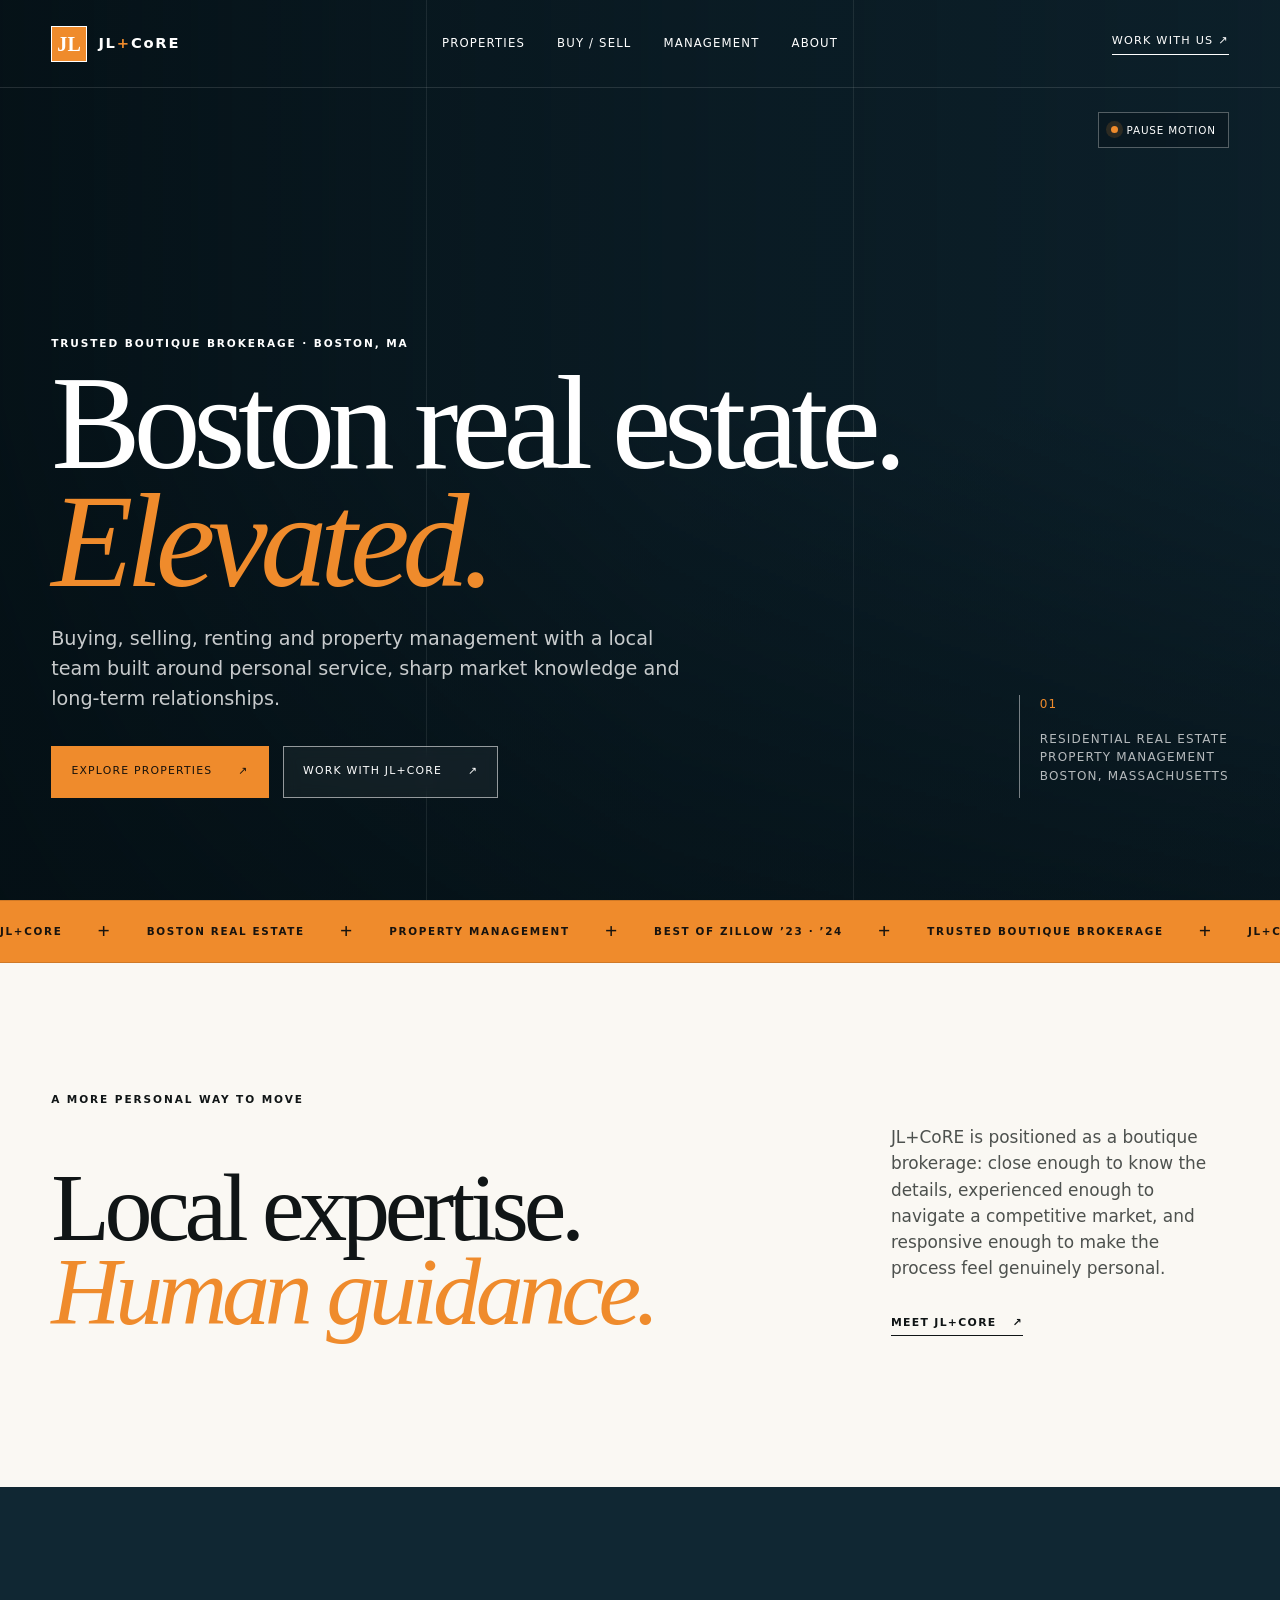
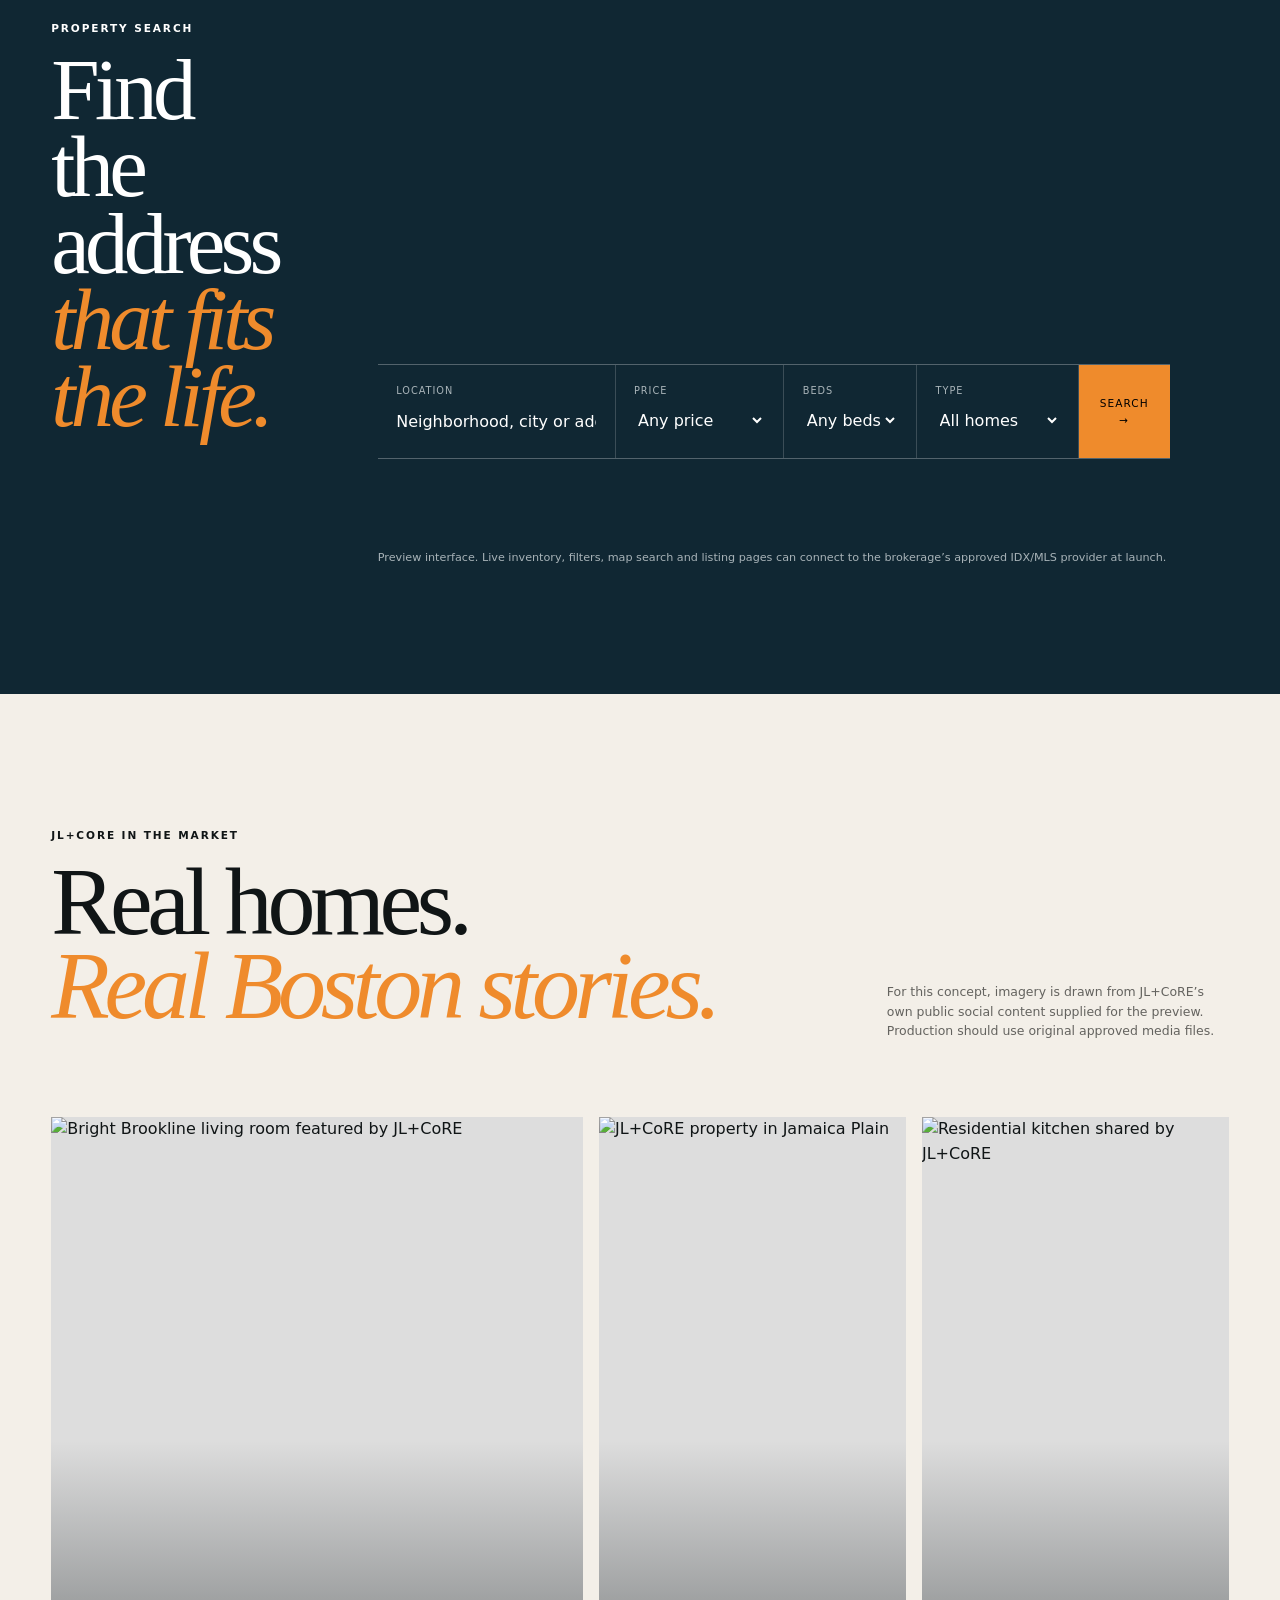
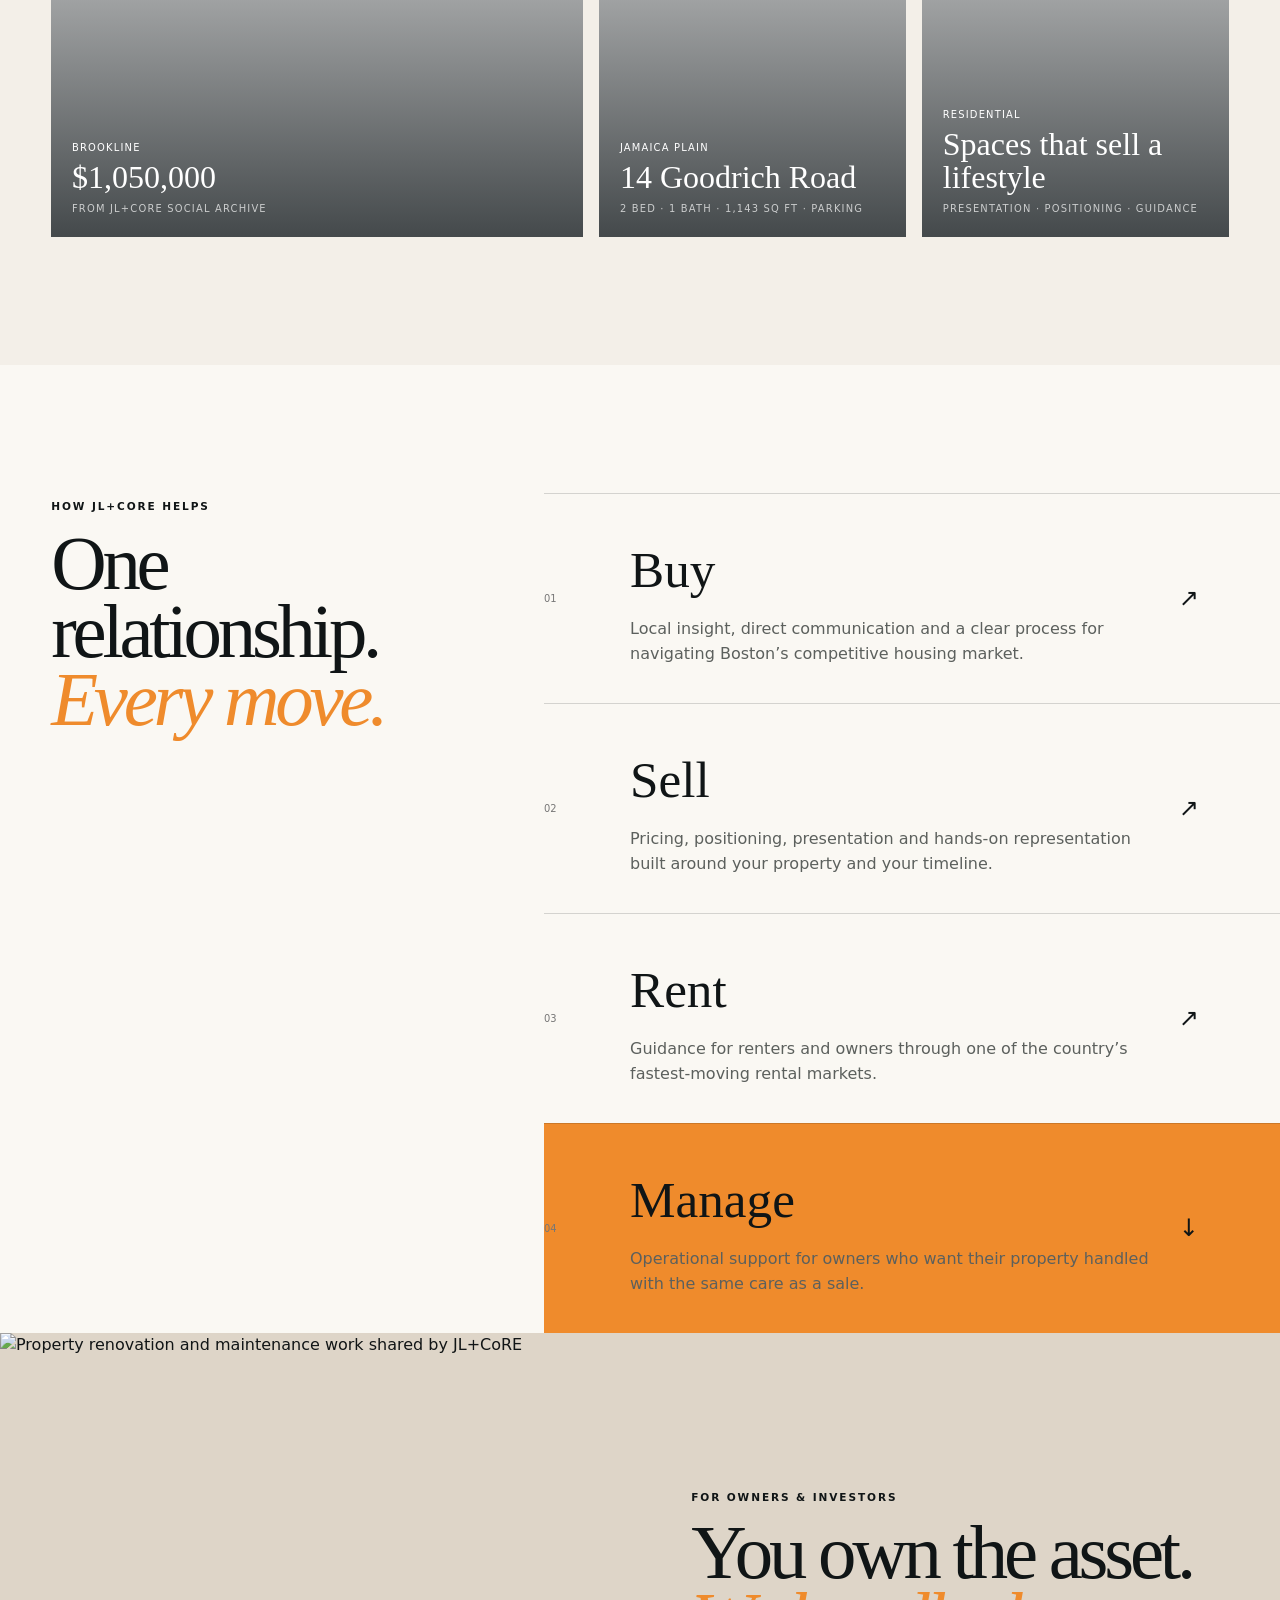
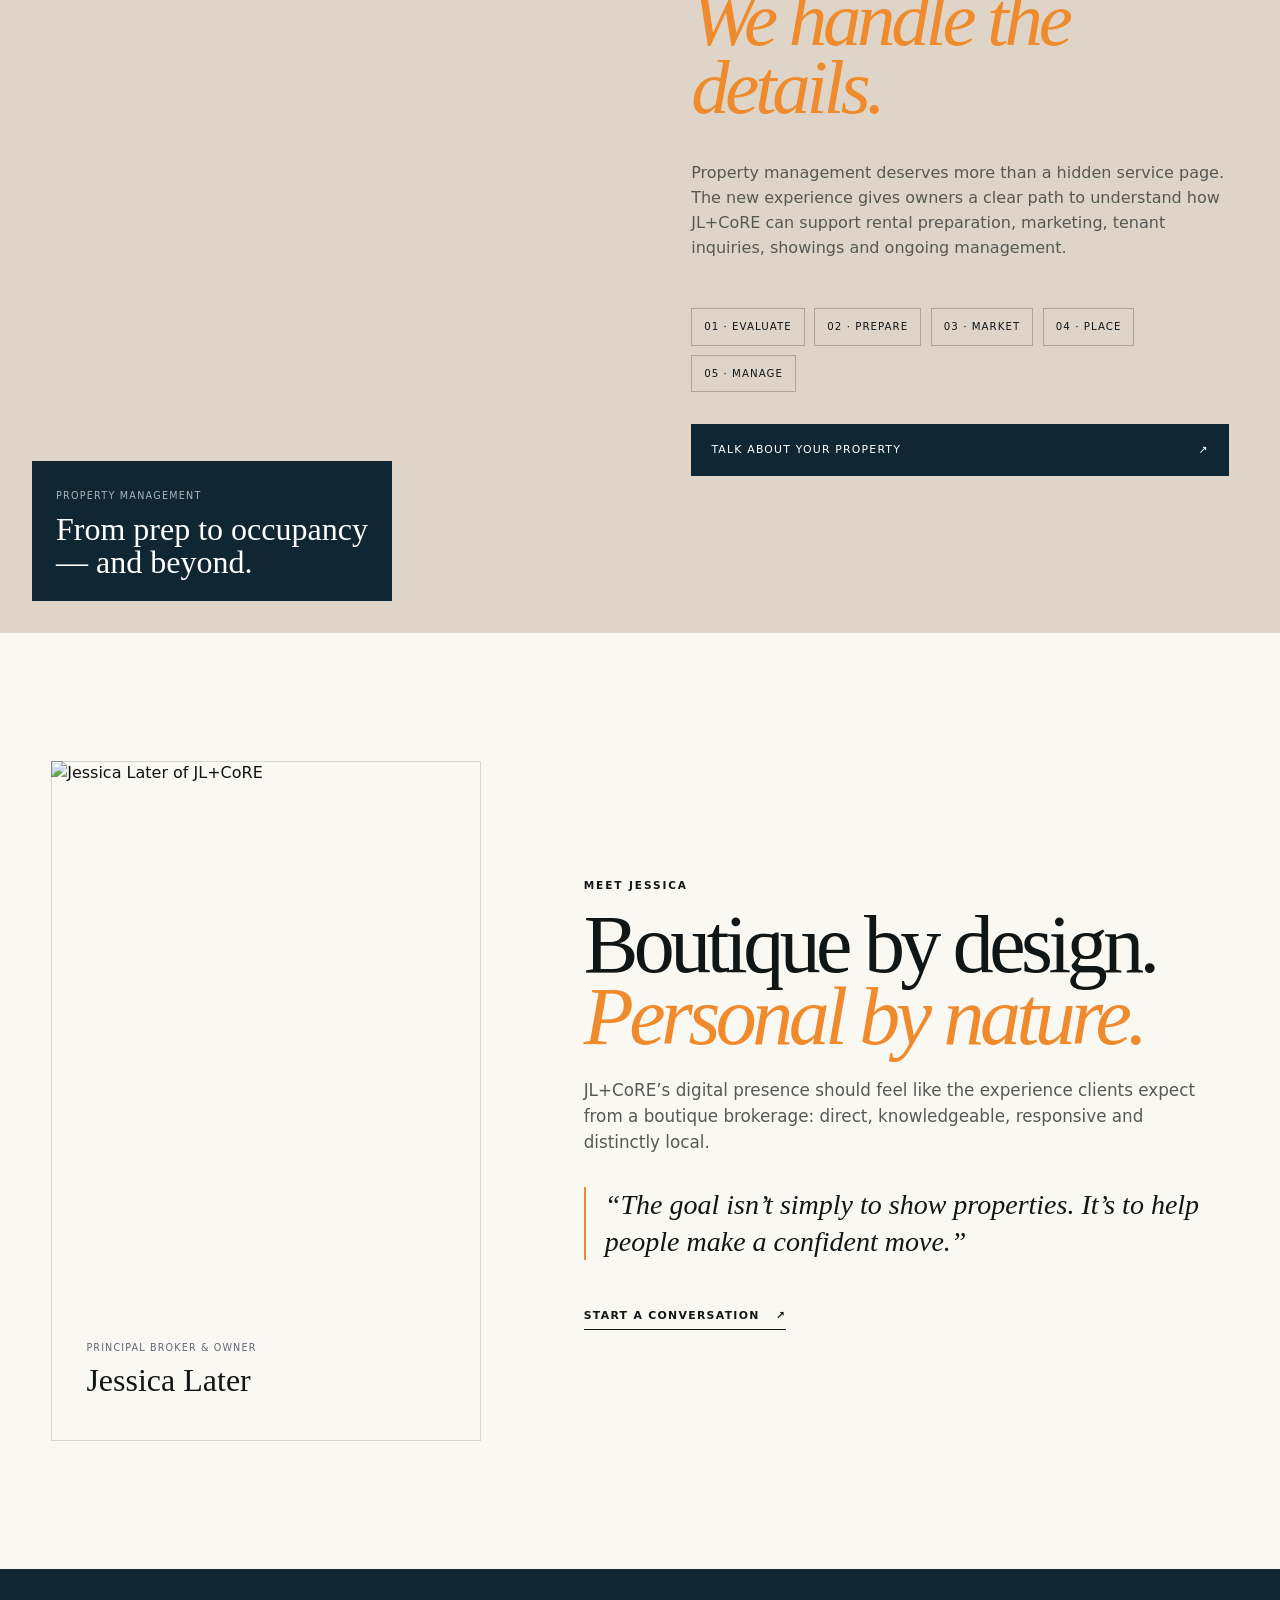
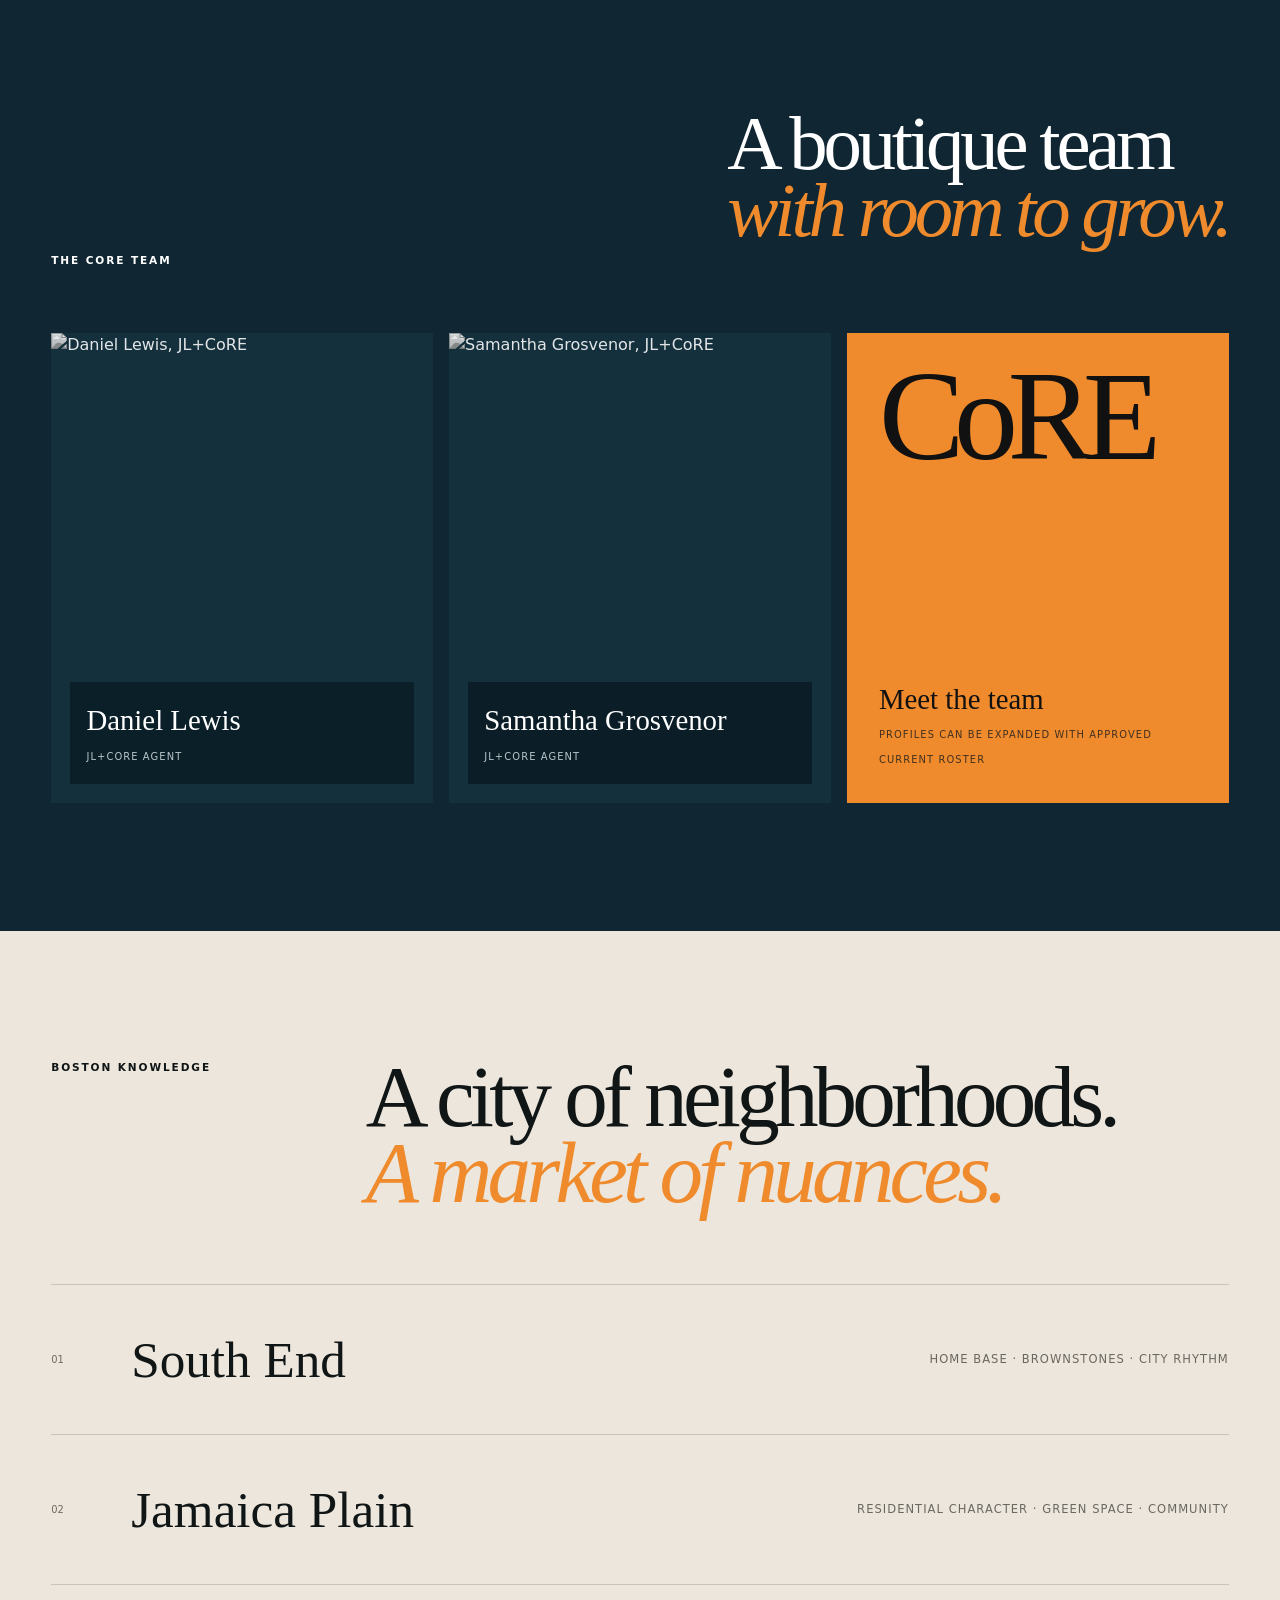
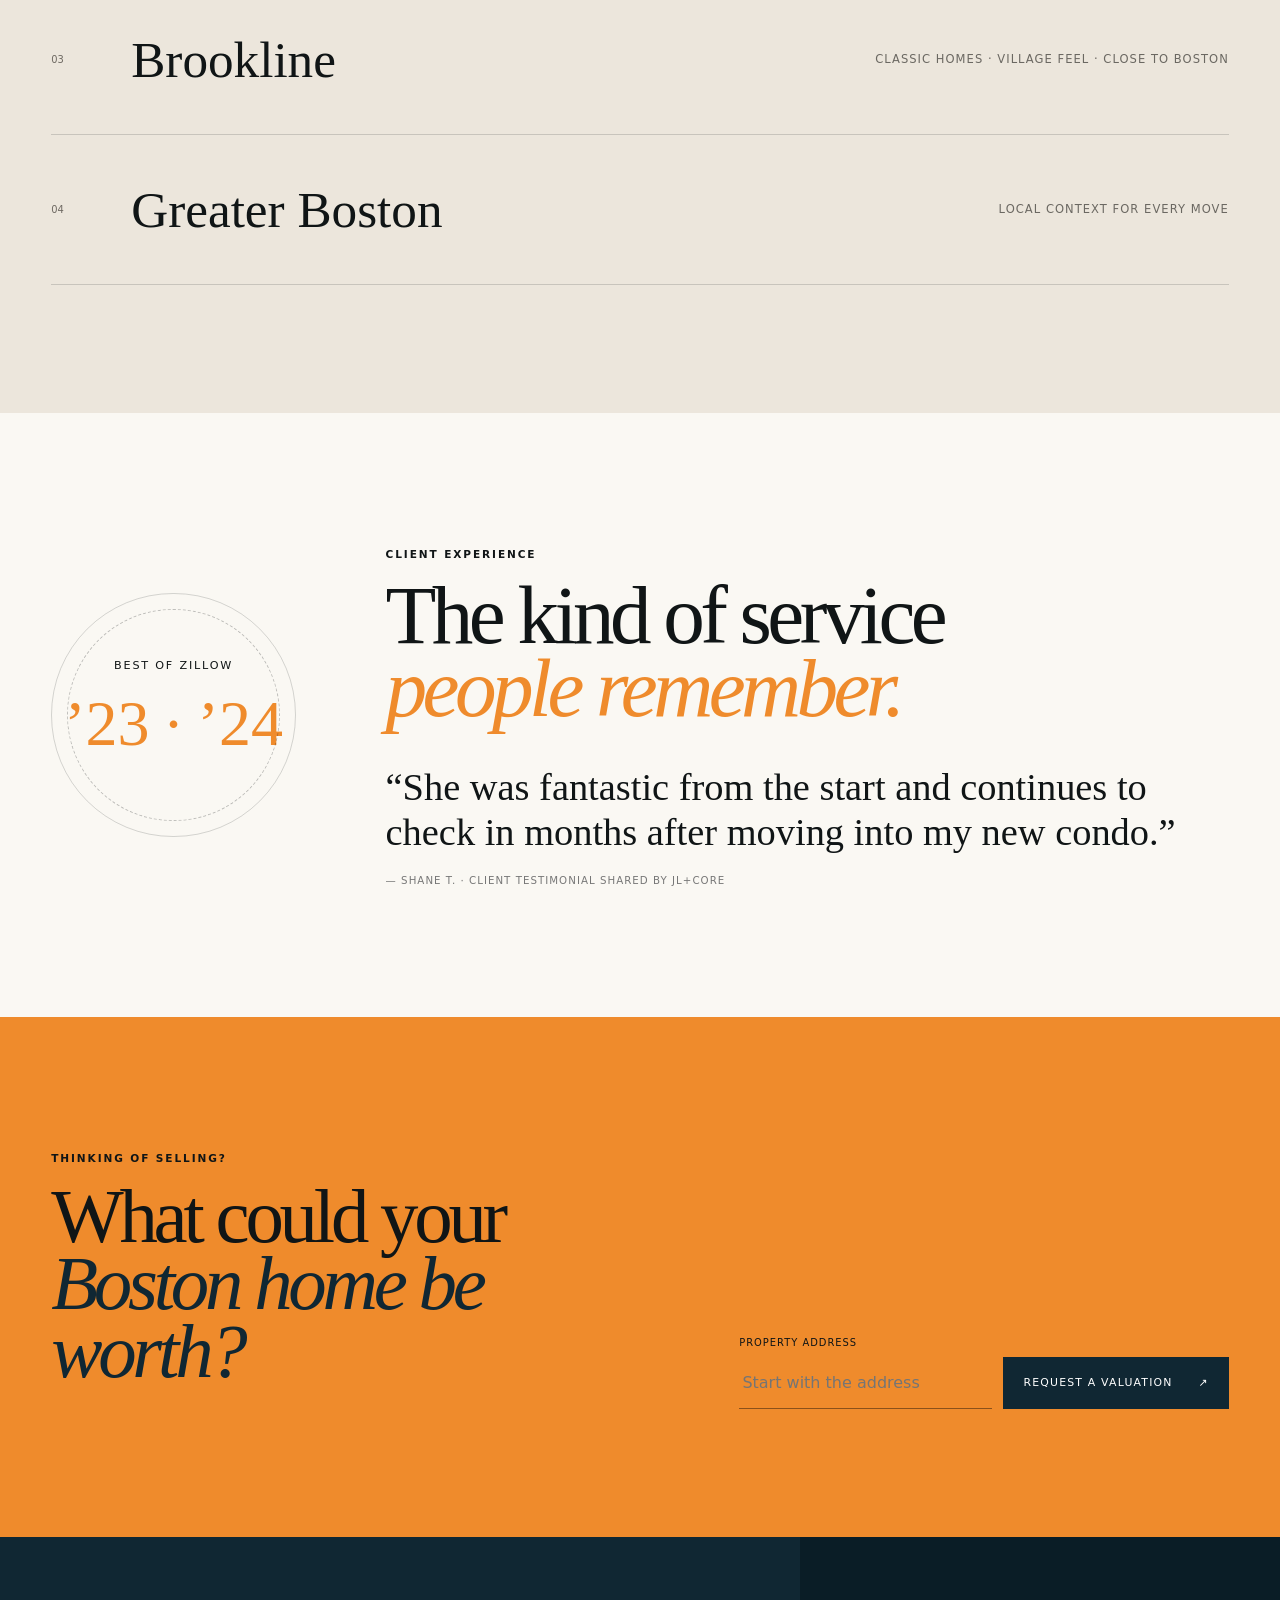
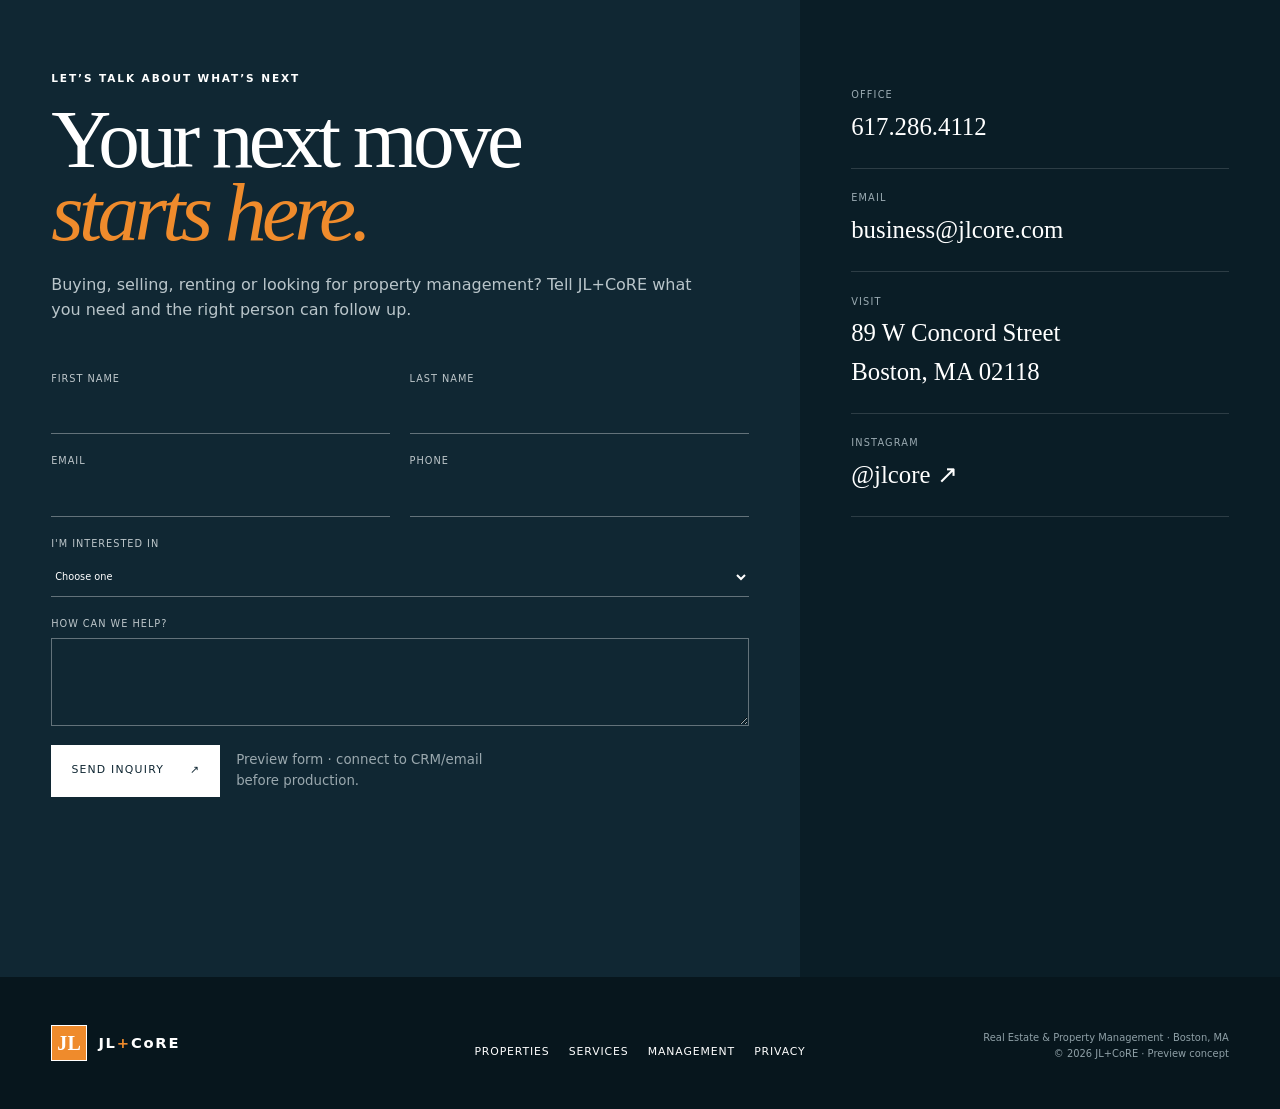
==== index.html @ 7c147e50 "Add files via upload" ====
<!doctype html>
<html lang="en">
<head>
  <meta charset="utf-8" />
  <meta name="viewport" content="width=device-width, initial-scale=1" />
  <title>JL+CoRE | Boston Real Estate & Property Management</title>
  <meta name="description" content="A boutique Boston real estate brokerage for buying, selling, renting and property management." />
  <meta name="theme-color" content="#102733" />
  <meta name="robots" content="noindex,nofollow" />
  <link rel="canonical" href="https://www.jlcore.com/" />
  <link rel="icon" href="assets/favicon.svg" type="image/svg+xml" />
  <link rel="manifest" href="site.webmanifest" />
  <meta property="og:type" content="website" />
  <meta property="og:title" content="JL+CoRE | Boston Real Estate. Elevated." />
  <meta property="og:description" content="Boutique real estate and property management in Boston, Massachusetts." />
  <meta property="og:image" content="assets/og-image.svg" />
  <meta property="og:url" content="https://www.jlcore.com/" />
  <meta name="twitter:card" content="summary_large_image" />
  <link rel="preconnect" href="https://videos.pexels.com" />
  <link rel="preconnect" href="https://images.unsplash.com" />
  <link rel="stylesheet" href="styles.css" />
  <script type="application/ld+json">
  {
    "@context": "https://schema.org",
    "@type": "RealEstateAgent",
    "name": "Jessica Later & JL+CoRE",
    "url": "https://www.jlcore.com/",
    "telephone": "+1-617-286-4112",
    "email": "business@jlcore.com",
    "address": {
      "@type": "PostalAddress",
      "streetAddress": "89 W Concord Street",
      "addressLocality": "Boston",
      "addressRegion": "MA",
      "postalCode": "02118",
      "addressCountry": "US"
    }
  }
  </script>
</head>
<body>
  <a class="skip-link" href="#main">Skip to content</a>
  <div class="progress" aria-hidden="true"><span></span></div>

  <header class="header" id="top">
    <a class="brand" href="#top" aria-label="JL+CoRE home">
      <span class="brand-mark" aria-hidden="true">JL</span>
      <span class="brand-word">JL<span>+</span>CoRE</span>
    </a>
    <nav class="nav" aria-label="Primary navigation">
      <a href="#properties">Properties</a>
      <a href="#services">Buy / Sell</a>
      <a href="#management">Management</a>
      <a href="#about">About</a>
    </nav>
    <a class="header-cta" href="#contact">Work with us <span>↗</span></a>
    <button class="menu-toggle" aria-label="Open navigation" aria-expanded="false" aria-controls="mobile-nav"><span></span><span></span></button>
  </header>

  <nav class="mobile-nav" id="mobile-nav" hidden aria-label="Mobile navigation">
    <a href="#properties">Properties</a><a href="#services">Buy / Sell</a><a href="#management">Management</a><a href="#about">About</a><a href="#contact">Contact</a>
  </nav>

  <main id="main">
    <section class="hero" aria-labelledby="hero-title">
      <video class="hero-video motion-media" autoplay muted loop playsinline preload="metadata" poster="assets/images/brookline-instagram.jpg" aria-hidden="true">
        <source src="https://videos.pexels.com/video-files/12595925/12595925-hd_1920_1080_30fps.mp4" type="video/mp4" />
      </video>
      <div class="hero-poster" aria-hidden="true"></div>
      <div class="hero-overlay" aria-hidden="true"></div>
      <div class="hero-lines" aria-hidden="true"></div>
      <div class="hero-copy">
        <div class="hero-kicker reveal">Trusted boutique brokerage · Boston, MA</div>
        <h1 class="reveal" id="hero-title">Boston real estate.<br><em>Elevated.</em></h1>
        <p class="reveal">Buying, selling, renting and property management with a local team built around personal service, sharp market knowledge and long-term relationships.</p>
        <div class="hero-actions reveal">
          <a class="button button-orange" href="#properties">Explore properties <span>↗</span></a>
          <a class="button button-glass" href="#contact">Work with JL+CoRE <span>↗</span></a>
        </div>
      </div>
      <div class="hero-side reveal" aria-label="JL+CoRE business highlights">
        <span class="hero-side-index">01</span>
        <p>Residential real estate<br>Property management<br>Boston, Massachusetts</p>
      </div>
      <button class="motion-toggle" type="button" aria-pressed="false"><span class="motion-dot"></span><span class="motion-label">Pause motion</span></button>
    </section>

    <div class="credential-marquee" aria-label="JL+CoRE highlights">
      <div class="marquee-track">
        <span>JL+CoRE</span><i>+</i><span>Boston Real Estate</span><i>+</i><span>Property Management</span><i>+</i><span>Best of Zillow ’23 · ’24</span><i>+</i><span>Trusted Boutique Brokerage</span><i>+</i>
        <span aria-hidden="true">JL+CoRE</span><i aria-hidden="true">+</i><span aria-hidden="true">Boston Real Estate</span><i aria-hidden="true">+</i><span aria-hidden="true">Property Management</span><i aria-hidden="true">+</i><span aria-hidden="true">Best of Zillow ’23 · ’24</span><i aria-hidden="true">+</i><span aria-hidden="true">Trusted Boutique Brokerage</span><i aria-hidden="true">+</i>
      </div>
    </div>

    <section class="intro section" id="intro">
      <div class="eyebrow reveal">A more personal way to move</div>
      <div class="intro-grid">
        <h2 class="display reveal">Local expertise.<br><em>Human guidance.</em></h2>
        <div class="intro-copy reveal">
          <p>JL+CoRE is positioned as a boutique brokerage: close enough to know the details, experienced enough to navigate a competitive market, and responsive enough to make the process feel genuinely personal.</p>
          <a class="text-link" href="#about">Meet JL+CoRE <span>↗</span></a>
        </div>
      </div>
    </section>

    <section class="search-section section" id="properties" aria-labelledby="property-search-title">
      <div class="search-heading reveal">
        <span class="eyebrow">Property search</span>
        <h2 class="display" id="property-search-title">Find the address<br><em>that fits the life.</em></h2>
      </div>
      <form class="property-search reveal" action="#contact" aria-label="Property search preview">
        <label><span>Location</span><input type="text" placeholder="Neighborhood, city or address" /></label>
        <label><span>Price</span><select><option>Any price</option><option>$500K–$750K</option><option>$750K–$1M</option><option>$1M+</option></select></label>
        <label><span>Beds</span><select><option>Any beds</option><option>1+</option><option>2+</option><option>3+</option></select></label>
        <label><span>Type</span><select><option>All homes</option><option>Condo</option><option>Single family</option><option>Multi-family</option></select></label>
        <button class="search-submit" type="submit">Search <span>→</span></button>
      </form>
      <p class="technical-note reveal">Preview interface. Live inventory, filters, map search and listing pages can connect to the brokerage’s approved IDX/MLS provider at launch.</p>
    </section>

    <section class="portfolio section" aria-labelledby="portfolio-title">
      <div class="portfolio-head">
        <div>
          <span class="eyebrow reveal">JL+CoRE in the market</span>
          <h2 class="display reveal" id="portfolio-title">Real homes.<br><em>Real Boston stories.</em></h2>
        </div>
        <p class="reveal">For this concept, imagery is drawn from JL+CoRE’s own public social content supplied for the preview. Production should use original approved media files.</p>
      </div>
      <div class="portfolio-grid">
        <article class="property-feature property-feature-large reveal">
          <img src="assets/images/brookline-instagram.jpg" alt="Bright Brookline living room featured by JL+CoRE" loading="lazy" />
          <div class="property-caption"><span>Brookline</span><strong>$1,050,000</strong><small>From JL+CoRE social archive</small></div>
        </article>
        <article class="property-feature reveal">
          <img src="assets/images/jamaica-plain-instagram.jpg" alt="JL+CoRE property in Jamaica Plain" loading="lazy" />
          <div class="property-caption"><span>Jamaica Plain</span><strong>14 Goodrich Road</strong><small>2 bed · 1 bath · 1,143 sq ft · parking</small></div>
        </article>
        <article class="property-feature reveal">
          <img src="assets/images/kitchen-instagram.jpg" alt="Residential kitchen shared by JL+CoRE" loading="lazy" />
          <div class="property-caption"><span>Residential</span><strong>Spaces that sell a lifestyle</strong><small>Presentation · positioning · guidance</small></div>
        </article>
      </div>
    </section>

    <section class="services" id="services" aria-labelledby="services-title">
      <div class="services-sticky section">
        <span class="eyebrow reveal">How JL+CoRE helps</span>
        <h2 class="display reveal" id="services-title">One relationship.<br><em>Every move.</em></h2>
      </div>
      <div class="service-list">
        <article class="service-row reveal"><span class="service-number">01</span><div><h3>Buy</h3><p>Local insight, direct communication and a clear process for navigating Boston’s competitive housing market.</p></div><a href="#contact" aria-label="Talk about buying">↗</a></article>
        <article class="service-row reveal"><span class="service-number">02</span><div><h3>Sell</h3><p>Pricing, positioning, presentation and hands-on representation built around your property and your timeline.</p></div><a href="#valuation" aria-label="Request a home valuation">↗</a></article>
        <article class="service-row reveal"><span class="service-number">03</span><div><h3>Rent</h3><p>Guidance for renters and owners through one of the country’s fastest-moving rental markets.</p></div><a href="#contact" aria-label="Talk about renting">↗</a></article>
        <article class="service-row service-row-accent reveal"><span class="service-number">04</span><div><h3>Manage</h3><p>Operational support for owners who want their property handled with the same care as a sale.</p></div><a href="#management" aria-label="See property management">↓</a></article>
      </div>
    </section>

    <section class="management" id="management" aria-labelledby="management-title">
      <div class="management-media">
        <img src="assets/images/renovation-instagram.jpg" alt="Property renovation and maintenance work shared by JL+CoRE" loading="lazy" />
        <div class="management-card reveal">
          <span>Property management</span>
          <strong>From prep to occupancy — and beyond.</strong>
        </div>
      </div>
      <div class="management-copy section">
        <span class="eyebrow reveal">For owners & investors</span>
        <h2 class="display reveal" id="management-title">You own the asset.<br><em>We handle the details.</em></h2>
        <p class="reveal">Property management deserves more than a hidden service page. The new experience gives owners a clear path to understand how JL+CoRE can support rental preparation, marketing, tenant inquiries, showings and ongoing management.</p>
        <div class="management-steps reveal">
          <span>01 · Evaluate</span><span>02 · Prepare</span><span>03 · Market</span><span>04 · Place</span><span>05 · Manage</span>
        </div>
        <a class="button button-dark reveal" href="#contact">Talk about your property <span>↗</span></a>
      </div>
    </section>

    <section class="about section" id="about" aria-labelledby="about-title">
      <div class="about-image reveal">
        <img src="assets/images/jessica-instagram.jpg" alt="Jessica Later of JL+CoRE" loading="lazy" />
        <div class="about-image-tag"><span>Principal Broker & Owner</span><strong>Jessica Later</strong></div>
      </div>
      <div class="about-copy">
        <span class="eyebrow reveal">Meet Jessica</span>
        <h2 class="display reveal" id="about-title">Boutique by design.<br><em>Personal by nature.</em></h2>
        <p class="reveal">JL+CoRE’s digital presence should feel like the experience clients expect from a boutique brokerage: direct, knowledgeable, responsive and distinctly local.</p>
        <blockquote class="quote reveal">“The goal isn’t simply to show properties. It’s to help people make a confident move.”</blockquote>
        <a class="text-link reveal" href="#contact">Start a conversation <span>↗</span></a>
      </div>
    </section>

    <section class="team-section section" aria-labelledby="team-title">
      <div class="team-head reveal">
        <span class="eyebrow">The CoRE team</span>
        <h2 class="display" id="team-title">A boutique team<br><em>with room to grow.</em></h2>
      </div>
      <div class="team-grid">
        <article class="team-card reveal"><img src="assets/images/daniel-lewis-instagram.jpg" alt="Daniel Lewis, JL+CoRE" loading="lazy"><div><strong>Daniel Lewis</strong><span>JL+CoRE agent</span></div></article>
        <article class="team-card reveal"><img src="assets/images/samantha-grosvenor-instagram.jpg" alt="Samantha Grosvenor, JL+CoRE" loading="lazy"><div><strong>Samantha Grosvenor</strong><span>JL+CoRE agent</span></div></article>
        <article class="team-card team-card-type reveal"><div class="team-type">CoRE</div><div><strong>Meet the team</strong><span>Profiles can be expanded with approved current roster</span></div></article>
      </div>
    </section>

    <section class="neighborhoods section" aria-labelledby="neighborhood-title">
      <div class="neighborhood-head">
        <span class="eyebrow reveal">Boston knowledge</span>
        <h2 class="display reveal" id="neighborhood-title">A city of neighborhoods.<br><em>A market of nuances.</em></h2>
      </div>
      <div class="neighborhood-list">
        <article class="neighborhood-item reveal"><span>01</span><h3>South End</h3><p>Home base · brownstones · city rhythm</p></article>
        <article class="neighborhood-item reveal"><span>02</span><h3>Jamaica Plain</h3><p>Residential character · green space · community</p></article>
        <article class="neighborhood-item reveal"><span>03</span><h3>Brookline</h3><p>Classic homes · village feel · close to Boston</p></article>
        <article class="neighborhood-item reveal"><span>04</span><h3>Greater Boston</h3><p>Local context for every move</p></article>
      </div>
    </section>

    <section class="social-proof section" aria-labelledby="proof-title">
      <div class="proof-badge reveal"><span>Best of Zillow</span><strong>’23 · ’24</strong></div>
      <div class="proof-copy">
        <span class="eyebrow reveal">Client experience</span>
        <h2 class="display reveal" id="proof-title">The kind of service<br><em>people remember.</em></h2>
        <blockquote class="review reveal">
          <p>“She was fantastic from the start and continues to check in months after moving into my new condo.”</p>
          <footer>— Shane T. · client testimonial shared by JL+CoRE</footer>
        </blockquote>
      </div>
    </section>

    <section class="valuation section" id="valuation" aria-labelledby="valuation-title">
      <div>
        <span class="eyebrow reveal">Thinking of selling?</span>
        <h2 class="display reveal" id="valuation-title">What could your<br><em>Boston home be worth?</em></h2>
      </div>
      <form class="valuation-form reveal" action="#contact">
        <label><span>Property address</span><input type="text" placeholder="Start with the address" required></label>
        <button class="button button-orange" type="submit">Request a valuation <span>↗</span></button>
      </form>
    </section>

    <section class="contact" id="contact" aria-labelledby="contact-title">
      <div class="contact-copy section">
        <span class="eyebrow light reveal">Let’s talk about what’s next</span>
        <h2 class="display reveal" id="contact-title">Your next move<br><em>starts here.</em></h2>
        <p class="reveal">Buying, selling, renting or looking for property management? Tell JL+CoRE what you need and the right person can follow up.</p>
        <form class="contact-form reveal" action="thank-you.html" method="get" novalidate>
          <div class="field-grid">
            <label>First name<input name="first-name" autocomplete="given-name" required></label>
            <label>Last name<input name="last-name" autocomplete="family-name" required></label>
            <label>Email<input type="email" name="email" autocomplete="email" required></label>
            <label>Phone<input type="tel" name="phone" autocomplete="tel"></label>
          </div>
          <label>I'm interested in<select name="interest" required><option value="">Choose one</option><option>Buying</option><option>Selling</option><option>Renting</option><option>Property Management</option><option>Home Valuation</option><option>Other</option></select></label>
          <label>How can we help?<textarea name="message" rows="4" required></textarea></label>
          <div class="form-bottom"><button class="button button-light" type="submit">Send inquiry <span>↗</span></button><small>Preview form · connect to CRM/email before production.</small></div>
          <div class="form-status" aria-live="polite"></div>
        </form>
      </div>
      <aside class="contact-aside">
        <div class="contact-card reveal"><span>Office</span><a href="tel:+16172864112">617.286.4112</a></div>
        <div class="contact-card reveal"><span>Email</span><a href="mailto:business@jlcore.com">business@jlcore.com</a></div>
        <div class="contact-card reveal"><span>Visit</span><address>89 W Concord Street<br>Boston, MA 02118</address></div>
        <div class="contact-card reveal"><span>Instagram</span><a href="https://www.instagram.com/jlcore" target="_blank" rel="noopener">@jlcore ↗</a></div>
        <div class="map-wrap reveal"><iframe title="JL+CoRE office location" loading="lazy" referrerpolicy="no-referrer-when-downgrade" src="https://www.google.com/maps?q=89+W+Concord+Street+Boston+MA+02118&output=embed"></iframe></div>
      </aside>
    </section>
  </main>

  <footer class="footer">
    <a class="brand footer-brand" href="#top"><span class="brand-mark">JL</span><span class="brand-word">JL<span>+</span>CoRE</span></a>
    <div class="footer-links"><a href="#properties">Properties</a><a href="#services">Services</a><a href="#management">Management</a><a href="privacy.html">Privacy</a></div>
    <div class="footer-meta"><span>Real Estate & Property Management · Boston, MA</span><span>© <span id="year"></span> JL+CoRE · Preview concept</span></div>
  </footer>

  <script src="script.js" defer></script>
</body>
</html>
---- styles.css ----
:root{
  --ink:#101516;--navy:#102733;--navy-2:#173847;--orange:#ef8b2c;--orange-2:#f29c4d;
  --cream:#f3efe8;--paper:#faf8f3;--sand:#ded4c6;--white:#fff;--muted:#6a6a66;
  --line:rgba(16,21,22,.16);--serif:"Bodoni 72","Didot","Times New Roman",serif;--sans:Inter,ui-sans-serif,system-ui,-apple-system,"Segoe UI",sans-serif;
  --ease:cubic-bezier(.2,.75,.25,1);--pad:clamp(1.25rem,4vw,5rem);--section:clamp(5.5rem,10vw,10rem)
}
*{box-sizing:border-box}html{scroll-behavior:smooth}body{margin:0;background:var(--paper);color:var(--ink);font-family:var(--sans);font-size:16px;line-height:1.55;overflow-x:hidden}a{color:inherit;text-decoration:none}img,video{display:block;max-width:100%}button,input,select,textarea{font:inherit}button{cursor:pointer}.skip-link{position:fixed;left:1rem;top:-5rem;background:#fff;padding:.7rem 1rem;z-index:999}.skip-link:focus{top:1rem}.progress{position:fixed;left:0;right:0;top:0;height:2px;z-index:999;background:transparent}.progress span{display:block;height:100%;width:0;background:var(--orange)}
.header{position:fixed;z-index:100;top:0;left:0;right:0;min-height:88px;padding:0 var(--pad);display:grid;grid-template-columns:1fr auto 1fr;align-items:center;color:#fff;transition:background .4s var(--ease),color .4s var(--ease),min-height .4s var(--ease);border-bottom:1px solid rgba(255,255,255,.12)}.header.scrolled{min-height:74px;background:rgba(250,248,243,.92);color:var(--ink);backdrop-filter:blur(18px);border-bottom-color:var(--line)}.brand{display:inline-flex;align-items:center;gap:.7rem;font-weight:750;letter-spacing:.02em;width:max-content}.brand-mark{width:36px;height:36px;display:grid;place-items:center;background:var(--orange);color:#fff;font-family:var(--serif);font-size:1.25rem;line-height:1;border:1px solid currentColor;box-shadow:inset 0 0 0 3px var(--orange)}.brand-word{font-size:.92rem;letter-spacing:.12em}.brand-word span{color:var(--orange)}.nav{display:flex;gap:2rem;font-size:.73rem;text-transform:uppercase;letter-spacing:.1em}.nav a{position:relative}.nav a:after{content:"";position:absolute;height:1px;background:currentColor;left:0;right:100%;bottom:-.35rem;transition:right .25s}.nav a:hover:after{right:0}.header-cta{justify-self:end;text-transform:uppercase;font-size:.7rem;letter-spacing:.11em;border-bottom:1px solid currentColor;padding-bottom:.25rem}.menu-toggle{display:none;background:none;border:0;color:inherit}.menu-toggle span{display:block;width:27px;height:1px;background:currentColor;margin:7px}.mobile-nav{position:fixed;z-index:95;inset:74px 0 0;background:var(--paper);padding:2rem var(--pad);font-family:var(--serif);font-size:clamp(2.5rem,10vw,5rem)}.mobile-nav a{display:block;border-bottom:1px solid var(--line);padding:.5rem 0}
.hero{min-height:max(100svh,760px);position:relative;background:var(--navy);color:#fff;display:flex;align-items:flex-end;overflow:hidden;padding-top:112px}.hero-video,.hero-poster,.hero-overlay,.hero-lines{position:absolute;inset:0;width:100%;height:100%}.hero-video{object-fit:cover;z-index:0;opacity:.62;filter:saturate(.7) contrast(1.1);animation:heroZoom 18s ease-in-out infinite alternate}.hero-poster{z-index:-1;background:url('assets/images/brookline-instagram.jpg') center/cover no-repeat}.hero-overlay{z-index:1;background:linear-gradient(90deg,rgba(4,15,20,.88) 0%,rgba(4,15,20,.5) 52%,rgba(4,15,20,.3) 100%),linear-gradient(0deg,rgba(4,15,20,.55),transparent 55%)}.hero-lines{z-index:2;background:linear-gradient(90deg,transparent calc(33.333% - .5px),rgba(255,255,255,.12) 33.333%,transparent calc(33.333% + .5px),transparent calc(66.666% - .5px),rgba(255,255,255,.12) 66.666%,transparent calc(66.666% + .5px));pointer-events:none}.hero-copy{position:relative;z-index:3;padding:0 var(--pad) clamp(5rem,8vw,7.5rem);max-width:1050px}.hero-kicker,.eyebrow{text-transform:uppercase;letter-spacing:.18em;font-size:.66rem;font-weight:750}.hero h1,.display{font-family:var(--serif);font-weight:400;letter-spacing:-.055em;line-height:.88;margin:.8rem 0 1.5rem}.hero h1{font-size:clamp(4.7rem,10.5vw,10.5rem);max-width:1150px}.hero h1 em,.display em{font-weight:400;color:var(--orange);font-style:italic}.hero-copy>p{max-width:650px;font-size:clamp(1rem,1.5vw,1.25rem);color:rgba(255,255,255,.78)}.hero-actions{display:flex;gap:.9rem;flex-wrap:wrap;margin-top:2rem}.button{display:inline-flex;align-items:center;justify-content:space-between;gap:1.6rem;min-height:52px;padding:.85rem 1.2rem;text-transform:uppercase;letter-spacing:.11em;font-size:.68rem;border:1px solid transparent;transition:transform .28s var(--ease),background .28s,color .28s}.button:hover{transform:translateY(-3px)}.button-orange{background:var(--orange);color:#16110c}.button-glass{border-color:rgba(255,255,255,.55);background:rgba(255,255,255,.05);backdrop-filter:blur(7px);color:#fff}.button-dark{background:var(--navy);color:#fff}.button-light{background:#fff;color:var(--navy)}.hero-side{position:absolute;z-index:3;right:var(--pad);bottom:clamp(5.2rem,8vw,7.5rem);border-left:1px solid rgba(255,255,255,.45);padding-left:1.2rem;font-size:.75rem;text-transform:uppercase;letter-spacing:.1em;color:rgba(255,255,255,.7)}.hero-side-index{color:var(--orange);display:block;margin-bottom:1rem}.motion-toggle{position:absolute;z-index:4;right:var(--pad);top:112px;background:rgba(7,16,20,.35);border:1px solid rgba(255,255,255,.3);color:#fff;padding:.55rem .75rem;display:flex;gap:.55rem;align-items:center;font-size:.65rem;text-transform:uppercase;letter-spacing:.08em}.motion-dot{width:7px;height:7px;background:var(--orange);border-radius:50%;box-shadow:0 0 0 5px rgba(239,139,44,.15)}@keyframes heroZoom{to{transform:scale(1.06)}}
.credential-marquee{overflow:hidden;background:var(--orange);color:#17130f;padding:.85rem 0;border-block:1px solid rgba(0,0,0,.13)}.marquee-track{display:flex;align-items:center;gap:2.2rem;width:max-content;white-space:nowrap;text-transform:uppercase;letter-spacing:.16em;font-weight:750;font-size:.65rem;animation:marquee 26s linear infinite}.marquee-track i{font-family:var(--serif);font-size:1.35rem;font-style:normal}@keyframes marquee{to{transform:translateX(-50%)}}
.section{padding:var(--section) var(--pad)}.display{font-size:clamp(3.6rem,7.5vw,8.2rem)}.intro{background:var(--paper)}.intro-grid{display:grid;grid-template-columns:1.2fr .55fr;gap:8vw;align-items:end}.intro-copy{padding-bottom:1.4rem}.intro-copy p{font-size:1.06rem;color:#4d514e}.text-link{display:inline-flex;gap:1rem;align-items:center;margin-top:1rem;text-transform:uppercase;font-size:.68rem;font-weight:750;letter-spacing:.12em;border-bottom:1px solid currentColor;padding-bottom:.25rem}
.search-section{background:var(--navy);color:#fff;display:grid;grid-template-columns:.8fr 1.2fr;gap:7vw;align-items:end}.search-heading .display{font-size:clamp(3.6rem,6.8vw,7rem)}.property-search{display:grid;grid-template-columns:2fr 1fr 1fr 1.1fr auto;border-top:1px solid rgba(255,255,255,.28);border-bottom:1px solid rgba(255,255,255,.28)}.property-search label{padding:1.15rem;border-right:1px solid rgba(255,255,255,.18);display:flex;flex-direction:column;gap:.35rem}.property-search label span{font-size:.61rem;text-transform:uppercase;letter-spacing:.1em;color:#a8b3b8}.property-search input,.property-search select{background:transparent;border:0;color:#fff;outline:0;padding:.35rem 0;min-width:0}.property-search input::placeholder{color:#fff}.property-search option{color:#111}.search-submit{border:0;background:var(--orange);padding:0 1.3rem;text-transform:uppercase;letter-spacing:.1em;font-size:.66rem}.technical-note{grid-column:2;font-size:.7rem;color:#a8b3b8;margin:0}
.portfolio{background:var(--cream)}.portfolio-head{display:grid;grid-template-columns:1.2fr .55fr;gap:7vw;align-items:end;margin-bottom:4rem}.portfolio-head p{font-size:.78rem;color:#64635f}.portfolio-grid{display:grid;grid-template-columns:1.3fr .75fr .75fr;gap:1rem}.property-feature{position:relative;min-height:620px;overflow:hidden;background:#ddd}.property-feature-large{min-height:720px}.property-feature img{position:absolute;inset:0;width:100%;height:100%;object-fit:cover;transition:transform .8s var(--ease),filter .8s}.property-feature:hover img{transform:scale(1.035);filter:saturate(.85)}.property-feature:after{content:"";position:absolute;inset:0;background:linear-gradient(0deg,rgba(9,16,19,.72),transparent 55%)}.property-caption{position:absolute;z-index:2;left:1.3rem;right:1.3rem;bottom:1.3rem;color:#fff}.property-caption span,.property-caption small{display:block;font-size:.62rem;text-transform:uppercase;letter-spacing:.12em}.property-caption strong{display:block;font-family:var(--serif);font-size:2rem;font-weight:400;line-height:1.05;margin:.35rem 0}.property-caption small{color:rgba(255,255,255,.7)}
.services{display:grid;grid-template-columns:.85fr 1.15fr;background:var(--paper)}.services-sticky{position:sticky;top:74px;height:max-content}.services-sticky .display{font-size:clamp(3.4rem,6vw,6.7rem)}.service-list{padding-top:var(--section)}.service-row{min-height:210px;border-top:1px solid var(--line);display:grid;grid-template-columns:70px 1fr 50px;gap:1rem;align-items:center;padding:2rem var(--pad) 2rem 0;transition:background .3s,color .3s,padding-left .3s}.service-row:hover{background:#ebe5dc;padding-left:1.2rem}.service-row-accent{background:var(--orange)}.service-row-accent:hover{background:var(--orange-2)}.service-number{font-size:.62rem;color:#777}.service-row h3{font-family:var(--serif);font-size:clamp(2.6rem,4vw,4.8rem);font-weight:400;margin:0}.service-row p{margin:.5rem 0 0;max-width:610px;color:#5c605d}.service-row>a{font-size:1.5rem}
.management{display:grid;grid-template-columns:1fr 1fr;min-height:900px;background:#ded5c8}.management-media{position:relative;overflow:hidden;min-height:900px}.management-media>img{width:100%;height:100%;object-fit:cover;filter:saturate(.78)}.management-card{position:absolute;left:2rem;bottom:2rem;background:var(--navy);color:#fff;padding:1.3rem 1.5rem;max-width:360px}.management-card span{font-size:.6rem;text-transform:uppercase;letter-spacing:.13em;color:#aab6bb}.management-card strong{display:block;font-family:var(--serif);font-size:2rem;font-weight:400;line-height:1.05;margin-top:.4rem}.management-copy{display:flex;flex-direction:column;justify-content:center}.management-copy .display{font-size:clamp(3.7rem,6vw,6.8rem)}.management-copy>p{max-width:650px;color:#575852}.management-steps{display:flex;flex-wrap:wrap;gap:.6rem;margin:2rem 0}.management-steps span{border:1px solid rgba(16,21,22,.25);padding:.6rem .75rem;font-size:.64rem;text-transform:uppercase;letter-spacing:.1em}
.about{display:grid;grid-template-columns:.8fr 1.2fr;gap:8vw;align-items:center;background:var(--paper)}.about-image{position:relative;min-height:680px;overflow:hidden}.about-image img{position:absolute;inset:0;width:100%;height:100%;object-fit:cover;filter:saturate(.78) contrast(1.02)}.about-image:after{content:"";position:absolute;inset:0;box-shadow:inset 0 0 0 1px rgba(16,21,22,.15)}.about-image-tag{position:absolute;z-index:2;left:1.2rem;right:1.2rem;bottom:1.2rem;background:rgba(250,248,243,.92);backdrop-filter:blur(10px);padding:1rem}.about-image-tag span{display:block;font-size:.6rem;text-transform:uppercase;letter-spacing:.12em;color:#667}.about-image-tag strong{font-family:var(--serif);font-size:2rem;font-weight:400}.about-copy .display{font-size:clamp(3.6rem,6.4vw,7rem)}.about-copy>p{max-width:620px;color:#555a56;font-size:1.05rem}.quote{font-family:var(--serif);font-size:1.75rem;font-style:italic;line-height:1.3;margin:2rem 0;padding-left:1.2rem;border-left:2px solid var(--orange)}
.team-section{background:var(--navy);color:#fff}.team-head{display:flex;justify-content:space-between;gap:2rem;align-items:end}.team-head .display{font-size:clamp(3.5rem,6vw,6.5rem)}.team-grid{display:grid;grid-template-columns:repeat(3,1fr);gap:1rem;margin-top:4rem}.team-card{min-height:470px;background:#15303d;position:relative;overflow:hidden}.team-card img{width:100%;height:100%;object-fit:cover;filter:grayscale(1);opacity:.88;transition:filter .4s,transform .6s var(--ease)}.team-card:hover img{filter:grayscale(.15);transform:scale(1.03)}.team-card>div:not(.team-type){position:absolute;left:1.2rem;right:1.2rem;bottom:1.2rem;background:rgba(10,29,38,.86);padding:1rem}.team-card strong{display:block;font-family:var(--serif);font-size:1.8rem;font-weight:400}.team-card span{font-size:.62rem;text-transform:uppercase;letter-spacing:.11em;color:#b9c5ca}.team-card-type{background:var(--orange);color:#111;display:flex;flex-direction:column;justify-content:space-between;padding:2rem}.team-card-type .team-type{font-family:var(--serif);font-size:8rem;line-height:.8;letter-spacing:-.08em}.team-card-type>div:not(.team-type){position:static;background:none;padding:0}.team-card-type span{color:#433020}
.neighborhoods{background:#ece6dc}.neighborhood-head{display:grid;grid-template-columns:.45fr 1.55fr;gap:4rem;align-items:start}.neighborhood-head .display{font-size:clamp(3.6rem,6.8vw,7.2rem);margin-top:0}.neighborhood-list{border-top:1px solid var(--line);margin-top:3rem}.neighborhood-item{display:grid;grid-template-columns:80px 1fr 1fr;align-items:center;min-height:150px;border-bottom:1px solid var(--line);transition:background .3s,padding .3s}.neighborhood-item:hover{background:#e1d7c8;padding-inline:1rem}.neighborhood-item span{font-size:.62rem;color:#6f6a63}.neighborhood-item h3{font-family:var(--serif);font-size:clamp(2.2rem,4vw,4.5rem);font-weight:400;margin:0}.neighborhood-item p{font-size:.72rem;text-transform:uppercase;letter-spacing:.09em;color:#6b6862;text-align:right}
.social-proof{background:var(--paper);display:grid;grid-template-columns:.45fr 1.55fr;gap:7vw;align-items:center}.proof-badge{width:min(330px,100%);aspect-ratio:1;border:1px solid var(--line);border-radius:50%;display:grid;place-content:center;text-align:center;position:relative}.proof-badge:before{content:"";position:absolute;inset:15px;border:1px dashed rgba(16,21,22,.25);border-radius:50%;animation:spin 22s linear infinite}.proof-badge span{font-size:.7rem;text-transform:uppercase;letter-spacing:.16em}.proof-badge strong{font-family:var(--serif);font-size:4rem;font-weight:400;color:var(--orange)}@keyframes spin{to{transform:rotate(360deg)}}.proof-copy .display{font-size:clamp(3.5rem,6.5vw,7.2rem)}.review{margin:2.5rem 0 0;padding:0;max-width:800px}.review p{font-family:var(--serif);font-size:clamp(1.8rem,3vw,3rem);line-height:1.18;margin:0}.review footer{margin-top:1.1rem;font-size:.64rem;text-transform:uppercase;letter-spacing:.1em;color:#777}
.valuation{background:var(--orange);display:grid;grid-template-columns:1.1fr .9fr;gap:7vw;align-items:end}.valuation .display{font-size:clamp(3.5rem,6vw,6.8rem)}.valuation .display em{color:var(--navy)}.valuation-form{display:flex;gap:.7rem;align-items:end}.valuation-form label{flex:1}.valuation-form label span{display:block;text-transform:uppercase;font-size:.62rem;letter-spacing:.1em;margin-bottom:.45rem}.valuation-form input{width:100%;background:transparent;border:0;border-bottom:1px solid rgba(0,0,0,.42);padding:.8rem .2rem;outline:0}.valuation-form .button-orange{background:var(--navy);color:#fff;white-space:nowrap}
.contact{display:grid;grid-template-columns:1.25fr .75fr;background:var(--navy);color:#fff}.contact-copy .display{font-size:clamp(3.7rem,6.5vw,7.4rem)}.contact-copy>p{max-width:650px;color:#b9c5ca}.contact-form{margin-top:3rem}.field-grid{display:grid;grid-template-columns:1fr 1fr;gap:0 1.2rem}.contact-form label{display:flex;flex-direction:column;gap:.4rem;margin-bottom:1.2rem;font-size:.61rem;text-transform:uppercase;letter-spacing:.1em;color:#bdc6ca}.contact-form input,.contact-form select,.contact-form textarea{background:transparent;color:#fff;border:0;border-bottom:1px solid rgba(255,255,255,.35);padding:.8rem 0;outline:0;text-transform:none;letter-spacing:0}.contact-form textarea{border:1px solid rgba(255,255,255,.35);padding:.8rem}.contact-form option{color:#111}.contact-form input:focus,.contact-form select:focus,.contact-form textarea:focus{border-color:var(--orange)}.form-bottom{display:flex;align-items:center;gap:1rem}.form-bottom small{color:#9aa8ae;max-width:290px}.form-status{margin-top:1rem;font-size:.8rem;color:#ffd8b4}.contact-aside{background:#0a1d26;padding:var(--section) 4vw}.contact-card{padding:1.35rem 0;border-bottom:1px solid rgba(255,255,255,.14);display:flex;flex-direction:column;gap:.35rem}.contact-card span{font-size:.61rem;text-transform:uppercase;letter-spacing:.12em;color:#9babb2}.contact-card a,.contact-card address{font-family:var(--serif);font-style:normal;font-size:1.55rem}.map-wrap{height:300px;margin-top:2rem;filter:grayscale(1) contrast(1.05)}.map-wrap iframe{width:100%;height:100%;border:0}
.footer{background:#07161d;color:#fff;padding:3rem var(--pad);display:grid;grid-template-columns:1fr auto 1fr;gap:2rem;align-items:end}.footer-links{display:flex;gap:1.2rem;font-size:.68rem;text-transform:uppercase;letter-spacing:.08em}.footer-meta{justify-self:end;display:flex;flex-direction:column;text-align:right;font-size:.62rem;color:#8fa0a7}.footer-brand .brand-mark{border-color:#fff}
.reveal{opacity:0;transform:translateY(28px);transition:opacity .8s var(--ease),transform .8s var(--ease)}.reveal.visible{opacity:1;transform:none}.paused .motion-media{display:none}.paused .marquee-track,.paused .proof-badge:before{animation-play-state:paused}
@media (prefers-reduced-motion:reduce){html{scroll-behavior:auto}.motion-media{display:none!important}.marquee-track,.proof-badge:before{animation:none!important}.reveal{opacity:1!important;transform:none!important;transition:none!important}.motion-toggle{display:none}}
@media(max-width:1080px){.header{grid-template-columns:1fr auto}.nav,.header-cta{display:none}.menu-toggle{display:block}.hero-side{display:none}.intro-grid,.portfolio-head,.search-section,.services,.management,.about,.neighborhood-head,.social-proof,.valuation,.contact{grid-template-columns:1fr}.technical-note{grid-column:1}.property-search{grid-template-columns:1fr 1fr}.property-search label:nth-child(2){border-right:0}.search-submit{min-height:64px}.portfolio-grid{grid-template-columns:1fr 1fr}.property-feature-large{grid-column:1/-1;min-height:620px}.services-sticky{position:static}.service-list{padding-top:0}.management-media{min-height:650px}.about-image{min-height:650px}.team-grid{grid-template-columns:1fr 1fr}.team-card-type{grid-column:1/-1;min-height:300px}.neighborhood-item{grid-template-columns:60px 1fr}.neighborhood-item p{grid-column:2;text-align:left;margin-top:-2rem;padding-bottom:1.2rem}.proof-badge{margin:auto}.valuation-form{align-items:stretch}.footer{grid-template-columns:1fr}.footer-meta{justify-self:start;text-align:left}}

@media (max-height:760px) and (min-width:681px){.hero h1{font-size:clamp(4.4rem,9vw,8rem)}.hero-copy{padding-bottom:4.5rem}.motion-toggle{top:98px}}
@media(max-width:680px){:root{--pad:1.15rem;--section:5.5rem}.header{min-height:72px}.header.scrolled{min-height:68px}.brand-word{font-size:.78rem}.brand-mark{width:32px;height:32px}.hero{min-height:780px;padding-top:96px}.hero-copy{padding-bottom:4rem}.hero h1{font-size:clamp(4.1rem,19vw,6.2rem)}.hero-copy>p{font-size:.92rem}.hero-actions{flex-direction:column;align-items:stretch}.motion-toggle{top:88px;right:1.15rem}.display{font-size:clamp(3.2rem,16vw,5rem)}.property-search{grid-template-columns:1fr}.property-search label{border-right:0;border-bottom:1px solid rgba(255,255,255,.18)}.portfolio-grid{grid-template-columns:1fr}.property-feature,.property-feature-large{grid-column:auto;min-height:520px}.service-row{grid-template-columns:45px 1fr 30px;padding-right:1.15rem}.management-media{min-height:560px}.about-image{min-height:560px}.team-grid{grid-template-columns:1fr}.team-card-type{grid-column:auto}.team-card{min-height:420px}.team-card-type{min-height:300px}.neighborhood-item{grid-template-columns:42px 1fr}.neighborhood-item p{font-size:.64rem}.valuation-form{flex-direction:column}.field-grid{grid-template-columns:1fr}.form-bottom{align-items:flex-start;flex-direction:column}.contact-aside{padding:5rem 1.15rem}.footer-links{flex-wrap:wrap}.credential-marquee{padding:.7rem 0}}
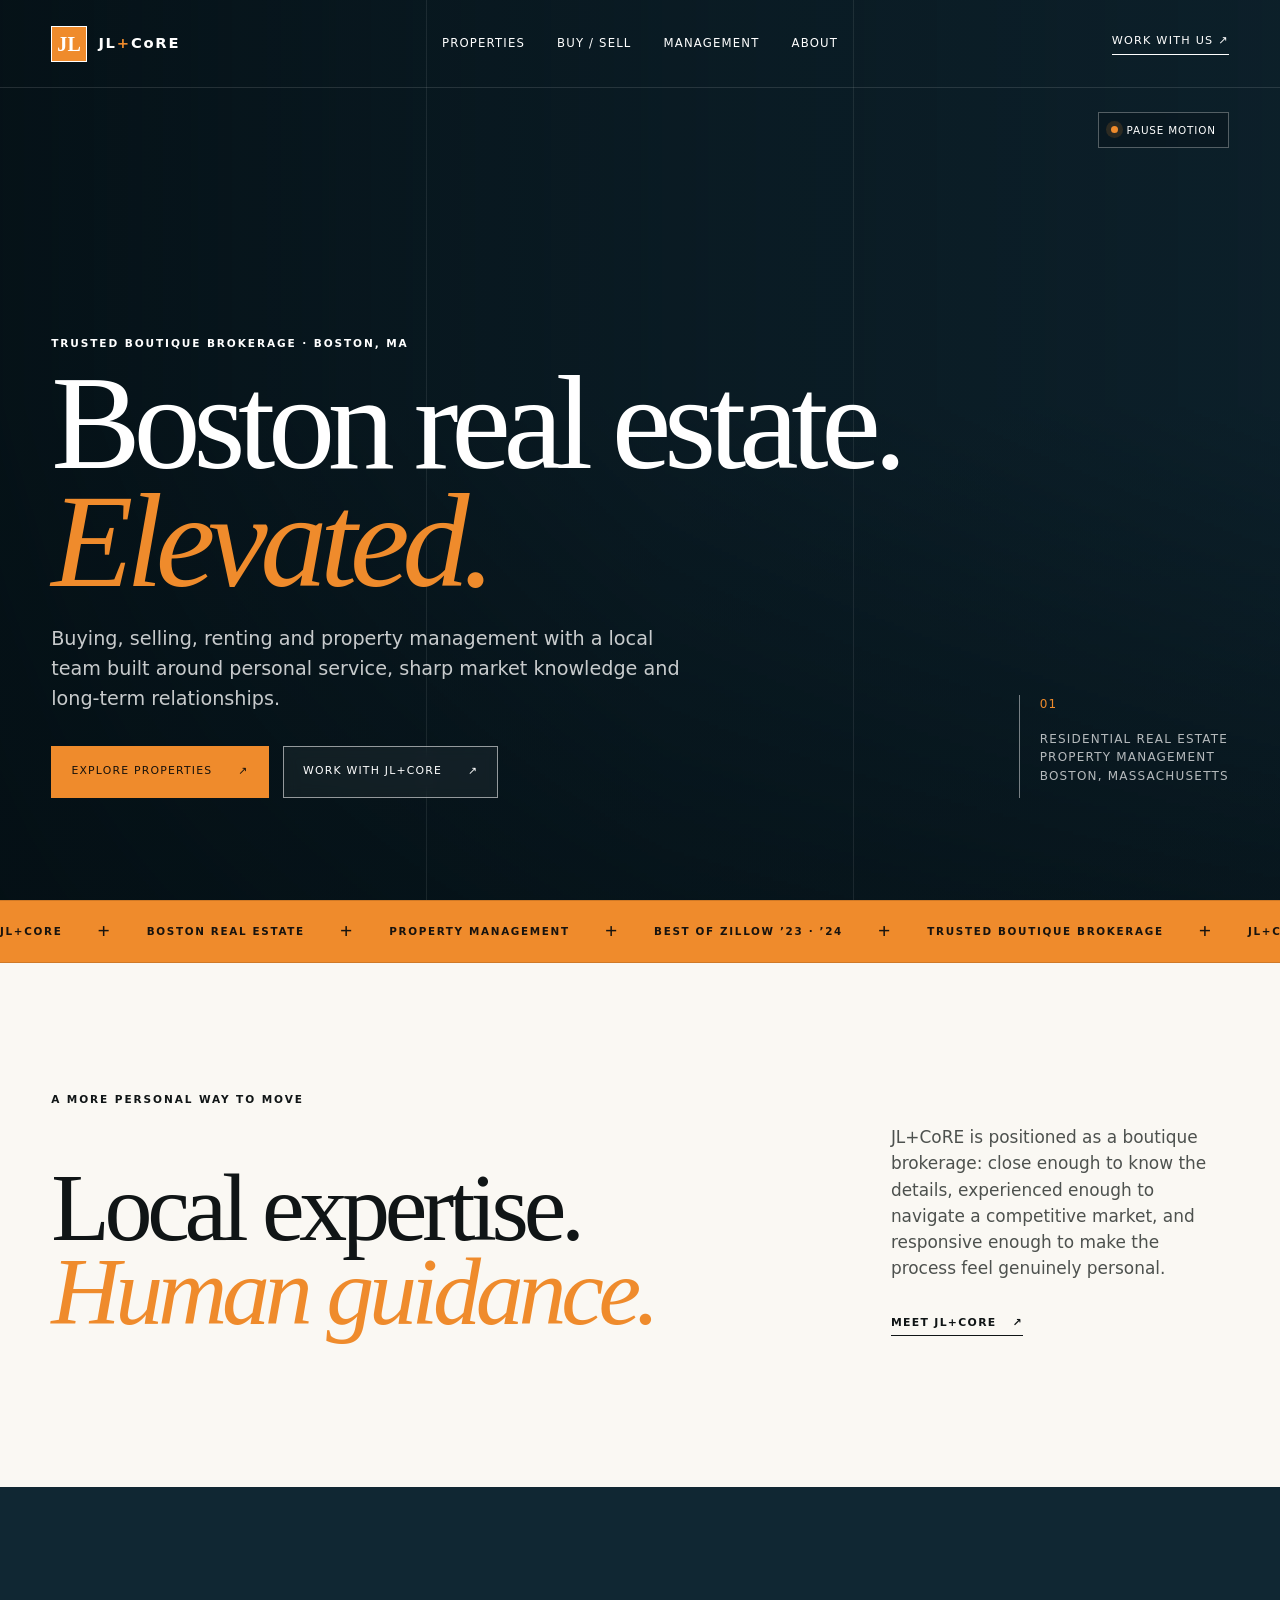
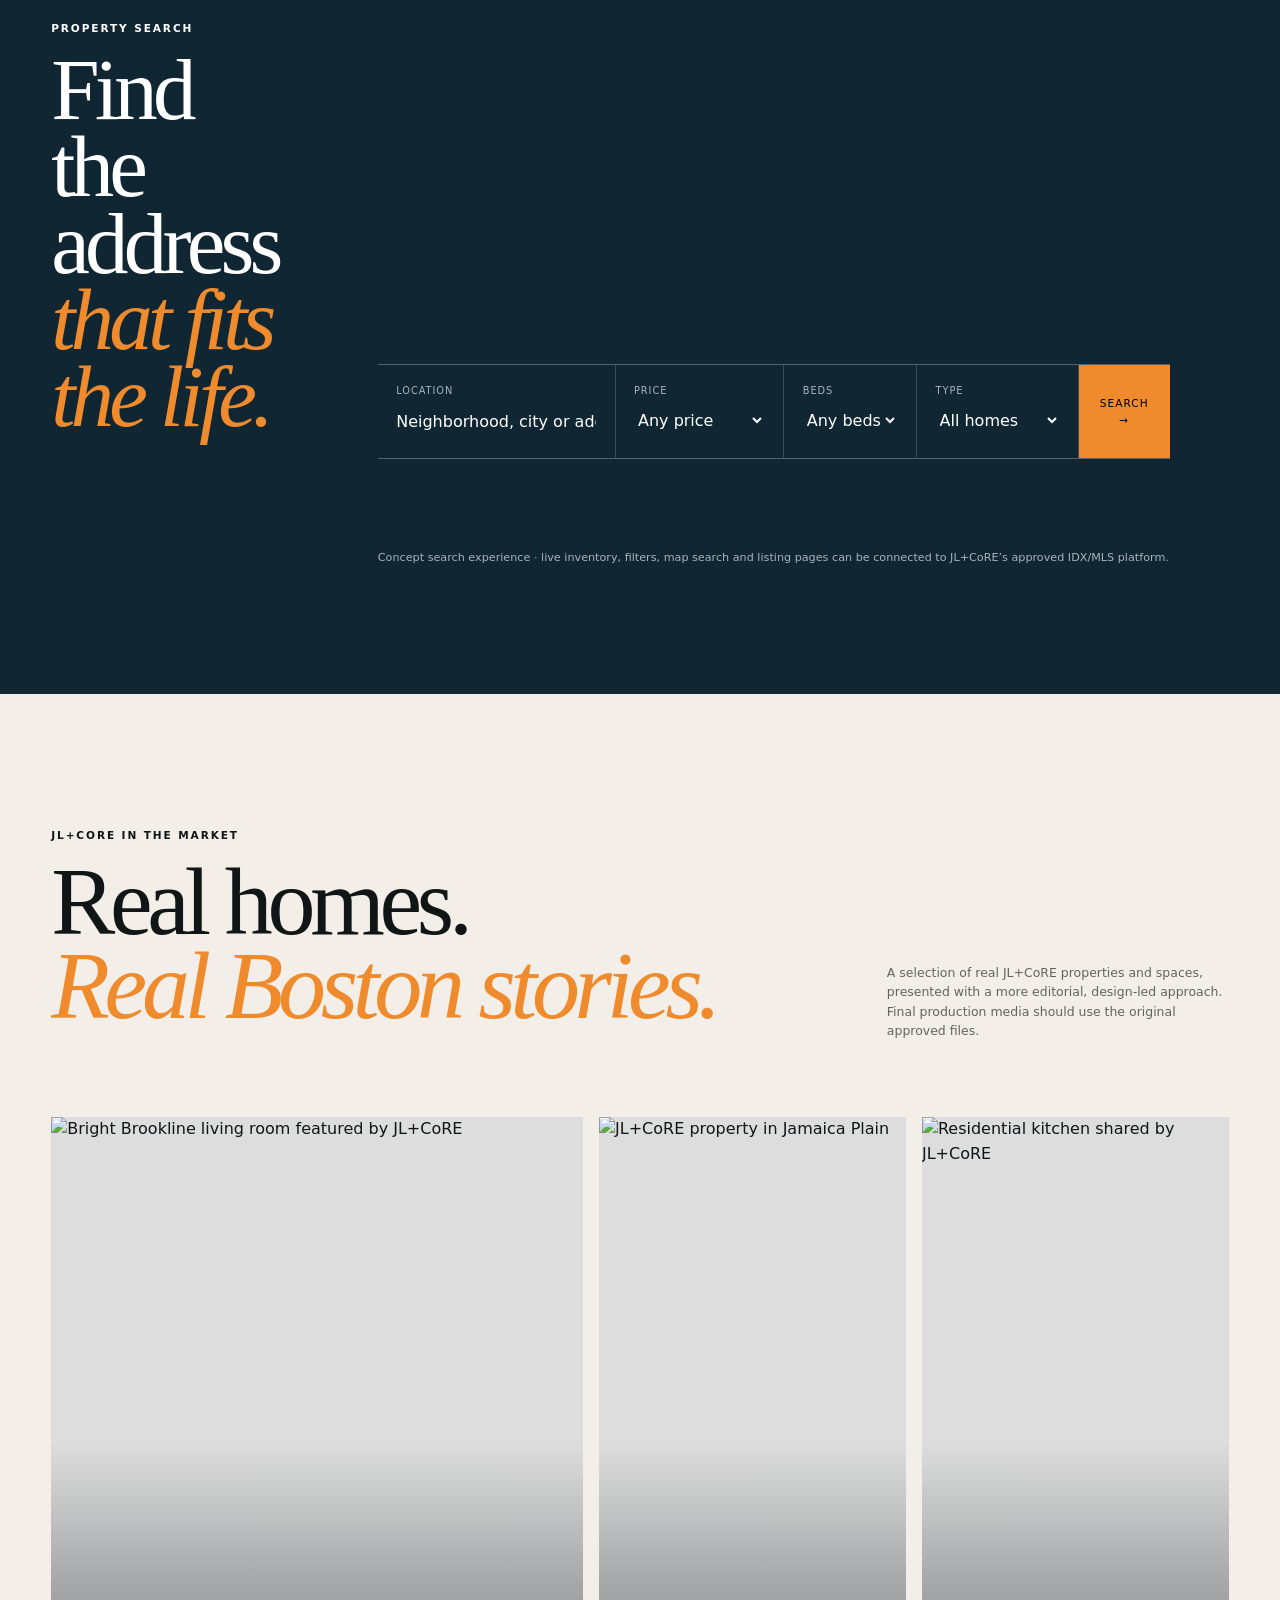
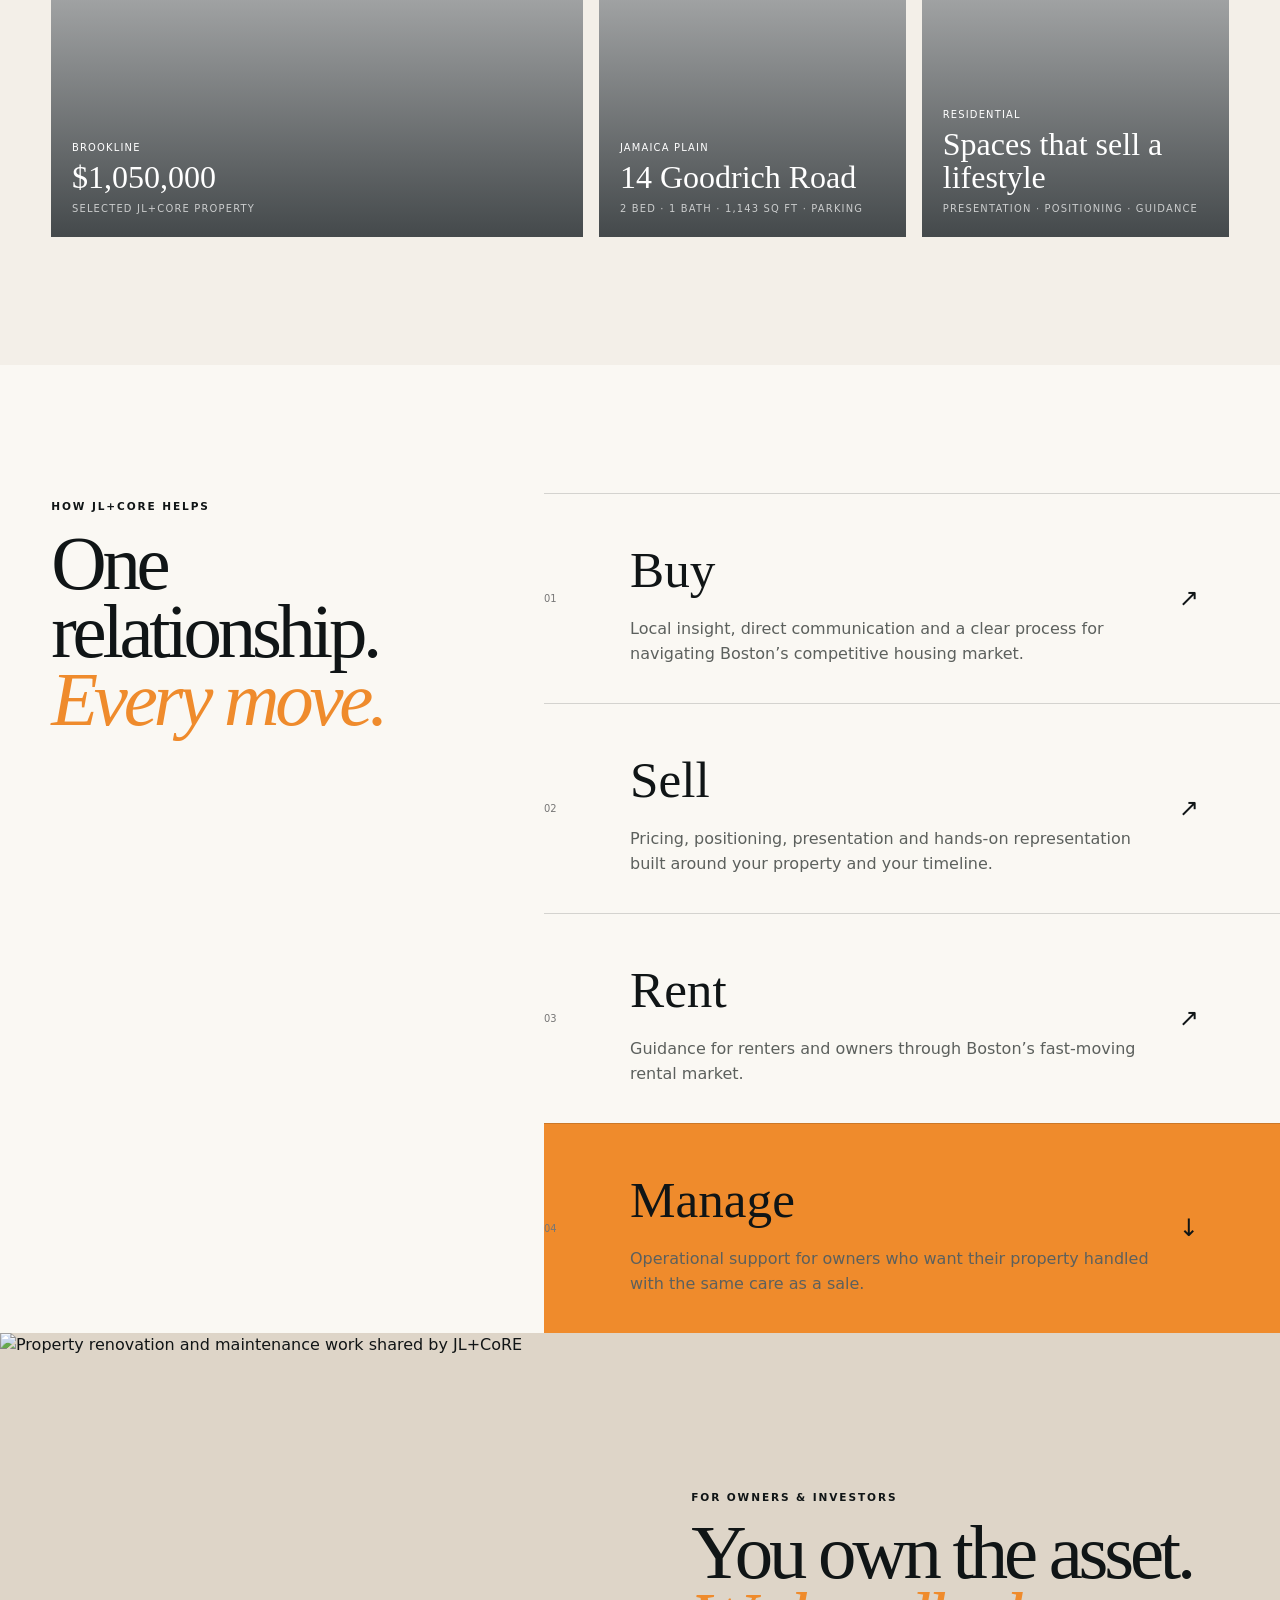
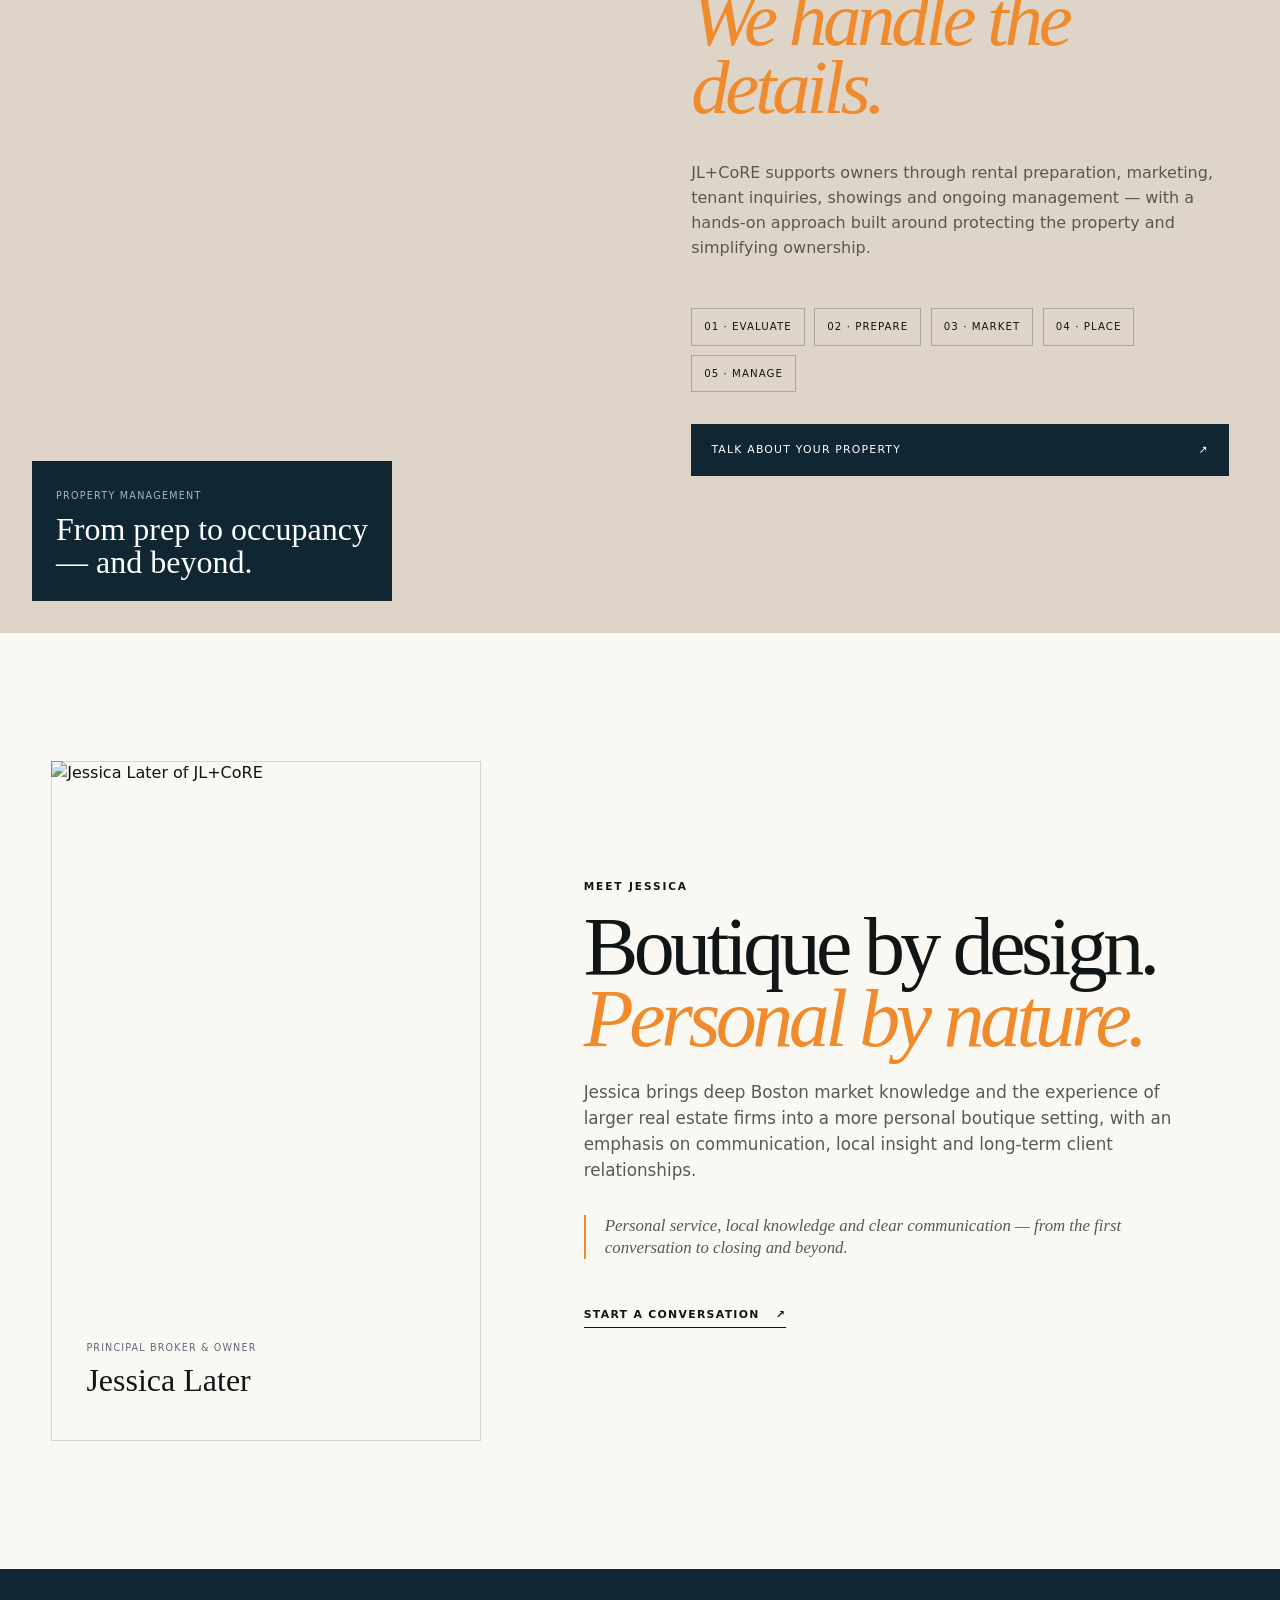
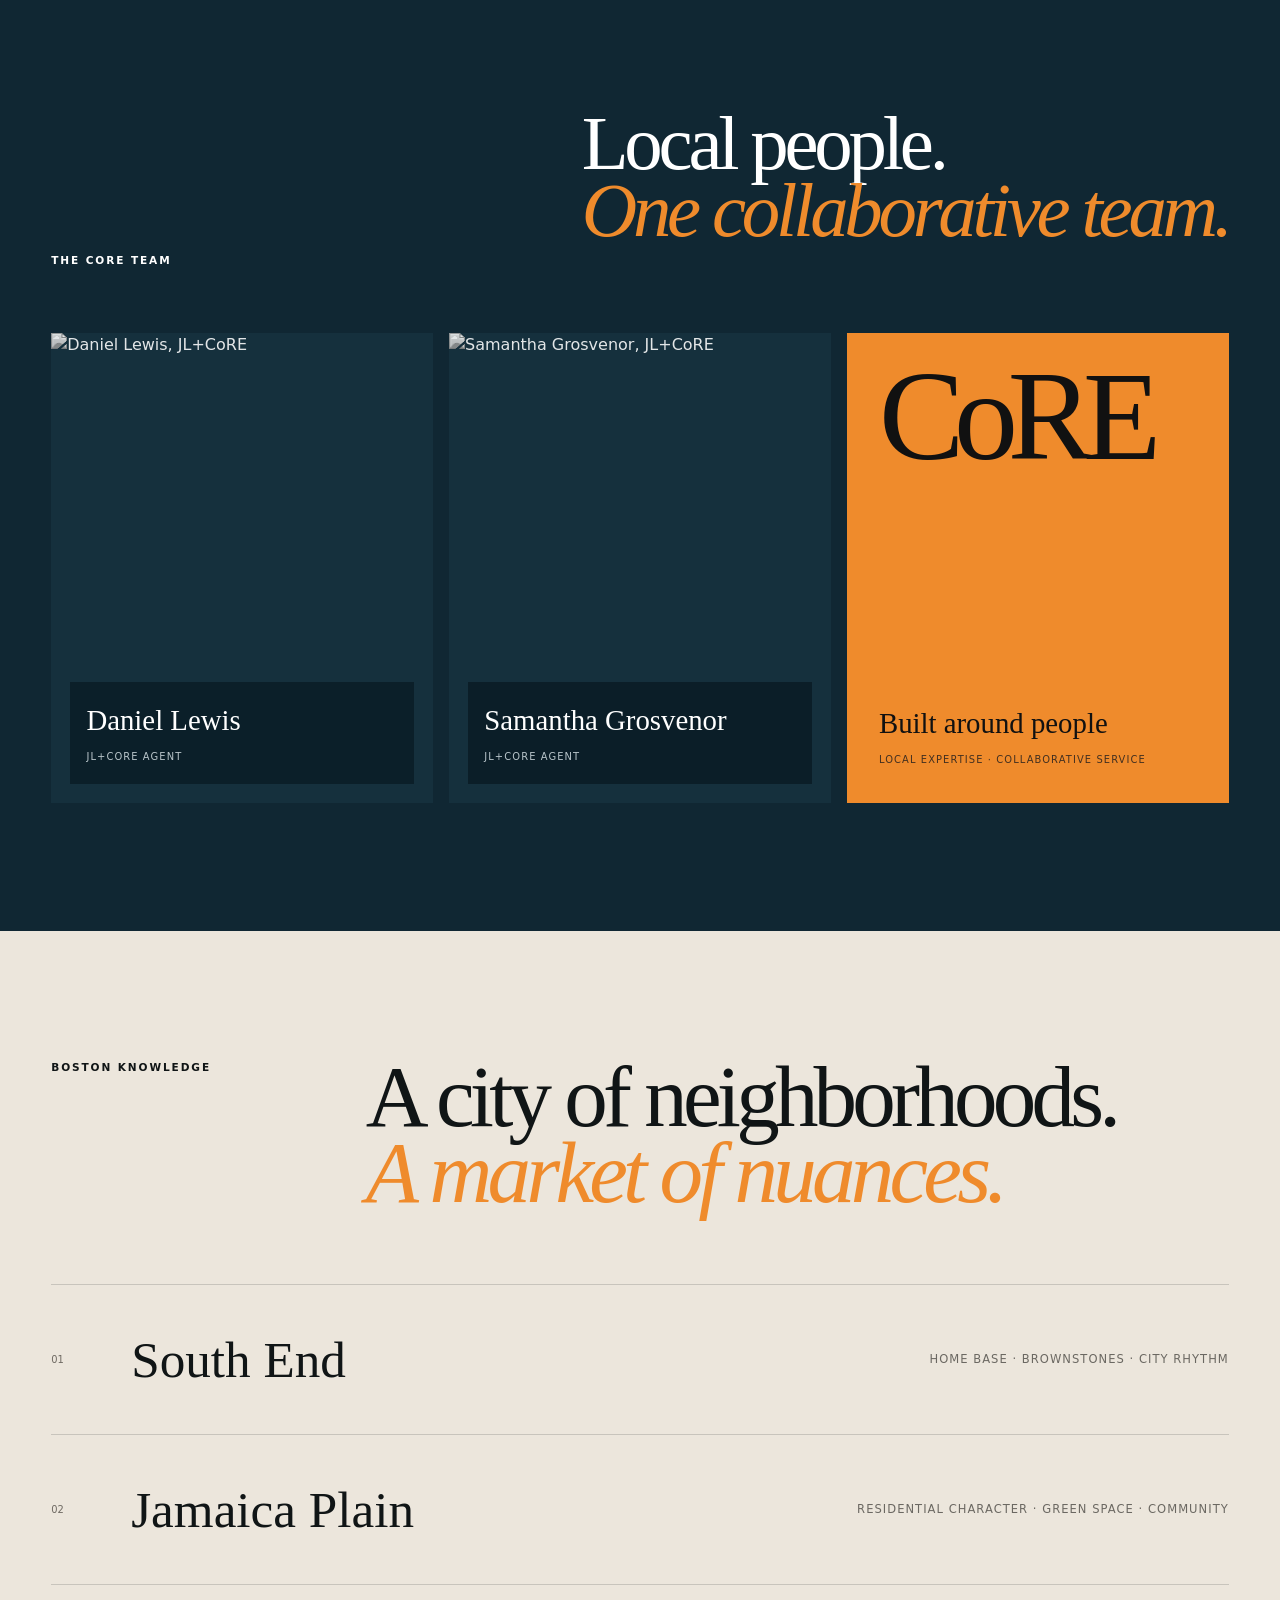
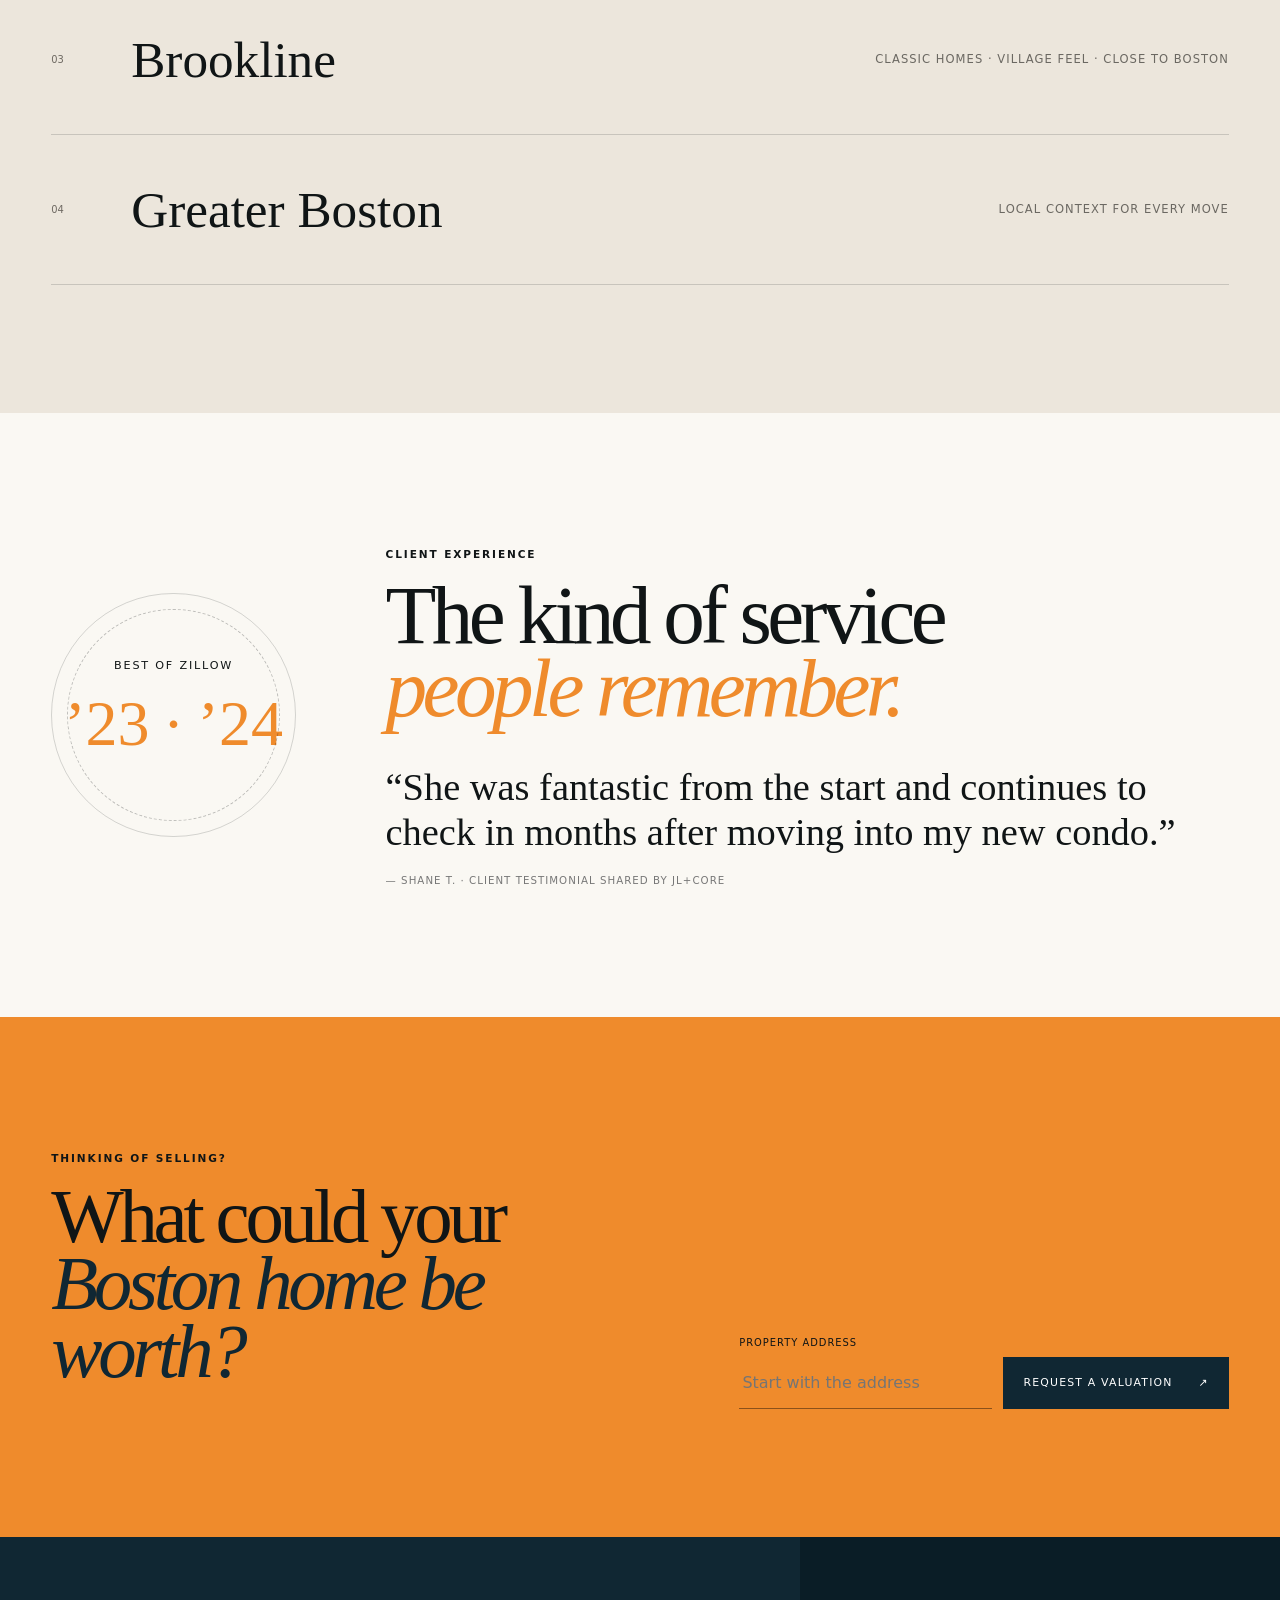
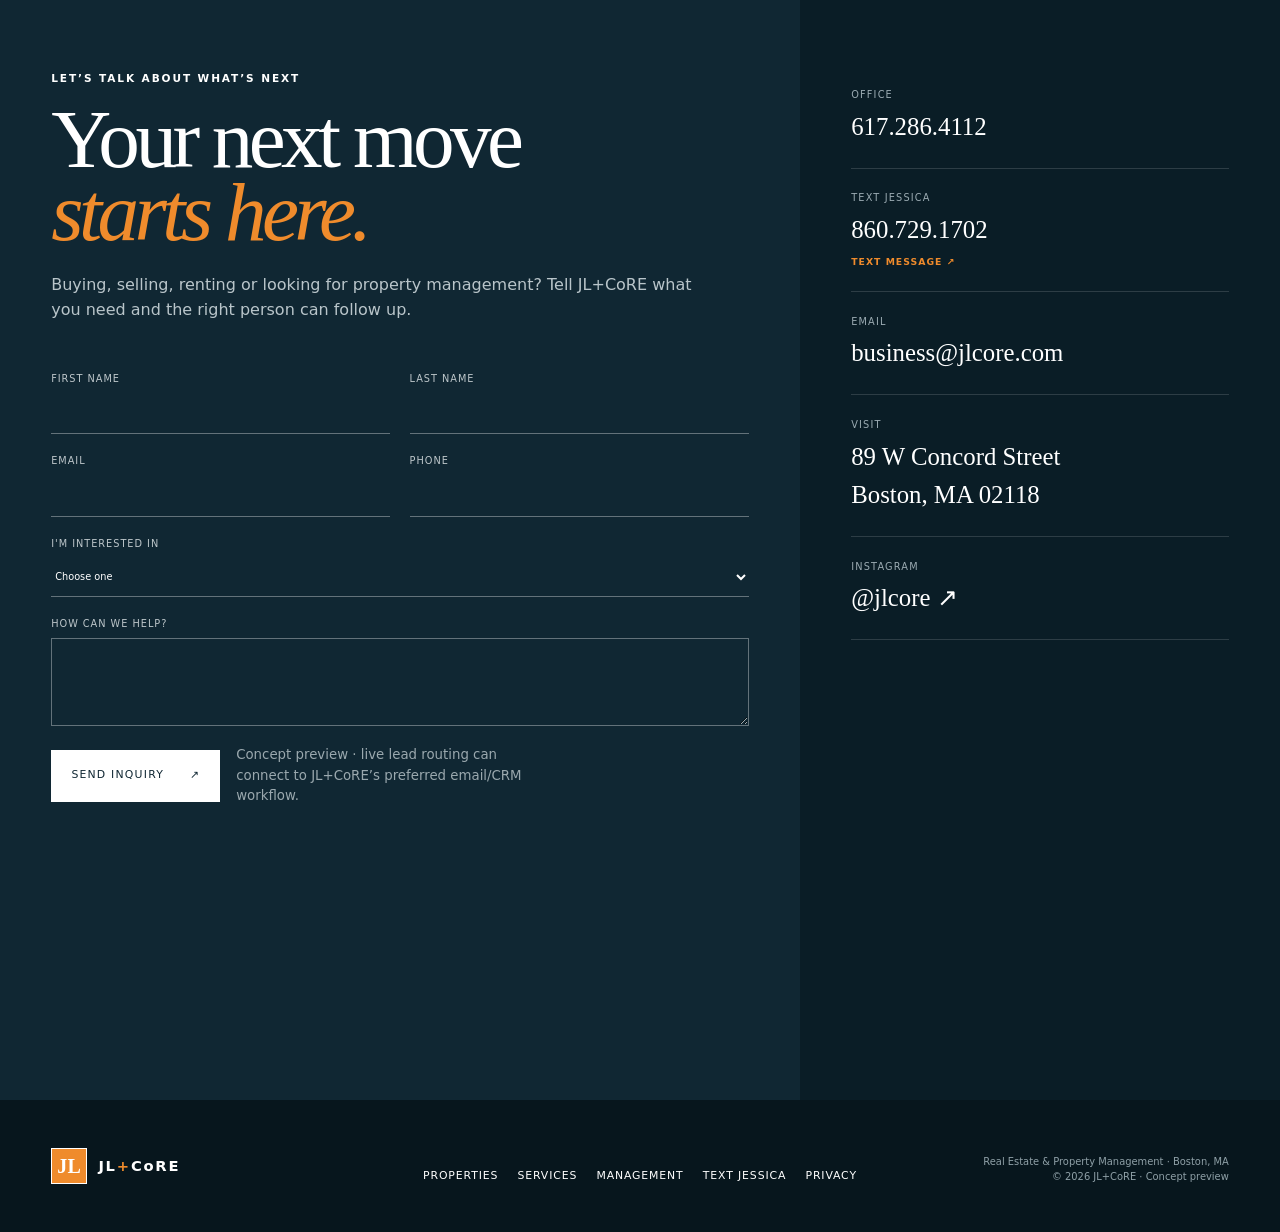
==== commit e1a059f3: "Add files via upload" ====
--- a/index.html
+++ b/index.html
@@ -13,12 +13,13 @@
   <meta property="og:type" content="website" />
   <meta property="og:title" content="JL+CoRE | Boston Real Estate. Elevated." />
   <meta property="og:description" content="Boutique real estate and property management in Boston, Massachusetts." />
-  <meta property="og:image" content="assets/og-image.svg" />
-  <meta property="og:url" content="https://www.jlcore.com/" />
+  <meta property="og:image" content="https://leandroramos1985.github.io/jlcore-preview/assets/og-image.png" />
+  <meta property="og:image:width" content="1200" />
+  <meta property="og:image:height" content="630" />
+  <meta property="og:url" content="https://leandroramos1985.github.io/jlcore-preview/" />
   <meta name="twitter:card" content="summary_large_image" />
   <link rel="preconnect" href="https://videos.pexels.com" />
-  <link rel="preconnect" href="https://images.unsplash.com" />
-  <link rel="stylesheet" href="styles.css" />
+    <link rel="stylesheet" href="styles.css" />
   <script type="application/ld+json">
   {
     "@context": "https://schema.org",
@@ -115,7 +116,7 @@
         <label><span>Type</span><select><option>All homes</option><option>Condo</option><option>Single family</option><option>Multi-family</option></select></label>
         <button class="search-submit" type="submit">Search <span>→</span></button>
       </form>
-      <p class="technical-note reveal">Preview interface. Live inventory, filters, map search and listing pages can connect to the brokerage’s approved IDX/MLS provider at launch.</p>
+      <p class="technical-note reveal">Concept search experience · live inventory, filters, map search and listing pages can be connected to JL+CoRE’s approved IDX/MLS platform.</p>
     </section>
 
     <section class="portfolio section" aria-labelledby="portfolio-title">
@@ -124,12 +125,12 @@
           <span class="eyebrow reveal">JL+CoRE in the market</span>
           <h2 class="display reveal" id="portfolio-title">Real homes.<br><em>Real Boston stories.</em></h2>
         </div>
-        <p class="reveal">For this concept, imagery is drawn from JL+CoRE’s own public social content supplied for the preview. Production should use original approved media files.</p>
+        <p class="reveal">A selection of real JL+CoRE properties and spaces, presented with a more editorial, design-led approach. Final production media should use the original approved files.</p>
       </div>
       <div class="portfolio-grid">
         <article class="property-feature property-feature-large reveal">
           <img src="assets/images/brookline-instagram.jpg" alt="Bright Brookline living room featured by JL+CoRE" loading="lazy" />
-          <div class="property-caption"><span>Brookline</span><strong>$1,050,000</strong><small>From JL+CoRE social archive</small></div>
+          <div class="property-caption"><span>Brookline</span><strong>$1,050,000</strong><small>Selected JL+CoRE property</small></div>
         </article>
         <article class="property-feature reveal">
           <img src="assets/images/jamaica-plain-instagram.jpg" alt="JL+CoRE property in Jamaica Plain" loading="lazy" />
@@ -150,7 +151,7 @@
       <div class="service-list">
         <article class="service-row reveal"><span class="service-number">01</span><div><h3>Buy</h3><p>Local insight, direct communication and a clear process for navigating Boston’s competitive housing market.</p></div><a href="#contact" aria-label="Talk about buying">↗</a></article>
         <article class="service-row reveal"><span class="service-number">02</span><div><h3>Sell</h3><p>Pricing, positioning, presentation and hands-on representation built around your property and your timeline.</p></div><a href="#valuation" aria-label="Request a home valuation">↗</a></article>
-        <article class="service-row reveal"><span class="service-number">03</span><div><h3>Rent</h3><p>Guidance for renters and owners through one of the country’s fastest-moving rental markets.</p></div><a href="#contact" aria-label="Talk about renting">↗</a></article>
+        <article class="service-row reveal"><span class="service-number">03</span><div><h3>Rent</h3><p>Guidance for renters and owners through Boston’s fast-moving rental market.</p></div><a href="#contact" aria-label="Talk about renting">↗</a></article>
         <article class="service-row service-row-accent reveal"><span class="service-number">04</span><div><h3>Manage</h3><p>Operational support for owners who want their property handled with the same care as a sale.</p></div><a href="#management" aria-label="See property management">↓</a></article>
       </div>
     </section>
@@ -166,7 +167,7 @@
       <div class="management-copy section">
         <span class="eyebrow reveal">For owners & investors</span>
         <h2 class="display reveal" id="management-title">You own the asset.<br><em>We handle the details.</em></h2>
-        <p class="reveal">Property management deserves more than a hidden service page. The new experience gives owners a clear path to understand how JL+CoRE can support rental preparation, marketing, tenant inquiries, showings and ongoing management.</p>
+        <p class="reveal">JL+CoRE supports owners through rental preparation, marketing, tenant inquiries, showings and ongoing management — with a hands-on approach built around protecting the property and simplifying ownership.</p>
         <div class="management-steps reveal">
           <span>01 · Evaluate</span><span>02 · Prepare</span><span>03 · Market</span><span>04 · Place</span><span>05 · Manage</span>
         </div>
@@ -182,8 +183,8 @@
       <div class="about-copy">
         <span class="eyebrow reveal">Meet Jessica</span>
         <h2 class="display reveal" id="about-title">Boutique by design.<br><em>Personal by nature.</em></h2>
-        <p class="reveal">JL+CoRE’s digital presence should feel like the experience clients expect from a boutique brokerage: direct, knowledgeable, responsive and distinctly local.</p>
-        <blockquote class="quote reveal">“The goal isn’t simply to show properties. It’s to help people make a confident move.”</blockquote>
+        <p class="reveal">Jessica brings deep Boston market knowledge and the experience of larger real estate firms into a more personal boutique setting, with an emphasis on communication, local insight and long-term client relationships.</p>
+        <p class="quote reveal">Personal service, local knowledge and clear communication — from the first conversation to closing and beyond.</p>
         <a class="text-link reveal" href="#contact">Start a conversation <span>↗</span></a>
       </div>
     </section>
@@ -191,12 +192,12 @@
     <section class="team-section section" aria-labelledby="team-title">
       <div class="team-head reveal">
         <span class="eyebrow">The CoRE team</span>
-        <h2 class="display" id="team-title">A boutique team<br><em>with room to grow.</em></h2>
+        <h2 class="display" id="team-title">Local people.<br><em>One collaborative team.</em></h2>
       </div>
       <div class="team-grid">
         <article class="team-card reveal"><img src="assets/images/daniel-lewis-instagram.jpg" alt="Daniel Lewis, JL+CoRE" loading="lazy"><div><strong>Daniel Lewis</strong><span>JL+CoRE agent</span></div></article>
         <article class="team-card reveal"><img src="assets/images/samantha-grosvenor-instagram.jpg" alt="Samantha Grosvenor, JL+CoRE" loading="lazy"><div><strong>Samantha Grosvenor</strong><span>JL+CoRE agent</span></div></article>
-        <article class="team-card team-card-type reveal"><div class="team-type">CoRE</div><div><strong>Meet the team</strong><span>Profiles can be expanded with approved current roster</span></div></article>
+        <article class="team-card team-card-type reveal"><div class="team-type">CoRE</div><div><strong>Built around people</strong><span>Local expertise · collaborative service</span></div></article>
       </div>
     </section>
 
@@ -241,7 +242,7 @@
         <span class="eyebrow light reveal">Let’s talk about what’s next</span>
         <h2 class="display reveal" id="contact-title">Your next move<br><em>starts here.</em></h2>
         <p class="reveal">Buying, selling, renting or looking for property management? Tell JL+CoRE what you need and the right person can follow up.</p>
-        <form class="contact-form reveal" action="thank-you.html" method="get" novalidate>
+        <form class="contact-form reveal" action="#" novalidate>
           <div class="field-grid">
             <label>First name<input name="first-name" autocomplete="given-name" required></label>
             <label>Last name<input name="last-name" autocomplete="family-name" required></label>
@@ -250,12 +251,13 @@
           </div>
           <label>I'm interested in<select name="interest" required><option value="">Choose one</option><option>Buying</option><option>Selling</option><option>Renting</option><option>Property Management</option><option>Home Valuation</option><option>Other</option></select></label>
           <label>How can we help?<textarea name="message" rows="4" required></textarea></label>
-          <div class="form-bottom"><button class="button button-light" type="submit">Send inquiry <span>↗</span></button><small>Preview form · connect to CRM/email before production.</small></div>
+          <div class="form-bottom"><button class="button button-light" type="submit">Send inquiry <span>↗</span></button><small>Concept preview · live lead routing can connect to JL+CoRE’s preferred email/CRM workflow.</small></div>
           <div class="form-status" aria-live="polite"></div>
         </form>
       </div>
       <aside class="contact-aside">
         <div class="contact-card reveal"><span>Office</span><a href="tel:+16172864112">617.286.4112</a></div>
+        <div class="contact-card reveal"><span>Text Jessica</span><a href="sms:+18607291702">860.729.1702 <small>Text message ↗</small></a></div>
         <div class="contact-card reveal"><span>Email</span><a href="mailto:business@jlcore.com">business@jlcore.com</a></div>
         <div class="contact-card reveal"><span>Visit</span><address>89 W Concord Street<br>Boston, MA 02118</address></div>
         <div class="contact-card reveal"><span>Instagram</span><a href="https://www.instagram.com/jlcore" target="_blank" rel="noopener">@jlcore ↗</a></div>
@@ -264,10 +266,16 @@
     </section>
   </main>
 
+  <nav class="mobile-contact-bar" aria-label="Quick contact">
+    <a href="tel:+16172864112"><span class="mobile-action-label">Call</span><span class="mobile-action-meta">Office</span></a>
+    <a class="mobile-action-primary" href="sms:+18607291702"><span class="mobile-action-label">Text</span><span class="mobile-action-meta">Jessica</span></a>
+    <a href="#contact"><span class="mobile-action-label">Contact</span><span class="mobile-action-meta">Inquiry</span></a>
+  </nav>
+
   <footer class="footer">
     <a class="brand footer-brand" href="#top"><span class="brand-mark">JL</span><span class="brand-word">JL<span>+</span>CoRE</span></a>
-    <div class="footer-links"><a href="#properties">Properties</a><a href="#services">Services</a><a href="#management">Management</a><a href="privacy.html">Privacy</a></div>
-    <div class="footer-meta"><span>Real Estate & Property Management · Boston, MA</span><span>© <span id="year"></span> JL+CoRE · Preview concept</span></div>
+    <div class="footer-links"><a href="#properties">Properties</a><a href="#services">Services</a><a href="#management">Management</a><a href="sms:+18607291702">Text Jessica</a><a href="privacy.html">Privacy</a></div>
+    <div class="footer-meta"><span>Real Estate & Property Management · Boston, MA</span><span>© <span id="year"></span> JL+CoRE · Concept preview</span></div>
   </footer>
 
   <script src="script.js" defer></script>
--- a/styles.css
+++ b/styles.css
@@ -4,9 +4,9 @@
   --line:rgba(16,21,22,.16);--serif:"Bodoni 72","Didot","Times New Roman",serif;--sans:Inter,ui-sans-serif,system-ui,-apple-system,"Segoe UI",sans-serif;
   --ease:cubic-bezier(.2,.75,.25,1);--pad:clamp(1.25rem,4vw,5rem);--section:clamp(5.5rem,10vw,10rem)
 }
-*{box-sizing:border-box}html{scroll-behavior:smooth}body{margin:0;background:var(--paper);color:var(--ink);font-family:var(--sans);font-size:16px;line-height:1.55;overflow-x:hidden}a{color:inherit;text-decoration:none}img,video{display:block;max-width:100%}button,input,select,textarea{font:inherit}button{cursor:pointer}.skip-link{position:fixed;left:1rem;top:-5rem;background:#fff;padding:.7rem 1rem;z-index:999}.skip-link:focus{top:1rem}.progress{position:fixed;left:0;right:0;top:0;height:2px;z-index:999;background:transparent}.progress span{display:block;height:100%;width:0;background:var(--orange)}
+*{box-sizing:border-box}html{scroll-behavior:smooth}body{margin:0;background:var(--paper);color:var(--ink);font-family:var(--sans);font-size:16px;line-height:1.55;overflow-x:hidden}a{color:inherit;text-decoration:none}img,video{display:block;max-width:100%}button,input,select,textarea{font:inherit}button{cursor:pointer}a:focus-visible,button:focus-visible,input:focus-visible,select:focus-visible,textarea:focus-visible{outline:3px solid var(--orange);outline-offset:3px}.skip-link{position:fixed;left:1rem;top:-5rem;background:#fff;padding:.7rem 1rem;z-index:999}.skip-link:focus{top:1rem}.progress{position:fixed;left:0;right:0;top:0;height:2px;z-index:999;background:transparent}.progress span{display:block;height:100%;width:0;background:var(--orange)}
 .header{position:fixed;z-index:100;top:0;left:0;right:0;min-height:88px;padding:0 var(--pad);display:grid;grid-template-columns:1fr auto 1fr;align-items:center;color:#fff;transition:background .4s var(--ease),color .4s var(--ease),min-height .4s var(--ease);border-bottom:1px solid rgba(255,255,255,.12)}.header.scrolled{min-height:74px;background:rgba(250,248,243,.92);color:var(--ink);backdrop-filter:blur(18px);border-bottom-color:var(--line)}.brand{display:inline-flex;align-items:center;gap:.7rem;font-weight:750;letter-spacing:.02em;width:max-content}.brand-mark{width:36px;height:36px;display:grid;place-items:center;background:var(--orange);color:#fff;font-family:var(--serif);font-size:1.25rem;line-height:1;border:1px solid currentColor;box-shadow:inset 0 0 0 3px var(--orange)}.brand-word{font-size:.92rem;letter-spacing:.12em}.brand-word span{color:var(--orange)}.nav{display:flex;gap:2rem;font-size:.73rem;text-transform:uppercase;letter-spacing:.1em}.nav a{position:relative}.nav a:after{content:"";position:absolute;height:1px;background:currentColor;left:0;right:100%;bottom:-.35rem;transition:right .25s}.nav a:hover:after{right:0}.header-cta{justify-self:end;text-transform:uppercase;font-size:.7rem;letter-spacing:.11em;border-bottom:1px solid currentColor;padding-bottom:.25rem}.menu-toggle{display:none;background:none;border:0;color:inherit}.menu-toggle span{display:block;width:27px;height:1px;background:currentColor;margin:7px}.mobile-nav{position:fixed;z-index:95;inset:74px 0 0;background:var(--paper);padding:2rem var(--pad);font-family:var(--serif);font-size:clamp(2.5rem,10vw,5rem)}.mobile-nav a{display:block;border-bottom:1px solid var(--line);padding:.5rem 0}
-.hero{min-height:max(100svh,760px);position:relative;background:var(--navy);color:#fff;display:flex;align-items:flex-end;overflow:hidden;padding-top:112px}.hero-video,.hero-poster,.hero-overlay,.hero-lines{position:absolute;inset:0;width:100%;height:100%}.hero-video{object-fit:cover;z-index:0;opacity:.62;filter:saturate(.7) contrast(1.1);animation:heroZoom 18s ease-in-out infinite alternate}.hero-poster{z-index:-1;background:url('assets/images/brookline-instagram.jpg') center/cover no-repeat}.hero-overlay{z-index:1;background:linear-gradient(90deg,rgba(4,15,20,.88) 0%,rgba(4,15,20,.5) 52%,rgba(4,15,20,.3) 100%),linear-gradient(0deg,rgba(4,15,20,.55),transparent 55%)}.hero-lines{z-index:2;background:linear-gradient(90deg,transparent calc(33.333% - .5px),rgba(255,255,255,.12) 33.333%,transparent calc(33.333% + .5px),transparent calc(66.666% - .5px),rgba(255,255,255,.12) 66.666%,transparent calc(66.666% + .5px));pointer-events:none}.hero-copy{position:relative;z-index:3;padding:0 var(--pad) clamp(5rem,8vw,7.5rem);max-width:1050px}.hero-kicker,.eyebrow{text-transform:uppercase;letter-spacing:.18em;font-size:.66rem;font-weight:750}.hero h1,.display{font-family:var(--serif);font-weight:400;letter-spacing:-.055em;line-height:.88;margin:.8rem 0 1.5rem}.hero h1{font-size:clamp(4.7rem,10.5vw,10.5rem);max-width:1150px}.hero h1 em,.display em{font-weight:400;color:var(--orange);font-style:italic}.hero-copy>p{max-width:650px;font-size:clamp(1rem,1.5vw,1.25rem);color:rgba(255,255,255,.78)}.hero-actions{display:flex;gap:.9rem;flex-wrap:wrap;margin-top:2rem}.button{display:inline-flex;align-items:center;justify-content:space-between;gap:1.6rem;min-height:52px;padding:.85rem 1.2rem;text-transform:uppercase;letter-spacing:.11em;font-size:.68rem;border:1px solid transparent;transition:transform .28s var(--ease),background .28s,color .28s}.button:hover{transform:translateY(-3px)}.button-orange{background:var(--orange);color:#16110c}.button-glass{border-color:rgba(255,255,255,.55);background:rgba(255,255,255,.05);backdrop-filter:blur(7px);color:#fff}.button-dark{background:var(--navy);color:#fff}.button-light{background:#fff;color:var(--navy)}.hero-side{position:absolute;z-index:3;right:var(--pad);bottom:clamp(5.2rem,8vw,7.5rem);border-left:1px solid rgba(255,255,255,.45);padding-left:1.2rem;font-size:.75rem;text-transform:uppercase;letter-spacing:.1em;color:rgba(255,255,255,.7)}.hero-side-index{color:var(--orange);display:block;margin-bottom:1rem}.motion-toggle{position:absolute;z-index:4;right:var(--pad);top:112px;background:rgba(7,16,20,.35);border:1px solid rgba(255,255,255,.3);color:#fff;padding:.55rem .75rem;display:flex;gap:.55rem;align-items:center;font-size:.65rem;text-transform:uppercase;letter-spacing:.08em}.motion-dot{width:7px;height:7px;background:var(--orange);border-radius:50%;box-shadow:0 0 0 5px rgba(239,139,44,.15)}@keyframes heroZoom{to{transform:scale(1.06)}}
+.hero{min-height:max(100svh,760px);position:relative;background:var(--navy);color:#fff;display:flex;align-items:flex-end;overflow:hidden;padding-top:112px}.hero-video,.hero-poster,.hero-overlay,.hero-lines{position:absolute;inset:0;width:100%;height:100%}.hero-video{object-fit:cover;z-index:1;opacity:.62;filter:saturate(.7) contrast(1.1);animation:heroZoom 18s ease-in-out infinite alternate}.hero-poster{z-index:0;background:url('assets/images/brookline-instagram.jpg') center/cover no-repeat}.hero-overlay{z-index:2;background:linear-gradient(90deg,rgba(4,15,20,.88) 0%,rgba(4,15,20,.5) 52%,rgba(4,15,20,.3) 100%),linear-gradient(0deg,rgba(4,15,20,.55),transparent 55%)}.hero-lines{z-index:3;background:linear-gradient(90deg,transparent calc(33.333% - .5px),rgba(255,255,255,.12) 33.333%,transparent calc(33.333% + .5px),transparent calc(66.666% - .5px),rgba(255,255,255,.12) 66.666%,transparent calc(66.666% + .5px));pointer-events:none}.hero-copy{position:relative;z-index:4;padding:0 var(--pad) clamp(5rem,8vw,7.5rem);max-width:1050px}.hero-kicker,.eyebrow{text-transform:uppercase;letter-spacing:.18em;font-size:.66rem;font-weight:750}.hero h1,.display{font-family:var(--serif);font-weight:400;letter-spacing:-.055em;line-height:.88;margin:.8rem 0 1.5rem}.hero h1{font-size:clamp(4.7rem,10.5vw,10.5rem);max-width:1150px}.hero h1 em,.display em{font-weight:400;color:var(--orange);font-style:italic}.hero-copy>p{max-width:650px;font-size:clamp(1rem,1.5vw,1.25rem);color:rgba(255,255,255,.78)}.hero-actions{display:flex;gap:.9rem;flex-wrap:wrap;margin-top:2rem}.button{display:inline-flex;align-items:center;justify-content:space-between;gap:1.6rem;min-height:52px;padding:.85rem 1.2rem;text-transform:uppercase;letter-spacing:.11em;font-size:.68rem;border:1px solid transparent;transition:transform .28s var(--ease),background .28s,color .28s}.button:hover{transform:translateY(-3px)}.button-orange{background:var(--orange);color:#16110c}.button-glass{border-color:rgba(255,255,255,.55);background:rgba(255,255,255,.05);backdrop-filter:blur(7px);color:#fff}.button-dark{background:var(--navy);color:#fff}.button-light{background:#fff;color:var(--navy)}.hero-side{position:absolute;z-index:4;right:var(--pad);bottom:clamp(5.2rem,8vw,7.5rem);border-left:1px solid rgba(255,255,255,.45);padding-left:1.2rem;font-size:.75rem;text-transform:uppercase;letter-spacing:.1em;color:rgba(255,255,255,.7)}.hero-side-index{color:var(--orange);display:block;margin-bottom:1rem}.motion-toggle{position:absolute;z-index:5;right:var(--pad);top:112px;background:rgba(7,16,20,.35);border:1px solid rgba(255,255,255,.3);color:#fff;padding:.55rem .75rem;display:flex;gap:.55rem;align-items:center;font-size:.65rem;text-transform:uppercase;letter-spacing:.08em}.motion-dot{width:7px;height:7px;background:var(--orange);border-radius:50%;box-shadow:0 0 0 5px rgba(239,139,44,.15)}@keyframes heroZoom{to{transform:scale(1.06)}}
 .credential-marquee{overflow:hidden;background:var(--orange);color:#17130f;padding:.85rem 0;border-block:1px solid rgba(0,0,0,.13)}.marquee-track{display:flex;align-items:center;gap:2.2rem;width:max-content;white-space:nowrap;text-transform:uppercase;letter-spacing:.16em;font-weight:750;font-size:.65rem;animation:marquee 26s linear infinite}.marquee-track i{font-family:var(--serif);font-size:1.35rem;font-style:normal}@keyframes marquee{to{transform:translateX(-50%)}}
 .section{padding:var(--section) var(--pad)}.display{font-size:clamp(3.6rem,7.5vw,8.2rem)}.intro{background:var(--paper)}.intro-grid{display:grid;grid-template-columns:1.2fr .55fr;gap:8vw;align-items:end}.intro-copy{padding-bottom:1.4rem}.intro-copy p{font-size:1.06rem;color:#4d514e}.text-link{display:inline-flex;gap:1rem;align-items:center;margin-top:1rem;text-transform:uppercase;font-size:.68rem;font-weight:750;letter-spacing:.12em;border-bottom:1px solid currentColor;padding-bottom:.25rem}
 .search-section{background:var(--navy);color:#fff;display:grid;grid-template-columns:.8fr 1.2fr;gap:7vw;align-items:end}.search-heading .display{font-size:clamp(3.6rem,6.8vw,7rem)}.property-search{display:grid;grid-template-columns:2fr 1fr 1fr 1.1fr auto;border-top:1px solid rgba(255,255,255,.28);border-bottom:1px solid rgba(255,255,255,.28)}.property-search label{padding:1.15rem;border-right:1px solid rgba(255,255,255,.18);display:flex;flex-direction:column;gap:.35rem}.property-search label span{font-size:.61rem;text-transform:uppercase;letter-spacing:.1em;color:#a8b3b8}.property-search input,.property-search select{background:transparent;border:0;color:#fff;outline:0;padding:.35rem 0;min-width:0}.property-search input::placeholder{color:#fff}.property-search option{color:#111}.search-submit{border:0;background:var(--orange);padding:0 1.3rem;text-transform:uppercase;letter-spacing:.1em;font-size:.66rem}.technical-note{grid-column:2;font-size:.7rem;color:#a8b3b8;margin:0}
@@ -26,3 +26,16 @@
 
 @media (max-height:760px) and (min-width:681px){.hero h1{font-size:clamp(4.4rem,9vw,8rem)}.hero-copy{padding-bottom:4.5rem}.motion-toggle{top:98px}}
 @media(max-width:680px){:root{--pad:1.15rem;--section:5.5rem}.header{min-height:72px}.header.scrolled{min-height:68px}.brand-word{font-size:.78rem}.brand-mark{width:32px;height:32px}.hero{min-height:780px;padding-top:96px}.hero-copy{padding-bottom:4rem}.hero h1{font-size:clamp(4.1rem,19vw,6.2rem)}.hero-copy>p{font-size:.92rem}.hero-actions{flex-direction:column;align-items:stretch}.motion-toggle{top:88px;right:1.15rem}.display{font-size:clamp(3.2rem,16vw,5rem)}.property-search{grid-template-columns:1fr}.property-search label{border-right:0;border-bottom:1px solid rgba(255,255,255,.18)}.portfolio-grid{grid-template-columns:1fr}.property-feature,.property-feature-large{grid-column:auto;min-height:520px}.service-row{grid-template-columns:45px 1fr 30px;padding-right:1.15rem}.management-media{min-height:560px}.about-image{min-height:560px}.team-grid{grid-template-columns:1fr}.team-card-type{grid-column:auto}.team-card{min-height:420px}.team-card-type{min-height:300px}.neighborhood-item{grid-template-columns:42px 1fr}.neighborhood-item p{font-size:.64rem}.valuation-form{flex-direction:column}.field-grid{grid-template-columns:1fr}.form-bottom{align-items:flex-start;flex-direction:column}.contact-aside{padding:5rem 1.15rem}.footer-links{flex-wrap:wrap}.credential-marquee{padding:.7rem 0}}
+
+/* V2.3 — SMS / text-message conversion path */
+.contact-card a small{display:block;margin-top:.35rem;font-family:var(--sans);font-size:.58rem;font-weight:700;letter-spacing:.11em;text-transform:uppercase;color:var(--orange)}
+.mobile-contact-bar{display:none}
+@media(max-width:680px){
+  body{padding-bottom:72px}
+  .mobile-contact-bar{position:fixed;z-index:110;left:0;right:0;bottom:0;display:grid;grid-template-columns:1fr 1fr 1fr;min-height:72px;background:rgba(250,248,243,.97);color:var(--navy);border-top:1px solid var(--line);backdrop-filter:blur(18px);box-shadow:0 -10px 30px rgba(4,15,20,.10)}
+  .mobile-contact-bar a{display:flex;flex-direction:column;justify-content:center;align-items:center;gap:.18rem;border-right:1px solid var(--line);padding:.6rem .35rem;text-align:center}
+  .mobile-contact-bar a:last-child{border-right:0}
+  .mobile-contact-bar .mobile-action-primary{background:var(--orange);color:#16110c}
+  .mobile-action-label{font-size:.69rem;font-weight:800;letter-spacing:.12em;text-transform:uppercase}
+  .mobile-action-meta{font-size:.56rem;letter-spacing:.08em;text-transform:uppercase;opacity:.68}
+}
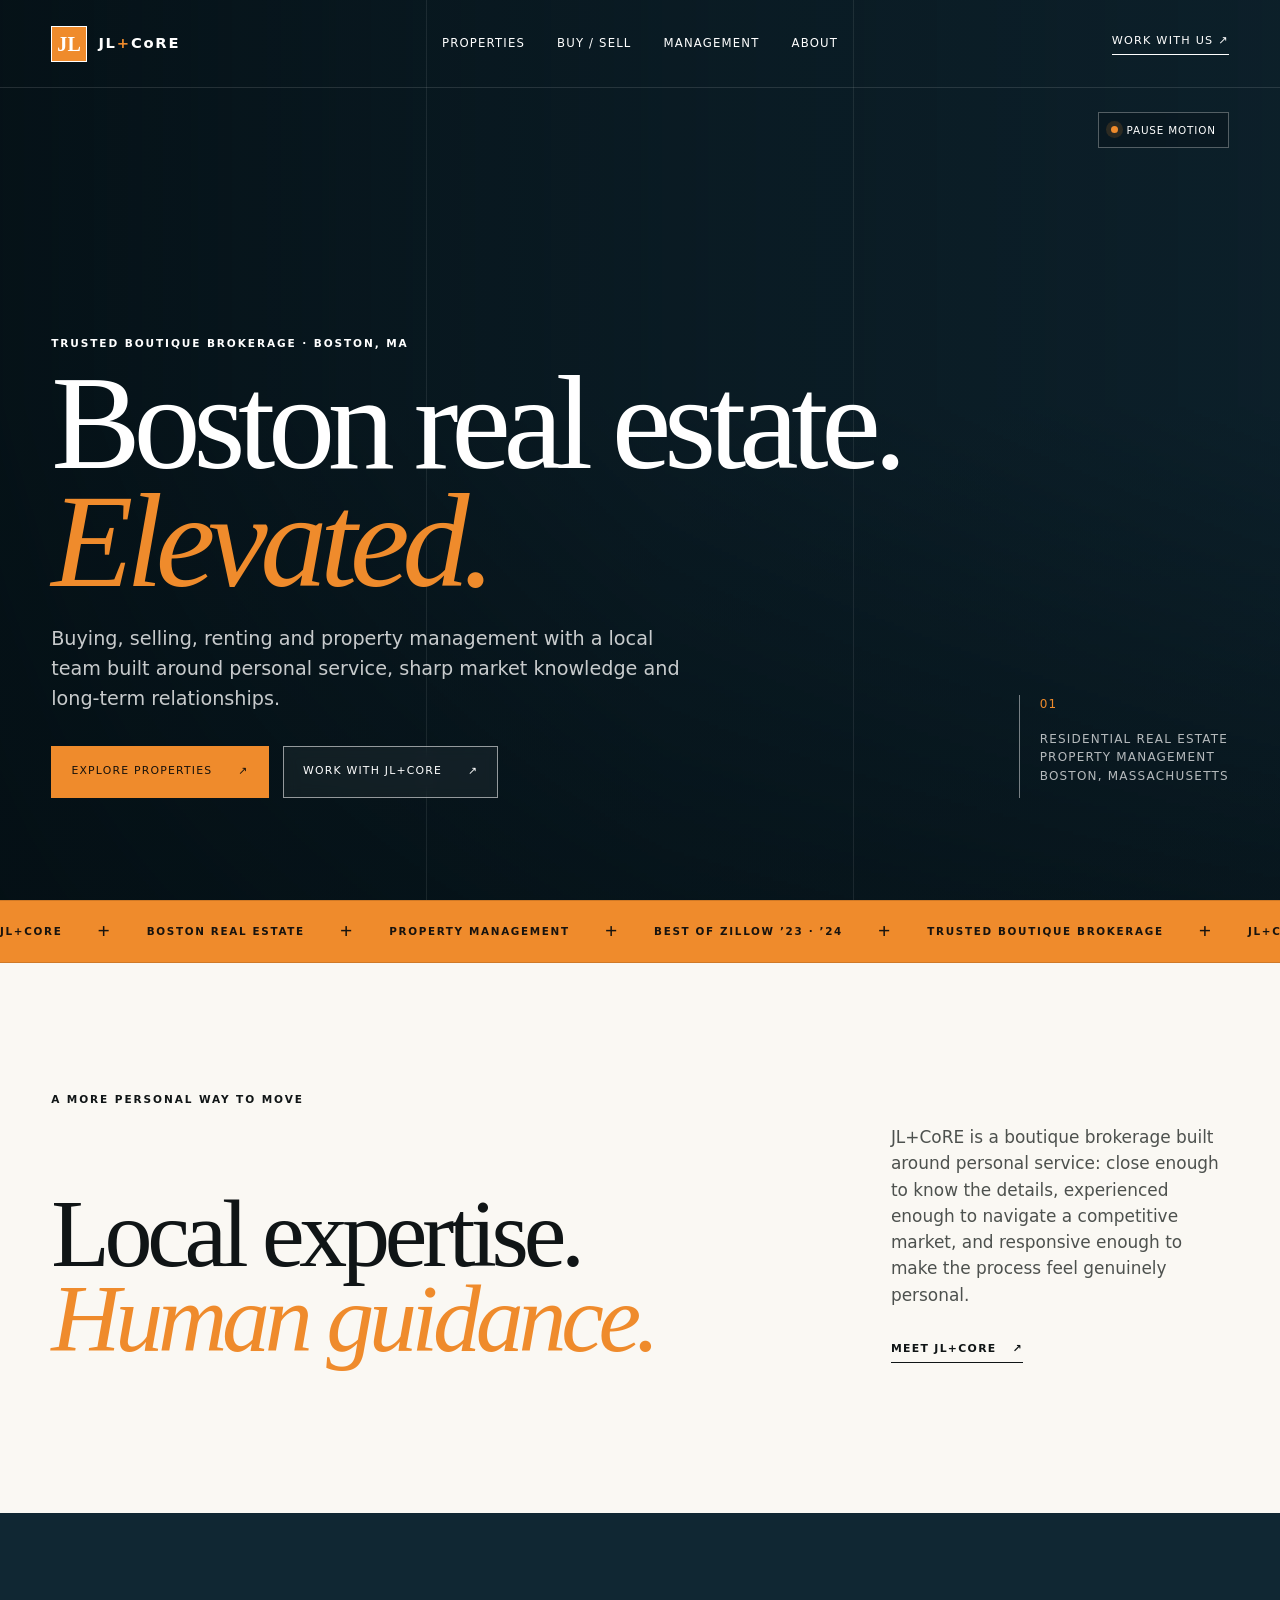
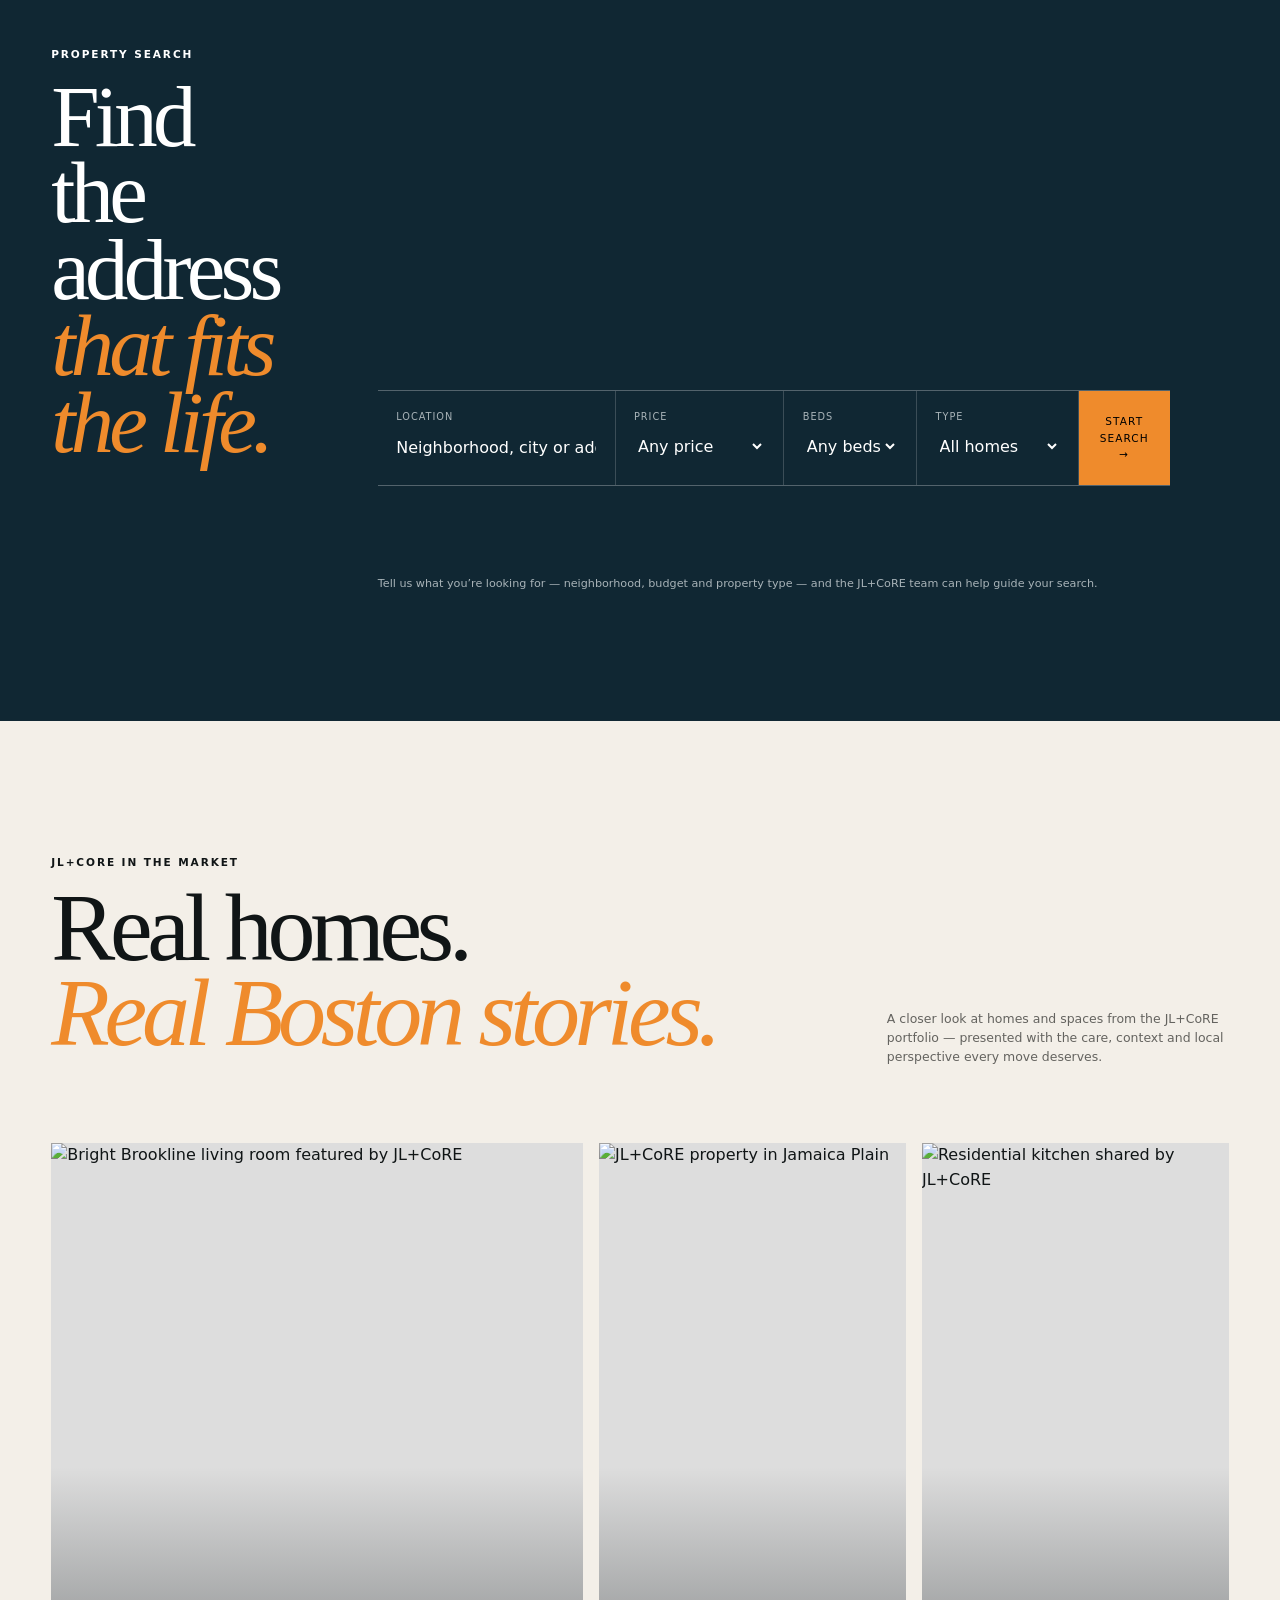
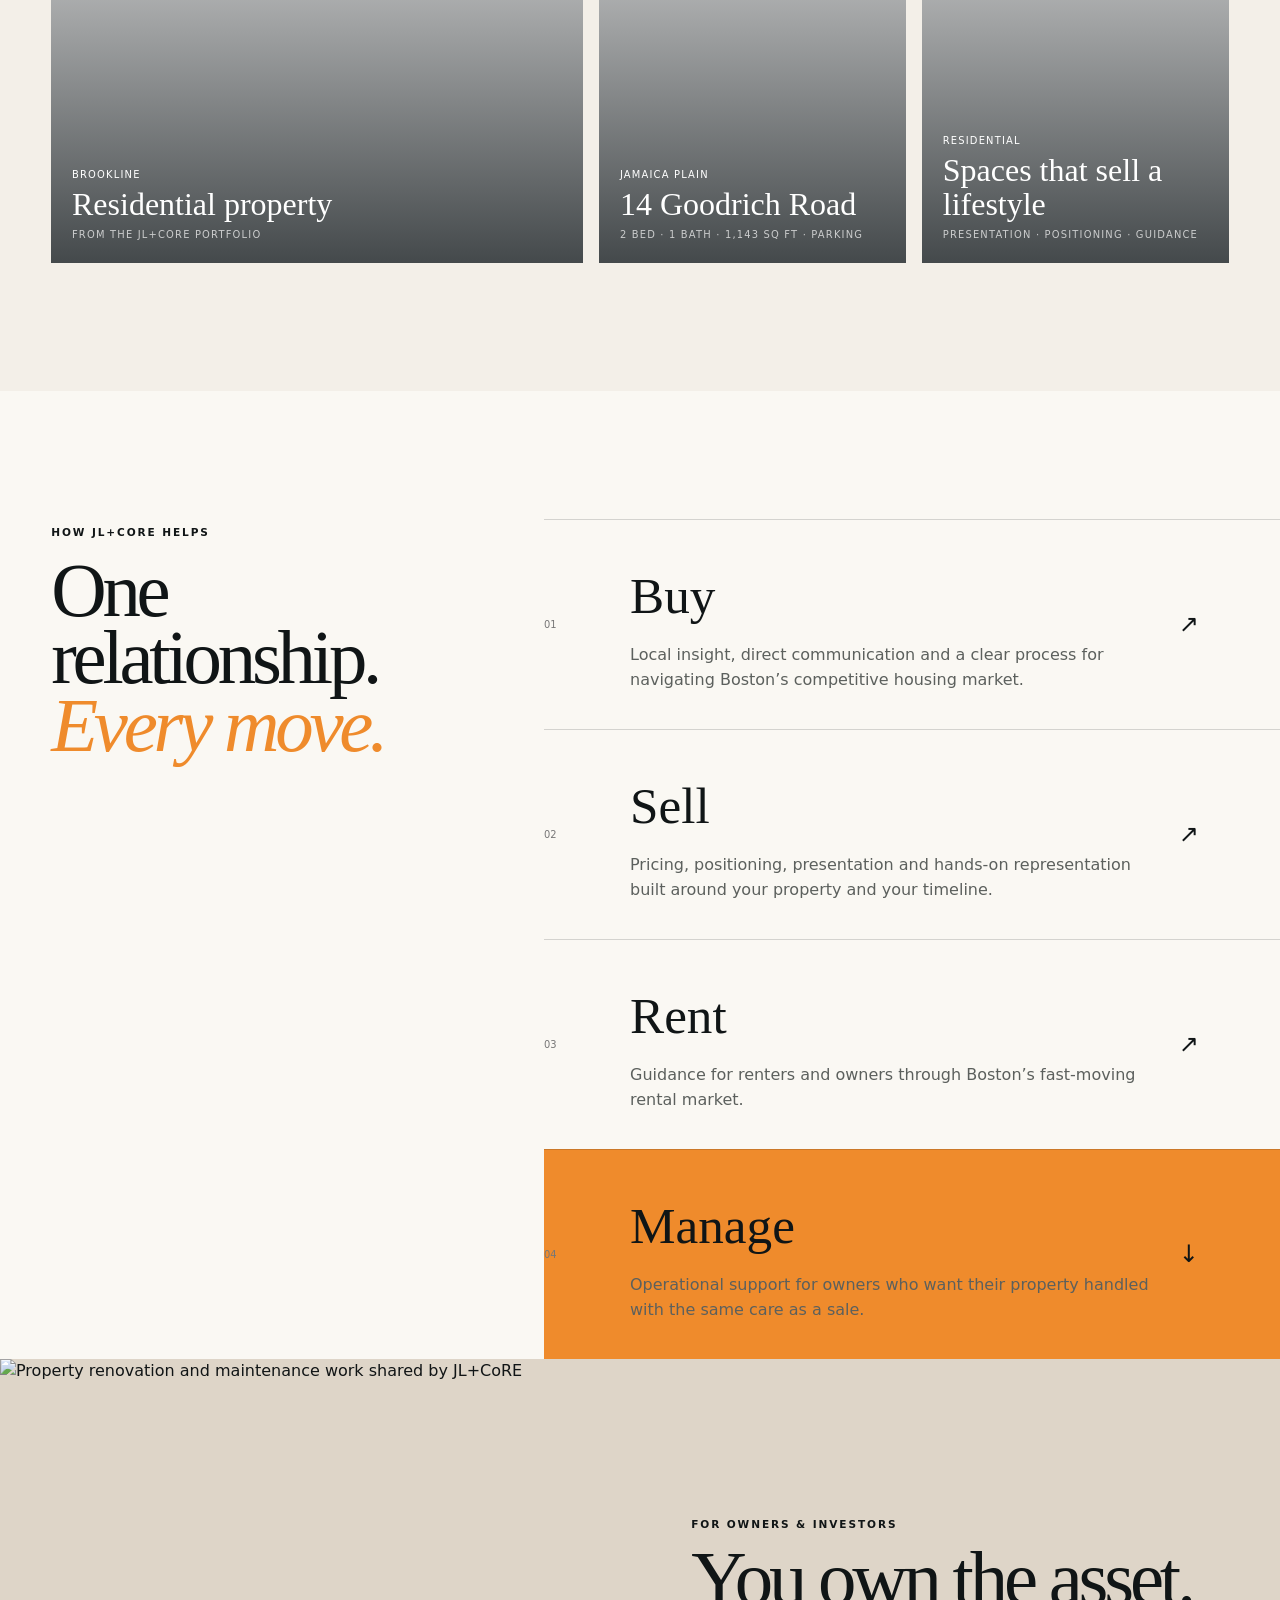
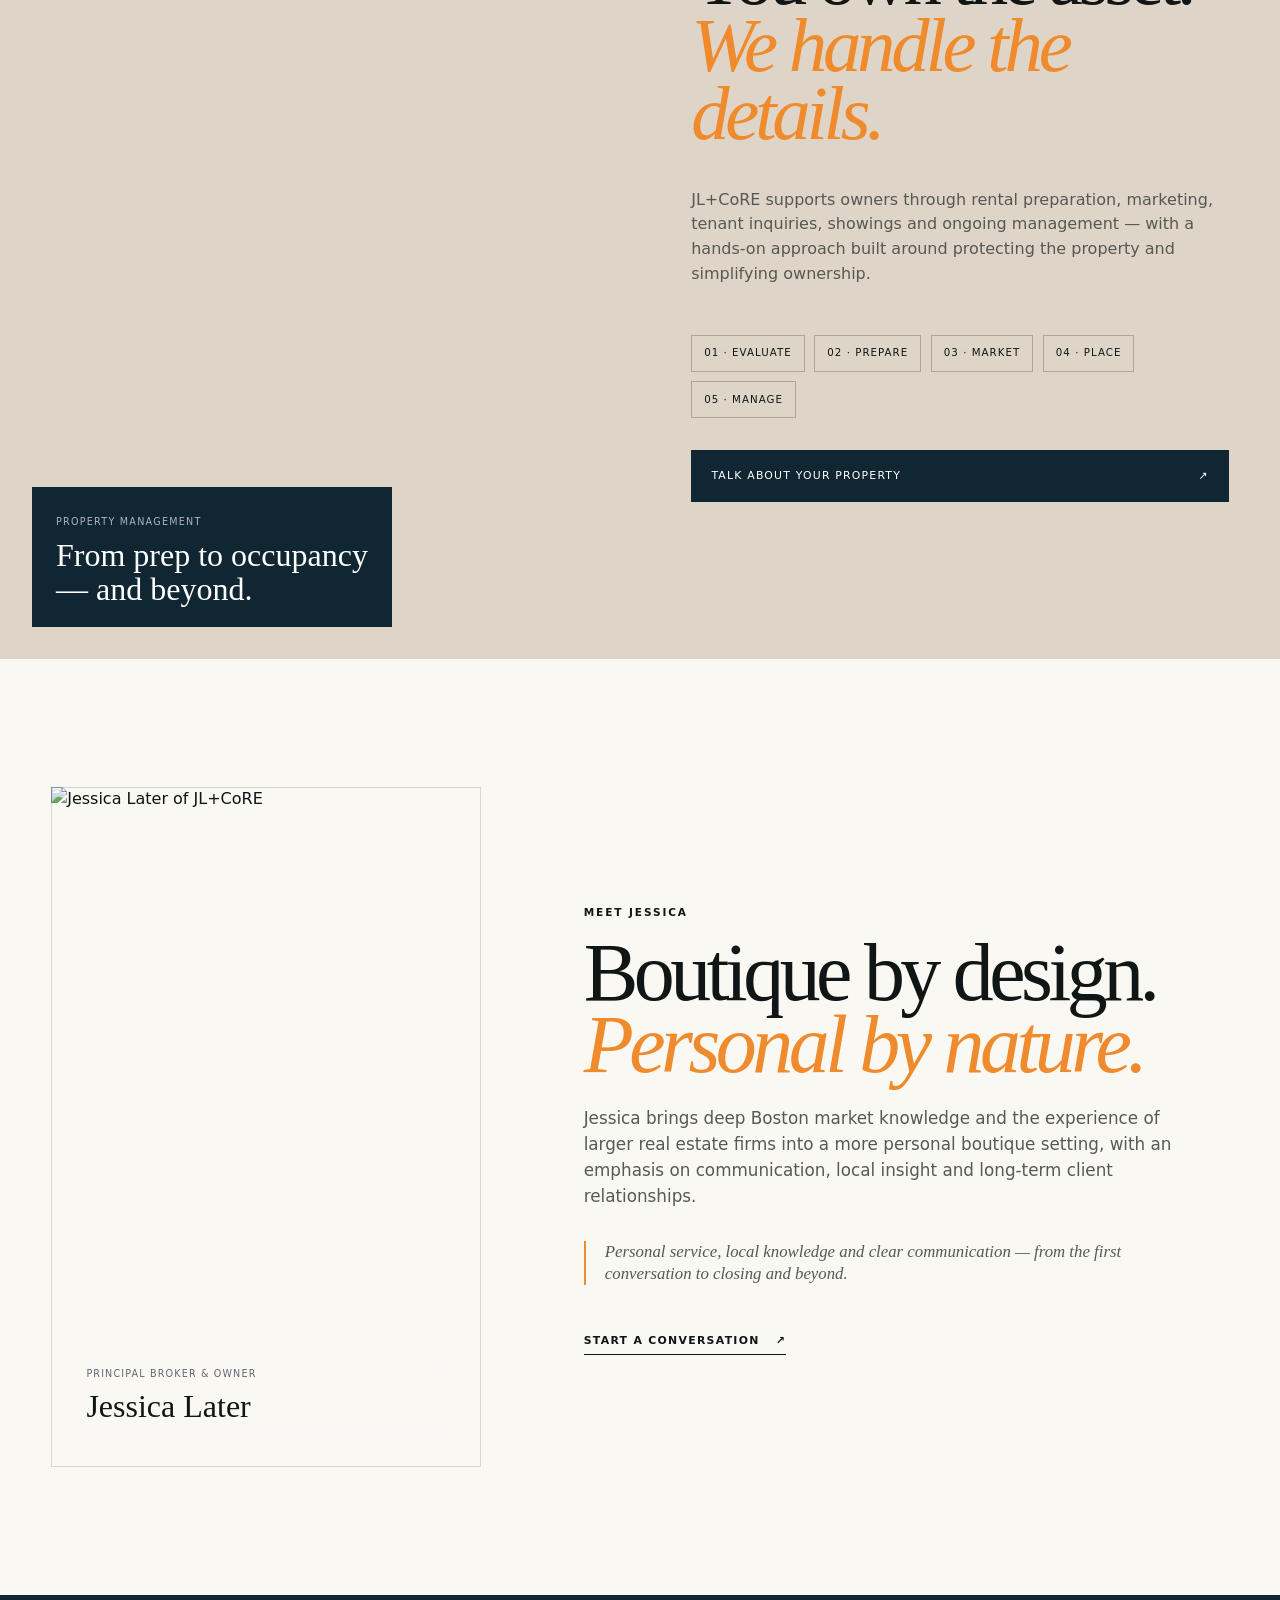
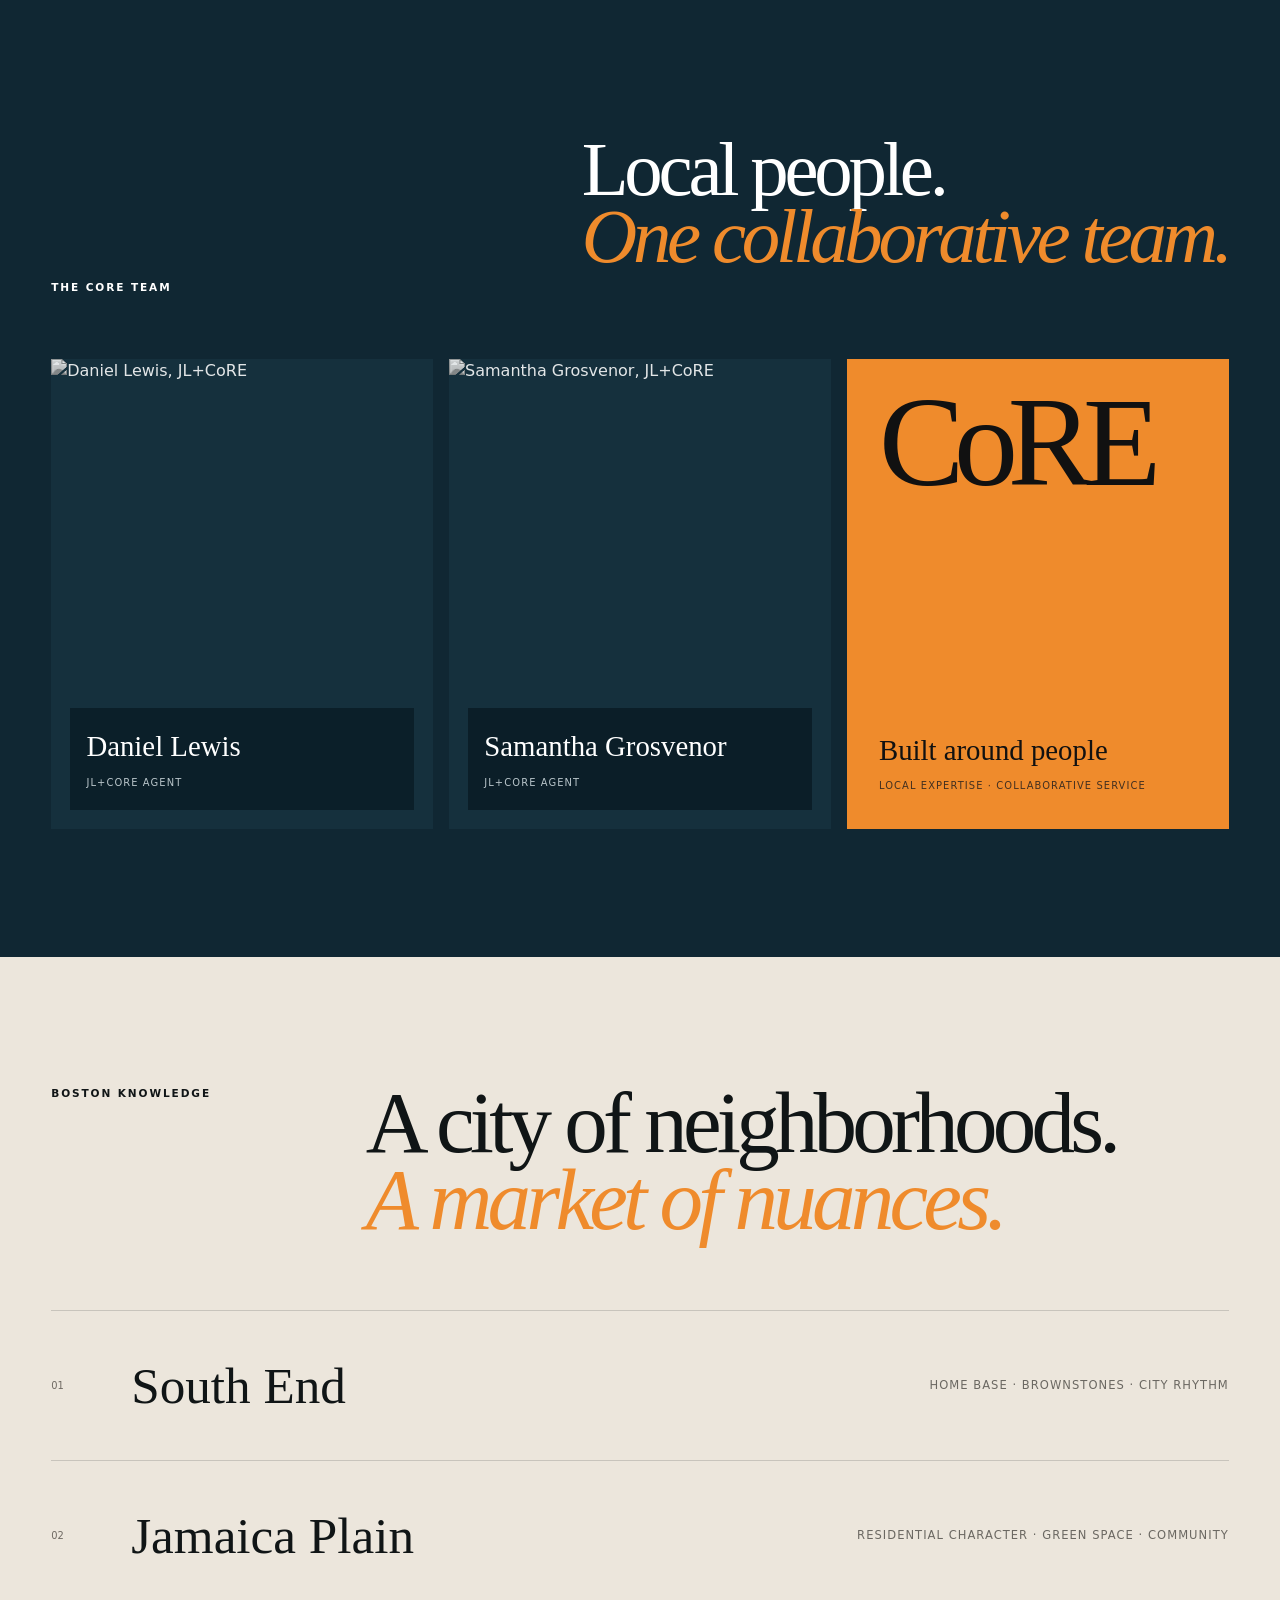
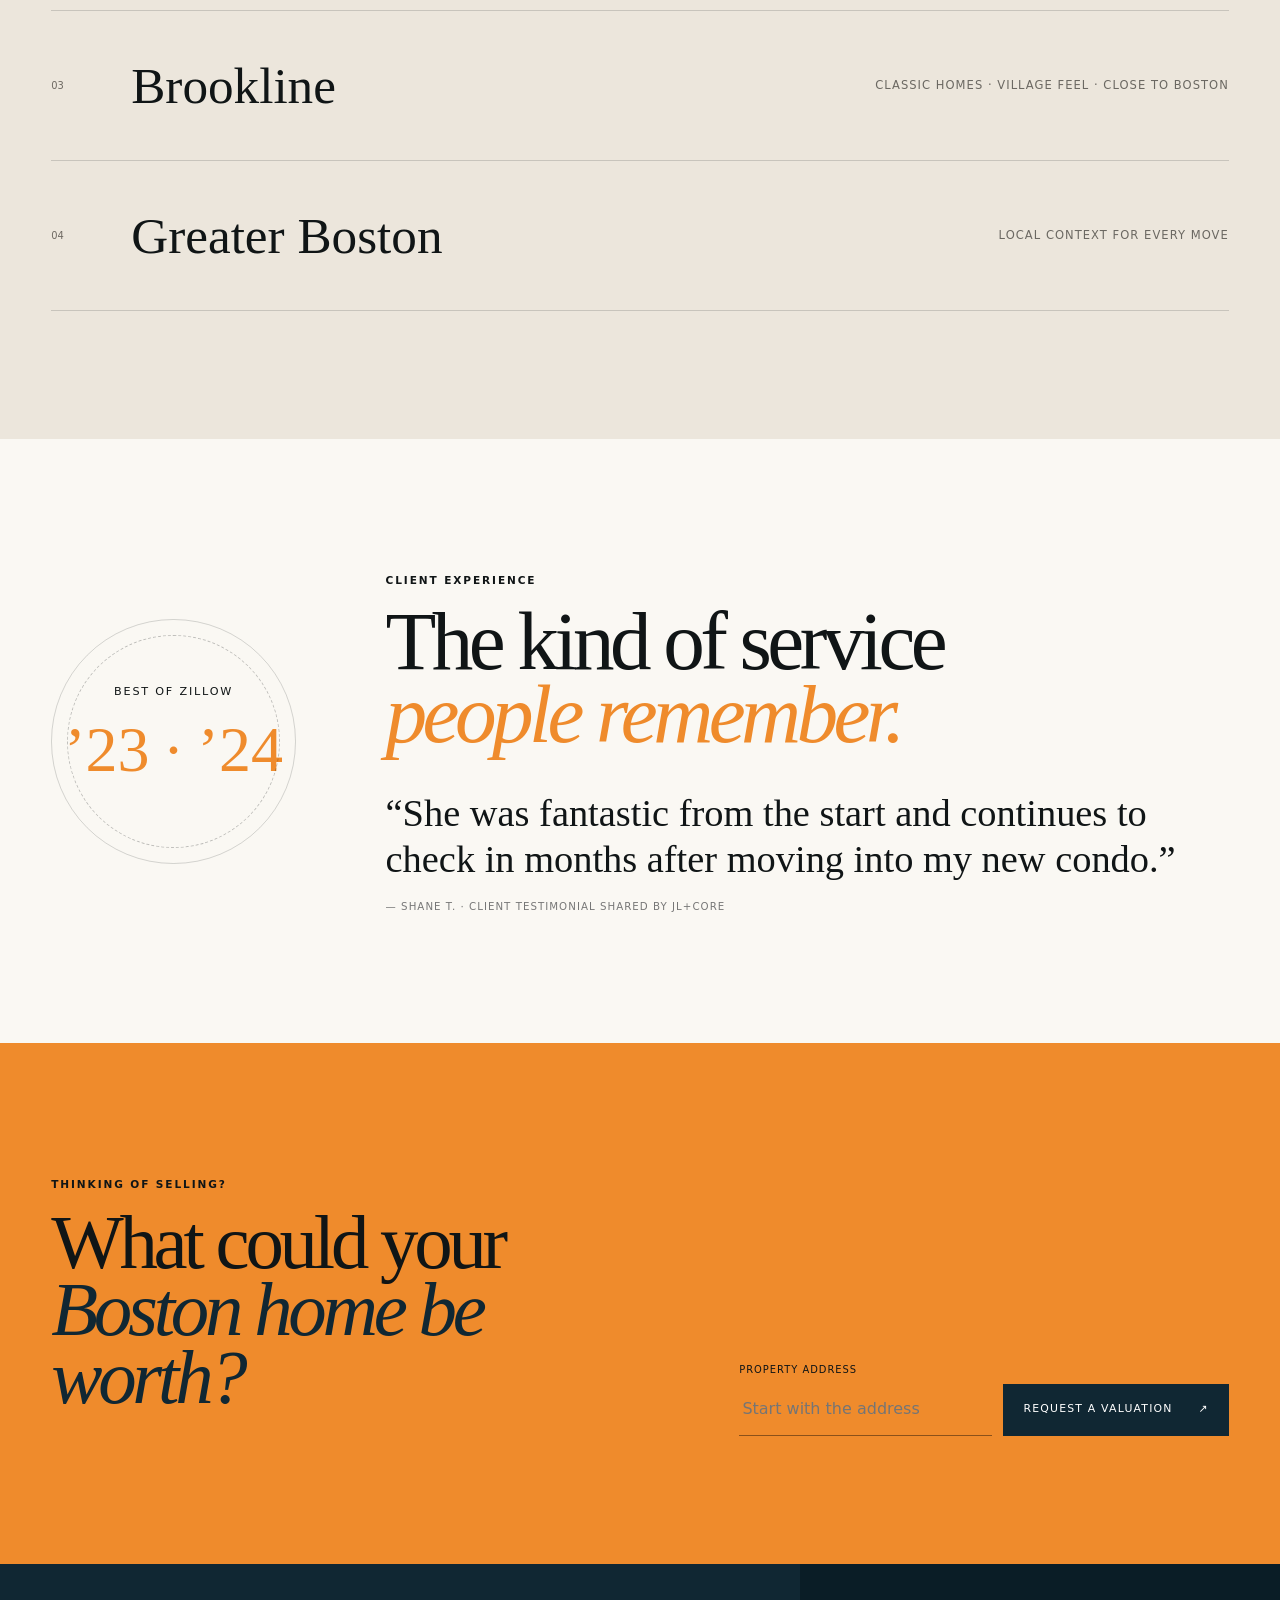
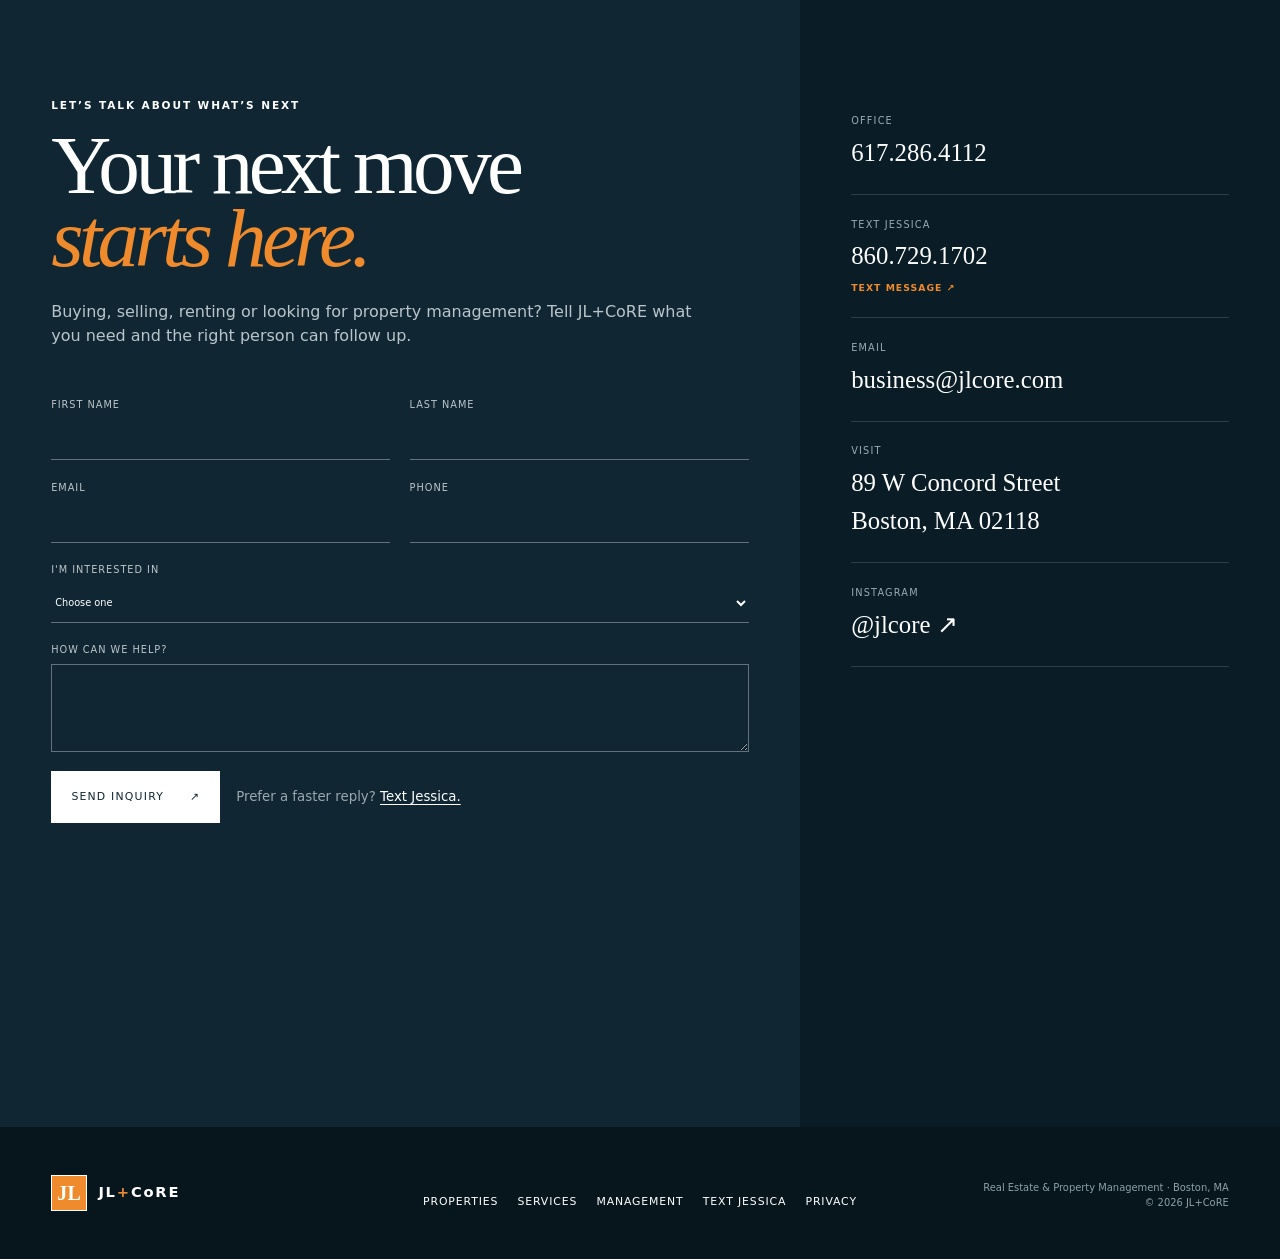
==== commit 1ff36e84: "Add files via upload" ====
--- a/index.html
+++ b/index.html
@@ -98,7 +98,7 @@
       <div class="intro-grid">
         <h2 class="display reveal">Local expertise.<br><em>Human guidance.</em></h2>
         <div class="intro-copy reveal">
-          <p>JL+CoRE is positioned as a boutique brokerage: close enough to know the details, experienced enough to navigate a competitive market, and responsive enough to make the process feel genuinely personal.</p>
+          <p>JL+CoRE is a boutique brokerage built around personal service: close enough to know the details, experienced enough to navigate a competitive market, and responsive enough to make the process feel genuinely personal.</p>
           <a class="text-link" href="#about">Meet JL+CoRE <span>↗</span></a>
         </div>
       </div>
@@ -109,14 +109,14 @@
         <span class="eyebrow">Property search</span>
         <h2 class="display" id="property-search-title">Find the address<br><em>that fits the life.</em></h2>
       </div>
-      <form class="property-search reveal" action="#contact" aria-label="Property search preview">
-        <label><span>Location</span><input type="text" placeholder="Neighborhood, city or address" /></label>
-        <label><span>Price</span><select><option>Any price</option><option>$500K–$750K</option><option>$750K–$1M</option><option>$1M+</option></select></label>
-        <label><span>Beds</span><select><option>Any beds</option><option>1+</option><option>2+</option><option>3+</option></select></label>
-        <label><span>Type</span><select><option>All homes</option><option>Condo</option><option>Single family</option><option>Multi-family</option></select></label>
-        <button class="search-submit" type="submit">Search <span>→</span></button>
+      <form class="property-search reveal" action="#contact" aria-label="Property search">
+        <label><span>Location</span><input type="text" name="location" placeholder="Neighborhood, city or address" /></label>
+        <label><span>Price</span><select name="price"><option>Any price</option><option>$500K–$750K</option><option>$750K–$1M</option><option>$1M+</option></select></label>
+        <label><span>Beds</span><select name="beds"><option>Any beds</option><option>1+</option><option>2+</option><option>3+</option></select></label>
+        <label><span>Type</span><select name="type"><option>All homes</option><option>Condo</option><option>Single family</option><option>Multi-family</option></select></label>
+        <button class="search-submit" type="submit">Start search <span>→</span></button>
       </form>
-      <p class="technical-note reveal">Concept search experience · live inventory, filters, map search and listing pages can be connected to JL+CoRE’s approved IDX/MLS platform.</p>
+      <p class="technical-note reveal">Tell us what you’re looking for — neighborhood, budget and property type — and the JL+CoRE team can help guide your search.</p>
     </section>
 
     <section class="portfolio section" aria-labelledby="portfolio-title">
@@ -125,12 +125,12 @@
           <span class="eyebrow reveal">JL+CoRE in the market</span>
           <h2 class="display reveal" id="portfolio-title">Real homes.<br><em>Real Boston stories.</em></h2>
         </div>
-        <p class="reveal">A selection of real JL+CoRE properties and spaces, presented with a more editorial, design-led approach. Final production media should use the original approved files.</p>
+        <p class="reveal">A closer look at homes and spaces from the JL+CoRE portfolio — presented with the care, context and local perspective every move deserves.</p>
       </div>
       <div class="portfolio-grid">
         <article class="property-feature property-feature-large reveal">
           <img src="assets/images/brookline-instagram.jpg" alt="Bright Brookline living room featured by JL+CoRE" loading="lazy" />
-          <div class="property-caption"><span>Brookline</span><strong>$1,050,000</strong><small>Selected JL+CoRE property</small></div>
+          <div class="property-caption"><span>Brookline</span><strong>Residential property</strong><small>From the JL+CoRE portfolio</small></div>
         </article>
         <article class="property-feature reveal">
           <img src="assets/images/jamaica-plain-instagram.jpg" alt="JL+CoRE property in Jamaica Plain" loading="lazy" />
@@ -232,7 +232,7 @@
         <h2 class="display reveal" id="valuation-title">What could your<br><em>Boston home be worth?</em></h2>
       </div>
       <form class="valuation-form reveal" action="#contact">
-        <label><span>Property address</span><input type="text" placeholder="Start with the address" required></label>
+        <label><span>Property address</span><input type="text" name="property-address" placeholder="Start with the address" required></label>
         <button class="button button-orange" type="submit">Request a valuation <span>↗</span></button>
       </form>
     </section>
@@ -251,7 +251,7 @@
           </div>
           <label>I'm interested in<select name="interest" required><option value="">Choose one</option><option>Buying</option><option>Selling</option><option>Renting</option><option>Property Management</option><option>Home Valuation</option><option>Other</option></select></label>
           <label>How can we help?<textarea name="message" rows="4" required></textarea></label>
-          <div class="form-bottom"><button class="button button-light" type="submit">Send inquiry <span>↗</span></button><small>Concept preview · live lead routing can connect to JL+CoRE’s preferred email/CRM workflow.</small></div>
+          <div class="form-bottom"><button class="button button-light" type="submit">Send inquiry <span>↗</span></button><small>Prefer a faster reply? <a href="sms:+18607291702">Text Jessica.</a></small></div>
           <div class="form-status" aria-live="polite"></div>
         </form>
       </div>
@@ -275,7 +275,7 @@
   <footer class="footer">
     <a class="brand footer-brand" href="#top"><span class="brand-mark">JL</span><span class="brand-word">JL<span>+</span>CoRE</span></a>
     <div class="footer-links"><a href="#properties">Properties</a><a href="#services">Services</a><a href="#management">Management</a><a href="sms:+18607291702">Text Jessica</a><a href="privacy.html">Privacy</a></div>
-    <div class="footer-meta"><span>Real Estate & Property Management · Boston, MA</span><span>© <span id="year"></span> JL+CoRE · Concept preview</span></div>
+    <div class="footer-meta"><span>Real Estate & Property Management · Boston, MA</span><span>© <span id="year"></span> JL+CoRE</span></div>
   </footer>
 
   <script src="script.js" defer></script>
--- a/styles.css
+++ b/styles.css
@@ -39,3 +39,4 @@
   .mobile-action-label{font-size:.69rem;font-weight:800;letter-spacing:.12em;text-transform:uppercase}
   .mobile-action-meta{font-size:.56rem;letter-spacing:.08em;text-transform:uppercase;opacity:.68}
 }
+.form-bottom small a{color:#fff;text-decoration:underline;text-underline-offset:3px}.form-bottom small a:hover{color:var(--orange)}
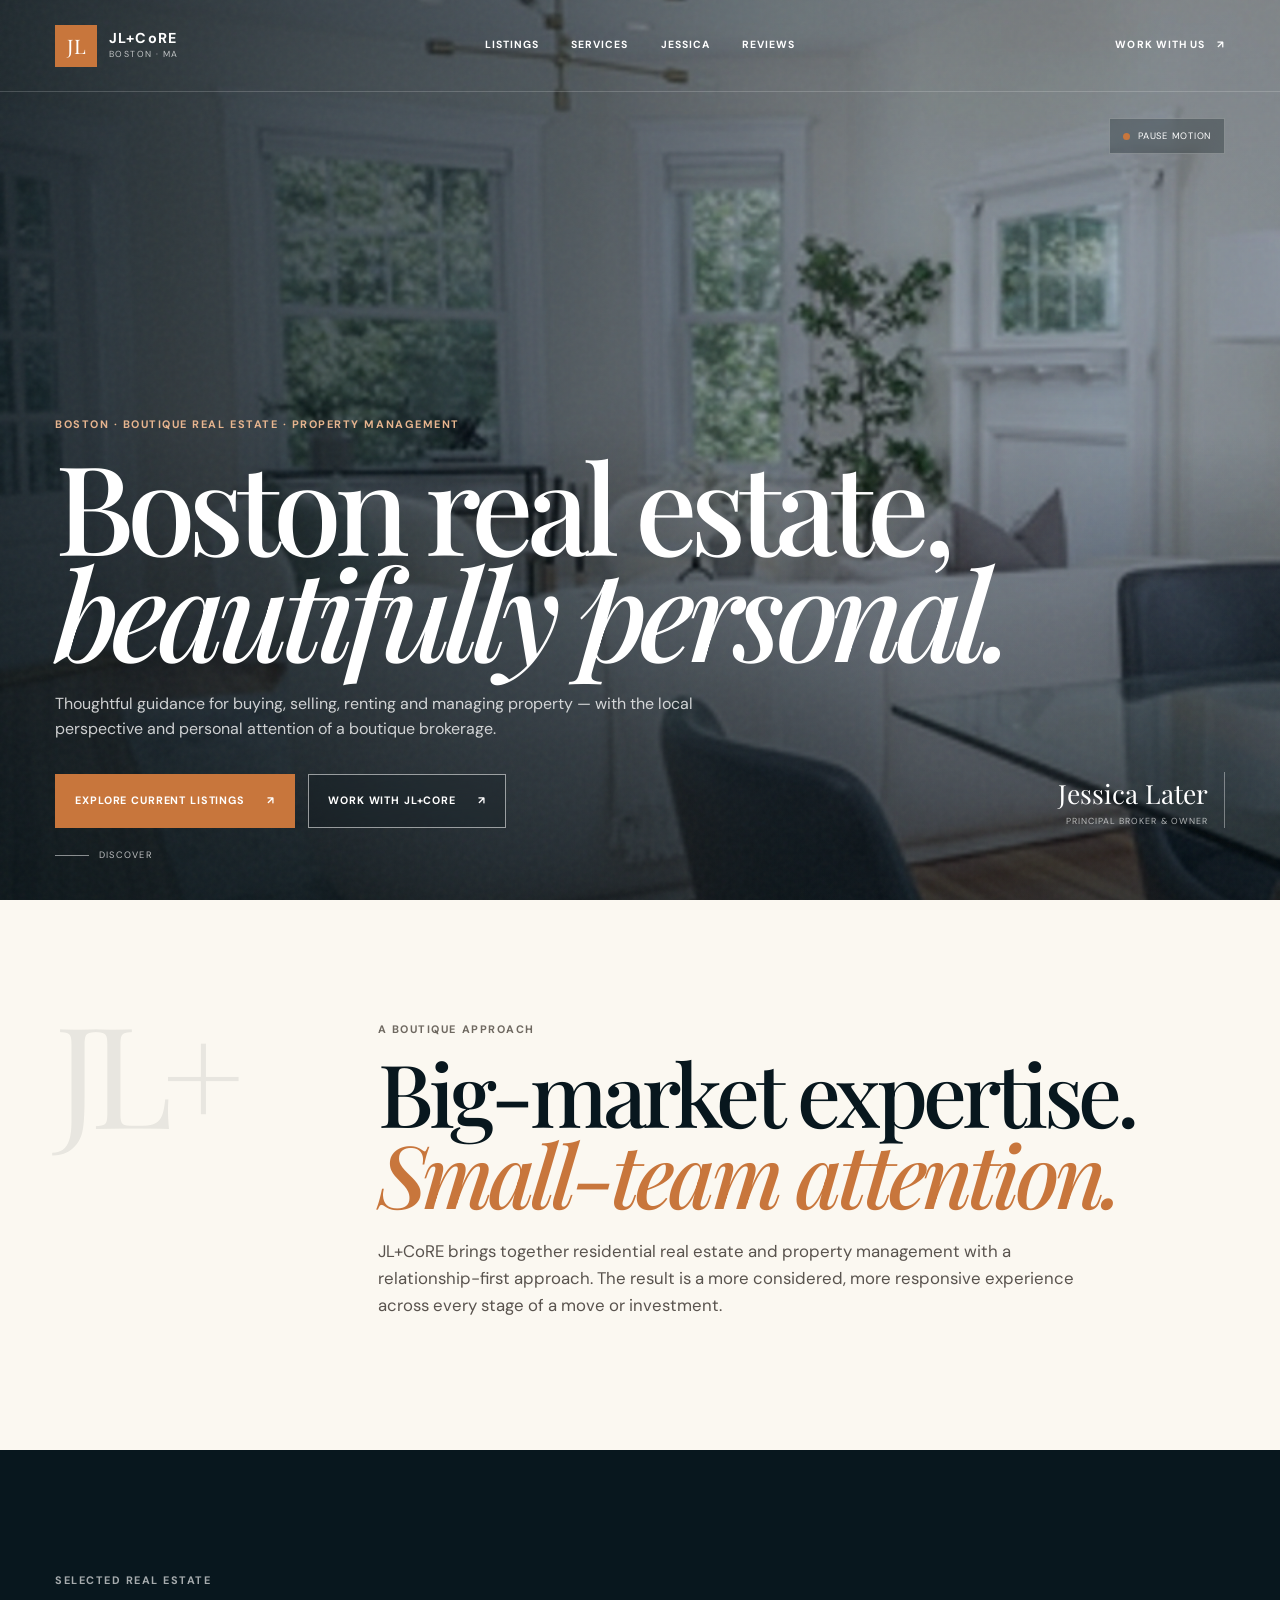
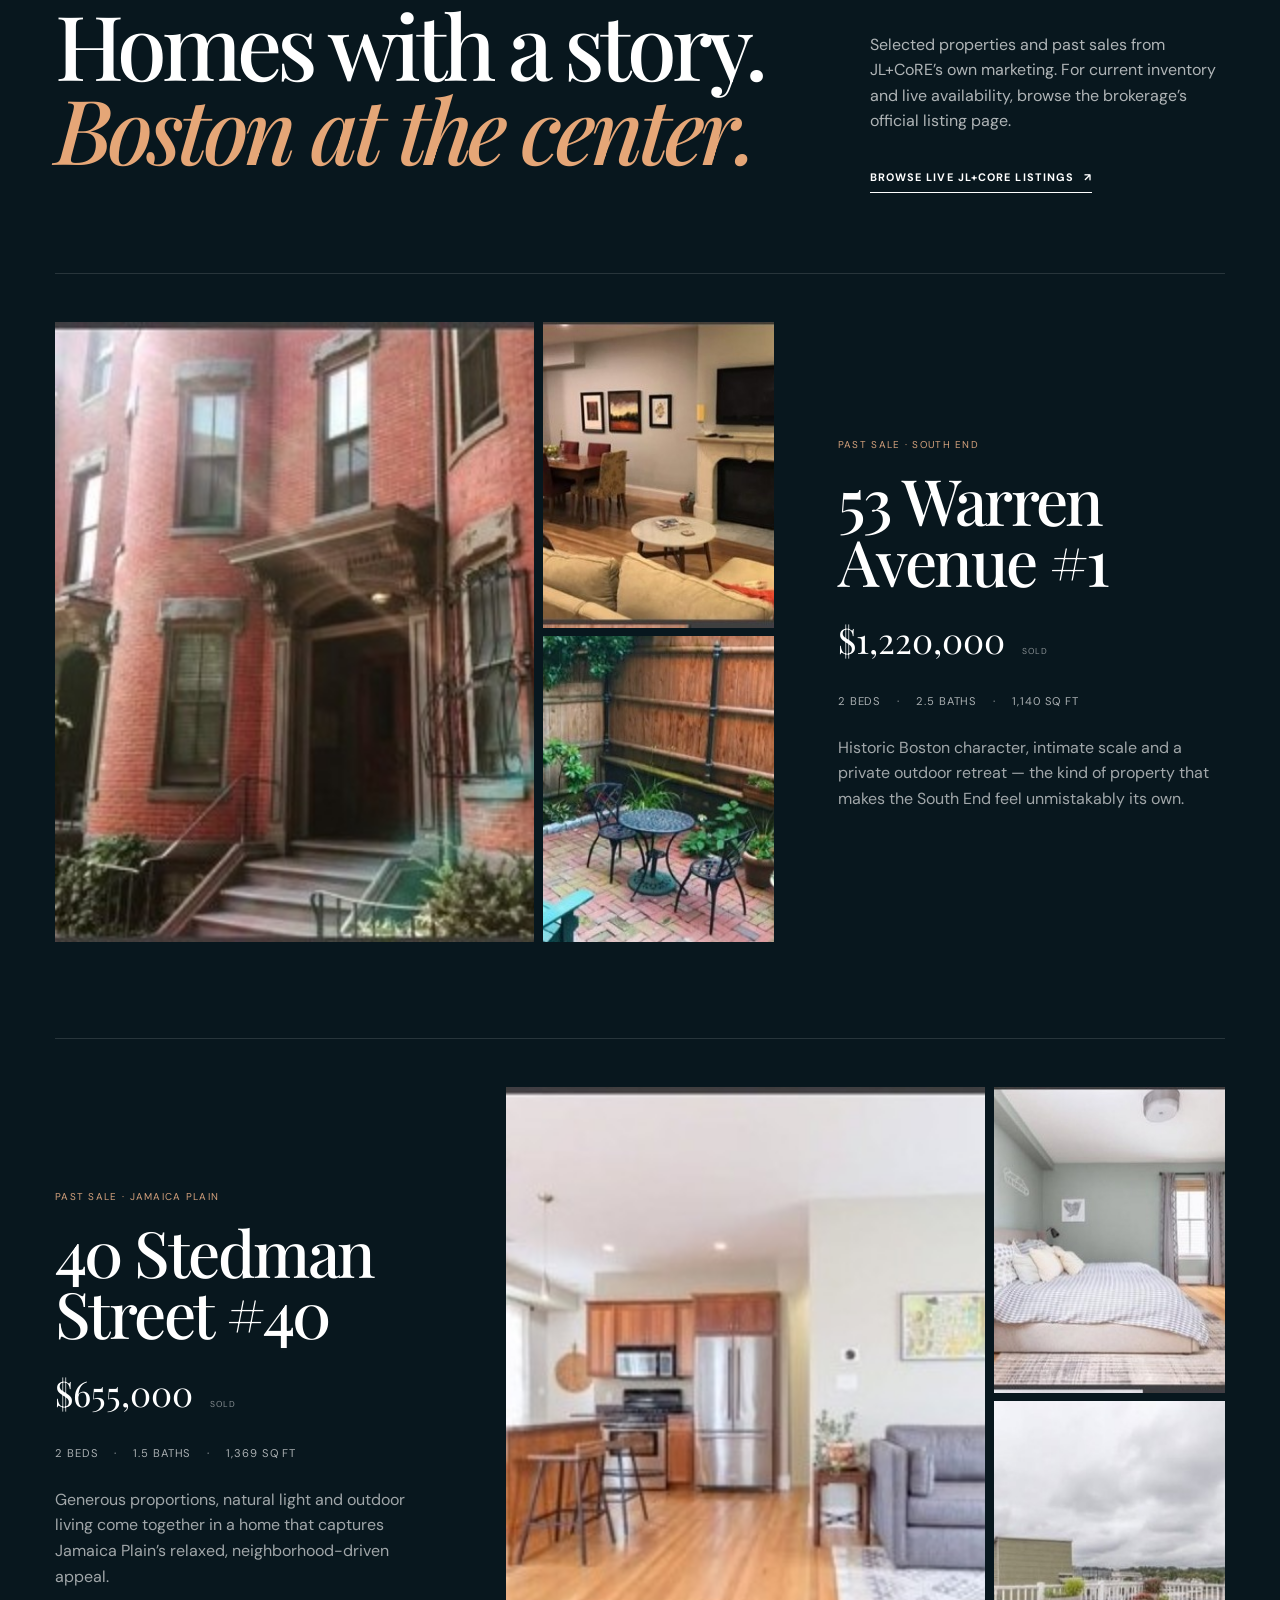
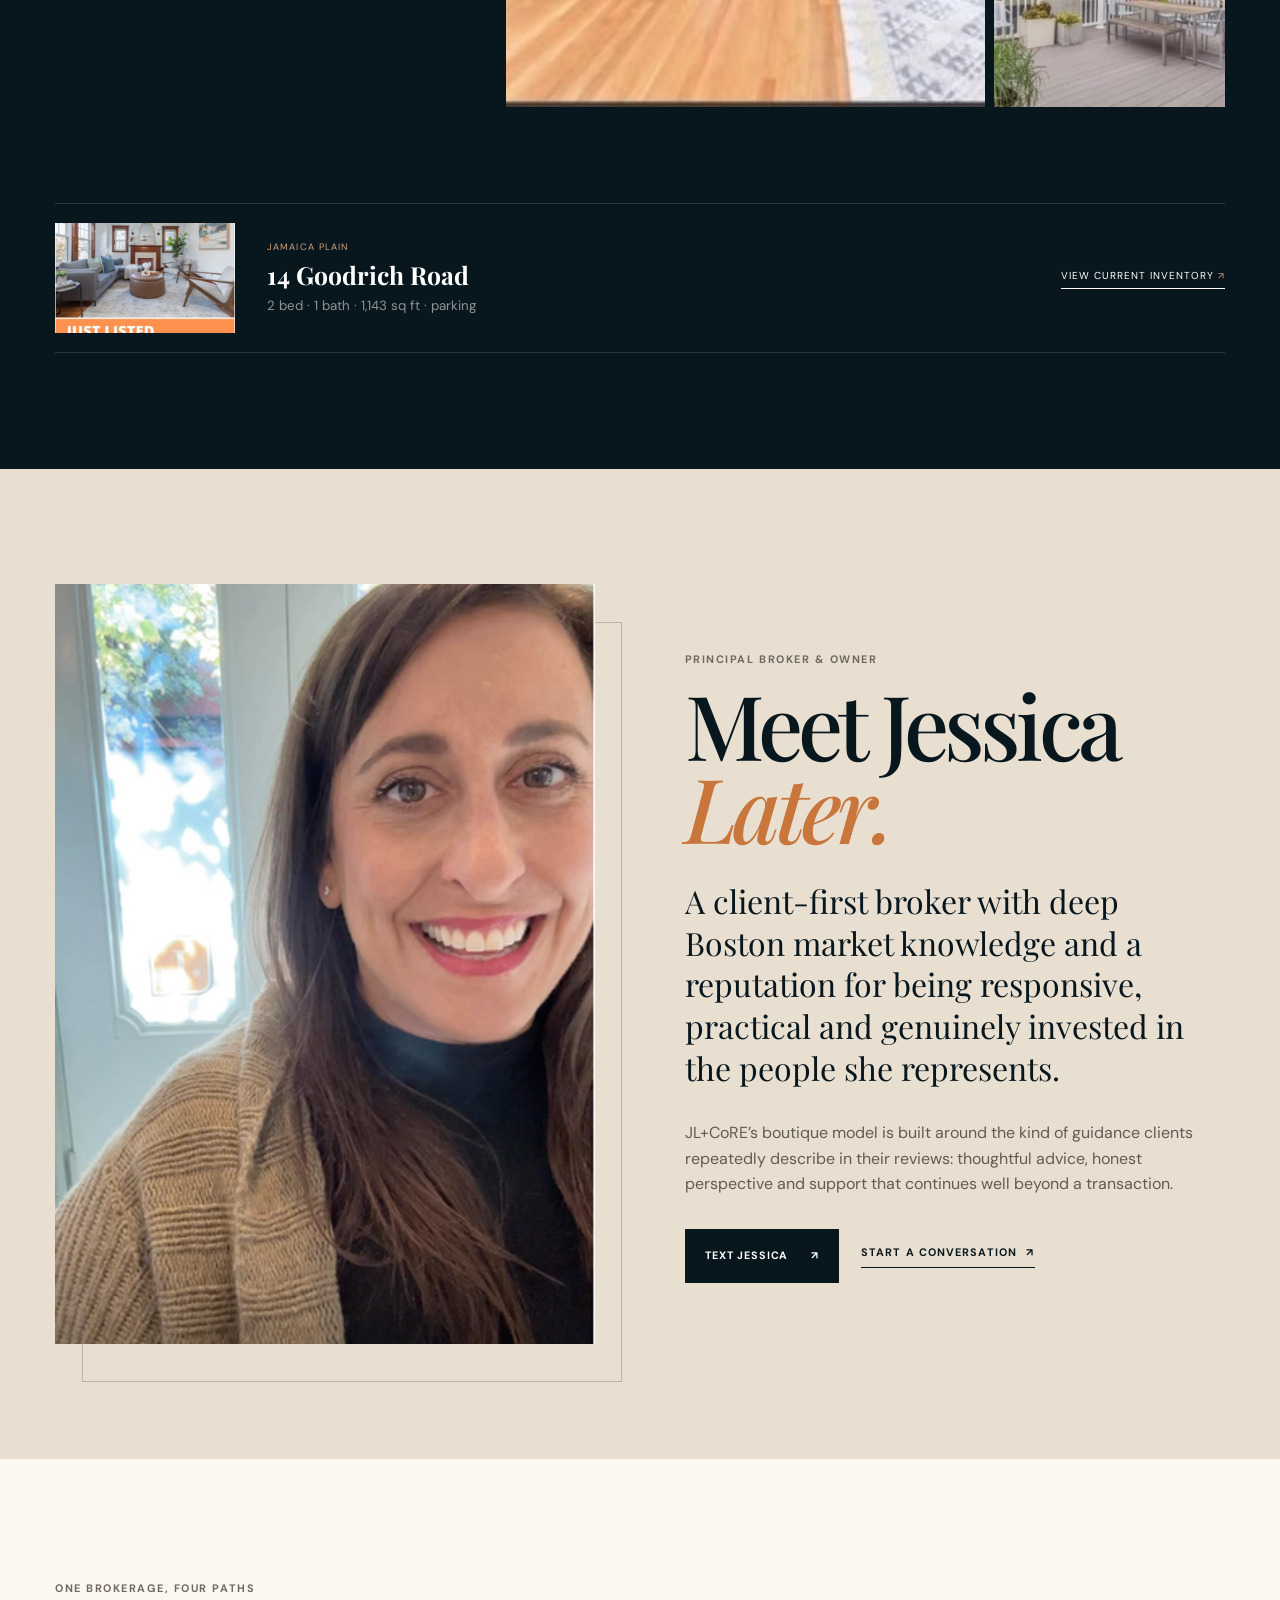
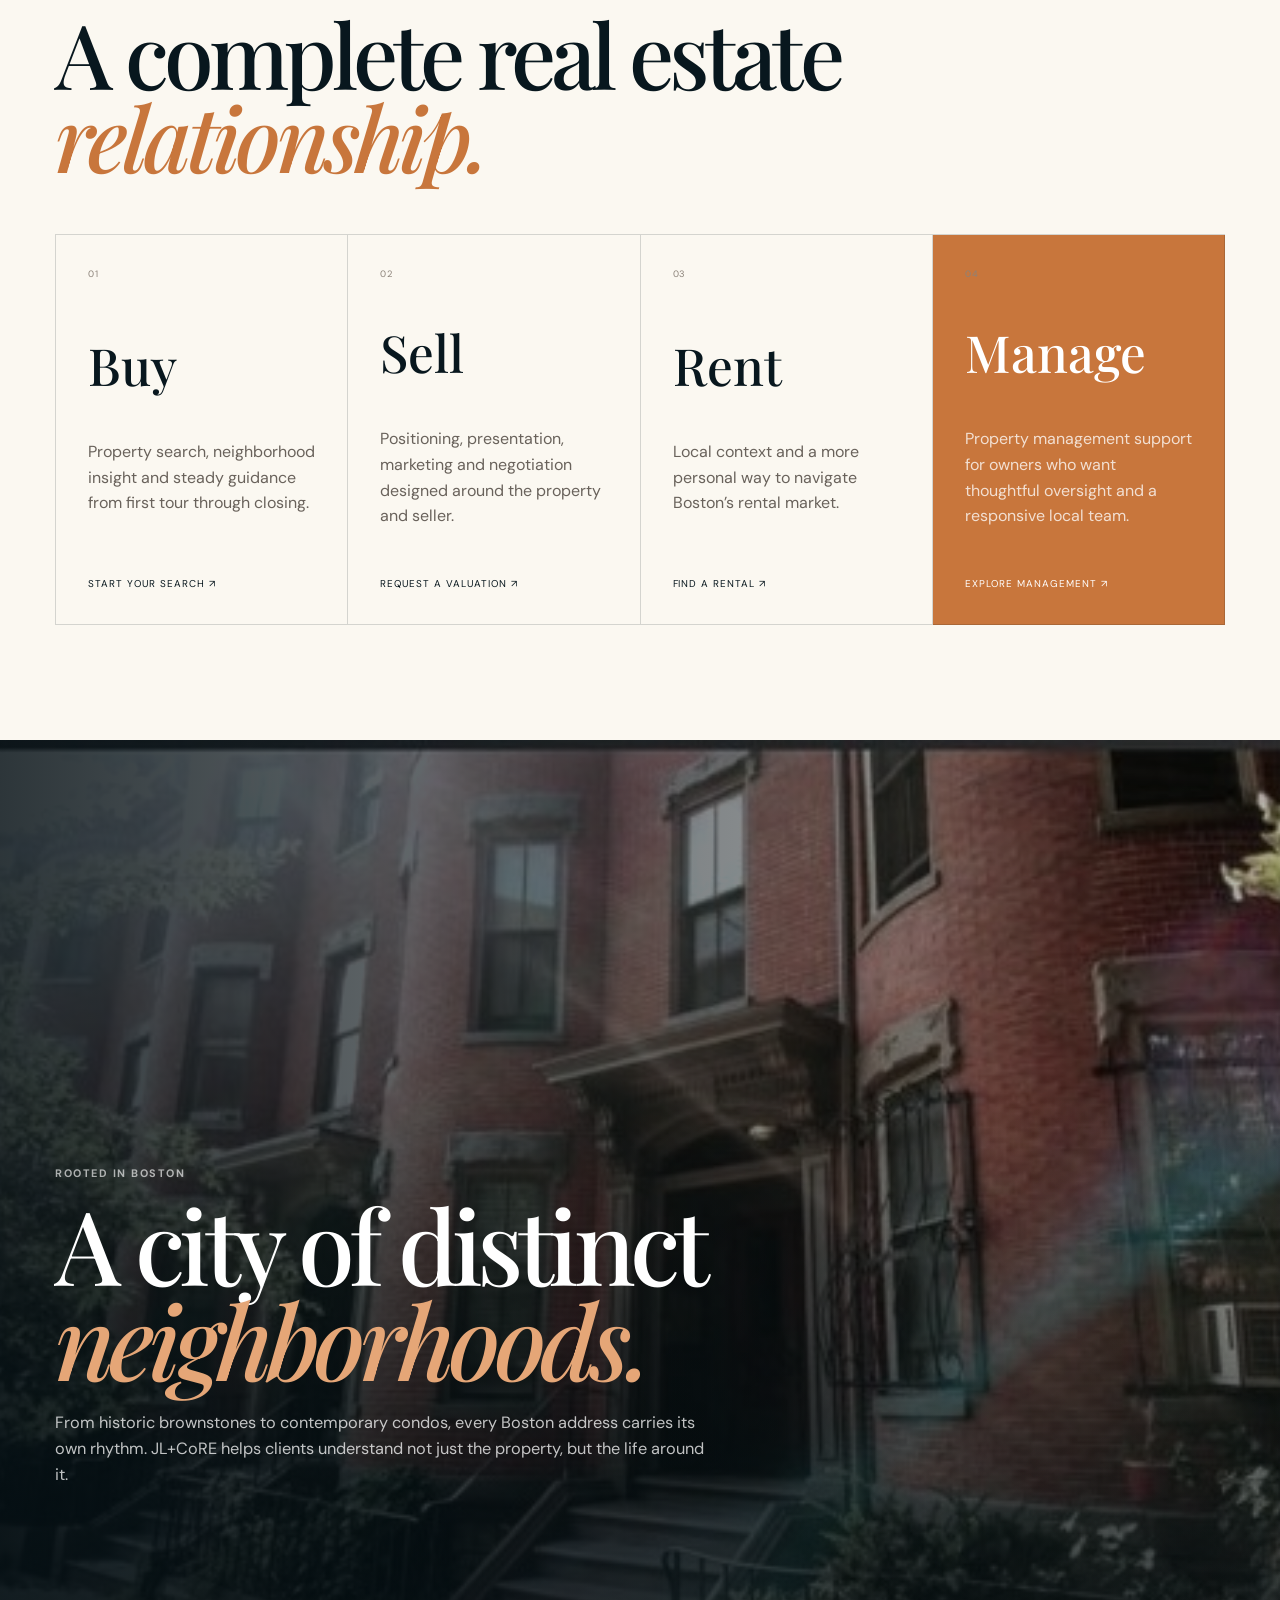
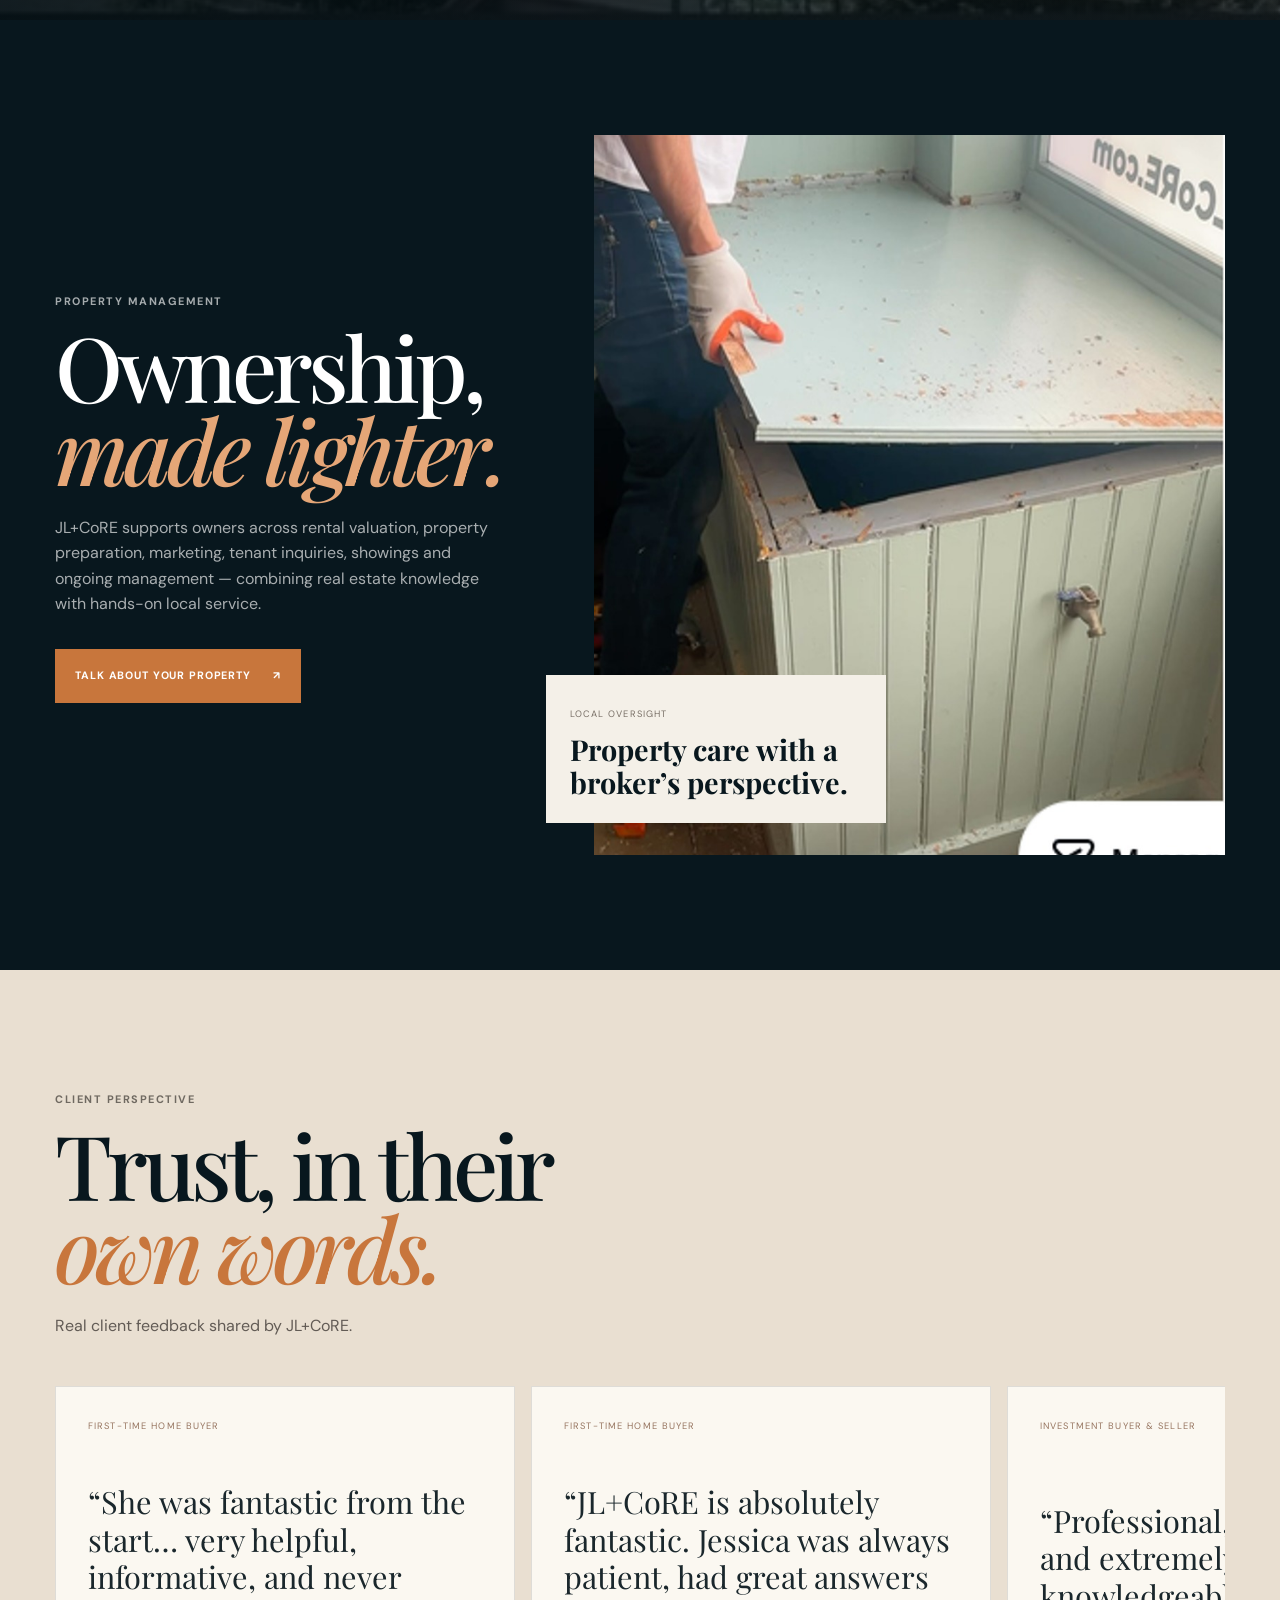
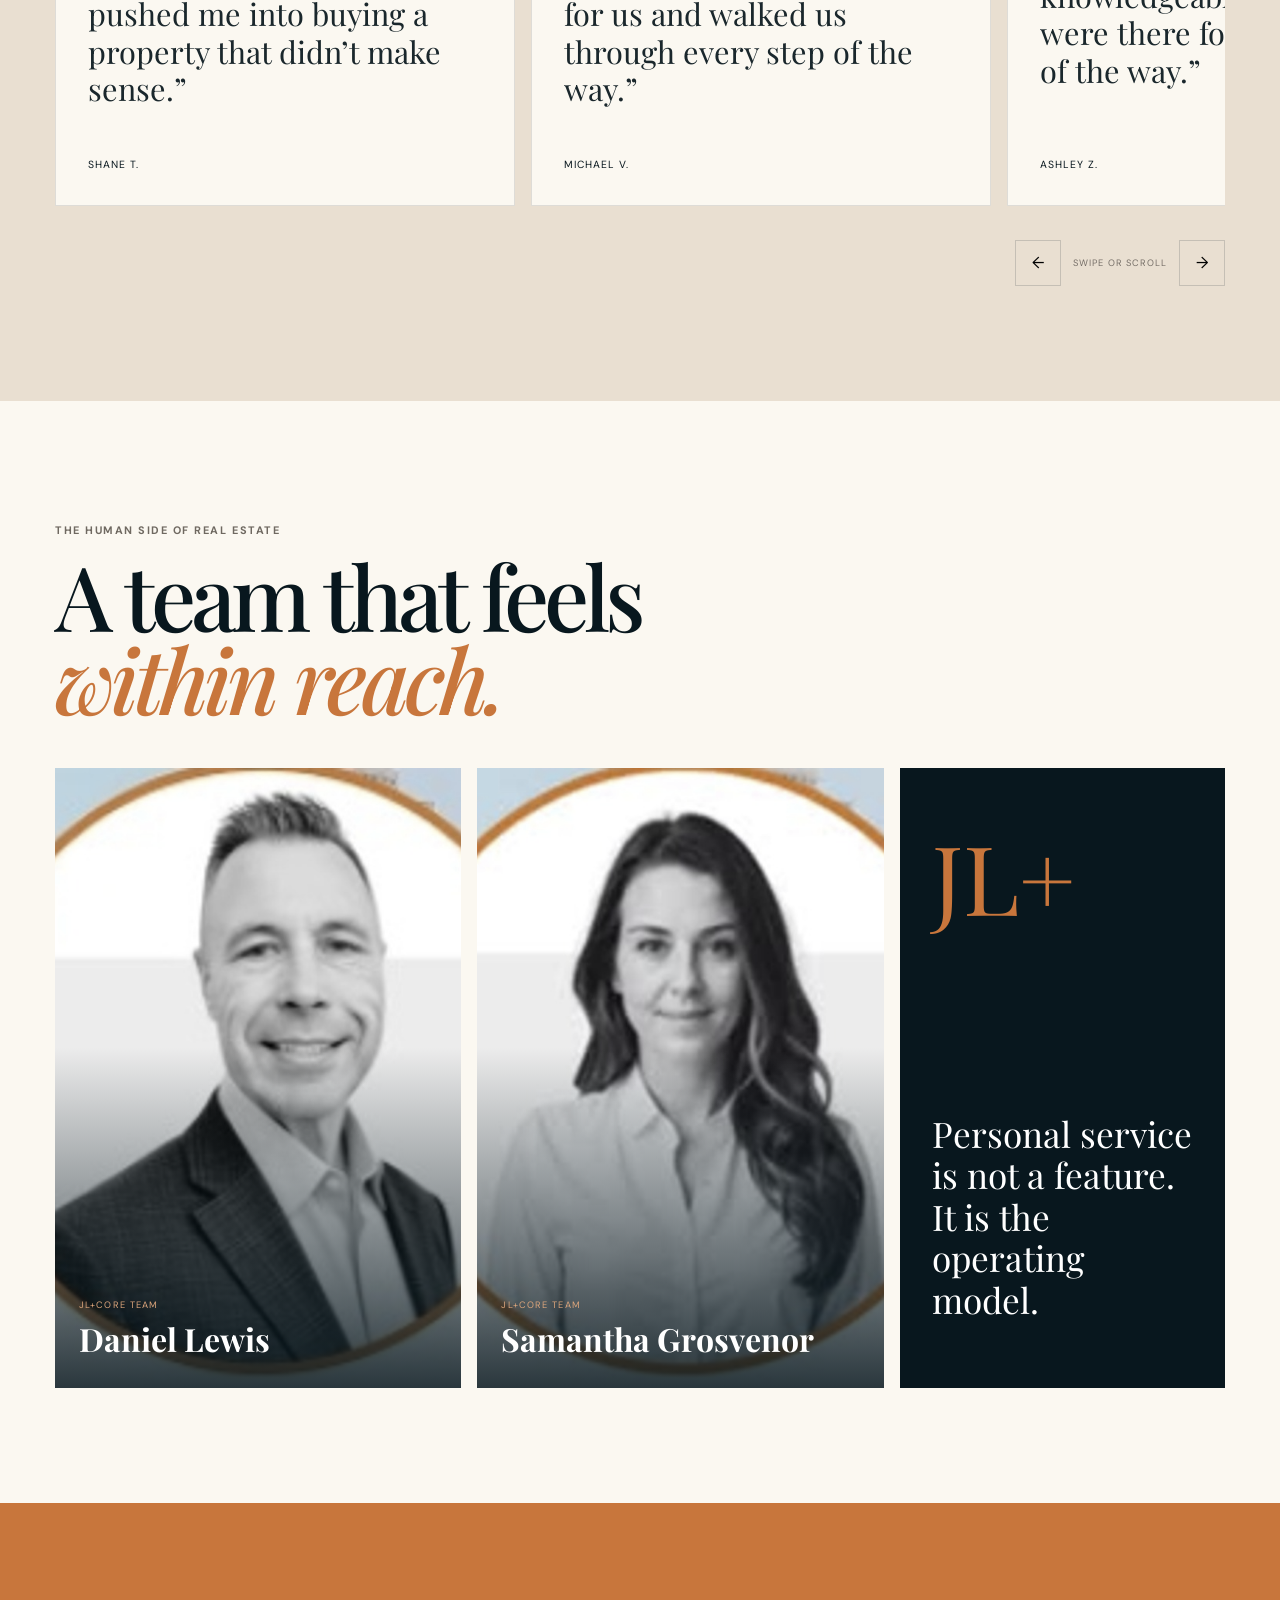
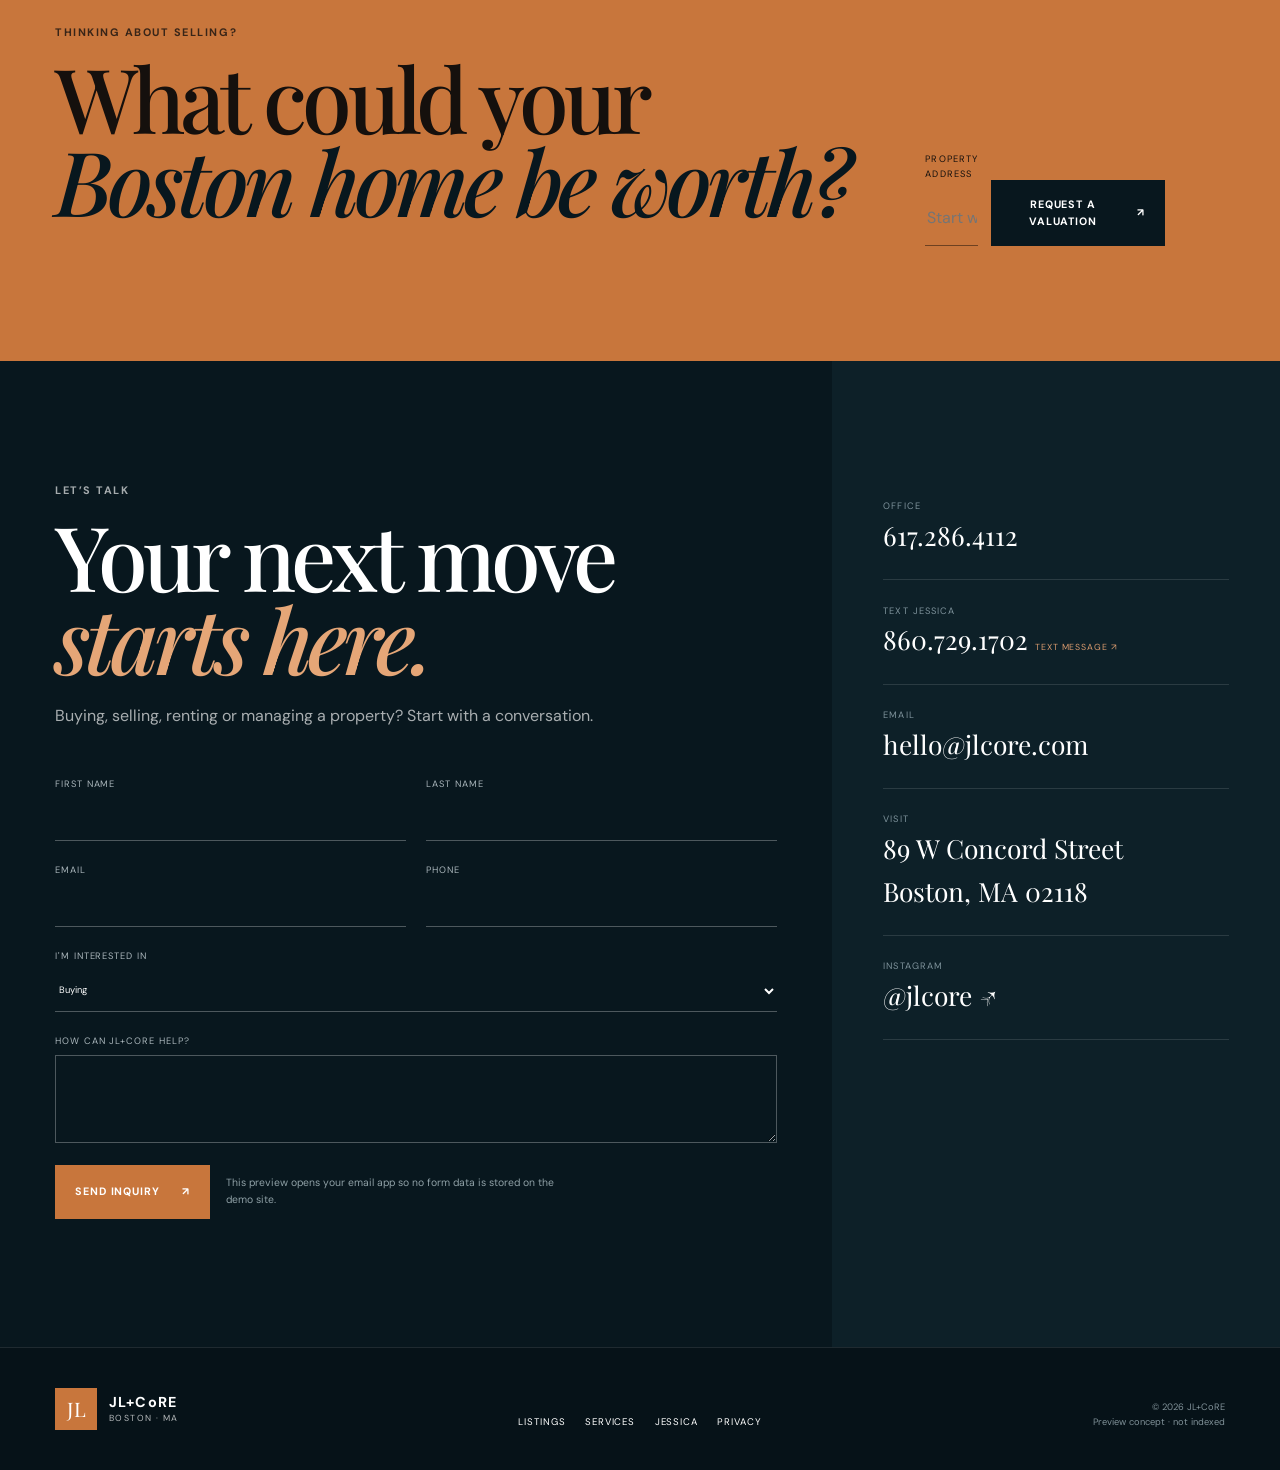
==== commit 454b8c48: "Add files via upload" ====
--- a/index.html
+++ b/index.html
@@ -3,39 +3,33 @@
 <head>
   <meta charset="utf-8" />
   <meta name="viewport" content="width=device-width, initial-scale=1" />
-  <title>JL+CoRE | Boston Real Estate & Property Management</title>
-  <meta name="description" content="A boutique Boston real estate brokerage for buying, selling, renting and property management." />
-  <meta name="theme-color" content="#102733" />
+  <title>JL+CoRE | Boutique Boston Real Estate & Property Management</title>
+  <meta name="description" content="Boutique Boston real estate, property management and personalized guidance with Jessica Later and JL+CoRE." />
   <meta name="robots" content="noindex,nofollow" />
+  <meta name="theme-color" content="#09171e" />
   <link rel="canonical" href="https://www.jlcore.com/" />
-  <link rel="icon" href="assets/favicon.svg" type="image/svg+xml" />
+  <link rel="icon" href="favicon.svg" type="image/svg+xml" />
   <link rel="manifest" href="site.webmanifest" />
+  <link rel="preconnect" href="https://fonts.googleapis.com" />
+  <link rel="preconnect" href="https://fonts.gstatic.com" crossorigin />
+  <link rel="preconnect" href="https://videos.pexels.com" />
+  <link href="https://fonts.googleapis.com/css2?family=DM+Sans:wght@400;500;600;700&family=Playfair+Display:ital,wght@0,500;0,600;1,500&display=swap" rel="stylesheet" />
+  <link rel="stylesheet" href="styles.css" />
   <meta property="og:type" content="website" />
-  <meta property="og:title" content="JL+CoRE | Boston Real Estate. Elevated." />
-  <meta property="og:description" content="Boutique real estate and property management in Boston, Massachusetts." />
-  <meta property="og:image" content="https://leandroramos1985.github.io/jlcore-preview/assets/og-image.png" />
-  <meta property="og:image:width" content="1200" />
-  <meta property="og:image:height" content="630" />
+  <meta property="og:title" content="JL+CoRE | Boston Real Estate, Elevated" />
+  <meta property="og:description" content="A boutique real estate and property management experience in Boston." />
+  <meta property="og:image" content="https://leandroramos1985.github.io/jlcore-preview/og-image.png" />
   <meta property="og:url" content="https://leandroramos1985.github.io/jlcore-preview/" />
   <meta name="twitter:card" content="summary_large_image" />
-  <link rel="preconnect" href="https://videos.pexels.com" />
-    <link rel="stylesheet" href="styles.css" />
   <script type="application/ld+json">
   {
-    "@context": "https://schema.org",
-    "@type": "RealEstateAgent",
-    "name": "Jessica Later & JL+CoRE",
-    "url": "https://www.jlcore.com/",
-    "telephone": "+1-617-286-4112",
-    "email": "business@jlcore.com",
-    "address": {
-      "@type": "PostalAddress",
-      "streetAddress": "89 W Concord Street",
-      "addressLocality": "Boston",
-      "addressRegion": "MA",
-      "postalCode": "02118",
-      "addressCountry": "US"
-    }
+    "@context":"https://schema.org",
+    "@type":"RealEstateAgent",
+    "name":"Jessica Later & JL+CoRE",
+    "url":"https://www.jlcore.com/",
+    "telephone":"+1-617-286-4112",
+    "email":"hello@jlcore.com",
+    "address":{"@type":"PostalAddress","streetAddress":"89 W Concord Street","addressLocality":"Boston","addressRegion":"MA","postalCode":"02118","addressCountry":"US"}
   }
   </script>
 </head>
@@ -45,239 +39,235 @@
 
   <header class="header" id="top">
     <a class="brand" href="#top" aria-label="JL+CoRE home">
-      <span class="brand-mark" aria-hidden="true">JL</span>
-      <span class="brand-word">JL<span>+</span>CoRE</span>
+      <span class="brand-mark">JL</span>
+      <span class="brand-copy"><strong>JL+CoRE</strong><small>Boston · MA</small></span>
     </a>
     <nav class="nav" aria-label="Primary navigation">
-      <a href="#properties">Properties</a>
-      <a href="#services">Buy / Sell</a>
-      <a href="#management">Management</a>
-      <a href="#about">About</a>
+      <a href="#listings">Listings</a>
+      <a href="#services">Services</a>
+      <a href="#jessica">Jessica</a>
+      <a href="#reviews">Reviews</a>
     </nav>
     <a class="header-cta" href="#contact">Work with us <span>↗</span></a>
     <button class="menu-toggle" aria-label="Open navigation" aria-expanded="false" aria-controls="mobile-nav"><span></span><span></span></button>
   </header>
 
   <nav class="mobile-nav" id="mobile-nav" hidden aria-label="Mobile navigation">
-    <a href="#properties">Properties</a><a href="#services">Buy / Sell</a><a href="#management">Management</a><a href="#about">About</a><a href="#contact">Contact</a>
+    <a href="#listings">Listings</a><a href="#services">Services</a><a href="#jessica">Jessica</a><a href="#reviews">Reviews</a><a href="#contact">Contact</a>
   </nav>
 
   <main id="main">
     <section class="hero" aria-labelledby="hero-title">
-      <video class="hero-video motion-media" autoplay muted loop playsinline preload="metadata" poster="assets/images/brookline-instagram.jpg" aria-hidden="true">
+      <video class="hero-video motion-media" autoplay muted loop playsinline preload="metadata" poster="brookline.jpg" aria-hidden="true">
         <source src="https://videos.pexels.com/video-files/12595925/12595925-hd_1920_1080_30fps.mp4" type="video/mp4" />
       </video>
       <div class="hero-poster" aria-hidden="true"></div>
-      <div class="hero-overlay" aria-hidden="true"></div>
-      <div class="hero-lines" aria-hidden="true"></div>
-      <div class="hero-copy">
-        <div class="hero-kicker reveal">Trusted boutique brokerage · Boston, MA</div>
-        <h1 class="reveal" id="hero-title">Boston real estate.<br><em>Elevated.</em></h1>
-        <p class="reveal">Buying, selling, renting and property management with a local team built around personal service, sharp market knowledge and long-term relationships.</p>
+      <div class="hero-shade" aria-hidden="true"></div>
+      <div class="hero-grain" aria-hidden="true"></div>
+      <div class="hero-content">
+        <span class="kicker reveal">Boston · Boutique Real Estate · Property Management</span>
+        <h1 id="hero-title" class="reveal">Boston real estate,<br><em>beautifully personal.</em></h1>
+        <p class="reveal">Thoughtful guidance for buying, selling, renting and managing property — with the local perspective and personal attention of a boutique brokerage.</p>
         <div class="hero-actions reveal">
-          <a class="button button-orange" href="#properties">Explore properties <span>↗</span></a>
-          <a class="button button-glass" href="#contact">Work with JL+CoRE <span>↗</span></a>
-        </div>
-      </div>
-      <div class="hero-side reveal" aria-label="JL+CoRE business highlights">
-        <span class="hero-side-index">01</span>
-        <p>Residential real estate<br>Property management<br>Boston, Massachusetts</p>
+          <a class="button button-accent" href="https://www.jlcore.com/our-core-listings/" target="_blank" rel="noopener">Explore current listings <span>↗</span></a>
+          <a class="button button-ghost" href="#contact">Work with JL+CoRE <span>↗</span></a>
+        </div>
+      </div>
+      <div class="hero-signature reveal">
+        <span>Jessica Later</span>
+        <small>Principal Broker & Owner</small>
       </div>
       <button class="motion-toggle" type="button" aria-pressed="false"><span class="motion-dot"></span><span class="motion-label">Pause motion</span></button>
-    </section>
-
-    <div class="credential-marquee" aria-label="JL+CoRE highlights">
-      <div class="marquee-track">
-        <span>JL+CoRE</span><i>+</i><span>Boston Real Estate</span><i>+</i><span>Property Management</span><i>+</i><span>Best of Zillow ’23 · ’24</span><i>+</i><span>Trusted Boutique Brokerage</span><i>+</i>
-        <span aria-hidden="true">JL+CoRE</span><i aria-hidden="true">+</i><span aria-hidden="true">Boston Real Estate</span><i aria-hidden="true">+</i><span aria-hidden="true">Property Management</span><i aria-hidden="true">+</i><span aria-hidden="true">Best of Zillow ’23 · ’24</span><i aria-hidden="true">+</i><span aria-hidden="true">Trusted Boutique Brokerage</span><i aria-hidden="true">+</i>
-      </div>
-    </div>
-
-    <section class="intro section" id="intro">
-      <div class="eyebrow reveal">A more personal way to move</div>
-      <div class="intro-grid">
-        <h2 class="display reveal">Local expertise.<br><em>Human guidance.</em></h2>
-        <div class="intro-copy reveal">
-          <p>JL+CoRE is a boutique brokerage built around personal service: close enough to know the details, experienced enough to navigate a competitive market, and responsive enough to make the process feel genuinely personal.</p>
-          <a class="text-link" href="#about">Meet JL+CoRE <span>↗</span></a>
-        </div>
-      </div>
-    </section>
-
-    <section class="search-section section" id="properties" aria-labelledby="property-search-title">
-      <div class="search-heading reveal">
-        <span class="eyebrow">Property search</span>
-        <h2 class="display" id="property-search-title">Find the address<br><em>that fits the life.</em></h2>
-      </div>
-      <form class="property-search reveal" action="#contact" aria-label="Property search">
-        <label><span>Location</span><input type="text" name="location" placeholder="Neighborhood, city or address" /></label>
-        <label><span>Price</span><select name="price"><option>Any price</option><option>$500K–$750K</option><option>$750K–$1M</option><option>$1M+</option></select></label>
-        <label><span>Beds</span><select name="beds"><option>Any beds</option><option>1+</option><option>2+</option><option>3+</option></select></label>
-        <label><span>Type</span><select name="type"><option>All homes</option><option>Condo</option><option>Single family</option><option>Multi-family</option></select></label>
-        <button class="search-submit" type="submit">Start search <span>→</span></button>
+      <a class="scroll-cue" href="#listings" aria-label="Scroll to listings"><span></span>Discover</a>
+    </section>
+
+    <section class="statement section section-light">
+      <div class="statement-mark reveal">JL+</div>
+      <div class="statement-copy">
+        <span class="eyebrow reveal">A boutique approach</span>
+        <h2 class="display reveal">Big-market expertise.<br><em>Small-team attention.</em></h2>
+        <p class="reveal">JL+CoRE brings together residential real estate and property management with a relationship-first approach. The result is a more considered, more responsive experience across every stage of a move or investment.</p>
+      </div>
+    </section>
+
+    <section class="listings section section-ink" id="listings" aria-labelledby="listings-title">
+      <div class="section-head split-head">
+        <div>
+          <span class="eyebrow light reveal">Selected real estate</span>
+          <h2 class="display light reveal" id="listings-title">Homes with a story.<br><em>Boston at the center.</em></h2>
+        </div>
+        <div class="head-copy reveal">
+          <p>Selected properties and past sales from JL+CoRE’s own marketing. For current inventory and live availability, browse the brokerage’s official listing page.</p>
+          <a class="text-link light-link" href="https://www.jlcore.com/our-core-listings/" target="_blank" rel="noopener">Browse live JL+CoRE listings <span>↗</span></a>
+        </div>
+      </div>
+
+      <article class="listing-editorial reveal">
+        <div class="listing-gallery gallery-a">
+          <img src="53-warren-exterior.jpg" alt="53 Warren Avenue South End exterior" loading="lazy" />
+          <img src="53-warren-interior.jpg" alt="53 Warren Avenue interior" loading="lazy" />
+          <img src="53-warren-patio.jpg" alt="53 Warren Avenue private patio" loading="lazy" />
+        </div>
+        <div class="listing-info">
+          <span class="listing-tag">Past Sale · South End</span>
+          <h3>53 Warren Avenue #1</h3>
+          <div class="listing-price">$1,220,000 <small>sold</small></div>
+          <div class="listing-meta"><span>2 beds</span><span>2.5 baths</span><span>1,140 sq ft</span></div>
+          <p>Historic Boston character, intimate scale and a private outdoor retreat — the kind of property that makes the South End feel unmistakably its own.</p>
+        </div>
+      </article>
+
+      <article class="listing-editorial listing-editorial-reverse reveal">
+        <div class="listing-gallery gallery-b">
+          <img src="40-stedman-living.jpg" alt="40 Stedman Street living area" loading="lazy" />
+          <img src="40-stedman-bedroom.jpg" alt="40 Stedman Street bedroom" loading="lazy" />
+          <img src="40-stedman-roofdeck.jpg" alt="40 Stedman Street roof deck" loading="lazy" />
+        </div>
+        <div class="listing-info">
+          <span class="listing-tag">Past Sale · Jamaica Plain</span>
+          <h3>40 Stedman Street #40</h3>
+          <div class="listing-price">$655,000 <small>sold</small></div>
+          <div class="listing-meta"><span>2 beds</span><span>1.5 baths</span><span>1,369 sq ft</span></div>
+          <p>Generous proportions, natural light and outdoor living come together in a home that captures Jamaica Plain’s relaxed, neighborhood-driven appeal.</p>
+        </div>
+      </article>
+
+      <div class="listing-strip reveal">
+        <img src="jamaica-plain.jpg" alt="14 Goodrich Road property marketed by JL+CoRE" loading="lazy" />
+        <div><span>Jamaica Plain</span><strong>14 Goodrich Road</strong><small>2 bed · 1 bath · 1,143 sq ft · parking</small></div>
+        <a href="https://www.jlcore.com/our-core-listings/" target="_blank" rel="noopener">View current inventory <span>↗</span></a>
+      </div>
+    </section>
+
+    <section class="jessica section section-warm" id="jessica">
+      <div class="jessica-photo reveal"><img src="jessica-later.jpg" alt="Jessica Later, Principal Broker and Owner of JL+CoRE" loading="lazy" /></div>
+      <div class="jessica-copy">
+        <span class="eyebrow reveal">Principal Broker & Owner</span>
+        <h2 class="display reveal">Meet Jessica<br><em>Later.</em></h2>
+        <p class="lead reveal">A client-first broker with deep Boston market knowledge and a reputation for being responsive, practical and genuinely invested in the people she represents.</p>
+        <p class="reveal">JL+CoRE’s boutique model is built around the kind of guidance clients repeatedly describe in their reviews: thoughtful advice, honest perspective and support that continues well beyond a transaction.</p>
+        <div class="jessica-actions reveal">
+          <a class="button button-dark" href="sms:+18607291702">Text Jessica <span>↗</span></a>
+          <a class="text-link" href="#contact">Start a conversation <span>↗</span></a>
+        </div>
+      </div>
+    </section>
+
+    <section class="services section section-light" id="services" aria-labelledby="services-title">
+      <div class="services-intro">
+        <span class="eyebrow reveal">One brokerage, four paths</span>
+        <h2 class="display reveal" id="services-title">A complete real estate<br><em>relationship.</em></h2>
+      </div>
+      <div class="service-grid">
+        <article class="service-card reveal"><span>01</span><h3>Buy</h3><p>Property search, neighborhood insight and steady guidance from first tour through closing.</p><a href="#contact">Start your search ↗</a></article>
+        <article class="service-card reveal"><span>02</span><h3>Sell</h3><p>Positioning, presentation, marketing and negotiation designed around the property and seller.</p><a href="#valuation">Request a valuation ↗</a></article>
+        <article class="service-card reveal"><span>03</span><h3>Rent</h3><p>Local context and a more personal way to navigate Boston’s rental market.</p><a href="#contact">Find a rental ↗</a></article>
+        <article class="service-card service-card-accent reveal"><span>04</span><h3>Manage</h3><p>Property management support for owners who want thoughtful oversight and a responsive local team.</p><a href="#management">Explore management ↗</a></article>
+      </div>
+    </section>
+
+    <section class="boston-film" aria-labelledby="boston-film-title">
+      <video class="film-video motion-media" autoplay muted loop playsinline preload="metadata" poster="53-warren-exterior.jpg" aria-hidden="true">
+        <source src="https://videos.pexels.com/video-files/12595930/12595930-hd_1920_1080_30fps.mp4" type="video/mp4" />
+      </video>
+      <div class="film-poster" aria-hidden="true"></div>
+      <div class="film-shade" aria-hidden="true"></div>
+      <div class="film-copy">
+        <span class="eyebrow light reveal">Rooted in Boston</span>
+        <h2 class="display light reveal" id="boston-film-title">A city of distinct<br><em>neighborhoods.</em></h2>
+        <p class="reveal">From historic brownstones to contemporary condos, every Boston address carries its own rhythm. JL+CoRE helps clients understand not just the property, but the life around it.</p>
+      </div>
+    </section>
+
+    <section class="management section section-ink" id="management">
+      <div class="management-copy">
+        <span class="eyebrow light reveal">Property Management</span>
+        <h2 class="display light reveal">Ownership,<br><em>made lighter.</em></h2>
+        <p class="reveal">JL+CoRE supports owners across rental valuation, property preparation, marketing, tenant inquiries, showings and ongoing management — combining real estate knowledge with hands-on local service.</p>
+        <a class="button button-accent reveal" href="#contact">Talk about your property <span>↗</span></a>
+      </div>
+      <div class="management-visual reveal">
+        <img src="renovation.jpg" alt="JL+CoRE property care and renovation work" loading="lazy" />
+        <div class="management-note"><span>Local oversight</span><strong>Property care with a broker’s perspective.</strong></div>
+      </div>
+    </section>
+
+    <section class="reviews section section-warm" id="reviews" aria-labelledby="reviews-title">
+      <div class="reviews-head">
+        <span class="eyebrow reveal">Client perspective</span>
+        <h2 class="display reveal" id="reviews-title">Trust, in their<br><em>own words.</em></h2>
+        <p class="reveal">Real client feedback shared by JL+CoRE.</p>
+      </div>
+      <div class="review-rail" role="region" aria-label="Client reviews">
+        <article class="review-card reveal"><span>First-Time Home Buyer</span><blockquote>“She was fantastic from the start… very helpful, informative, and never pushed me into buying a property that didn’t make sense.”</blockquote><footer>Shane T.</footer></article>
+        <article class="review-card reveal"><span>First-Time Home Buyer</span><blockquote>“JL+CoRE is absolutely fantastic. Jessica was always patient, had great answers for us and walked us through every step of the way.”</blockquote><footer>Michael V.</footer></article>
+        <article class="review-card reveal"><span>Investment Buyer & Seller</span><blockquote>“Professional, personable and extremely knowledgeable. They really were there for us every step of the way.”</blockquote><footer>Ashley Z.</footer></article>
+        <article class="review-card reveal"><span>Home Buyer</span><blockquote>“Very knowledgeable and professional — our experience working with JL+CoRE was fantastic.”</blockquote><footer>Todd M.</footer></article>
+        <article class="review-card reveal"><span>Home Buyer</span><blockquote>“Jessica is one of the most experienced and professional real estate agents I have dealt with.”</blockquote><footer>Elena M.</footer></article>
+        <article class="review-card reveal"><span>Home Buyer</span><blockquote>“Jessica is a consummate professional… a wonderful broker.”</blockquote><footer>Diane E.</footer></article>
+      </div>
+      <div class="reviews-controls reveal"><button class="review-prev" aria-label="Previous reviews">←</button><span>Swipe or scroll</span><button class="review-next" aria-label="Next reviews">→</button></div>
+    </section>
+
+    <section class="team section section-light" aria-labelledby="team-title">
+      <div class="team-intro">
+        <span class="eyebrow reveal">The human side of real estate</span>
+        <h2 class="display reveal" id="team-title">A team that feels<br><em>within reach.</em></h2>
+      </div>
+      <div class="team-grid">
+        <article class="person-card reveal"><img src="daniel-lewis.jpg" alt="Daniel Lewis from JL+CoRE social media" loading="lazy" /><div><span>JL+CoRE Team</span><strong>Daniel Lewis</strong></div></article>
+        <article class="person-card reveal"><img src="samantha-grosvenor.jpg" alt="Samantha Grosvenor from JL+CoRE social media" loading="lazy" /><div><span>JL+CoRE Team</span><strong>Samantha Grosvenor</strong></div></article>
+        <article class="team-manifesto reveal"><span>JL+</span><p>Personal service is not a feature. It is the operating model.</p></article>
+      </div>
+    </section>
+
+    <section class="valuation section section-accent" id="valuation">
+      <div>
+        <span class="eyebrow dark reveal">Thinking about selling?</span>
+        <h2 class="display reveal">What could your<br><em>Boston home be worth?</em></h2>
+      </div>
+      <form class="valuation-form reveal" action="#contact">
+        <label><span>Property address</span><input type="text" name="property-address" placeholder="Start with the address" /></label>
+        <button class="button button-dark" type="submit">Request a valuation <span>↗</span></button>
       </form>
-      <p class="technical-note reveal">Tell us what you’re looking for — neighborhood, budget and property type — and the JL+CoRE team can help guide your search.</p>
-    </section>
-
-    <section class="portfolio section" aria-labelledby="portfolio-title">
-      <div class="portfolio-head">
-        <div>
-          <span class="eyebrow reveal">JL+CoRE in the market</span>
-          <h2 class="display reveal" id="portfolio-title">Real homes.<br><em>Real Boston stories.</em></h2>
-        </div>
-        <p class="reveal">A closer look at homes and spaces from the JL+CoRE portfolio — presented with the care, context and local perspective every move deserves.</p>
-      </div>
-      <div class="portfolio-grid">
-        <article class="property-feature property-feature-large reveal">
-          <img src="assets/images/brookline-instagram.jpg" alt="Bright Brookline living room featured by JL+CoRE" loading="lazy" />
-          <div class="property-caption"><span>Brookline</span><strong>Residential property</strong><small>From the JL+CoRE portfolio</small></div>
-        </article>
-        <article class="property-feature reveal">
-          <img src="assets/images/jamaica-plain-instagram.jpg" alt="JL+CoRE property in Jamaica Plain" loading="lazy" />
-          <div class="property-caption"><span>Jamaica Plain</span><strong>14 Goodrich Road</strong><small>2 bed · 1 bath · 1,143 sq ft · parking</small></div>
-        </article>
-        <article class="property-feature reveal">
-          <img src="assets/images/kitchen-instagram.jpg" alt="Residential kitchen shared by JL+CoRE" loading="lazy" />
-          <div class="property-caption"><span>Residential</span><strong>Spaces that sell a lifestyle</strong><small>Presentation · positioning · guidance</small></div>
-        </article>
-      </div>
-    </section>
-
-    <section class="services" id="services" aria-labelledby="services-title">
-      <div class="services-sticky section">
-        <span class="eyebrow reveal">How JL+CoRE helps</span>
-        <h2 class="display reveal" id="services-title">One relationship.<br><em>Every move.</em></h2>
-      </div>
-      <div class="service-list">
-        <article class="service-row reveal"><span class="service-number">01</span><div><h3>Buy</h3><p>Local insight, direct communication and a clear process for navigating Boston’s competitive housing market.</p></div><a href="#contact" aria-label="Talk about buying">↗</a></article>
-        <article class="service-row reveal"><span class="service-number">02</span><div><h3>Sell</h3><p>Pricing, positioning, presentation and hands-on representation built around your property and your timeline.</p></div><a href="#valuation" aria-label="Request a home valuation">↗</a></article>
-        <article class="service-row reveal"><span class="service-number">03</span><div><h3>Rent</h3><p>Guidance for renters and owners through Boston’s fast-moving rental market.</p></div><a href="#contact" aria-label="Talk about renting">↗</a></article>
-        <article class="service-row service-row-accent reveal"><span class="service-number">04</span><div><h3>Manage</h3><p>Operational support for owners who want their property handled with the same care as a sale.</p></div><a href="#management" aria-label="See property management">↓</a></article>
-      </div>
-    </section>
-
-    <section class="management" id="management" aria-labelledby="management-title">
-      <div class="management-media">
-        <img src="assets/images/renovation-instagram.jpg" alt="Property renovation and maintenance work shared by JL+CoRE" loading="lazy" />
-        <div class="management-card reveal">
-          <span>Property management</span>
-          <strong>From prep to occupancy — and beyond.</strong>
-        </div>
-      </div>
-      <div class="management-copy section">
-        <span class="eyebrow reveal">For owners & investors</span>
-        <h2 class="display reveal" id="management-title">You own the asset.<br><em>We handle the details.</em></h2>
-        <p class="reveal">JL+CoRE supports owners through rental preparation, marketing, tenant inquiries, showings and ongoing management — with a hands-on approach built around protecting the property and simplifying ownership.</p>
-        <div class="management-steps reveal">
-          <span>01 · Evaluate</span><span>02 · Prepare</span><span>03 · Market</span><span>04 · Place</span><span>05 · Manage</span>
-        </div>
-        <a class="button button-dark reveal" href="#contact">Talk about your property <span>↗</span></a>
-      </div>
-    </section>
-
-    <section class="about section" id="about" aria-labelledby="about-title">
-      <div class="about-image reveal">
-        <img src="assets/images/jessica-instagram.jpg" alt="Jessica Later of JL+CoRE" loading="lazy" />
-        <div class="about-image-tag"><span>Principal Broker & Owner</span><strong>Jessica Later</strong></div>
-      </div>
-      <div class="about-copy">
-        <span class="eyebrow reveal">Meet Jessica</span>
-        <h2 class="display reveal" id="about-title">Boutique by design.<br><em>Personal by nature.</em></h2>
-        <p class="reveal">Jessica brings deep Boston market knowledge and the experience of larger real estate firms into a more personal boutique setting, with an emphasis on communication, local insight and long-term client relationships.</p>
-        <p class="quote reveal">Personal service, local knowledge and clear communication — from the first conversation to closing and beyond.</p>
-        <a class="text-link reveal" href="#contact">Start a conversation <span>↗</span></a>
-      </div>
-    </section>
-
-    <section class="team-section section" aria-labelledby="team-title">
-      <div class="team-head reveal">
-        <span class="eyebrow">The CoRE team</span>
-        <h2 class="display" id="team-title">Local people.<br><em>One collaborative team.</em></h2>
-      </div>
-      <div class="team-grid">
-        <article class="team-card reveal"><img src="assets/images/daniel-lewis-instagram.jpg" alt="Daniel Lewis, JL+CoRE" loading="lazy"><div><strong>Daniel Lewis</strong><span>JL+CoRE agent</span></div></article>
-        <article class="team-card reveal"><img src="assets/images/samantha-grosvenor-instagram.jpg" alt="Samantha Grosvenor, JL+CoRE" loading="lazy"><div><strong>Samantha Grosvenor</strong><span>JL+CoRE agent</span></div></article>
-        <article class="team-card team-card-type reveal"><div class="team-type">CoRE</div><div><strong>Built around people</strong><span>Local expertise · collaborative service</span></div></article>
-      </div>
-    </section>
-
-    <section class="neighborhoods section" aria-labelledby="neighborhood-title">
-      <div class="neighborhood-head">
-        <span class="eyebrow reveal">Boston knowledge</span>
-        <h2 class="display reveal" id="neighborhood-title">A city of neighborhoods.<br><em>A market of nuances.</em></h2>
-      </div>
-      <div class="neighborhood-list">
-        <article class="neighborhood-item reveal"><span>01</span><h3>South End</h3><p>Home base · brownstones · city rhythm</p></article>
-        <article class="neighborhood-item reveal"><span>02</span><h3>Jamaica Plain</h3><p>Residential character · green space · community</p></article>
-        <article class="neighborhood-item reveal"><span>03</span><h3>Brookline</h3><p>Classic homes · village feel · close to Boston</p></article>
-        <article class="neighborhood-item reveal"><span>04</span><h3>Greater Boston</h3><p>Local context for every move</p></article>
-      </div>
-    </section>
-
-    <section class="social-proof section" aria-labelledby="proof-title">
-      <div class="proof-badge reveal"><span>Best of Zillow</span><strong>’23 · ’24</strong></div>
-      <div class="proof-copy">
-        <span class="eyebrow reveal">Client experience</span>
-        <h2 class="display reveal" id="proof-title">The kind of service<br><em>people remember.</em></h2>
-        <blockquote class="review reveal">
-          <p>“She was fantastic from the start and continues to check in months after moving into my new condo.”</p>
-          <footer>— Shane T. · client testimonial shared by JL+CoRE</footer>
-        </blockquote>
-      </div>
-    </section>
-
-    <section class="valuation section" id="valuation" aria-labelledby="valuation-title">
-      <div>
-        <span class="eyebrow reveal">Thinking of selling?</span>
-        <h2 class="display reveal" id="valuation-title">What could your<br><em>Boston home be worth?</em></h2>
-      </div>
-      <form class="valuation-form reveal" action="#contact">
-        <label><span>Property address</span><input type="text" name="property-address" placeholder="Start with the address" required></label>
-        <button class="button button-orange" type="submit">Request a valuation <span>↗</span></button>
-      </form>
-    </section>
-
-    <section class="contact" id="contact" aria-labelledby="contact-title">
-      <div class="contact-copy section">
-        <span class="eyebrow light reveal">Let’s talk about what’s next</span>
-        <h2 class="display reveal" id="contact-title">Your next move<br><em>starts here.</em></h2>
-        <p class="reveal">Buying, selling, renting or looking for property management? Tell JL+CoRE what you need and the right person can follow up.</p>
-        <form class="contact-form reveal" action="#" novalidate>
-          <div class="field-grid">
-            <label>First name<input name="first-name" autocomplete="given-name" required></label>
-            <label>Last name<input name="last-name" autocomplete="family-name" required></label>
-            <label>Email<input type="email" name="email" autocomplete="email" required></label>
-            <label>Phone<input type="tel" name="phone" autocomplete="tel"></label>
-          </div>
-          <label>I'm interested in<select name="interest" required><option value="">Choose one</option><option>Buying</option><option>Selling</option><option>Renting</option><option>Property Management</option><option>Home Valuation</option><option>Other</option></select></label>
-          <label>How can we help?<textarea name="message" rows="4" required></textarea></label>
-          <div class="form-bottom"><button class="button button-light" type="submit">Send inquiry <span>↗</span></button><small>Prefer a faster reply? <a href="sms:+18607291702">Text Jessica.</a></small></div>
-          <div class="form-status" aria-live="polite"></div>
+    </section>
+
+    <section class="contact section section-ink" id="contact">
+      <div class="contact-main">
+        <span class="eyebrow light reveal">Let’s talk</span>
+        <h2 class="display light reveal">Your next move<br><em>starts here.</em></h2>
+        <p class="reveal">Buying, selling, renting or managing a property? Start with a conversation.</p>
+        <form class="contact-form reveal" novalidate>
+          <div class="field-grid"><label>First name<input required name="first-name" autocomplete="given-name" /></label><label>Last name<input required name="last-name" autocomplete="family-name" /></label></div>
+          <div class="field-grid"><label>Email<input required type="email" name="email" autocomplete="email" /></label><label>Phone<input name="phone" autocomplete="tel" /></label></div>
+          <label>I'm interested in<select name="interest"><option>Buying</option><option>Selling</option><option>Renting</option><option>Property Management</option><option>Home Valuation</option><option>General Inquiry</option></select></label>
+          <label>How can JL+CoRE help?<textarea name="message" rows="4"></textarea></label>
+          <div class="form-bottom"><button class="button button-accent" type="submit">Send inquiry <span>↗</span></button><small>This preview opens your email app so no form data is stored on the demo site.</small></div>
+          <p class="form-status" aria-live="polite"></p>
         </form>
       </div>
       <aside class="contact-aside">
-        <div class="contact-card reveal"><span>Office</span><a href="tel:+16172864112">617.286.4112</a></div>
-        <div class="contact-card reveal"><span>Text Jessica</span><a href="sms:+18607291702">860.729.1702 <small>Text message ↗</small></a></div>
-        <div class="contact-card reveal"><span>Email</span><a href="mailto:business@jlcore.com">business@jlcore.com</a></div>
-        <div class="contact-card reveal"><span>Visit</span><address>89 W Concord Street<br>Boston, MA 02118</address></div>
-        <div class="contact-card reveal"><span>Instagram</span><a href="https://www.instagram.com/jlcore" target="_blank" rel="noopener">@jlcore ↗</a></div>
-        <div class="map-wrap reveal"><iframe title="JL+CoRE office location" loading="lazy" referrerpolicy="no-referrer-when-downgrade" src="https://www.google.com/maps?q=89+W+Concord+Street+Boston+MA+02118&output=embed"></iframe></div>
+        <div class="contact-card"><span>Office</span><a href="tel:+16172864112">617.286.4112</a></div>
+        <div class="contact-card"><span>Text Jessica</span><a href="sms:+18607291702">860.729.1702 <small>Text message ↗</small></a></div>
+        <div class="contact-card"><span>Email</span><a href="mailto:hello@jlcore.com">hello@jlcore.com</a></div>
+        <div class="contact-card"><span>Visit</span><address>89 W Concord Street<br>Boston, MA 02118</address></div>
+        <div class="contact-card"><span>Instagram</span><a href="https://www.instagram.com/jlcore" target="_blank" rel="noopener">@jlcore ↗</a></div>
       </aside>
     </section>
   </main>
 
-  <nav class="mobile-contact-bar" aria-label="Quick contact">
-    <a href="tel:+16172864112"><span class="mobile-action-label">Call</span><span class="mobile-action-meta">Office</span></a>
-    <a class="mobile-action-primary" href="sms:+18607291702"><span class="mobile-action-label">Text</span><span class="mobile-action-meta">Jessica</span></a>
-    <a href="#contact"><span class="mobile-action-label">Contact</span><span class="mobile-action-meta">Inquiry</span></a>
-  </nav>
-
   <footer class="footer">
-    <a class="brand footer-brand" href="#top"><span class="brand-mark">JL</span><span class="brand-word">JL<span>+</span>CoRE</span></a>
-    <div class="footer-links"><a href="#properties">Properties</a><a href="#services">Services</a><a href="#management">Management</a><a href="sms:+18607291702">Text Jessica</a><a href="privacy.html">Privacy</a></div>
-    <div class="footer-meta"><span>Real Estate & Property Management · Boston, MA</span><span>© <span id="year"></span> JL+CoRE</span></div>
+    <a class="brand footer-brand" href="#top"><span class="brand-mark">JL</span><span class="brand-copy"><strong>JL+CoRE</strong><small>Boston · MA</small></span></a>
+    <div class="footer-links"><a href="https://www.jlcore.com/our-core-listings/" target="_blank" rel="noopener">Listings</a><a href="#services">Services</a><a href="#jessica">Jessica</a><a href="privacy.html">Privacy</a></div>
+    <div class="footer-meta"><span>© <span id="year"></span> JL+CoRE</span><span>Preview concept · not indexed</span></div>
   </footer>
 
-  <script src="script.js" defer></script>
+  <div class="mobile-contact-bar" aria-label="Quick contact">
+    <a href="tel:+16172864112"><span>Call</span><small>Office</small></a>
+    <a class="mobile-action-primary" href="sms:+18607291702"><span>Text</span><small>Jessica</small></a>
+    <a href="#contact"><span>Contact</span><small>Start here</small></a>
+  </div>
+
+  <script src="script.js"></script>
 </body>
 </html>
--- a/styles.css
+++ b/styles.css
@@ -1,42 +1,3 @@
-:root{
-  --ink:#101516;--navy:#102733;--navy-2:#173847;--orange:#ef8b2c;--orange-2:#f29c4d;
-  --cream:#f3efe8;--paper:#faf8f3;--sand:#ded4c6;--white:#fff;--muted:#6a6a66;
-  --line:rgba(16,21,22,.16);--serif:"Bodoni 72","Didot","Times New Roman",serif;--sans:Inter,ui-sans-serif,system-ui,-apple-system,"Segoe UI",sans-serif;
-  --ease:cubic-bezier(.2,.75,.25,1);--pad:clamp(1.25rem,4vw,5rem);--section:clamp(5.5rem,10vw,10rem)
-}
-*{box-sizing:border-box}html{scroll-behavior:smooth}body{margin:0;background:var(--paper);color:var(--ink);font-family:var(--sans);font-size:16px;line-height:1.55;overflow-x:hidden}a{color:inherit;text-decoration:none}img,video{display:block;max-width:100%}button,input,select,textarea{font:inherit}button{cursor:pointer}a:focus-visible,button:focus-visible,input:focus-visible,select:focus-visible,textarea:focus-visible{outline:3px solid var(--orange);outline-offset:3px}.skip-link{position:fixed;left:1rem;top:-5rem;background:#fff;padding:.7rem 1rem;z-index:999}.skip-link:focus{top:1rem}.progress{position:fixed;left:0;right:0;top:0;height:2px;z-index:999;background:transparent}.progress span{display:block;height:100%;width:0;background:var(--orange)}
-.header{position:fixed;z-index:100;top:0;left:0;right:0;min-height:88px;padding:0 var(--pad);display:grid;grid-template-columns:1fr auto 1fr;align-items:center;color:#fff;transition:background .4s var(--ease),color .4s var(--ease),min-height .4s var(--ease);border-bottom:1px solid rgba(255,255,255,.12)}.header.scrolled{min-height:74px;background:rgba(250,248,243,.92);color:var(--ink);backdrop-filter:blur(18px);border-bottom-color:var(--line)}.brand{display:inline-flex;align-items:center;gap:.7rem;font-weight:750;letter-spacing:.02em;width:max-content}.brand-mark{width:36px;height:36px;display:grid;place-items:center;background:var(--orange);color:#fff;font-family:var(--serif);font-size:1.25rem;line-height:1;border:1px solid currentColor;box-shadow:inset 0 0 0 3px var(--orange)}.brand-word{font-size:.92rem;letter-spacing:.12em}.brand-word span{color:var(--orange)}.nav{display:flex;gap:2rem;font-size:.73rem;text-transform:uppercase;letter-spacing:.1em}.nav a{position:relative}.nav a:after{content:"";position:absolute;height:1px;background:currentColor;left:0;right:100%;bottom:-.35rem;transition:right .25s}.nav a:hover:after{right:0}.header-cta{justify-self:end;text-transform:uppercase;font-size:.7rem;letter-spacing:.11em;border-bottom:1px solid currentColor;padding-bottom:.25rem}.menu-toggle{display:none;background:none;border:0;color:inherit}.menu-toggle span{display:block;width:27px;height:1px;background:currentColor;margin:7px}.mobile-nav{position:fixed;z-index:95;inset:74px 0 0;background:var(--paper);padding:2rem var(--pad);font-family:var(--serif);font-size:clamp(2.5rem,10vw,5rem)}.mobile-nav a{display:block;border-bottom:1px solid var(--line);padding:.5rem 0}
-.hero{min-height:max(100svh,760px);position:relative;background:var(--navy);color:#fff;display:flex;align-items:flex-end;overflow:hidden;padding-top:112px}.hero-video,.hero-poster,.hero-overlay,.hero-lines{position:absolute;inset:0;width:100%;height:100%}.hero-video{object-fit:cover;z-index:1;opacity:.62;filter:saturate(.7) contrast(1.1);animation:heroZoom 18s ease-in-out infinite alternate}.hero-poster{z-index:0;background:url('assets/images/brookline-instagram.jpg') center/cover no-repeat}.hero-overlay{z-index:2;background:linear-gradient(90deg,rgba(4,15,20,.88) 0%,rgba(4,15,20,.5) 52%,rgba(4,15,20,.3) 100%),linear-gradient(0deg,rgba(4,15,20,.55),transparent 55%)}.hero-lines{z-index:3;background:linear-gradient(90deg,transparent calc(33.333% - .5px),rgba(255,255,255,.12) 33.333%,transparent calc(33.333% + .5px),transparent calc(66.666% - .5px),rgba(255,255,255,.12) 66.666%,transparent calc(66.666% + .5px));pointer-events:none}.hero-copy{position:relative;z-index:4;padding:0 var(--pad) clamp(5rem,8vw,7.5rem);max-width:1050px}.hero-kicker,.eyebrow{text-transform:uppercase;letter-spacing:.18em;font-size:.66rem;font-weight:750}.hero h1,.display{font-family:var(--serif);font-weight:400;letter-spacing:-.055em;line-height:.88;margin:.8rem 0 1.5rem}.hero h1{font-size:clamp(4.7rem,10.5vw,10.5rem);max-width:1150px}.hero h1 em,.display em{font-weight:400;color:var(--orange);font-style:italic}.hero-copy>p{max-width:650px;font-size:clamp(1rem,1.5vw,1.25rem);color:rgba(255,255,255,.78)}.hero-actions{display:flex;gap:.9rem;flex-wrap:wrap;margin-top:2rem}.button{display:inline-flex;align-items:center;justify-content:space-between;gap:1.6rem;min-height:52px;padding:.85rem 1.2rem;text-transform:uppercase;letter-spacing:.11em;font-size:.68rem;border:1px solid transparent;transition:transform .28s var(--ease),background .28s,color .28s}.button:hover{transform:translateY(-3px)}.button-orange{background:var(--orange);color:#16110c}.button-glass{border-color:rgba(255,255,255,.55);background:rgba(255,255,255,.05);backdrop-filter:blur(7px);color:#fff}.button-dark{background:var(--navy);color:#fff}.button-light{background:#fff;color:var(--navy)}.hero-side{position:absolute;z-index:4;right:var(--pad);bottom:clamp(5.2rem,8vw,7.5rem);border-left:1px solid rgba(255,255,255,.45);padding-left:1.2rem;font-size:.75rem;text-transform:uppercase;letter-spacing:.1em;color:rgba(255,255,255,.7)}.hero-side-index{color:var(--orange);display:block;margin-bottom:1rem}.motion-toggle{position:absolute;z-index:5;right:var(--pad);top:112px;background:rgba(7,16,20,.35);border:1px solid rgba(255,255,255,.3);color:#fff;padding:.55rem .75rem;display:flex;gap:.55rem;align-items:center;font-size:.65rem;text-transform:uppercase;letter-spacing:.08em}.motion-dot{width:7px;height:7px;background:var(--orange);border-radius:50%;box-shadow:0 0 0 5px rgba(239,139,44,.15)}@keyframes heroZoom{to{transform:scale(1.06)}}
-.credential-marquee{overflow:hidden;background:var(--orange);color:#17130f;padding:.85rem 0;border-block:1px solid rgba(0,0,0,.13)}.marquee-track{display:flex;align-items:center;gap:2.2rem;width:max-content;white-space:nowrap;text-transform:uppercase;letter-spacing:.16em;font-weight:750;font-size:.65rem;animation:marquee 26s linear infinite}.marquee-track i{font-family:var(--serif);font-size:1.35rem;font-style:normal}@keyframes marquee{to{transform:translateX(-50%)}}
-.section{padding:var(--section) var(--pad)}.display{font-size:clamp(3.6rem,7.5vw,8.2rem)}.intro{background:var(--paper)}.intro-grid{display:grid;grid-template-columns:1.2fr .55fr;gap:8vw;align-items:end}.intro-copy{padding-bottom:1.4rem}.intro-copy p{font-size:1.06rem;color:#4d514e}.text-link{display:inline-flex;gap:1rem;align-items:center;margin-top:1rem;text-transform:uppercase;font-size:.68rem;font-weight:750;letter-spacing:.12em;border-bottom:1px solid currentColor;padding-bottom:.25rem}
-.search-section{background:var(--navy);color:#fff;display:grid;grid-template-columns:.8fr 1.2fr;gap:7vw;align-items:end}.search-heading .display{font-size:clamp(3.6rem,6.8vw,7rem)}.property-search{display:grid;grid-template-columns:2fr 1fr 1fr 1.1fr auto;border-top:1px solid rgba(255,255,255,.28);border-bottom:1px solid rgba(255,255,255,.28)}.property-search label{padding:1.15rem;border-right:1px solid rgba(255,255,255,.18);display:flex;flex-direction:column;gap:.35rem}.property-search label span{font-size:.61rem;text-transform:uppercase;letter-spacing:.1em;color:#a8b3b8}.property-search input,.property-search select{background:transparent;border:0;color:#fff;outline:0;padding:.35rem 0;min-width:0}.property-search input::placeholder{color:#fff}.property-search option{color:#111}.search-submit{border:0;background:var(--orange);padding:0 1.3rem;text-transform:uppercase;letter-spacing:.1em;font-size:.66rem}.technical-note{grid-column:2;font-size:.7rem;color:#a8b3b8;margin:0}
-.portfolio{background:var(--cream)}.portfolio-head{display:grid;grid-template-columns:1.2fr .55fr;gap:7vw;align-items:end;margin-bottom:4rem}.portfolio-head p{font-size:.78rem;color:#64635f}.portfolio-grid{display:grid;grid-template-columns:1.3fr .75fr .75fr;gap:1rem}.property-feature{position:relative;min-height:620px;overflow:hidden;background:#ddd}.property-feature-large{min-height:720px}.property-feature img{position:absolute;inset:0;width:100%;height:100%;object-fit:cover;transition:transform .8s var(--ease),filter .8s}.property-feature:hover img{transform:scale(1.035);filter:saturate(.85)}.property-feature:after{content:"";position:absolute;inset:0;background:linear-gradient(0deg,rgba(9,16,19,.72),transparent 55%)}.property-caption{position:absolute;z-index:2;left:1.3rem;right:1.3rem;bottom:1.3rem;color:#fff}.property-caption span,.property-caption small{display:block;font-size:.62rem;text-transform:uppercase;letter-spacing:.12em}.property-caption strong{display:block;font-family:var(--serif);font-size:2rem;font-weight:400;line-height:1.05;margin:.35rem 0}.property-caption small{color:rgba(255,255,255,.7)}
-.services{display:grid;grid-template-columns:.85fr 1.15fr;background:var(--paper)}.services-sticky{position:sticky;top:74px;height:max-content}.services-sticky .display{font-size:clamp(3.4rem,6vw,6.7rem)}.service-list{padding-top:var(--section)}.service-row{min-height:210px;border-top:1px solid var(--line);display:grid;grid-template-columns:70px 1fr 50px;gap:1rem;align-items:center;padding:2rem var(--pad) 2rem 0;transition:background .3s,color .3s,padding-left .3s}.service-row:hover{background:#ebe5dc;padding-left:1.2rem}.service-row-accent{background:var(--orange)}.service-row-accent:hover{background:var(--orange-2)}.service-number{font-size:.62rem;color:#777}.service-row h3{font-family:var(--serif);font-size:clamp(2.6rem,4vw,4.8rem);font-weight:400;margin:0}.service-row p{margin:.5rem 0 0;max-width:610px;color:#5c605d}.service-row>a{font-size:1.5rem}
-.management{display:grid;grid-template-columns:1fr 1fr;min-height:900px;background:#ded5c8}.management-media{position:relative;overflow:hidden;min-height:900px}.management-media>img{width:100%;height:100%;object-fit:cover;filter:saturate(.78)}.management-card{position:absolute;left:2rem;bottom:2rem;background:var(--navy);color:#fff;padding:1.3rem 1.5rem;max-width:360px}.management-card span{font-size:.6rem;text-transform:uppercase;letter-spacing:.13em;color:#aab6bb}.management-card strong{display:block;font-family:var(--serif);font-size:2rem;font-weight:400;line-height:1.05;margin-top:.4rem}.management-copy{display:flex;flex-direction:column;justify-content:center}.management-copy .display{font-size:clamp(3.7rem,6vw,6.8rem)}.management-copy>p{max-width:650px;color:#575852}.management-steps{display:flex;flex-wrap:wrap;gap:.6rem;margin:2rem 0}.management-steps span{border:1px solid rgba(16,21,22,.25);padding:.6rem .75rem;font-size:.64rem;text-transform:uppercase;letter-spacing:.1em}
-.about{display:grid;grid-template-columns:.8fr 1.2fr;gap:8vw;align-items:center;background:var(--paper)}.about-image{position:relative;min-height:680px;overflow:hidden}.about-image img{position:absolute;inset:0;width:100%;height:100%;object-fit:cover;filter:saturate(.78) contrast(1.02)}.about-image:after{content:"";position:absolute;inset:0;box-shadow:inset 0 0 0 1px rgba(16,21,22,.15)}.about-image-tag{position:absolute;z-index:2;left:1.2rem;right:1.2rem;bottom:1.2rem;background:rgba(250,248,243,.92);backdrop-filter:blur(10px);padding:1rem}.about-image-tag span{display:block;font-size:.6rem;text-transform:uppercase;letter-spacing:.12em;color:#667}.about-image-tag strong{font-family:var(--serif);font-size:2rem;font-weight:400}.about-copy .display{font-size:clamp(3.6rem,6.4vw,7rem)}.about-copy>p{max-width:620px;color:#555a56;font-size:1.05rem}.quote{font-family:var(--serif);font-size:1.75rem;font-style:italic;line-height:1.3;margin:2rem 0;padding-left:1.2rem;border-left:2px solid var(--orange)}
-.team-section{background:var(--navy);color:#fff}.team-head{display:flex;justify-content:space-between;gap:2rem;align-items:end}.team-head .display{font-size:clamp(3.5rem,6vw,6.5rem)}.team-grid{display:grid;grid-template-columns:repeat(3,1fr);gap:1rem;margin-top:4rem}.team-card{min-height:470px;background:#15303d;position:relative;overflow:hidden}.team-card img{width:100%;height:100%;object-fit:cover;filter:grayscale(1);opacity:.88;transition:filter .4s,transform .6s var(--ease)}.team-card:hover img{filter:grayscale(.15);transform:scale(1.03)}.team-card>div:not(.team-type){position:absolute;left:1.2rem;right:1.2rem;bottom:1.2rem;background:rgba(10,29,38,.86);padding:1rem}.team-card strong{display:block;font-family:var(--serif);font-size:1.8rem;font-weight:400}.team-card span{font-size:.62rem;text-transform:uppercase;letter-spacing:.11em;color:#b9c5ca}.team-card-type{background:var(--orange);color:#111;display:flex;flex-direction:column;justify-content:space-between;padding:2rem}.team-card-type .team-type{font-family:var(--serif);font-size:8rem;line-height:.8;letter-spacing:-.08em}.team-card-type>div:not(.team-type){position:static;background:none;padding:0}.team-card-type span{color:#433020}
-.neighborhoods{background:#ece6dc}.neighborhood-head{display:grid;grid-template-columns:.45fr 1.55fr;gap:4rem;align-items:start}.neighborhood-head .display{font-size:clamp(3.6rem,6.8vw,7.2rem);margin-top:0}.neighborhood-list{border-top:1px solid var(--line);margin-top:3rem}.neighborhood-item{display:grid;grid-template-columns:80px 1fr 1fr;align-items:center;min-height:150px;border-bottom:1px solid var(--line);transition:background .3s,padding .3s}.neighborhood-item:hover{background:#e1d7c8;padding-inline:1rem}.neighborhood-item span{font-size:.62rem;color:#6f6a63}.neighborhood-item h3{font-family:var(--serif);font-size:clamp(2.2rem,4vw,4.5rem);font-weight:400;margin:0}.neighborhood-item p{font-size:.72rem;text-transform:uppercase;letter-spacing:.09em;color:#6b6862;text-align:right}
-.social-proof{background:var(--paper);display:grid;grid-template-columns:.45fr 1.55fr;gap:7vw;align-items:center}.proof-badge{width:min(330px,100%);aspect-ratio:1;border:1px solid var(--line);border-radius:50%;display:grid;place-content:center;text-align:center;position:relative}.proof-badge:before{content:"";position:absolute;inset:15px;border:1px dashed rgba(16,21,22,.25);border-radius:50%;animation:spin 22s linear infinite}.proof-badge span{font-size:.7rem;text-transform:uppercase;letter-spacing:.16em}.proof-badge strong{font-family:var(--serif);font-size:4rem;font-weight:400;color:var(--orange)}@keyframes spin{to{transform:rotate(360deg)}}.proof-copy .display{font-size:clamp(3.5rem,6.5vw,7.2rem)}.review{margin:2.5rem 0 0;padding:0;max-width:800px}.review p{font-family:var(--serif);font-size:clamp(1.8rem,3vw,3rem);line-height:1.18;margin:0}.review footer{margin-top:1.1rem;font-size:.64rem;text-transform:uppercase;letter-spacing:.1em;color:#777}
-.valuation{background:var(--orange);display:grid;grid-template-columns:1.1fr .9fr;gap:7vw;align-items:end}.valuation .display{font-size:clamp(3.5rem,6vw,6.8rem)}.valuation .display em{color:var(--navy)}.valuation-form{display:flex;gap:.7rem;align-items:end}.valuation-form label{flex:1}.valuation-form label span{display:block;text-transform:uppercase;font-size:.62rem;letter-spacing:.1em;margin-bottom:.45rem}.valuation-form input{width:100%;background:transparent;border:0;border-bottom:1px solid rgba(0,0,0,.42);padding:.8rem .2rem;outline:0}.valuation-form .button-orange{background:var(--navy);color:#fff;white-space:nowrap}
-.contact{display:grid;grid-template-columns:1.25fr .75fr;background:var(--navy);color:#fff}.contact-copy .display{font-size:clamp(3.7rem,6.5vw,7.4rem)}.contact-copy>p{max-width:650px;color:#b9c5ca}.contact-form{margin-top:3rem}.field-grid{display:grid;grid-template-columns:1fr 1fr;gap:0 1.2rem}.contact-form label{display:flex;flex-direction:column;gap:.4rem;margin-bottom:1.2rem;font-size:.61rem;text-transform:uppercase;letter-spacing:.1em;color:#bdc6ca}.contact-form input,.contact-form select,.contact-form textarea{background:transparent;color:#fff;border:0;border-bottom:1px solid rgba(255,255,255,.35);padding:.8rem 0;outline:0;text-transform:none;letter-spacing:0}.contact-form textarea{border:1px solid rgba(255,255,255,.35);padding:.8rem}.contact-form option{color:#111}.contact-form input:focus,.contact-form select:focus,.contact-form textarea:focus{border-color:var(--orange)}.form-bottom{display:flex;align-items:center;gap:1rem}.form-bottom small{color:#9aa8ae;max-width:290px}.form-status{margin-top:1rem;font-size:.8rem;color:#ffd8b4}.contact-aside{background:#0a1d26;padding:var(--section) 4vw}.contact-card{padding:1.35rem 0;border-bottom:1px solid rgba(255,255,255,.14);display:flex;flex-direction:column;gap:.35rem}.contact-card span{font-size:.61rem;text-transform:uppercase;letter-spacing:.12em;color:#9babb2}.contact-card a,.contact-card address{font-family:var(--serif);font-style:normal;font-size:1.55rem}.map-wrap{height:300px;margin-top:2rem;filter:grayscale(1) contrast(1.05)}.map-wrap iframe{width:100%;height:100%;border:0}
-.footer{background:#07161d;color:#fff;padding:3rem var(--pad);display:grid;grid-template-columns:1fr auto 1fr;gap:2rem;align-items:end}.footer-links{display:flex;gap:1.2rem;font-size:.68rem;text-transform:uppercase;letter-spacing:.08em}.footer-meta{justify-self:end;display:flex;flex-direction:column;text-align:right;font-size:.62rem;color:#8fa0a7}.footer-brand .brand-mark{border-color:#fff}
-.reveal{opacity:0;transform:translateY(28px);transition:opacity .8s var(--ease),transform .8s var(--ease)}.reveal.visible{opacity:1;transform:none}.paused .motion-media{display:none}.paused .marquee-track,.paused .proof-badge:before{animation-play-state:paused}
-@media (prefers-reduced-motion:reduce){html{scroll-behavior:auto}.motion-media{display:none!important}.marquee-track,.proof-badge:before{animation:none!important}.reveal{opacity:1!important;transform:none!important;transition:none!important}.motion-toggle{display:none}}
-@media(max-width:1080px){.header{grid-template-columns:1fr auto}.nav,.header-cta{display:none}.menu-toggle{display:block}.hero-side{display:none}.intro-grid,.portfolio-head,.search-section,.services,.management,.about,.neighborhood-head,.social-proof,.valuation,.contact{grid-template-columns:1fr}.technical-note{grid-column:1}.property-search{grid-template-columns:1fr 1fr}.property-search label:nth-child(2){border-right:0}.search-submit{min-height:64px}.portfolio-grid{grid-template-columns:1fr 1fr}.property-feature-large{grid-column:1/-1;min-height:620px}.services-sticky{position:static}.service-list{padding-top:0}.management-media{min-height:650px}.about-image{min-height:650px}.team-grid{grid-template-columns:1fr 1fr}.team-card-type{grid-column:1/-1;min-height:300px}.neighborhood-item{grid-template-columns:60px 1fr}.neighborhood-item p{grid-column:2;text-align:left;margin-top:-2rem;padding-bottom:1.2rem}.proof-badge{margin:auto}.valuation-form{align-items:stretch}.footer{grid-template-columns:1fr}.footer-meta{justify-self:start;text-align:left}}
-
-@media (max-height:760px) and (min-width:681px){.hero h1{font-size:clamp(4.4rem,9vw,8rem)}.hero-copy{padding-bottom:4.5rem}.motion-toggle{top:98px}}
-@media(max-width:680px){:root{--pad:1.15rem;--section:5.5rem}.header{min-height:72px}.header.scrolled{min-height:68px}.brand-word{font-size:.78rem}.brand-mark{width:32px;height:32px}.hero{min-height:780px;padding-top:96px}.hero-copy{padding-bottom:4rem}.hero h1{font-size:clamp(4.1rem,19vw,6.2rem)}.hero-copy>p{font-size:.92rem}.hero-actions{flex-direction:column;align-items:stretch}.motion-toggle{top:88px;right:1.15rem}.display{font-size:clamp(3.2rem,16vw,5rem)}.property-search{grid-template-columns:1fr}.property-search label{border-right:0;border-bottom:1px solid rgba(255,255,255,.18)}.portfolio-grid{grid-template-columns:1fr}.property-feature,.property-feature-large{grid-column:auto;min-height:520px}.service-row{grid-template-columns:45px 1fr 30px;padding-right:1.15rem}.management-media{min-height:560px}.about-image{min-height:560px}.team-grid{grid-template-columns:1fr}.team-card-type{grid-column:auto}.team-card{min-height:420px}.team-card-type{min-height:300px}.neighborhood-item{grid-template-columns:42px 1fr}.neighborhood-item p{font-size:.64rem}.valuation-form{flex-direction:column}.field-grid{grid-template-columns:1fr}.form-bottom{align-items:flex-start;flex-direction:column}.contact-aside{padding:5rem 1.15rem}.footer-links{flex-wrap:wrap}.credential-marquee{padding:.7rem 0}}
-
-/* V2.3 — SMS / text-message conversion path */
-.contact-card a small{display:block;margin-top:.35rem;font-family:var(--sans);font-size:.58rem;font-weight:700;letter-spacing:.11em;text-transform:uppercase;color:var(--orange)}
-.mobile-contact-bar{display:none}
-@media(max-width:680px){
-  body{padding-bottom:72px}
-  .mobile-contact-bar{position:fixed;z-index:110;left:0;right:0;bottom:0;display:grid;grid-template-columns:1fr 1fr 1fr;min-height:72px;background:rgba(250,248,243,.97);color:var(--navy);border-top:1px solid var(--line);backdrop-filter:blur(18px);box-shadow:0 -10px 30px rgba(4,15,20,.10)}
-  .mobile-contact-bar a{display:flex;flex-direction:column;justify-content:center;align-items:center;gap:.18rem;border-right:1px solid var(--line);padding:.6rem .35rem;text-align:center}
-  .mobile-contact-bar a:last-child{border-right:0}
-  .mobile-contact-bar .mobile-action-primary{background:var(--orange);color:#16110c}
-  .mobile-action-label{font-size:.69rem;font-weight:800;letter-spacing:.12em;text-transform:uppercase}
-  .mobile-action-meta{font-size:.56rem;letter-spacing:.08em;text-transform:uppercase;opacity:.68}
-}
-.form-bottom small a{color:#fff;text-decoration:underline;text-underline-offset:3px}.form-bottom small a:hover{color:var(--orange)}
+:root{--ink:#08171e;--ink-2:#10252e;--paper:#f4f0e8;--warm:#e9dfd1;--accent:#c8763c;--accent-soft:#d99867;--cream:#fbf8f1;--line:rgba(10,26,33,.16);--serif:'Playfair Display',Georgia,serif;--sans:'DM Sans',Arial,sans-serif;--pad:clamp(1.25rem,4.3vw,5.8rem);--section:clamp(5.5rem,9vw,10rem);--ease:cubic-bezier(.2,.7,.2,1)}*{box-sizing:border-box}html{scroll-behavior:smooth}body{margin:0;background:var(--paper);color:var(--ink);font-family:var(--sans);font-size:16px;line-height:1.6}img,video{display:block;max-width:100%}a{color:inherit;text-decoration:none}button,input,select,textarea{font:inherit}.skip-link{position:fixed;left:1rem;top:-5rem;z-index:999;background:#fff;color:#000;padding:.8rem 1rem}.skip-link:focus{top:1rem}.progress{position:fixed;inset:0 0 auto 0;height:2px;z-index:500;background:transparent}.progress span{display:block;width:0;height:100%;background:var(--accent)}.section{padding:var(--section) var(--pad)}.section-light{background:var(--cream)}.section-warm{background:var(--warm)}.section-ink{background:var(--ink);color:#fff}.section-accent{background:var(--accent);color:#15100d}.eyebrow,.kicker{display:inline-block;font-size:.68rem;font-weight:700;letter-spacing:.14em;text-transform:uppercase}.eyebrow{color:#6f6961}.eyebrow.light{color:rgba(255,255,255,.64)}.eyebrow.dark{color:#382518}.display{font-family:var(--serif);font-size:clamp(3.1rem,7vw,7.6rem);line-height:.93;letter-spacing:-.055em;font-weight:500;margin:.7rem 0 1.5rem}.display em{font-weight:500;color:var(--accent);white-space:nowrap}.display.light{color:#fff}.display.light em{color:#e5a677}.button{display:inline-flex;align-items:center;justify-content:space-between;gap:1.4rem;min-height:54px;padding:.9rem 1.2rem;border:1px solid transparent;text-transform:uppercase;letter-spacing:.08em;font-size:.67rem;font-weight:700;transition:transform .25s var(--ease),background .25s,color .25s,border-color .25s}.button:hover{transform:translateY(-2px)}.button-accent{background:var(--accent);color:#fff}.button-dark{background:var(--ink);color:#fff}.button-ghost{border-color:rgba(255,255,255,.55);color:#fff;background:rgba(4,15,20,.18);backdrop-filter:blur(12px)}.text-link{display:inline-flex;gap:.6rem;align-items:center;text-transform:uppercase;letter-spacing:.1em;font-size:.68rem;font-weight:700;border-bottom:1px solid currentColor;padding-bottom:.35rem}.light-link{color:#fff}.header{position:fixed;z-index:200;top:0;left:0;right:0;height:92px;padding:0 var(--pad);display:grid;grid-template-columns:1fr auto 1fr;align-items:center;color:#fff;border-bottom:1px solid rgba(255,255,255,.18);transition:height .3s,background .3s,backdrop-filter .3s}.header.scrolled{height:76px;background:rgba(7,22,29,.9);backdrop-filter:blur(18px)}.brand{display:flex;align-items:center;gap:.75rem;justify-self:start}.brand-mark{width:42px;height:42px;display:grid;place-items:center;background:var(--accent);color:#fff;font-family:var(--serif);font-size:1.25rem;line-height:1}.brand-copy{display:flex;flex-direction:column;line-height:1.05}.brand-copy strong{font-size:.9rem;letter-spacing:.08em}.brand-copy small{font-size:.55rem;letter-spacing:.16em;text-transform:uppercase;opacity:.7;margin-top:.25rem}.nav{display:flex;gap:2rem;align-items:center}.nav a,.header-cta{font-size:.65rem;text-transform:uppercase;letter-spacing:.1em;font-weight:700}.header-cta{justify-self:end;display:flex;gap:.75rem}.menu-toggle{display:none;justify-self:end;background:none;border:0;width:38px;height:38px;padding:8px}.menu-toggle span{display:block;height:1px;background:#fff;margin:7px 0}.mobile-nav{position:fixed;z-index:190;inset:0;background:var(--ink);color:#fff;padding:9rem var(--pad) 3rem;display:flex;flex-direction:column;gap:1.7rem}.mobile-nav[hidden]{display:none}.mobile-nav a{font-family:var(--serif);font-size:2.3rem}.hero{position:relative;min-height:100svh;display:flex;align-items:flex-end;overflow:hidden;color:#fff;background:var(--ink);padding:150px var(--pad) 8vh}.hero-video,.hero-poster,.hero-shade,.hero-grain{position:absolute;inset:0;width:100%;height:100%}.hero-video{z-index:1;object-fit:cover;object-position:center;filter:saturate(.72) contrast(1.08) brightness(.88)}.hero-poster{z-index:0;background:url('brookline.jpg') center/cover no-repeat}.hero-shade{z-index:2;background:linear-gradient(90deg,rgba(4,15,20,.82) 0%,rgba(4,15,20,.52) 44%,rgba(4,15,20,.2) 72%),linear-gradient(0deg,rgba(4,15,20,.64) 0%,rgba(4,15,20,0) 52%)}.hero-grain{z-index:3;opacity:.07;pointer-events:none;background-image:url("data:image/svg+xml,%3Csvg viewBox='0 0 180 180' xmlns='http://www.w3.org/2000/svg'%3E%3Cfilter id='n'%3E%3CfeTurbulence type='fractalNoise' baseFrequency='.9' numOctaves='3' stitchTiles='stitch'/%3E%3C/filter%3E%3Crect width='100%25' height='100%25' filter='url(%23n)' opacity='.6'/%3E%3C/svg%3E")}.hero-content{position:relative;z-index:4;max-width:1060px}.hero .kicker{color:#e7b58f}.hero h1{font-family:var(--serif);font-size:clamp(4.1rem,9.7vw,10rem);line-height:.86;letter-spacing:-.06em;font-weight:500;margin:1rem 0 1.6rem}.hero h1 em{font-weight:500;color:#fff}.hero-content>p{max-width:680px;font-size:1rem;color:rgba(255,255,255,.78);margin:0 0 2rem}.hero-actions{display:flex;gap:.8rem;flex-wrap:wrap}.hero-signature{position:absolute;z-index:4;right:var(--pad);bottom:8vh;text-align:right;border-right:1px solid rgba(255,255,255,.38);padding-right:1rem}.hero-signature span{font-family:var(--serif);font-size:1.65rem}.hero-signature small{display:block;text-transform:uppercase;letter-spacing:.12em;font-size:.55rem;color:rgba(255,255,255,.65)}.motion-toggle{position:absolute;z-index:6;right:var(--pad);top:118px;background:rgba(5,18,24,.28);border:1px solid rgba(255,255,255,.26);color:#fff;padding:.6rem .8rem;display:flex;align-items:center;gap:.5rem;font-size:.58rem;letter-spacing:.08em;text-transform:uppercase;backdrop-filter:blur(10px)}.motion-dot{width:7px;height:7px;border-radius:50%;background:var(--accent)}.scroll-cue{position:absolute;z-index:4;left:var(--pad);bottom:2.3rem;font-size:.58rem;letter-spacing:.14em;text-transform:uppercase;display:flex;gap:.6rem;align-items:center;color:rgba(255,255,255,.72)}.scroll-cue span{width:34px;height:1px;background:rgba(255,255,255,.5)}.statement{display:grid;grid-template-columns:.45fr 1.55fr;gap:6vw;align-items:start}.statement-mark{font-family:var(--serif);font-size:clamp(5rem,11vw,11rem);line-height:.8;color:rgba(8,23,30,.08);letter-spacing:-.08em}.statement-copy{max-width:1000px}.statement-copy .display{font-size:clamp(3.6rem,6.8vw,7.2rem)}.statement-copy>p{max-width:720px;font-size:1.05rem;color:#59534e}.split-head{display:grid;grid-template-columns:1.35fr .65fr;gap:6vw;align-items:end;margin-bottom:5rem}.split-head .head-copy{max-width:500px;color:rgba(255,255,255,.68)}.head-copy .text-link{margin-top:1.2rem}.listing-editorial{display:grid;grid-template-columns:1.3fr .7fr;gap:5vw;align-items:center;padding:3rem 0 6rem;border-top:1px solid rgba(255,255,255,.13)}.listing-editorial-reverse{grid-template-columns:.7fr 1.3fr}.listing-editorial-reverse .listing-gallery{order:2}.listing-editorial-reverse .listing-info{order:1}.listing-gallery{display:grid;grid-template-columns:1.35fr .65fr;grid-template-rows:1fr 1fr;gap:.55rem;min-height:620px}.listing-gallery img{width:100%;height:100%;object-fit:cover}.listing-gallery img:first-child{grid-row:1/3}.listing-info{padding:1rem 0}.listing-tag{display:block;font-size:.62rem;letter-spacing:.13em;text-transform:uppercase;color:#d5a27d}.listing-info h3{font-family:var(--serif);font-size:clamp(2.7rem,5vw,5.4rem);font-weight:500;line-height:.96;letter-spacing:-.04em;margin:1rem 0 1.3rem}.listing-price{font-family:var(--serif);font-size:2.2rem;color:#fff}.listing-price small{font-family:var(--sans);font-size:.54rem;letter-spacing:.12em;text-transform:uppercase;color:rgba(255,255,255,.5);margin-left:.5rem}.listing-meta{display:flex;gap:1rem;flex-wrap:wrap;margin:1.5rem 0;color:rgba(255,255,255,.65);font-size:.7rem;text-transform:uppercase;letter-spacing:.08em}.listing-meta span:not(:last-child):after{content:'·';margin-left:1rem}.listing-info p{color:rgba(255,255,255,.62);max-width:500px}.listing-strip{display:grid;grid-template-columns:180px 1fr auto;gap:2rem;align-items:center;border-top:1px solid rgba(255,255,255,.13);border-bottom:1px solid rgba(255,255,255,.13);padding:1.2rem 0}.listing-strip img{width:180px;height:110px;object-fit:cover}.listing-strip div{display:flex;flex-direction:column}.listing-strip span{font-size:.58rem;letter-spacing:.12em;text-transform:uppercase;color:#d5a27d}.listing-strip strong{font-family:var(--serif);font-size:1.55rem}.listing-strip small{color:rgba(255,255,255,.54)}.listing-strip>a{font-size:.63rem;text-transform:uppercase;letter-spacing:.1em;border-bottom:1px solid currentColor;padding-bottom:.25rem}.jessica{display:grid;grid-template-columns:1fr 1fr;gap:7vw;align-items:center}.jessica-photo{position:relative;min-height:760px}.jessica-photo:before{content:'';position:absolute;inset:5% -5% -5% 5%;border:1px solid rgba(8,23,30,.2);z-index:0}.jessica-photo img{position:absolute;inset:0;width:100%;height:100%;object-fit:cover;object-position:center 18%;filter:saturate(.88);z-index:1}.jessica-copy .display{font-size:clamp(4rem,7vw,7.4rem)}.jessica-copy .lead{font-family:var(--serif);font-size:clamp(1.45rem,2.5vw,2.3rem);line-height:1.3;max-width:720px}.jessica-copy>p:not(.lead){max-width:640px;color:#625b55}.jessica-actions{margin-top:2rem;display:flex;gap:1.4rem;align-items:center;flex-wrap:wrap}.services-intro{max-width:1000px;margin-bottom:3.5rem}.service-grid{display:grid;grid-template-columns:repeat(4,1fr);border-top:1px solid var(--line);border-left:1px solid var(--line)}.service-card{min-height:390px;padding:2rem;display:flex;flex-direction:column;border-right:1px solid var(--line);border-bottom:1px solid var(--line);transition:background .3s,transform .3s}.service-card:hover{background:#efe8dd;transform:translateY(-4px)}.service-card>span{font-size:.58rem;color:#8b8279;letter-spacing:.1em}.service-card h3{font-family:var(--serif);font-size:3.2rem;font-weight:500;margin:auto 0 1rem}.service-card p{color:#69625b}.service-card a{margin-top:auto;font-size:.62rem;text-transform:uppercase;letter-spacing:.1em}.service-card-accent{background:var(--accent);color:#fff}.service-card-accent:hover{background:#bd6b34}.service-card-accent p{color:rgba(255,255,255,.77)}.boston-film{position:relative;min-height:880px;display:flex;align-items:flex-end;padding:var(--section) var(--pad);overflow:hidden;background:var(--ink);color:#fff}.film-video,.film-poster,.film-shade{position:absolute;inset:0;width:100%;height:100%}.film-video{z-index:1;object-fit:cover;object-position:center;filter:saturate(.72) contrast(1.08) brightness(.82)}.film-poster{z-index:0;background:url('53-warren-exterior.jpg') center/cover no-repeat}.film-shade{z-index:2;background:linear-gradient(90deg,rgba(4,15,20,.8) 0%,rgba(4,15,20,.4) 52%,rgba(4,15,20,.14) 100%),linear-gradient(0deg,rgba(4,15,20,.68),transparent 60%)}.film-copy{position:relative;z-index:3;max-width:900px}.film-copy .display{font-size:clamp(4rem,8vw,8.8rem)}.film-copy p{max-width:650px;color:rgba(255,255,255,.75);font-size:1.02rem}.management{display:grid;grid-template-columns:.8fr 1.2fr;gap:7vw;align-items:center}.management-copy p{max-width:560px;color:rgba(255,255,255,.65);margin-bottom:2rem}.management-visual{position:relative;min-height:720px}.management-visual img{position:absolute;inset:0;width:100%;height:100%;object-fit:cover}.management-note{position:absolute;left:-3rem;bottom:2rem;width:min(340px,70%);background:var(--paper);color:var(--ink);padding:1.5rem}.management-note span{font-size:.58rem;letter-spacing:.12em;text-transform:uppercase;color:#786f66}.management-note strong{display:block;font-family:var(--serif);font-size:1.8rem;line-height:1.15;margin-top:.5rem}.reviews-head{max-width:860px}.reviews-head>p{color:#625b55}.review-rail{display:flex;gap:1rem;overflow-x:auto;scroll-snap-type:x mandatory;scrollbar-width:none;margin-top:3rem;padding-bottom:1rem}.review-rail::-webkit-scrollbar{display:none}.review-card{flex:0 0 min(460px,82vw);min-height:420px;background:var(--cream);border:1px solid rgba(8,23,30,.12);padding:2rem;display:flex;flex-direction:column;scroll-snap-align:start}.review-card>span{font-size:.58rem;letter-spacing:.12em;text-transform:uppercase;color:#96745f}.review-card blockquote{font-family:var(--serif);font-size:clamp(1.65rem,2.4vw,2.35rem);line-height:1.22;margin:auto 0;color:#1a272c}.review-card footer{font-size:.65rem;letter-spacing:.1em;text-transform:uppercase}.reviews-controls{display:flex;justify-content:flex-end;gap:.75rem;align-items:center;margin-top:1.1rem}.reviews-controls button{width:46px;height:46px;border:1px solid var(--line);background:transparent}.reviews-controls span{font-size:.58rem;text-transform:uppercase;letter-spacing:.1em;color:#756e67}.team-intro{max-width:900px}.team-grid{display:grid;grid-template-columns:1fr 1fr .8fr;gap:1rem;margin-top:3rem}.person-card{position:relative;min-height:620px;overflow:hidden;background:#ddd}.person-card img{position:absolute;inset:0;width:100%;height:100%;object-fit:cover;object-position:center top;filter:grayscale(.2) saturate(.75)}.person-card:after{content:'';position:absolute;inset:45% 0 0;background:linear-gradient(transparent,rgba(7,22,29,.86))}.person-card div{position:absolute;z-index:2;left:1.5rem;bottom:1.5rem;color:#fff;display:flex;flex-direction:column}.person-card span{font-size:.58rem;text-transform:uppercase;letter-spacing:.12em;color:#dca57b}.person-card strong{font-family:var(--serif);font-size:2rem}.team-manifesto{background:var(--ink);color:#fff;min-height:620px;padding:2rem;display:flex;flex-direction:column;justify-content:space-between}.team-manifesto span{font-family:var(--serif);font-size:6rem;color:var(--accent)}.team-manifesto p{font-family:var(--serif);font-size:2.2rem;line-height:1.18}.valuation{display:grid;grid-template-columns:1.2fr .8fr;gap:6vw;align-items:end}.valuation .display em{color:var(--ink)}.valuation-form{display:flex;gap:.8rem;align-items:end}.valuation-form label{flex:1}.valuation-form label span{display:block;font-size:.58rem;letter-spacing:.12em;text-transform:uppercase;margin-bottom:.5rem}.valuation-form input{width:100%;background:transparent;border:0;border-bottom:1px solid rgba(0,0,0,.45);padding:.9rem .1rem;outline:0}.contact{display:grid;grid-template-columns:1.3fr .7fr;gap:0;padding:0}.contact-main{padding:var(--section) var(--pad)}.contact-main>p{color:rgba(255,255,255,.65);max-width:620px}.contact-form{margin-top:3rem}.field-grid{display:grid;grid-template-columns:1fr 1fr;gap:0 1.3rem}.contact-form label{display:flex;flex-direction:column;gap:.4rem;margin-bottom:1.35rem;font-size:.58rem;text-transform:uppercase;letter-spacing:.1em;color:#aab6bb}.contact-form input,.contact-form select,.contact-form textarea{border:0;border-bottom:1px solid rgba(255,255,255,.28);background:transparent;color:#fff;padding:.85rem 0;outline:0;text-transform:none;letter-spacing:0}.contact-form textarea{border:1px solid rgba(255,255,255,.28);padding:.85rem}.contact-form option{color:#111}.contact-form input:focus,.contact-form select:focus,.contact-form textarea:focus{border-color:var(--accent)}.form-bottom{display:flex;gap:1rem;align-items:center}.form-bottom small{max-width:330px;color:#8fa0a6;font-size:.65rem}.form-status{color:#e6aa7c;font-size:.8rem}.contact-aside{background:#0d2028;padding:var(--section) 4vw}.contact-card{padding:1.45rem 0;border-bottom:1px solid rgba(255,255,255,.12);display:flex;flex-direction:column}.contact-card>span{font-size:.58rem;letter-spacing:.12em;text-transform:uppercase;color:#7f939c}.contact-card a,.contact-card address{font-family:var(--serif);font-size:1.65rem;font-style:normal}.contact-card a small{font-family:var(--sans);font-size:.55rem;letter-spacing:.1em;text-transform:uppercase;color:#d89a6e}.footer{background:#061218;color:#fff;padding:2.5rem var(--pad);display:grid;grid-template-columns:1fr auto 1fr;gap:2rem;align-items:end;border-top:1px solid rgba(255,255,255,.1)}.footer-links{display:flex;gap:1.2rem;font-size:.6rem;text-transform:uppercase;letter-spacing:.1em}.footer-meta{justify-self:end;text-align:right;display:flex;flex-direction:column;color:#819299;font-size:.58rem}.mobile-contact-bar{display:none}.reveal{opacity:0;transform:translateY(24px);transition:opacity .85s var(--ease),transform .85s var(--ease)}.reveal.visible{opacity:1;transform:none}.paused .motion-media{display:none}.paused .motion-dot{background:#fff}@media(prefers-reduced-motion:reduce){html{scroll-behavior:auto}.motion-media{display:none!important}.reveal{opacity:1!important;transform:none!important;transition:none!important}.motion-toggle{display:none}}
+@media(max-width:1100px){.header{grid-template-columns:1fr auto}.nav,.header-cta{display:none}.menu-toggle{display:block}.hero-signature{display:none}.statement,.split-head,.jessica,.management,.valuation,.contact{grid-template-columns:1fr}.statement-mark{display:none}.listing-editorial,.listing-editorial-reverse{grid-template-columns:1fr}.listing-editorial-reverse .listing-gallery,.listing-editorial-reverse .listing-info{order:initial}.listing-gallery{min-height:580px}.service-grid{grid-template-columns:1fr 1fr}.management-visual{min-height:650px}.management-note{left:1rem}.team-grid{grid-template-columns:1fr 1fr}.team-manifesto{grid-column:1/-1;min-height:340px}.valuation-form{max-width:700px}.contact-aside{padding:5rem var(--pad)}.footer{grid-template-columns:1fr}.footer-meta{justify-self:start;text-align:left}}
+@media(max-width:700px){:root{--pad:1.15rem;--section:5.5rem}.header{height:72px}.header.scrolled{height:68px}.brand-mark{width:34px;height:34px}.brand-copy strong{font-size:.78rem}.hero{min-height:820px;padding-top:105px;padding-bottom:6rem}.hero h1{font-size:clamp(4.2rem,19vw,6.5rem)}.hero-content>p{font-size:.93rem}.hero-actions{flex-direction:column;align-items:stretch}.motion-toggle{top:84px;right:1.15rem}.scroll-cue{bottom:1.6rem}.display{font-size:clamp(3.3rem,16vw,5.5rem)}.listing-gallery{grid-template-columns:1fr 1fr;grid-template-rows:330px 200px;min-height:auto}.listing-gallery img:first-child{grid-column:1/3;grid-row:auto}.listing-info h3{font-size:3.1rem}.listing-strip{grid-template-columns:110px 1fr}.listing-strip img{width:110px;height:90px}.listing-strip>a{grid-column:1/-1}.jessica-photo{min-height:560px}.service-grid{grid-template-columns:1fr}.service-card{min-height:310px}.boston-film{min-height:760px}.management-visual{min-height:520px}.review-card{min-height:380px}.team-grid{grid-template-columns:1fr}.person-card,.team-manifesto{min-height:500px}.team-manifesto{grid-column:auto}.valuation-form{flex-direction:column;align-items:stretch}.field-grid{grid-template-columns:1fr}.form-bottom{flex-direction:column;align-items:flex-start}.footer-links{flex-wrap:wrap}.mobile-contact-bar{display:grid;position:fixed;z-index:250;left:0;right:0;bottom:0;grid-template-columns:1fr 1fr 1fr;background:rgba(251,248,241,.96);color:var(--ink);border-top:1px solid var(--line);backdrop-filter:blur(18px);min-height:70px}.mobile-contact-bar a{display:flex;flex-direction:column;align-items:center;justify-content:center;border-right:1px solid var(--line);text-transform:uppercase}.mobile-contact-bar a:last-child{border-right:0}.mobile-contact-bar a span{font-size:.68rem;font-weight:700;letter-spacing:.09em}.mobile-contact-bar a small{font-size:.52rem;letter-spacing:.08em;opacity:.65}.mobile-contact-bar .mobile-action-primary{background:var(--accent);color:#fff}body{padding-bottom:70px}}
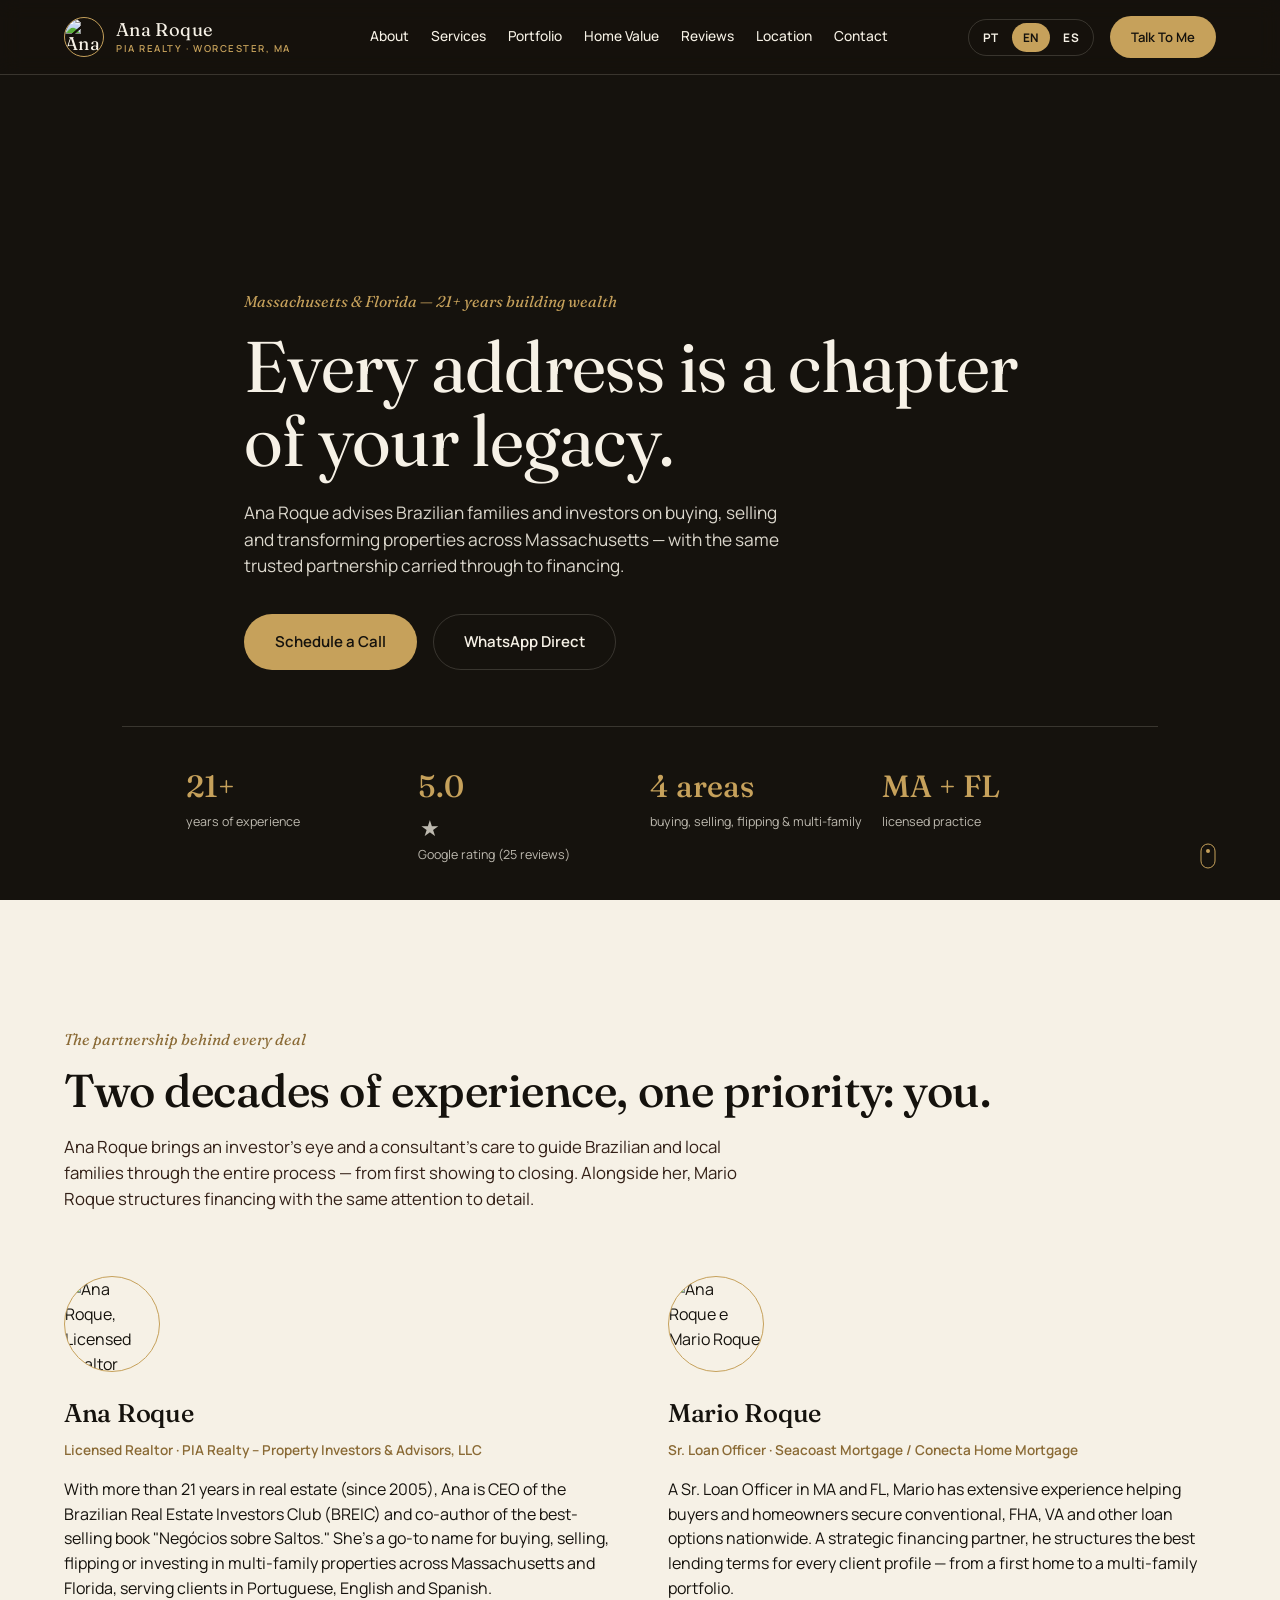
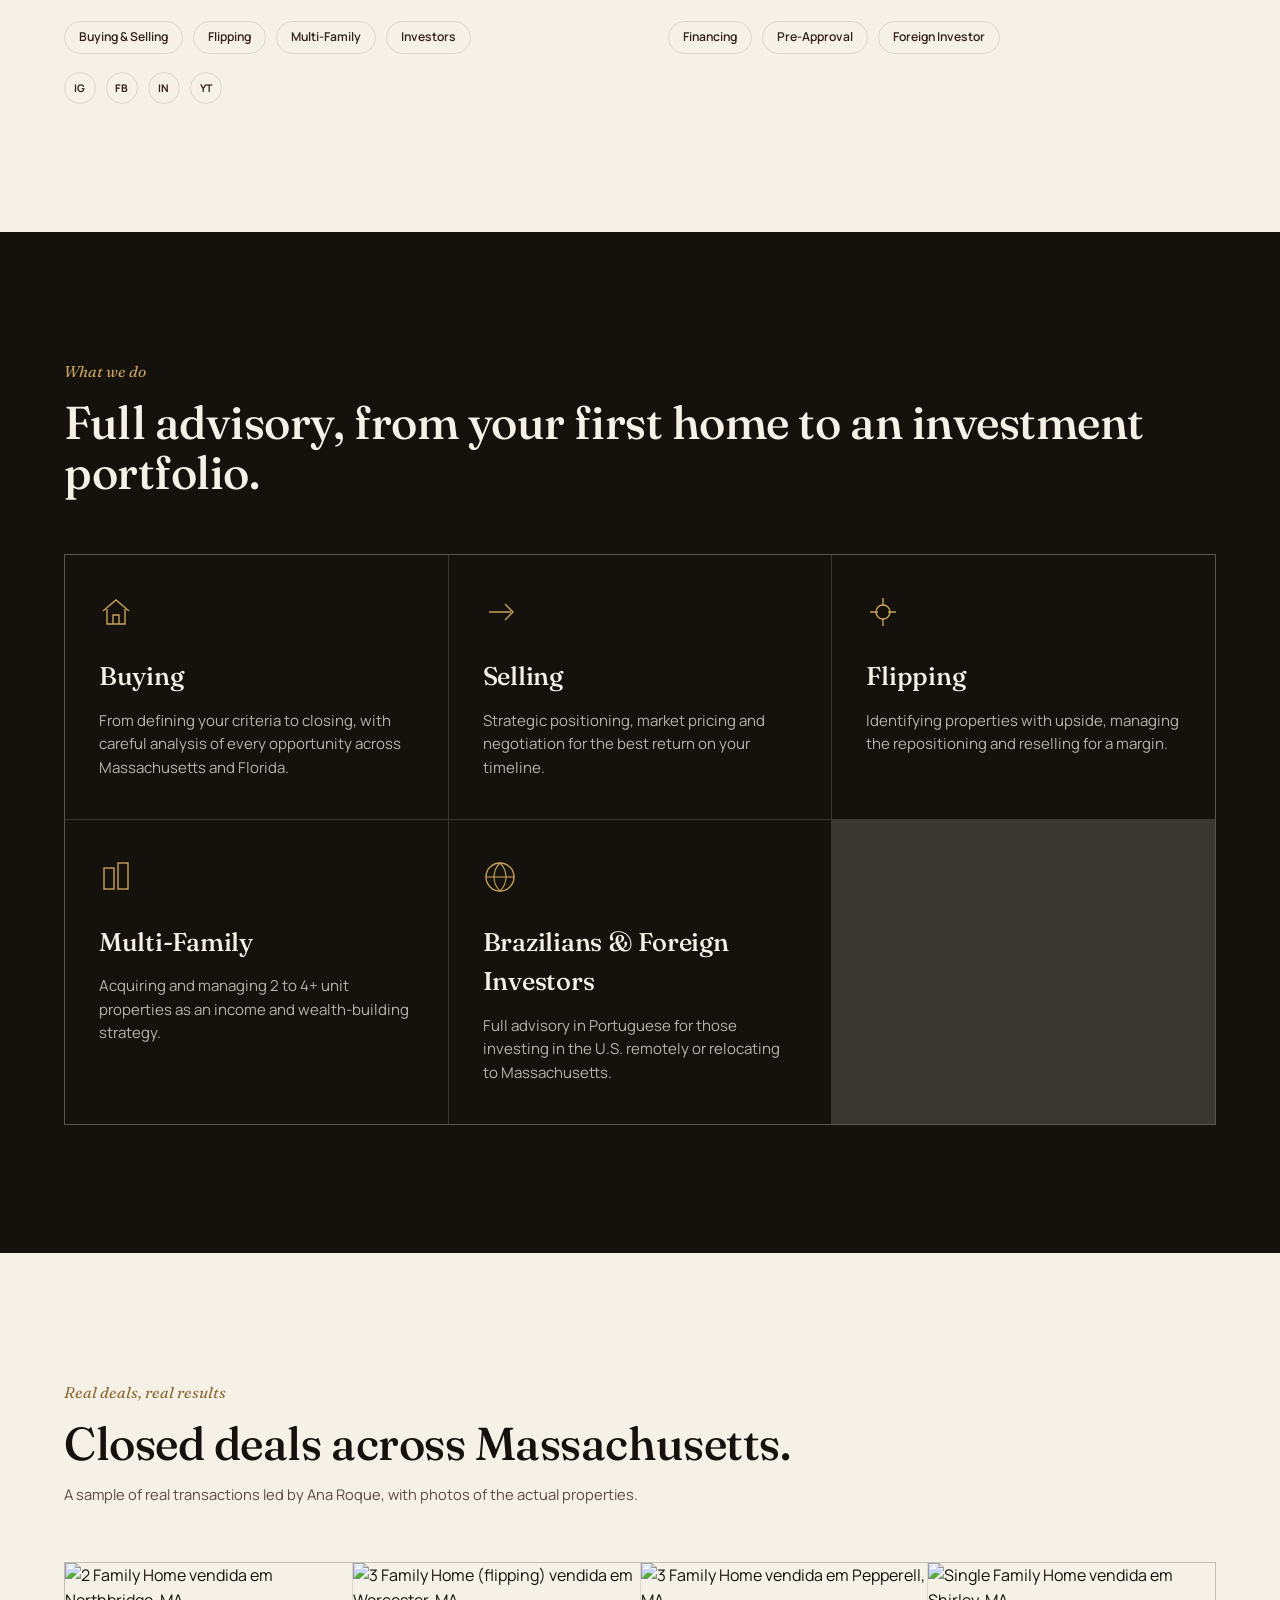
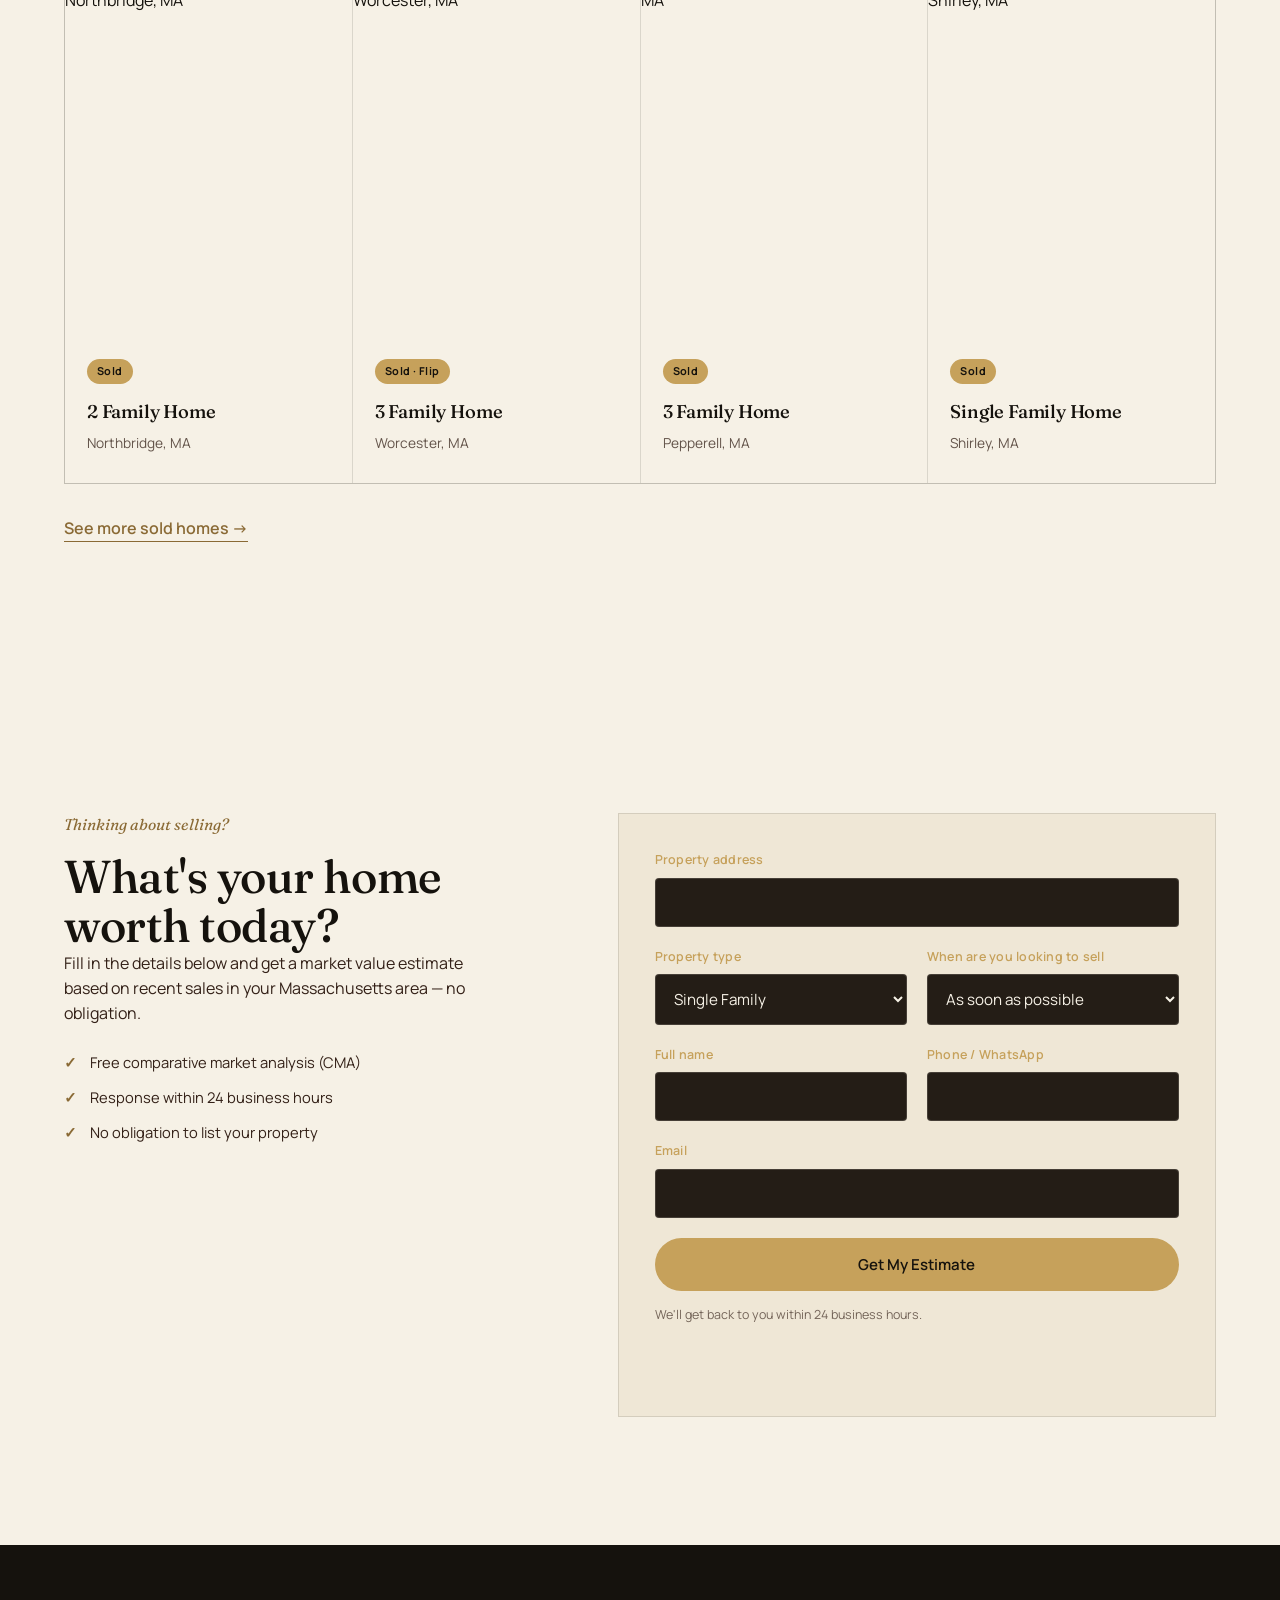
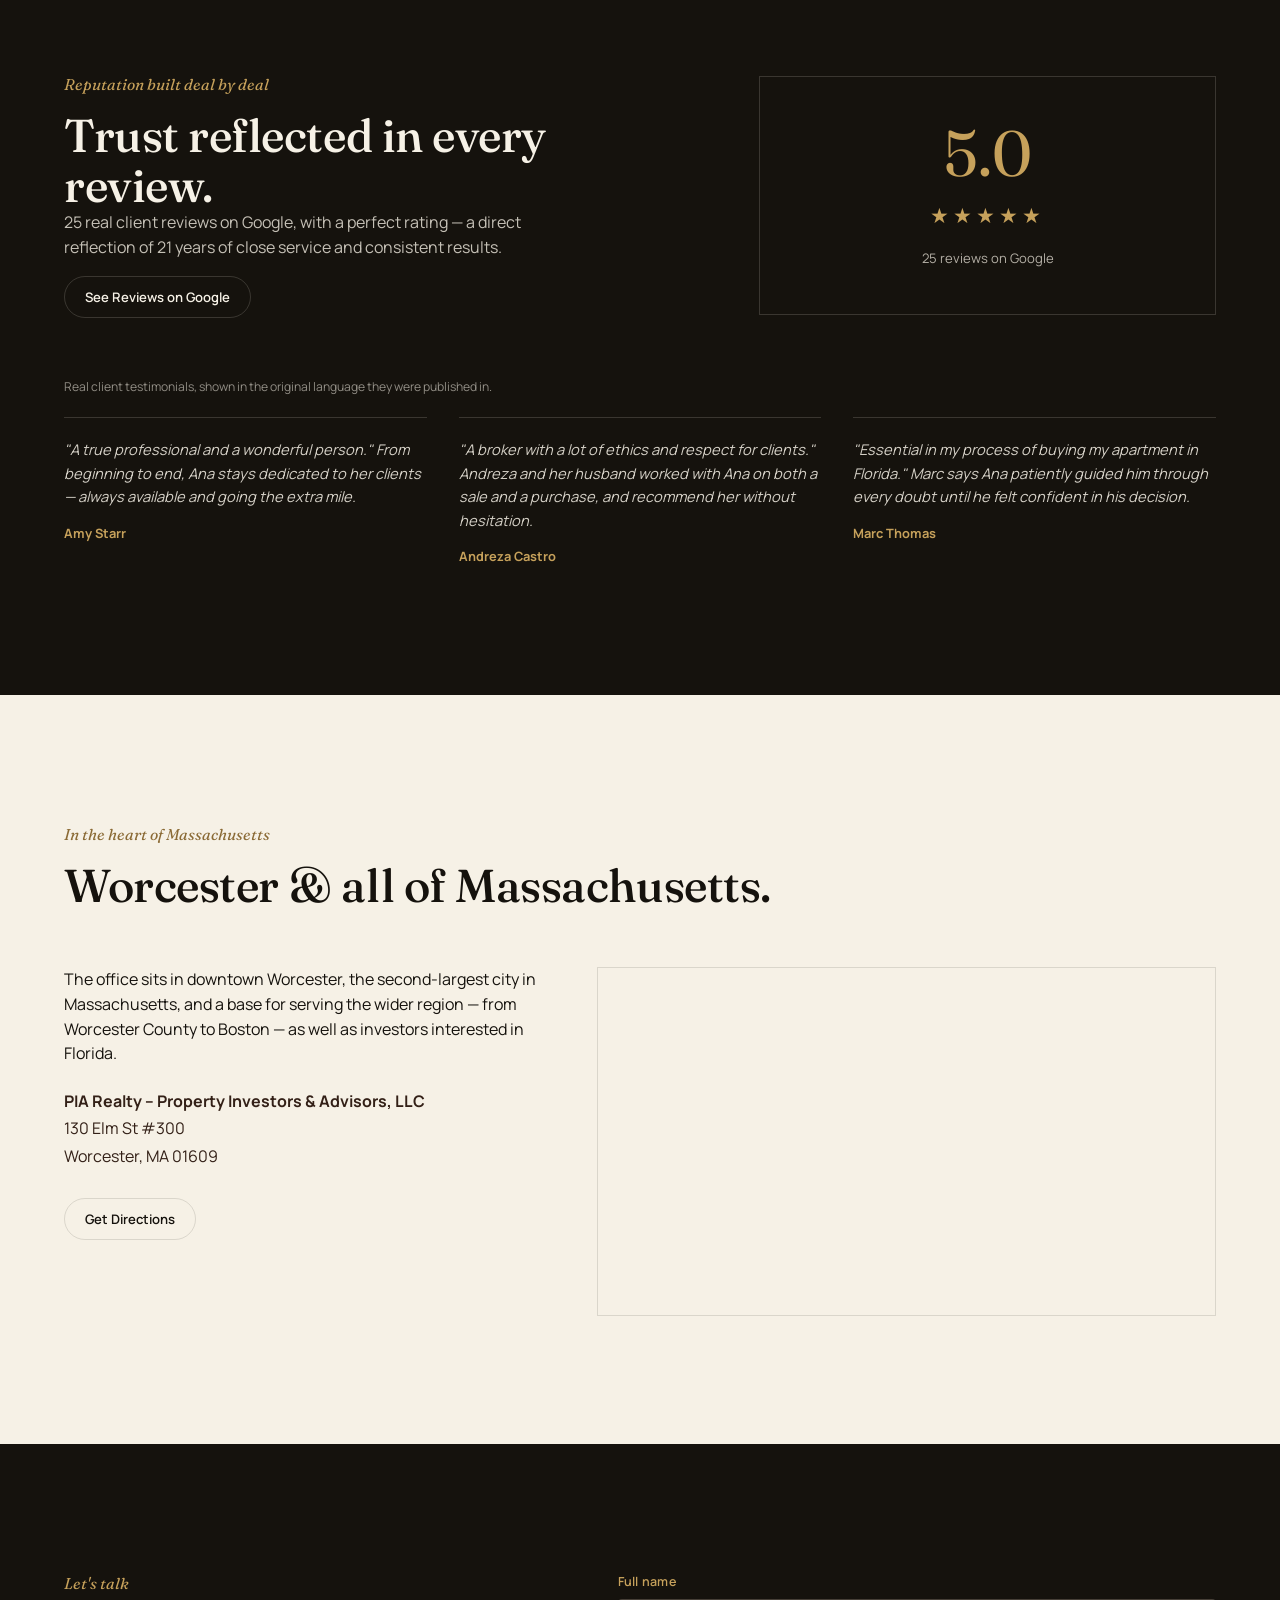
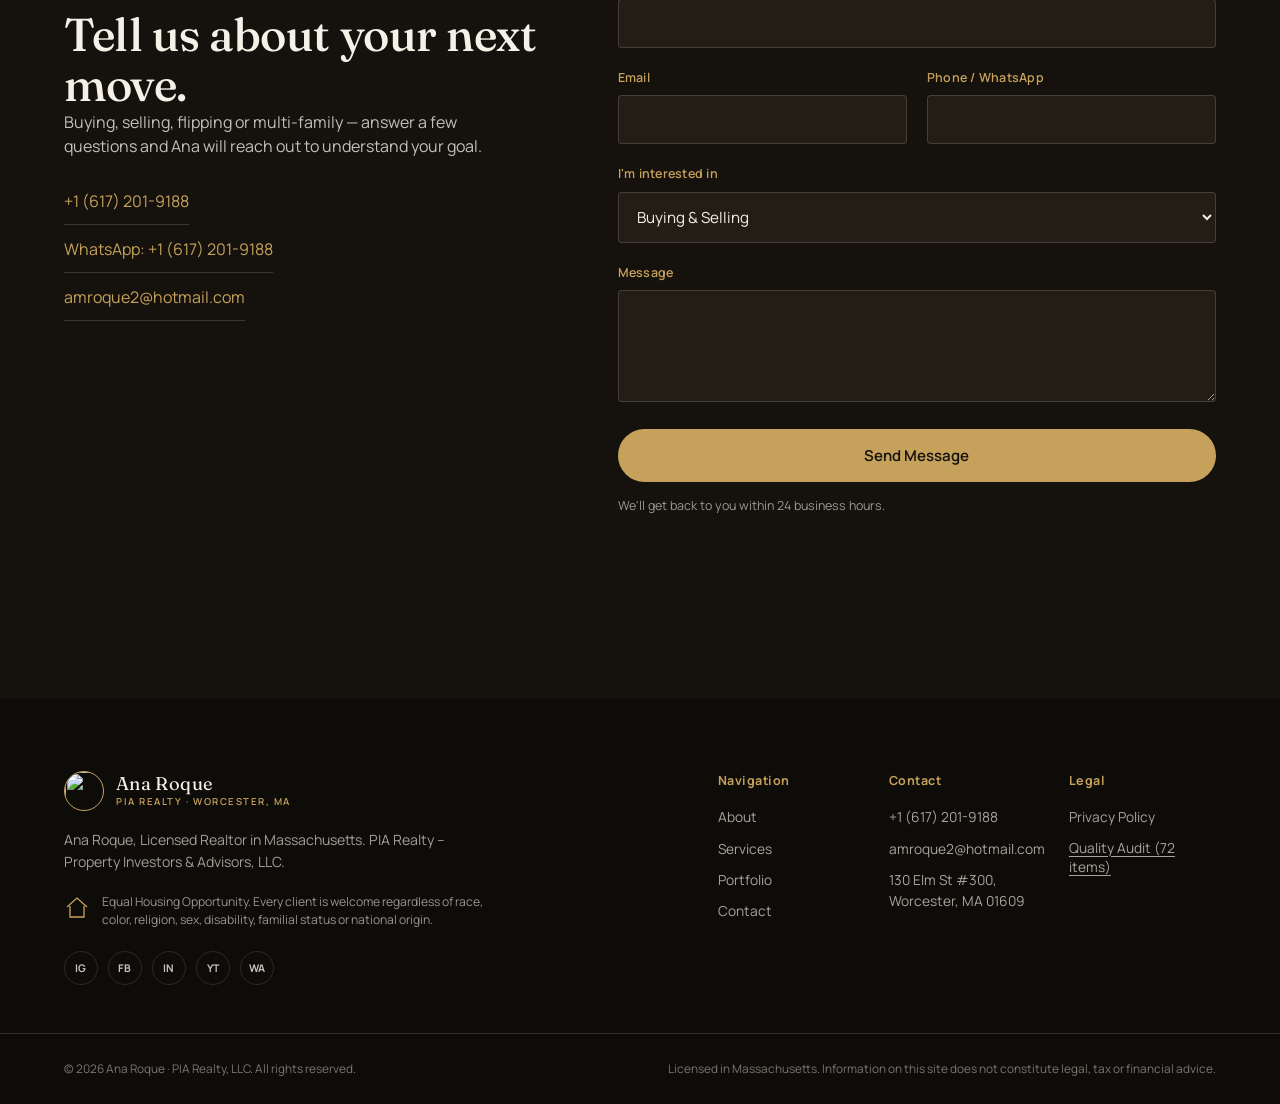
==== commit fb14871b: "Add files via upload" ====
--- a/index.html
+++ b/index.html
@@ -1,273 +1,1493 @@
 <!doctype html>
-<html lang="en">
+<html lang="pt-BR" data-lang="pt">
 <head>
-  <meta charset="utf-8" />
-  <meta name="viewport" content="width=device-width, initial-scale=1" />
-  <title>JL+CoRE | Boutique Boston Real Estate & Property Management</title>
-  <meta name="description" content="Boutique Boston real estate, property management and personalized guidance with Jessica Later and JL+CoRE." />
-  <meta name="robots" content="noindex,nofollow" />
-  <meta name="theme-color" content="#09171e" />
-  <link rel="canonical" href="https://www.jlcore.com/" />
-  <link rel="icon" href="favicon.svg" type="image/svg+xml" />
-  <link rel="manifest" href="site.webmanifest" />
-  <link rel="preconnect" href="https://fonts.googleapis.com" />
-  <link rel="preconnect" href="https://fonts.gstatic.com" crossorigin />
-  <link rel="preconnect" href="https://videos.pexels.com" />
-  <link href="https://fonts.googleapis.com/css2?family=DM+Sans:wght@400;500;600;700&family=Playfair+Display:ital,wght@0,500;0,600;1,500&display=swap" rel="stylesheet" />
-  <link rel="stylesheet" href="styles.css" />
-  <meta property="og:type" content="website" />
-  <meta property="og:title" content="JL+CoRE | Boston Real Estate, Elevated" />
-  <meta property="og:description" content="A boutique real estate and property management experience in Boston." />
-  <meta property="og:image" content="https://leandroramos1985.github.io/jlcore-preview/og-image.png" />
-  <meta property="og:url" content="https://leandroramos1985.github.io/jlcore-preview/" />
-  <meta name="twitter:card" content="summary_large_image" />
-  <script type="application/ld+json">
-  {
-    "@context":"https://schema.org",
-    "@type":"RealEstateAgent",
-    "name":"Jessica Later & JL+CoRE",
-    "url":"https://www.jlcore.com/",
-    "telephone":"+1-617-286-4112",
-    "email":"hello@jlcore.com",
-    "address":{"@type":"PostalAddress","streetAddress":"89 W Concord Street","addressLocality":"Boston","addressRegion":"MA","postalCode":"02118","addressCountry":"US"}
+<meta charset="UTF-8">
+<meta name="viewport" content="width=device-width, initial-scale=1, viewport-fit=cover">
+<title data-i18n-attr="title">Ana Roque | Corretora de Imóveis de Luxo em Worcester, MA — PIA Realty</title>
+<meta name="description" data-i18n-attr="metaDescription" content="Ana Roque, corretora licenciada com 21+ anos de experiência em Massachusetts. Compra, venda, flipping e propriedades multi-family. PIA Realty, Worcester, MA.">
+<link rel="canonical" href="https://www.anaroquerealty.com/">
+<meta name="robots" content="index, follow">
+
+<!-- Open Graph -->
+<meta property="og:type" content="website">
+<meta property="og:site_name" content="Ana Roque | PIA Realty">
+<meta property="og:title" data-i18n-attr="ogTitle" content="Ana Roque | Corretora de Imóveis de Luxo em Worcester, MA">
+<meta property="og:description" data-i18n-attr="ogDescription" content="21+ anos negociando compra, venda, flipping e multi-family em Massachusetts. Fale com Ana Roque, PIA Realty.">
+<meta property="og:image" content="https://anamroque.com/wp-content/uploads/2021/10/ana-roque.jpg">
+<meta property="og:url" content="https://www.anaroquerealty.com/">
+<meta property="og:locale" content="pt_BR">
+<meta property="og:locale:alternate" content="en_US">
+<meta property="og:locale:alternate" content="es_ES">
+<meta name="twitter:card" content="summary_large_image">
+
+<link rel="icon" type="image/svg+xml" href="favicon.svg">
+<link rel="preconnect" href="https://fonts.googleapis.com">
+<link rel="preconnect" href="https://fonts.gstatic.com" crossorigin>
+<link href="https://fonts.googleapis.com/css2?family=Fraunces:ital,opsz,wght@0,9..144,300;0,9..144,400;0,9..144,500;0,9..144,600;1,9..144,400;1,9..144,500&family=Manrope:wght@300;400;500;600;700&display=swap" rel="stylesheet">
+
+<!-- Schema.org: RealEstateAgent / LocalBusiness -->
+<script type="application/ld+json">
+{
+  "@context": "https://schema.org",
+  "@type": "RealEstateAgent",
+  "name": "Ana Roque",
+  "jobTitle": "Licensed Realtor",
+  "worksFor": {
+    "@type": "RealEstateAgent",
+    "name": "PIA Realty - Property Investors & Advisors, LLC",
+    "address": {
+      "@type": "PostalAddress",
+      "streetAddress": "130 Elm St #300",
+      "addressLocality": "Worcester",
+      "addressRegion": "MA",
+      "postalCode": "01609",
+      "addressCountry": "US"
+    },
+    "telephone": "+1-617-201-9188",
+    "email": "amroque2@hotmail.com"
+  },
+  "address": {
+    "@type": "PostalAddress",
+    "streetAddress": "130 Elm St #300",
+    "addressLocality": "Worcester",
+    "addressRegion": "MA",
+    "postalCode": "01609",
+    "addressCountry": "US"
+  },
+  "telephone": "+1-617-201-9188",
+  "email": "amroque2@hotmail.com",
+  "areaServed": ["Massachusetts", "Florida", "Worcester County"],
+  "aggregateRating": {
+    "@type": "AggregateRating",
+    "ratingValue": "5.0",
+    "reviewCount": "25",
+    "bestRating": "5"
+  },
+  "knowsLanguage": ["pt", "en", "es"],
+  "image": "https://anamroque.com/wp-content/uploads/2021/10/ana-roque.jpg",
+  "sameAs": [
+    "https://www.instagram.com/ana.roque22",
+    "https://www.facebook.com/anaroquerealtor/",
+    "https://www.linkedin.com/in/ana-roque-62499620",
+    "https://www.youtube.com/@anaroque22"
+  ],
+  "hasOccupation": {
+    "@type": "Occupation",
+    "name": "Real Estate Broker",
+    "experienceRequirements": "21+ years"
   }
-  </script>
+}
+</script>
+
+<style>
+:root{
+  --ink:#15120d;
+  --ink-soft:#241d16;
+  --ivory:#f6f1e6;
+  --ivory-dim:#efe7d6;
+  --champagne:#c6a15b;
+  --champagne-deep:#8a6a35;
+  --wine:#332017;
+  --line-on-dark:rgba(246,241,230,0.16);
+  --line-on-light:rgba(21,18,13,0.12);
+  --serif:"Fraunces", "Iowan Old Style", Georgia, serif;
+  --sans:"Manrope", -apple-system, BlinkMacSystemFont, "Segoe UI", sans-serif;
+  --maxw:1280px;
+  --pad:clamp(20px, 5vw, 72px);
+}
+*{box-sizing:border-box;}
+html{scroll-behavior:smooth;}
+html,body{margin:0;padding:0;}
+body{
+  background:var(--ivory);
+  color:var(--ink);
+  font-family:var(--sans);
+  font-weight:400;
+  line-height:1.55;
+  -webkit-font-smoothing:antialiased;
+  overflow-x:hidden;
+}
+@media (prefers-reduced-motion: reduce){
+  html{scroll-behavior:auto;}
+  *{animation-duration:0.01ms !important; transition-duration:0.01ms !important;}
+}
+img{max-width:100%;display:block;}
+a{color:inherit;text-decoration:none;}
+.container{max-width:var(--maxw); margin:0 auto; padding-left:var(--pad); padding-right:var(--pad);}
+h1,h2,h3,h4{font-family:var(--serif); font-weight:500; margin:0; letter-spacing:-0.01em;}
+h1{font-size:clamp(2.4rem, 5.6vw, 4.6rem); line-height:1.04; font-weight:400;}
+h2{font-size:clamp(1.9rem, 3.6vw, 3rem); line-height:1.08;}
+h3{font-size:clamp(1.25rem, 2vw, 1.6rem);}
+p{margin:0 0 1em;}
+.kicker{
+  font-family:var(--serif); font-style:italic; font-weight:400;
+  font-size:0.98rem; color:var(--champagne-deep); margin-bottom:14px; display:block;
+}
+.kicker.on-dark{color:var(--champagne);}
+.section{padding:clamp(72px,10vw,140px) 0;}
+.section-dark{background:var(--ink); color:var(--ivory);}
+.section-dark .kicker{color:var(--champagne);}
+.rule{border:none;border-top:1px solid var(--line-on-light); margin:0;}
+.rule.on-dark{border-top:1px solid var(--line-on-dark);}
+.visually-hidden{position:absolute;width:1px;height:1px;overflow:hidden;clip:rect(0,0,0,0);white-space:nowrap;}
+.skip-link{position:absolute; left:-999px; top:0; background:var(--champagne); color:var(--ink); padding:12px 20px; z-index:9999;}
+.skip-link:focus{left:12px; top:12px;}
+:focus-visible{outline:2px solid var(--champagne); outline-offset:3px;}
+
+/* Buttons */
+.btn{
+  display:inline-flex; align-items:center; justify-content:center; gap:10px;
+  padding:15px 30px; border-radius:999px; font-family:var(--sans); font-weight:600;
+  font-size:0.94rem; border:1px solid transparent; cursor:pointer; transition:transform .25s ease, background .25s ease, color .25s ease, border-color .25s ease;
+  white-space:nowrap;
+}
+.btn-gold{background:var(--champagne); color:var(--ink);}
+.btn-gold:hover{background:var(--ivory); transform:translateY(-2px);}
+.btn-outline{background:transparent; color:var(--ivory); border-color:var(--line-on-dark);}
+.btn-outline:hover{border-color:var(--champagne); color:var(--champagne);}
+.btn-outline-dark{background:transparent; color:var(--ink); border-color:var(--line-on-light);}
+.btn-outline-dark:hover{border-color:var(--champagne-deep); color:var(--champagne-deep);}
+.btn-sm{padding:10px 20px; font-size:0.82rem;}
+
+/* Header */
+header.site-header{
+  position:fixed; top:0; left:0; right:0; z-index:1000;
+  background:rgba(21,18,13,0.82); backdrop-filter:blur(10px) saturate(140%);
+  border-bottom:1px solid var(--line-on-dark);
+  transition:background .3s ease;
+}
+.header-inner{
+  max-width:var(--maxw); margin:0 auto; padding:16px var(--pad);
+  display:flex; align-items:center; justify-content:space-between; gap:24px;
+}
+.logo{font-family:var(--serif); color:var(--ivory); font-size:1.15rem; letter-spacing:0.02em; line-height:1.1;}
+.logo small{display:block; font-family:var(--sans); font-size:0.6rem; letter-spacing:0.16em; color:var(--champagne); font-weight:600; margin-top:3px;}
+.logo-brand{display:flex; align-items:center; gap:12px;}
+.logo-brand img{width:40px; height:40px; border-radius:50%; object-fit:cover; border:1px solid var(--champagne);}
+nav.main-nav{display:flex; align-items:center; gap:22px; flex-wrap:nowrap;}
+nav.main-nav a{color:var(--ivory); font-size:0.86rem; font-weight:500; position:relative; padding-bottom:4px; white-space:nowrap;}
+nav.main-nav a::after{content:"";position:absolute;left:0;bottom:0;width:0;height:1px;background:var(--champagne);transition:width .3s ease;}
+nav.main-nav a:hover::after{width:100%;}
+nav.main-nav .lang-switch{display:none;}
+.header-actions{display:flex; align-items:center; gap:16px;}
+.lang-switch{display:flex; gap:2px; border:1px solid var(--line-on-dark); border-radius:999px; padding:3px;}
+.lang-switch button{
+  background:transparent; border:none; color:var(--ivory); font-family:var(--sans);
+  font-size:0.74rem; font-weight:700; letter-spacing:0.03em; padding:6px 11px; border-radius:999px; cursor:pointer; transition:all .25s ease;
+}
+.lang-switch button[aria-pressed="true"]{background:var(--champagne); color:var(--ink);}
+.menu-toggle{display:none; background:none; border:none; color:var(--ivory); cursor:pointer; padding:6px;}
+/* Hero */
+.hero{position:relative; min-height:100svh; display:flex; flex-direction:column; justify-content:flex-end; color:var(--ivory); overflow:hidden;}
+.hero-media{position:absolute; inset:0; z-index:0; background:var(--ink);}
+.hero-media .hero-video{
+  position:absolute; inset:0; width:100%; height:100%; object-fit:cover; object-position:center 50%;
+  opacity:0; transform:scale(1.1); transition:opacity 2.2s ease, transform 2.6s cubic-bezier(.25,.7,.4,1);
+}
+.hero-media .hero-video.active{opacity:1; transform:scale(1);}
+.hero-media .hero-video.exiting{opacity:0; transform:scale(1.22);}
+.hero-fallback-img{display:none; width:100%; height:100%; object-fit:cover; object-position:center 60%; position:absolute; inset:0;}
+.hero-overlay{position:absolute; inset:0; background:linear-gradient(180deg, rgba(21,18,13,0.6) 0%, rgba(21,18,13,0.4) 40%, rgba(21,18,13,0.94) 100%);}
+@media (prefers-reduced-motion: reduce){
+  .hero-media .hero-video{display:none;}
+  .hero-fallback-img{display:block;}
+}
+.reveal{opacity:0; transform:translateY(16px); animation:heroReveal 0.9s cubic-bezier(.19,1,.22,1) forwards; animation-delay:var(--d,0s);}
+@keyframes heroReveal{ to{ opacity:1; transform:translateY(0); } }
+@media (prefers-reduced-motion: reduce){ .reveal{opacity:1; transform:none; animation:none;} }
+.hero-content{position:relative; z-index:1; padding-top:180px; padding-bottom:56px; max-width:920px;}
+.hero-content h1{font-weight:400;}
+.hero-sub{font-size:1.08rem; max-width:560px; color:rgba(246,241,230,0.88); margin-top:22px;}
+.hero-cta{display:flex; gap:16px; flex-wrap:wrap; margin-top:34px;}
+.hero-stats{position:relative; z-index:1; display:grid; grid-template-columns:repeat(4,1fr); gap:20px; padding-top:36px; padding-bottom:36px; border-top:1px solid var(--line-on-dark);}
+.hero-stats .stat strong{display:block; font-family:var(--serif); font-size:clamp(1.5rem,2.4vw,2.1rem); color:var(--champagne); font-weight:500;}
+.hero-stats .stat .star{font-size:0.7em; margin-left:2px;}
+.hero-stats .stat span{font-size:0.78rem; color:rgba(246,241,230,0.75); line-height:1.35; display:block; margin-top:4px;}
+.scroll-cue{position:absolute; right:var(--pad); bottom:24px; z-index:1; color:var(--champagne); animation:none;}
+.scroll-cue .scroll-dot{animation:scrollDot 2s ease-in-out infinite;}
+@keyframes scrollDot{0%{transform:translateY(0);opacity:1;}70%{transform:translateY(10px);opacity:0;}100%{transform:translateY(10px);opacity:0;}}
+@media (max-width:820px){
+  .hero-stats{grid-template-columns:repeat(2,1fr);}
+  .scroll-cue{display:none;}
+}
+
+/* About */
+.about-intro{max-width:680px; font-size:1.05rem; color:var(--wine); margin-top:18px;}
+.people-grid{display:grid; grid-template-columns:1fr 1fr; gap:56px; margin-top:64px;}
+.person-photo{
+  width:96px; height:96px; border-radius:50%; object-fit:cover;
+  margin-bottom:22px; border:1px solid var(--champagne);
+}
+.person-social{display:flex; gap:10px; margin-top:18px;}
+.person-social a{
+  width:32px; height:32px; border:1px solid var(--line-on-light); border-radius:50%;
+  display:flex; align-items:center; justify-content:center; font-size:0.66rem; font-weight:700;
+  color:var(--wine); letter-spacing:0.02em;
+}
+.person-social a:hover{border-color:var(--champagne-deep); color:var(--champagne-deep);}
+.person-card h3{margin-bottom:6px;}
+.person-role{font-size:0.85rem; color:var(--champagne-deep); font-weight:600; margin-bottom:16px;}
+.person-tags{list-style:none; padding:0; margin:20px 0 0; display:flex; flex-wrap:wrap; gap:10px;}
+.person-tags li{border:1px solid var(--line-on-light); padding:6px 14px; border-radius:999px; font-size:0.76rem; font-weight:600; color:var(--wine);}
+@media (max-width:820px){ .people-grid{grid-template-columns:1fr; gap:48px;} }
+
+/* Services */
+.services-grid{display:grid; grid-template-columns:repeat(3,1fr); gap:1px; background:var(--line-on-dark); margin-top:56px; border:1px solid var(--line-on-dark);}
+.service-card{background:var(--ink); padding:40px 34px; color:var(--ivory);}
+.service-card svg{color:var(--champagne); margin-bottom:22px;}
+.service-card h3{color:var(--ivory); margin-bottom:12px;}
+.service-card p{color:rgba(246,241,230,0.72); font-size:0.94rem; margin:0;}
+@media (max-width:980px){ .services-grid{grid-template-columns:repeat(2,1fr);} }
+@media (max-width:620px){ .services-grid{grid-template-columns:1fr;} }
+
+/* Portfolio */
+.portfolio-note{max-width:600px; color:var(--wine); opacity:0.8; font-size:0.92rem; margin-top:14px;}
+.portfolio-grid{display:grid; grid-template-columns:repeat(4,1fr); gap:1px; background:var(--line-on-light); margin-top:56px; border:1px solid var(--line-on-light);}
+.property-card{background:var(--ivory); text-align:left;}
+.property-photo-link{display:block; overflow:hidden; aspect-ratio:400/516;}
+.property-photo-link img{width:100%; height:100%; object-fit:cover; transition:transform .5s ease;}
+.property-photo-link:hover img{transform:scale(1.04);}
+.property-info{padding:24px 22px 30px;}
+.property-badge{display:inline-block; font-size:0.68rem; font-weight:700; letter-spacing:0.04em; color:var(--ink); background:var(--champagne); padding:4px 10px; border-radius:999px; margin-bottom:14px;}
+.property-card h3{font-size:1.15rem; margin-bottom:6px;}
+.property-loc{font-size:0.86rem; color:var(--wine); opacity:0.75; margin:0;}
+.portfolio-more{margin-top:32px;}
+.portfolio-more a{font-weight:600; color:var(--champagne-deep); border-bottom:1px solid currentColor; padding-bottom:2px;}
+
+/* Valuation */
+.valuation-inner{display:grid; grid-template-columns:0.9fr 1.1fr; gap:64px; align-items:start;}
+.valuation-copy p{max-width:440px; color:var(--wine);}
+.valuation-points{list-style:none; padding:0; margin:26px 0 0; display:flex; flex-direction:column; gap:12px;}
+.valuation-points li{padding-left:26px; position:relative; font-size:0.92rem; color:var(--wine);}
+.valuation-points li::before{content:"✓"; position:absolute; left:0; top:0; color:var(--champagne-deep); font-weight:700;}
+.valuation-form{background:var(--ivory-dim); border:1px solid var(--line-on-light); padding:36px;}
+.valuation-form label{color:var(--champagne-deep);}
+.valuation-form input, .valuation-form select{
+  background:#fff; border:1px solid var(--line-on-light); color:var(--ink);
+}
+.valuation-form input:focus, .valuation-form select:focus{border-color:var(--champagne-deep);}
+.valuation-form .field-error{color:#a8402c;}
+.valuation-form .form-note{color:var(--wine); opacity:0.65;}
+.valuation-form .form-status.success{color:var(--champagne-deep);}
+@media (max-width:820px){ .valuation-inner{grid-template-columns:1fr;} .valuation-form{padding:26px;} }
+@media (max-width:980px){ .portfolio-grid{grid-template-columns:repeat(2,1fr);} }
+@media (max-width:560px){ .portfolio-grid{grid-template-columns:1fr;} }
+
+/* Reviews */
+.reviews-inner{display:grid; grid-template-columns:1.4fr 1fr; gap:56px; align-items:center;}
+.reviews-inner p{color:rgba(246,241,230,0.78); max-width:480px;}
+.rating-badge{border:1px solid var(--line-on-dark); padding:44px 30px; text-align:center;}
+.rating-number{font-family:var(--serif); font-size:4rem; color:var(--champagne); display:block; line-height:1;}
+.rating-stars{color:var(--champagne); font-size:1.3rem; letter-spacing:4px; margin:14px 0;}
+.rating-count{font-size:0.82rem; color:rgba(246,241,230,0.7);}
+@media (max-width:820px){ .reviews-inner{grid-template-columns:1fr;} }
+.testimonial-lang-note{font-size:0.76rem; opacity:0.55; margin-top:60px; margin-bottom:20px;}
+.testimonial-grid{display:grid; grid-template-columns:repeat(3,1fr); gap:32px;}
+.testimonial-card{margin:0; border-top:1px solid var(--line-on-dark); padding-top:20px;}
+.testimonial-card p{font-size:0.92rem; color:rgba(246,241,230,0.85); font-style:italic; line-height:1.6;}
+.testimonial-card cite{display:block; margin-top:12px; font-style:normal; font-size:0.8rem; font-weight:700; color:var(--champagne);}
+@media (max-width:820px){ .testimonial-grid{grid-template-columns:1fr; gap:28px;} }
+
+/* Location */
+.location-grid{display:grid; grid-template-columns:1fr 1.3fr; gap:56px; margin-top:56px; align-items:stretch;}
+.location-info address{font-style:normal; margin:22px 0 28px; line-height:1.7; color:var(--wine);}
+.location-map{min-height:340px; border:1px solid var(--line-on-light);}
+.location-map iframe{width:100%; height:100%; min-height:340px; border:0; filter:grayscale(0.15) contrast(1.05);}
+@media (max-width:820px){ .location-grid{grid-template-columns:1fr;} }
+
+/* Contact */
+.contact-inner{display:grid; grid-template-columns:0.9fr 1.1fr; gap:64px; position:relative; z-index:1;}
+.contact{position:relative; overflow:hidden;}
+.contact-media{position:absolute; inset:0; z-index:0;}
+.contact-media video{width:100%; height:100%; object-fit:cover; opacity:0.28;}
+.contact-overlay{position:absolute; inset:0; background:linear-gradient(180deg, var(--ink) 0%, rgba(21,18,13,0.85) 50%, var(--ink) 100%);}
+@media (prefers-reduced-motion: reduce){ .contact-media video{display:none;} }
+.contact-copy p{color:rgba(246,241,230,0.78); max-width:420px;}
+.contact-details{list-style:none; padding:0; margin:30px 0 0; display:flex; flex-direction:column; gap:12px;}
+.contact-details a{font-size:1rem; color:var(--champagne); border-bottom:1px solid var(--line-on-dark); padding-bottom:10px; display:inline-block;}
+.lead-form{display:flex; flex-direction:column; gap:20px;}
+.form-row-2{display:grid; grid-template-columns:1fr 1fr; gap:20px;}
+.lead-form label{display:block; font-size:0.78rem; font-weight:600; letter-spacing:0.02em; color:var(--champagne); margin-bottom:8px;}
+.lead-form input, .lead-form select, .lead-form textarea{
+  width:100%; background:var(--ink-soft); border:1px solid var(--line-on-dark); color:var(--ivory);
+  padding:13px 14px; font-family:var(--sans); font-size:0.95rem; border-radius:4px; transition:border-color .2s ease;
+}
+.lead-form input:focus, .lead-form select:focus, .lead-form textarea:focus{border-color:var(--champagne); outline:none;}
+.lead-form input.invalid, .lead-form textarea.invalid{border-color:#c0604a;}
+.field-error{display:none; color:#e0917d; font-size:0.76rem; margin-top:6px;}
+.field-error.show{display:block;}
+.hp-field{position:absolute; left:-9999px; top:-9999px;}
+.form-note{font-size:0.78rem; opacity:0.6; margin:-6px 0 0;}
+.form-status{margin-top:4px; font-size:0.9rem; min-height:1.2em;}
+.form-status.success{color:var(--champagne);}
+.form-status.error{color:#e0917d;}
+@media (max-width:820px){ .contact-inner{grid-template-columns:1fr;} .form-row-2{grid-template-columns:1fr;} }
+
+/* Footer */
+.site-footer{background:#0e0c09; color:rgba(246,241,230,0.85); padding-top:72px;}
+.footer-top{display:grid; grid-template-columns:1.2fr 1fr; gap:56px; padding-bottom:48px; border-bottom:1px solid var(--line-on-dark);}
+.footer-logo{margin-bottom:18px;}
+.footer-legal{font-size:0.88rem; opacity:0.75; max-width:420px;}
+.fair-housing{display:flex; gap:12px; align-items:flex-start; margin-top:20px; max-width:440px;}
+.fair-housing svg{flex-shrink:0; color:var(--champagne); margin-top:2px;}
+.fair-housing span{font-size:0.76rem; opacity:0.7; line-height:1.5;}
+.footer-social{display:flex; gap:10px; margin-top:22px;}
+.footer-social a{
+  width:34px; height:34px; border:1px solid var(--line-on-dark); border-radius:50%;
+  display:flex; align-items:center; justify-content:center; font-size:0.66rem; font-weight:700;
+  color:var(--ivory); opacity:0.8; letter-spacing:0.02em;
+}
+.footer-social a:hover{border-color:var(--champagne); color:var(--champagne); opacity:1;}
+.footer-cols{display:grid; grid-template-columns:repeat(3,1fr); gap:24px;}
+.footer-cols h4{color:var(--champagne); font-size:0.78rem; letter-spacing:0.04em; margin-bottom:16px; font-family:var(--sans); font-weight:700;}
+.footer-cols a, .footer-cols span, .footer-audit-link{display:block; font-size:0.86rem; opacity:0.78; margin-bottom:10px; text-align:left;}
+.footer-audit-link{background:none; border:none; color:inherit; font-family:var(--sans); cursor:pointer; padding:0; text-decoration:underline; text-underline-offset:3px;}
+.footer-bottom{display:flex; justify-content:space-between; gap:20px; flex-wrap:wrap; padding:26px var(--pad); font-size:0.74rem; opacity:0.55; max-width:var(--maxw); margin:0 auto;}
+@media (max-width:820px){ .footer-top{grid-template-columns:1fr;} .footer-cols{grid-template-columns:1fr 1fr;} }
+
+/* Sticky mobile CTA */
+.sticky-cta{
+  position:fixed; left:0; right:0; bottom:0; z-index:900; display:none;
+  background:var(--ink); border-top:1px solid var(--line-on-dark);
+  padding:10px max(12px, env(safe-area-inset-left)) calc(10px + env(safe-area-inset-bottom));
+  gap:8px;
+}
+.sticky-btn{
+  flex:1; display:flex; align-items:center; justify-content:center; gap:8px;
+  color:var(--ivory); font-size:0.82rem; font-weight:600; padding:12px 6px; border-radius:8px; border:1px solid var(--line-on-dark);
+}
+.sticky-whatsapp{background:var(--champagne); color:var(--ink); border-color:var(--champagne);}
+.sticky-form{background:transparent;}
+@media (max-width:820px){ .sticky-cta{display:flex;} body{padding-bottom:74px;} }
+
+/* Audit modal */
+.modal-overlay{position:fixed; inset:0; z-index:2000; background:rgba(14,12,9,0.82); display:flex; align-items:flex-start; justify-content:center; padding:6vh 20px; overflow-y:auto;}
+.modal-overlay[hidden]{display:none;}
+.modal-box{background:var(--ivory); color:var(--ink); max-width:760px; width:100%; padding:48px clamp(24px,5vw,52px); position:relative; border:1px solid var(--champagne);}
+.modal-close{position:absolute; top:18px; right:22px; background:none; border:none; font-size:1.8rem; line-height:1; cursor:pointer; color:var(--wine);}
+.audit-summary{max-width:600px; margin-top:16px;}
+.audit-score{display:inline-flex; align-items:baseline; gap:10px; background:var(--ink); color:var(--champagne); padding:12px 20px; border-radius:6px; font-family:var(--serif); font-size:1.3rem; margin:18px 0 28px;}
+.audit-score span:last-child{font-family:var(--sans); font-size:0.72rem; color:rgba(246,241,230,0.7); max-width:220px;}
+.audit-cat{margin-bottom:26px;}
+.audit-cat h4{font-family:var(--sans); font-weight:700; font-size:0.82rem; letter-spacing:0.03em; color:var(--champagne-deep); text-transform:uppercase; margin-bottom:12px; border-bottom:1px solid var(--line-on-light); padding-bottom:8px;}
+.audit-cat ul{list-style:none; margin:0; padding:0; display:grid; gap:8px;}
+.audit-cat li{display:flex; gap:10px; font-size:0.86rem; align-items:flex-start;}
+.audit-tag{flex-shrink:0; font-size:0.68rem; font-weight:700; padding:1px 8px; border-radius:999px; margin-top:2px;}
+.audit-tag.done{background:#dfead9; color:#375c2b;}
+.audit-tag.pending{background:#f3e3c9; color:#8a5a1f;}
+.audit-tag.client{background:#e6dcf0; color:#5b3a86;}
+
+@media (max-width:1220px){
+  nav.main-nav{
+    position:fixed; inset:0 0 0 auto; width:min(320px,84vw); height:100vh; background:var(--ink);
+    flex-direction:column; align-items:flex-start; justify-content:center; gap:28px; padding:0 40px;
+    transform:translateX(100%); transition:transform .4s ease; border-left:1px solid var(--line-on-dark);
+  }
+  nav.main-nav.open{transform:translateX(0);}
+  nav.main-nav a{font-size:1.2rem; white-space:normal;}
+  .menu-toggle{display:block;}
+  .header-actions .lang-switch{display:none;}
+  nav.main-nav .lang-switch{display:flex; margin-top:10px;}
+}
+</style>
 </head>
 <body>
-  <a class="skip-link" href="#main">Skip to content</a>
-  <div class="progress" aria-hidden="true"><span></span></div>
-
-  <header class="header" id="top">
-    <a class="brand" href="#top" aria-label="JL+CoRE home">
-      <span class="brand-mark">JL</span>
-      <span class="brand-copy"><strong>JL+CoRE</strong><small>Boston · MA</small></span>
+<a href="#main" class="skip-link">Skip to content</a>
+
+<header class="site-header">
+  <div class="header-inner">
+    <a href="#top" class="logo logo-brand">
+      <img src="https://anamroque.com/wp-content/uploads/2024/06/logo-white-300x300.jpg" alt="Ana Roque | PIA Realty" width="40" height="40" loading="eager">
+      <span>Ana Roque<small>PIA REALTY &middot; WORCESTER, MA</small></span>
     </a>
-    <nav class="nav" aria-label="Primary navigation">
-      <a href="#listings">Listings</a>
-      <a href="#services">Services</a>
-      <a href="#jessica">Jessica</a>
-      <a href="#reviews">Reviews</a>
+    <nav class="main-nav" id="mainNav">
+      <a href="#sobre" data-i18n="navAbout">Sobre</a>
+      <a href="#servicos" data-i18n="navServices">Serviços</a>
+      <a href="#portfolio" data-i18n="navPortfolio">Portfólio</a>
+      <a href="#avaliacao" data-i18n="navValuation">Valor do Imóvel</a>
+      <a href="#avaliacoes" data-i18n="navReviews">Avaliações</a>
+      <a href="#localizacao" data-i18n="navLocation">Localização</a>
+      <a href="#contato" data-i18n="navContact">Contato</a>
+      <div class="lang-switch" role="group" aria-label="Language selector">
+        <button data-lang-btn="pt" aria-pressed="true">PT</button>
+        <button data-lang-btn="en" aria-pressed="false">EN</button>
+        <button data-lang-btn="es" aria-pressed="false">ES</button>
+      </div>
     </nav>
-    <a class="header-cta" href="#contact">Work with us <span>↗</span></a>
-    <button class="menu-toggle" aria-label="Open navigation" aria-expanded="false" aria-controls="mobile-nav"><span></span><span></span></button>
-  </header>
-
-  <nav class="mobile-nav" id="mobile-nav" hidden aria-label="Mobile navigation">
-    <a href="#listings">Listings</a><a href="#services">Services</a><a href="#jessica">Jessica</a><a href="#reviews">Reviews</a><a href="#contact">Contact</a>
-  </nav>
-
-  <main id="main">
-    <section class="hero" aria-labelledby="hero-title">
-      <video class="hero-video motion-media" autoplay muted loop playsinline preload="metadata" poster="brookline.jpg" aria-hidden="true">
-        <source src="https://videos.pexels.com/video-files/12595925/12595925-hd_1920_1080_30fps.mp4" type="video/mp4" />
-      </video>
-      <div class="hero-poster" aria-hidden="true"></div>
-      <div class="hero-shade" aria-hidden="true"></div>
-      <div class="hero-grain" aria-hidden="true"></div>
-      <div class="hero-content">
-        <span class="kicker reveal">Boston · Boutique Real Estate · Property Management</span>
-        <h1 id="hero-title" class="reveal">Boston real estate,<br><em>beautifully personal.</em></h1>
-        <p class="reveal">Thoughtful guidance for buying, selling, renting and managing property — with the local perspective and personal attention of a boutique brokerage.</p>
-        <div class="hero-actions reveal">
-          <a class="button button-accent" href="https://www.jlcore.com/our-core-listings/" target="_blank" rel="noopener">Explore current listings <span>↗</span></a>
-          <a class="button button-ghost" href="#contact">Work with JL+CoRE <span>↗</span></a>
-        </div>
-      </div>
-      <div class="hero-signature reveal">
-        <span>Jessica Later</span>
-        <small>Principal Broker & Owner</small>
-      </div>
-      <button class="motion-toggle" type="button" aria-pressed="false"><span class="motion-dot"></span><span class="motion-label">Pause motion</span></button>
-      <a class="scroll-cue" href="#listings" aria-label="Scroll to listings"><span></span>Discover</a>
-    </section>
-
-    <section class="statement section section-light">
-      <div class="statement-mark reveal">JL+</div>
-      <div class="statement-copy">
-        <span class="eyebrow reveal">A boutique approach</span>
-        <h2 class="display reveal">Big-market expertise.<br><em>Small-team attention.</em></h2>
-        <p class="reveal">JL+CoRE brings together residential real estate and property management with a relationship-first approach. The result is a more considered, more responsive experience across every stage of a move or investment.</p>
-      </div>
-    </section>
-
-    <section class="listings section section-ink" id="listings" aria-labelledby="listings-title">
-      <div class="section-head split-head">
-        <div>
-          <span class="eyebrow light reveal">Selected real estate</span>
-          <h2 class="display light reveal" id="listings-title">Homes with a story.<br><em>Boston at the center.</em></h2>
-        </div>
-        <div class="head-copy reveal">
-          <p>Selected properties and past sales from JL+CoRE’s own marketing. For current inventory and live availability, browse the brokerage’s official listing page.</p>
-          <a class="text-link light-link" href="https://www.jlcore.com/our-core-listings/" target="_blank" rel="noopener">Browse live JL+CoRE listings <span>↗</span></a>
-        </div>
-      </div>
-
-      <article class="listing-editorial reveal">
-        <div class="listing-gallery gallery-a">
-          <img src="53-warren-exterior.jpg" alt="53 Warren Avenue South End exterior" loading="lazy" />
-          <img src="53-warren-interior.jpg" alt="53 Warren Avenue interior" loading="lazy" />
-          <img src="53-warren-patio.jpg" alt="53 Warren Avenue private patio" loading="lazy" />
-        </div>
-        <div class="listing-info">
-          <span class="listing-tag">Past Sale · South End</span>
-          <h3>53 Warren Avenue #1</h3>
-          <div class="listing-price">$1,220,000 <small>sold</small></div>
-          <div class="listing-meta"><span>2 beds</span><span>2.5 baths</span><span>1,140 sq ft</span></div>
-          <p>Historic Boston character, intimate scale and a private outdoor retreat — the kind of property that makes the South End feel unmistakably its own.</p>
+    <div class="header-actions">
+      <div class="lang-switch" role="group" aria-label="Language selector">
+        <button data-lang-btn="pt" aria-pressed="true">PT</button>
+        <button data-lang-btn="en" aria-pressed="false">EN</button>
+        <button data-lang-btn="es" aria-pressed="false">ES</button>
+      </div>
+      <a href="#contato" class="btn btn-gold btn-sm" data-i18n="navCta">Fale Comigo</a>
+      <button class="menu-toggle" id="menuToggle" aria-label="Menu" aria-expanded="false">
+        <svg width="26" height="18" viewBox="0 0 26 18"><rect width="26" height="1.6" fill="currentColor"/><rect y="8" width="26" height="1.6" fill="currentColor"/><rect y="16" width="26" height="1.6" fill="currentColor"/></svg>
+      </button>
+    </div>
+  </div>
+</header>
+
+<main id="main">
+
+<!-- HERO -->
+<section id="top" class="hero">
+  <div class="hero-media" aria-hidden="true">
+    <video id="heroVideoExterior" class="hero-video active" autoplay muted playsinline preload="auto"
+           poster="https://images.pexels.com/videos/17224719/architectural-design-architectural-designs-beautiful-home-building-exterior-17224719.jpeg?auto=compress&cs=tinysrgb&w=1920">
+      <source src="https://videos.pexels.com/video-files/17224719/17224719-uhd_2560_1440_30fps.mp4" type="video/mp4">
+    </video>
+    <video id="heroVideoInterior" class="hero-video" muted playsinline preload="auto"
+           poster="https://images.pexels.com/videos/31617692/luxury-kitchen-mansion-new-homes-remodeling-31617692.jpeg?auto=compress&cs=tinysrgb&w=1920">
+      <source src="https://videos.pexels.com/video-files/31617692/13470975_1920_1080_24fps.mp4" type="video/mp4">
+    </video>
+    <img class="hero-fallback-img" src="https://images.pexels.com/videos/17224719/architectural-design-architectural-designs-beautiful-home-building-exterior-17224719.jpeg?auto=compress&cs=tinysrgb&w=1920" alt="" loading="eager" fetchpriority="high">
+    <div class="hero-overlay"></div>
+  </div>
+  <div class="container hero-content">
+    <span class="kicker on-dark reveal" style="--d:0s" data-i18n="heroKicker">Massachusetts &amp; Florida &mdash; 21+ anos construindo patrimônio</span>
+    <h1 class="reveal" style="--d:0.12s" data-i18n="heroTitle">Cada endereço é um capítulo do seu legado.</h1>
+    <p class="hero-sub reveal" style="--d:0.24s" data-i18n="heroSub">Ana Roque assessora famílias e investidores brasileiros na compra, venda e transformação de imóveis em Massachusetts &mdash; com a mesma parceria de confiança do início ao financiamento.</p>
+    <div class="hero-cta reveal" style="--d:0.36s">
+      <a href="#contato" class="btn btn-gold" data-i18n="heroCta1">Agendar Conversa</a>
+      <a href="https://wa.me/16172019188" target="_blank" rel="noopener" class="btn btn-outline" data-track="whatsapp" data-i18n="heroCta2">WhatsApp Direto</a>
+    </div>
+  </div>
+  <div class="hero-stats container reveal" style="--d:0.48s">
+    <div class="stat">
+      <strong>21+</strong>
+      <span data-i18n="statYears">anos de experiência</span>
+    </div>
+    <div class="stat">
+      <strong>5.0<span class="star">★</span></strong>
+      <span data-i18n="statGoogle">avaliação no Google (25 avaliações)</span>
+    </div>
+    <div class="stat">
+      <strong data-i18n="statServicesNum">4 áreas</strong>
+      <span data-i18n="statServices">compra, venda, flipping &amp; multi-family</span>
+    </div>
+    <div class="stat">
+      <strong>MA + FL</strong>
+      <span data-i18n="statStates">atuação licenciada</span>
+    </div>
+  </div>
+  <a class="scroll-cue" href="#sobre" aria-label="Scroll">
+    <svg width="16" height="26" viewBox="0 0 16 26"><rect x="1" y="1" width="14" height="24" rx="7" stroke="currentColor" fill="none"/><circle class="scroll-dot" cx="8" cy="8" r="2" fill="currentColor"/></svg>
+  </a>
+</section>
+
+<!-- SOBRE -->
+<section id="sobre" class="section about">
+  <div class="container">
+    <span class="kicker" data-i18n="aboutKicker">A parceria por trás de cada negociação</span>
+    <h2 data-i18n="aboutTitle">Duas décadas de experiência, uma única prioridade: você.</h2>
+    <p class="about-intro" data-i18n="aboutIntro">Ana Roque une visão de investidora e cuidado consultivo para guiar brasileiros e famílias locais por todo o processo &mdash; da primeira visita ao fechamento. Ao seu lado, Mario Roque estrutura o financiamento com a mesma atenção aos detalhes.</p>
+
+    <div class="people-grid">
+      <article class="person-card">
+        <img class="person-photo" src="https://anamroque.com/wp-content/uploads/2021/10/ana-roque.jpg" alt="Ana Roque, Licensed Realtor" loading="lazy" width="240" height="240">
+        <h3>Ana Roque</h3>
+        <p class="person-role" data-i18n="anaRole">Licensed Realtor &middot; PIA Realty &ndash; Property Investors &amp; Advisors, LLC</p>
+        <p data-i18n="anaBio">Com mais de 21 anos de experiência no mercado imobiliário (desde 2005), Ana é CEO do Brazilian Real Estate Investors Club (BREIC) e coautora do livro best-seller "Negócios sobre Saltos". É referência para quem busca comprar, vender, fazer flipping ou investir em propriedades multi-family em Massachusetts e na Flórida, com atendimento em português, inglês e espanhol.</p>
+        <ul class="person-tags">
+          <li data-i18n="tagBuySell">Compra &amp; Venda</li>
+          <li data-i18n="tagFlipping">Flipping</li>
+          <li data-i18n="tagMultifamily">Multi-Family</li>
+          <li data-i18n="tagInvestors">Investidores</li>
+        </ul>
+        <div class="person-social">
+          <a href="https://www.instagram.com/ana.roque22" target="_blank" rel="noopener" aria-label="Instagram">IG</a>
+          <a href="https://www.facebook.com/anaroquerealtor/" target="_blank" rel="noopener" aria-label="Facebook">FB</a>
+          <a href="https://www.linkedin.com/in/ana-roque-62499620" target="_blank" rel="noopener" aria-label="LinkedIn">IN</a>
+          <a href="https://www.youtube.com/@anaroque22" target="_blank" rel="noopener" aria-label="YouTube">YT</a>
         </div>
       </article>
 
-      <article class="listing-editorial listing-editorial-reverse reveal">
-        <div class="listing-gallery gallery-b">
-          <img src="40-stedman-living.jpg" alt="40 Stedman Street living area" loading="lazy" />
-          <img src="40-stedman-bedroom.jpg" alt="40 Stedman Street bedroom" loading="lazy" />
-          <img src="40-stedman-roofdeck.jpg" alt="40 Stedman Street roof deck" loading="lazy" />
-        </div>
-        <div class="listing-info">
-          <span class="listing-tag">Past Sale · Jamaica Plain</span>
-          <h3>40 Stedman Street #40</h3>
-          <div class="listing-price">$655,000 <small>sold</small></div>
-          <div class="listing-meta"><span>2 beds</span><span>1.5 baths</span><span>1,369 sq ft</span></div>
-          <p>Generous proportions, natural light and outdoor living come together in a home that captures Jamaica Plain’s relaxed, neighborhood-driven appeal.</p>
+      <article class="person-card">
+        <img class="person-photo" src="https://anamroque.com/wp-content/uploads/2024/06/ana-mario2.png" alt="Ana Roque e Mario Roque" loading="lazy" width="240" height="240">
+        <h3>Mario Roque</h3>
+        <p class="person-role" data-i18n="marioRole">Sr. Loan Officer &middot; Seacoast Mortgage / Conecta Home Mortgage</p>
+        <p data-i18n="marioBio">Sr. Loan Officer em MA e FL, Mario tem ampla experiência ajudando compradores e proprietários a garantir empréstimos convencionais, FHA, VA e outras modalidades em todo o país. Parceiro estratégico de financiamento, estrutura as melhores condições de crédito para cada perfil de cliente &mdash; do primeiro imóvel ao portfólio multi-family.</p>
+        <ul class="person-tags">
+          <li data-i18n="tagFinancing">Financiamento</li>
+          <li data-i18n="tagPreApproval">Pré-aprovação</li>
+          <li data-i18n="tagForeign">Investidor Estrangeiro</li>
+        </ul>
+      </article>
+    </div>
+  </div>
+</section>
+
+<!-- SERVICOS -->
+<section id="servicos" class="section section-dark services">
+  <div class="container">
+    <span class="kicker on-dark" data-i18n="servicesKicker">O que fazemos</span>
+    <h2 data-i18n="servicesTitle">Assessoria completa, do primeiro imóvel ao portfólio de investimento.</h2>
+    <div class="services-grid">
+      <article class="service-card">
+        <svg width="34" height="34" viewBox="0 0 34 34" fill="none"><path d="M4 16 17 5l13 11" stroke="currentColor" stroke-width="1.4"/><path d="M8 14v15h18V14" stroke="currentColor" stroke-width="1.4"/><path d="M14 29v-9h6v9" stroke="currentColor" stroke-width="1.4"/></svg>
+        <h3 data-i18n="svc1Title">Compra</h3>
+        <p data-i18n="svc1Body">Da definição de perfil ao fechamento, com análise criteriosa de cada oportunidade em Massachusetts e na Flórida.</p>
+      </article>
+      <article class="service-card">
+        <svg width="34" height="34" viewBox="0 0 34 34" fill="none"><path d="M6 17h22M22 9l8 8-8 8" stroke="currentColor" stroke-width="1.4" fill="none"/></svg>
+        <h3 data-i18n="svc2Title">Venda</h3>
+        <p data-i18n="svc2Body">Posicionamento estratégico, precificação de mercado e negociação para o melhor retorno no seu prazo.</p>
+      </article>
+      <article class="service-card">
+        <svg width="34" height="34" viewBox="0 0 34 34" fill="none"><path d="M17 3v8M17 23v8M4 17h8M22 17h8" stroke="currentColor" stroke-width="1.4"/><circle cx="17" cy="17" r="7" stroke="currentColor" stroke-width="1.4"/></svg>
+        <h3 data-i18n="svc3Title">Flipping</h3>
+        <p data-i18n="svc3Body">Identificação de imóveis com potencial de valorização, gestão do reposicionamento e revenda com margem.</p>
+      </article>
+      <article class="service-card">
+        <svg width="34" height="34" viewBox="0 0 34 34" fill="none"><rect x="5" y="8" width="10" height="21" stroke="currentColor" stroke-width="1.4"/><rect x="19" y="3" width="10" height="26" stroke="currentColor" stroke-width="1.4"/></svg>
+        <h3 data-i18n="svc4Title">Multi-Family</h3>
+        <p data-i18n="svc4Body">Aquisição e gestão de propriedades de 2 a 4+ unidades como estratégia de renda e construção de patrimônio.</p>
+      </article>
+      <article class="service-card">
+        <svg width="34" height="34" viewBox="0 0 34 34" fill="none"><circle cx="17" cy="17" r="14" stroke="currentColor" stroke-width="1.4"/><path d="M17 3c4 4 6 9 6 14s-2 10-6 14c-4-4-6-9-6-14s2-10 6-14Z" stroke="currentColor" stroke-width="1.1"/><path d="M3 17h28" stroke="currentColor" stroke-width="1.1"/></svg>
+        <h3 data-i18n="svc5Title">Brasileiros &amp; Investidores Estrangeiros</h3>
+        <p data-i18n="svc5Body">Assessoria completa em português para quem investe nos EUA à distância ou está se mudando para Massachusetts.</p>
+      </article>
+    </div>
+  </div>
+</section>
+
+<!-- PORTFOLIO -->
+<section id="portfolio" class="section portfolio">
+  <div class="container">
+    <span class="kicker" data-i18n="portfolioKicker">Casos reais, resultados reais</span>
+    <h2 data-i18n="portfolioTitle">Negócios fechados em Massachusetts.</h2>
+    <p class="portfolio-note" data-i18n="portfolioNote">Uma amostra de transações reais conduzidas por Ana Roque, com fotos dos próprios imóveis.</p>
+
+    <div class="portfolio-grid">
+      <article class="property-card">
+        <a href="https://anamroque.com/wp-content/uploads/2026/07/northbridge.jpeg" target="_blank" rel="noopener" class="property-photo-link">
+          <img src="https://anamroque.com/wp-content/uploads/2026/07/northbridge-400x516.jpeg" alt="2 Family Home vendida em Northbridge, MA" loading="lazy" width="400" height="516">
+        </a>
+        <div class="property-info">
+          <span class="property-badge" data-i18n="soldBadge">Vendido</span>
+          <h3 data-i18n="p1Type">2 Family Home</h3>
+          <p class="property-loc">Northbridge, MA</p>
         </div>
       </article>
 
-      <div class="listing-strip reveal">
-        <img src="jamaica-plain.jpg" alt="14 Goodrich Road property marketed by JL+CoRE" loading="lazy" />
-        <div><span>Jamaica Plain</span><strong>14 Goodrich Road</strong><small>2 bed · 1 bath · 1,143 sq ft · parking</small></div>
-        <a href="https://www.jlcore.com/our-core-listings/" target="_blank" rel="noopener">View current inventory <span>↗</span></a>
-      </div>
-    </section>
-
-    <section class="jessica section section-warm" id="jessica">
-      <div class="jessica-photo reveal"><img src="jessica-later.jpg" alt="Jessica Later, Principal Broker and Owner of JL+CoRE" loading="lazy" /></div>
-      <div class="jessica-copy">
-        <span class="eyebrow reveal">Principal Broker & Owner</span>
-        <h2 class="display reveal">Meet Jessica<br><em>Later.</em></h2>
-        <p class="lead reveal">A client-first broker with deep Boston market knowledge and a reputation for being responsive, practical and genuinely invested in the people she represents.</p>
-        <p class="reveal">JL+CoRE’s boutique model is built around the kind of guidance clients repeatedly describe in their reviews: thoughtful advice, honest perspective and support that continues well beyond a transaction.</p>
-        <div class="jessica-actions reveal">
-          <a class="button button-dark" href="sms:+18607291702">Text Jessica <span>↗</span></a>
-          <a class="text-link" href="#contact">Start a conversation <span>↗</span></a>
+      <article class="property-card">
+        <a href="https://anamroque.com/wp-content/uploads/2026/07/worcester.jpeg" target="_blank" rel="noopener" class="property-photo-link">
+          <img src="https://anamroque.com/wp-content/uploads/2026/07/worcester-400x516.jpeg" alt="3 Family Home (flipping) vendida em Worcester, MA" loading="lazy" width="400" height="516">
+        </a>
+        <div class="property-info">
+          <span class="property-badge" data-i18n="soldFlipBadge">Vendido &middot; Flipping</span>
+          <h3 data-i18n="p2Type">3 Family Home</h3>
+          <p class="property-loc">Worcester, MA</p>
         </div>
-      </div>
-    </section>
-
-    <section class="services section section-light" id="services" aria-labelledby="services-title">
-      <div class="services-intro">
-        <span class="eyebrow reveal">One brokerage, four paths</span>
-        <h2 class="display reveal" id="services-title">A complete real estate<br><em>relationship.</em></h2>
-      </div>
-      <div class="service-grid">
-        <article class="service-card reveal"><span>01</span><h3>Buy</h3><p>Property search, neighborhood insight and steady guidance from first tour through closing.</p><a href="#contact">Start your search ↗</a></article>
-        <article class="service-card reveal"><span>02</span><h3>Sell</h3><p>Positioning, presentation, marketing and negotiation designed around the property and seller.</p><a href="#valuation">Request a valuation ↗</a></article>
-        <article class="service-card reveal"><span>03</span><h3>Rent</h3><p>Local context and a more personal way to navigate Boston’s rental market.</p><a href="#contact">Find a rental ↗</a></article>
-        <article class="service-card service-card-accent reveal"><span>04</span><h3>Manage</h3><p>Property management support for owners who want thoughtful oversight and a responsive local team.</p><a href="#management">Explore management ↗</a></article>
-      </div>
-    </section>
-
-    <section class="boston-film" aria-labelledby="boston-film-title">
-      <video class="film-video motion-media" autoplay muted loop playsinline preload="metadata" poster="53-warren-exterior.jpg" aria-hidden="true">
-        <source src="https://videos.pexels.com/video-files/12595930/12595930-hd_1920_1080_30fps.mp4" type="video/mp4" />
-      </video>
-      <div class="film-poster" aria-hidden="true"></div>
-      <div class="film-shade" aria-hidden="true"></div>
-      <div class="film-copy">
-        <span class="eyebrow light reveal">Rooted in Boston</span>
-        <h2 class="display light reveal" id="boston-film-title">A city of distinct<br><em>neighborhoods.</em></h2>
-        <p class="reveal">From historic brownstones to contemporary condos, every Boston address carries its own rhythm. JL+CoRE helps clients understand not just the property, but the life around it.</p>
-      </div>
-    </section>
-
-    <section class="management section section-ink" id="management">
-      <div class="management-copy">
-        <span class="eyebrow light reveal">Property Management</span>
-        <h2 class="display light reveal">Ownership,<br><em>made lighter.</em></h2>
-        <p class="reveal">JL+CoRE supports owners across rental valuation, property preparation, marketing, tenant inquiries, showings and ongoing management — combining real estate knowledge with hands-on local service.</p>
-        <a class="button button-accent reveal" href="#contact">Talk about your property <span>↗</span></a>
-      </div>
-      <div class="management-visual reveal">
-        <img src="renovation.jpg" alt="JL+CoRE property care and renovation work" loading="lazy" />
-        <div class="management-note"><span>Local oversight</span><strong>Property care with a broker’s perspective.</strong></div>
-      </div>
-    </section>
-
-    <section class="reviews section section-warm" id="reviews" aria-labelledby="reviews-title">
-      <div class="reviews-head">
-        <span class="eyebrow reveal">Client perspective</span>
-        <h2 class="display reveal" id="reviews-title">Trust, in their<br><em>own words.</em></h2>
-        <p class="reveal">Real client feedback shared by JL+CoRE.</p>
-      </div>
-      <div class="review-rail" role="region" aria-label="Client reviews">
-        <article class="review-card reveal"><span>First-Time Home Buyer</span><blockquote>“She was fantastic from the start… very helpful, informative, and never pushed me into buying a property that didn’t make sense.”</blockquote><footer>Shane T.</footer></article>
-        <article class="review-card reveal"><span>First-Time Home Buyer</span><blockquote>“JL+CoRE is absolutely fantastic. Jessica was always patient, had great answers for us and walked us through every step of the way.”</blockquote><footer>Michael V.</footer></article>
-        <article class="review-card reveal"><span>Investment Buyer & Seller</span><blockquote>“Professional, personable and extremely knowledgeable. They really were there for us every step of the way.”</blockquote><footer>Ashley Z.</footer></article>
-        <article class="review-card reveal"><span>Home Buyer</span><blockquote>“Very knowledgeable and professional — our experience working with JL+CoRE was fantastic.”</blockquote><footer>Todd M.</footer></article>
-        <article class="review-card reveal"><span>Home Buyer</span><blockquote>“Jessica is one of the most experienced and professional real estate agents I have dealt with.”</blockquote><footer>Elena M.</footer></article>
-        <article class="review-card reveal"><span>Home Buyer</span><blockquote>“Jessica is a consummate professional… a wonderful broker.”</blockquote><footer>Diane E.</footer></article>
-      </div>
-      <div class="reviews-controls reveal"><button class="review-prev" aria-label="Previous reviews">←</button><span>Swipe or scroll</span><button class="review-next" aria-label="Next reviews">→</button></div>
-    </section>
-
-    <section class="team section section-light" aria-labelledby="team-title">
-      <div class="team-intro">
-        <span class="eyebrow reveal">The human side of real estate</span>
-        <h2 class="display reveal" id="team-title">A team that feels<br><em>within reach.</em></h2>
-      </div>
-      <div class="team-grid">
-        <article class="person-card reveal"><img src="daniel-lewis.jpg" alt="Daniel Lewis from JL+CoRE social media" loading="lazy" /><div><span>JL+CoRE Team</span><strong>Daniel Lewis</strong></div></article>
-        <article class="person-card reveal"><img src="samantha-grosvenor.jpg" alt="Samantha Grosvenor from JL+CoRE social media" loading="lazy" /><div><span>JL+CoRE Team</span><strong>Samantha Grosvenor</strong></div></article>
-        <article class="team-manifesto reveal"><span>JL+</span><p>Personal service is not a feature. It is the operating model.</p></article>
-      </div>
-    </section>
-
-    <section class="valuation section section-accent" id="valuation">
+      </article>
+
+      <article class="property-card">
+        <a href="https://anamroque.com/wp-content/uploads/2026/06/pepperel.jpeg" target="_blank" rel="noopener" class="property-photo-link">
+          <img src="https://anamroque.com/wp-content/uploads/2026/06/pepperel-400x516.jpeg" alt="3 Family Home vendida em Pepperell, MA" loading="lazy" width="400" height="516">
+        </a>
+        <div class="property-info">
+          <span class="property-badge" data-i18n="soldBadge">Vendido</span>
+          <h3 data-i18n="p3Type">3 Family Home</h3>
+          <p class="property-loc">Pepperell, MA</p>
+        </div>
+      </article>
+
+      <article class="property-card">
+        <a href="https://anamroque.com/wp-content/uploads/2026/06/shirley.jpeg" target="_blank" rel="noopener" class="property-photo-link">
+          <img src="https://anamroque.com/wp-content/uploads/2026/06/shirley-400x516.jpeg" alt="Single Family Home vendida em Shirley, MA" loading="lazy" width="400" height="516">
+        </a>
+        <div class="property-info">
+          <span class="property-badge" data-i18n="soldBadge">Vendido</span>
+          <h3 data-i18n="p4Type">Single Family Home</h3>
+          <p class="property-loc">Shirley, MA</p>
+        </div>
+      </article>
+    </div>
+    <p class="portfolio-more"><a href="https://anamroque.com/property-sold/" target="_blank" rel="noopener" data-i18n="portfolioMore">Ver mais imóveis vendidos &rarr;</a></p>
+  </div>
+</section>
+
+<!-- AVALIACAO DE IMOVEL -->
+<section id="avaliacao" class="section valuation">
+  <div class="container valuation-inner">
+    <div class="valuation-copy">
+      <span class="kicker" data-i18n="valuationKicker">Pensando em vender?</span>
+      <h2 data-i18n="valuationTitle">Quanto vale o seu imóvel hoje?</h2>
+      <p data-i18n="valuationBody">Preencha os dados abaixo e receba uma estimativa de valor de mercado, baseada em vendas recentes na sua região de Massachusetts &mdash; sem compromisso.</p>
+      <ul class="valuation-points">
+        <li data-i18n="valuationPoint1">Análise comparativa de mercado (CMA) gratuita</li>
+        <li data-i18n="valuationPoint2">Resposta em até 24 horas úteis</li>
+        <li data-i18n="valuationPoint3">Sem compromisso de listar o imóvel</li>
+      </ul>
+    </div>
+
+    <form id="valuationForm" class="lead-form valuation-form" novalidate>
+      <div class="form-row">
+        <label for="vAddress" data-i18n="valAddress">Endereço do imóvel</label>
+        <input type="text" id="vAddress" name="address" required autocomplete="street-address">
+        <span class="field-error" data-error-for="vAddress" data-i18n="formErrorRequired">Por favor, preencha este campo.</span>
+      </div>
+      <div class="form-row form-row-2">
+        <div>
+          <label for="vType" data-i18n="valType">Tipo de imóvel</label>
+          <select id="vType" name="propertyType">
+            <option value="single" data-i18n="valTypeSingle">Single Family</option>
+            <option value="multi" data-i18n="valTypeMulti">Multi-Family</option>
+            <option value="condo" data-i18n="valTypeCondo">Condo</option>
+            <option value="land" data-i18n="valTypeLand">Terreno</option>
+          </select>
+        </div>
+        <div>
+          <label for="vTimeline" data-i18n="valTimeline">Quando pretende vender</label>
+          <select id="vTimeline" name="timeline">
+            <option value="asap" data-i18n="valTimelineAsap">O quanto antes</option>
+            <option value="3m" data-i18n="valTimeline3m">Em até 3 meses</option>
+            <option value="6m" data-i18n="valTimeline6m">Em até 6 meses</option>
+            <option value="unsure" data-i18n="valTimelineUnsure">Ainda não sei</option>
+          </select>
+        </div>
+      </div>
+      <div class="form-row form-row-2">
+        <div>
+          <label for="vName" data-i18n="formName">Nome completo</label>
+          <input type="text" id="vName" name="name" required autocomplete="name">
+          <span class="field-error" data-error-for="vName" data-i18n="formErrorRequired">Por favor, preencha este campo.</span>
+        </div>
+        <div>
+          <label for="vPhone" data-i18n="formPhone">Telefone / WhatsApp</label>
+          <input type="tel" id="vPhone" name="phone" required autocomplete="tel">
+          <span class="field-error" data-error-for="vPhone" data-i18n="formErrorRequired">Por favor, preencha este campo.</span>
+        </div>
+      </div>
+      <div class="form-row">
+        <label for="vEmail" data-i18n="formEmail">E-mail</label>
+        <input type="email" id="vEmail" name="email" required autocomplete="email">
+        <span class="field-error" data-error-for="vEmail" data-i18n="formErrorEmail">Informe um e-mail válido.</span>
+      </div>
+      <div class="hp-field" aria-hidden="true">
+        <label for="vCompany">Company</label>
+        <input type="text" id="vCompany" name="company" tabindex="-1" autocomplete="off">
+      </div>
+      <input type="hidden" name="lang" id="vLang" value="pt">
+      <input type="hidden" name="utm_source" id="vUtmSource">
+      <input type="hidden" name="utm_medium" id="vUtmMedium">
+      <input type="hidden" name="utm_campaign" id="vUtmCampaign">
+      <input type="hidden" name="utm_content" id="vUtmContent">
+      <input type="hidden" name="utm_term" id="vUtmTerm">
+      <button type="submit" class="btn btn-gold" data-i18n="valSubmit">Quero Minha Estimativa</button>
+      <p class="form-note" data-i18n="formNote">Retornamos o seu contato em até 24 horas úteis.</p>
+      <p class="form-status" id="valuationStatus" role="status" aria-live="polite"></p>
+    </form>
+  </div>
+</section>
+
+<!-- AVALIACOES -->
+<section id="avaliacoes" class="section section-dark reviews">
+  <div class="container reviews-inner">
+    <div>
+      <span class="kicker on-dark" data-i18n="reviewsKicker">Reputação construída negócio a negócio</span>
+      <h2 data-i18n="reviewsTitle">Confiança que se reflete em cada avaliação.</h2>
+      <p data-i18n="reviewsBody">25 avaliações reais de clientes no Google, com nota máxima. Um reflexo direto de 21 anos de atendimento próximo e resultados consistentes.</p>
+      <a href="https://g.co/kgs/h5Wmh7" target="_blank" rel="noopener" class="btn btn-outline btn-sm" data-i18n="reviewsCta">Ver Avaliações no Google</a>
+    </div>
+    <div class="rating-badge">
+      <span class="rating-number">5.0</span>
+      <div class="rating-stars" aria-hidden="true">★★★★★</div>
+      <span class="rating-count" data-i18n="ratingCount">25 avaliações no Google</span>
+    </div>
+  </div>
+  <div class="container">
+    <p class="testimonial-lang-note" data-i18n="testimonialNote">Depoimentos reais de clientes, exibidos no idioma original em que foram publicados.</p>
+
+    <!--
+      WIDGET DE GOOGLE REVIEWS AO VIVO (opcional, requer conta gratuita):
+      1. Crie uma conta gratuita em https://elfsight.com ou https://trustindex.io
+      2. Conecte o Google Business Profile de "PIA Realty - Ana Roque"
+      3. Gere o código de embed (script + div) do widget "Google Reviews"
+      4. Cole o código dentro da div#liveReviewsWidget abaixo, substituindo o comentário
+      Enquanto isso não for feito, os depoimentos reais abaixo (extraídos do site
+      oficial da Ana) continuam sendo exibidos normalmente.
+    -->
+    <div id="liveReviewsWidget" aria-hidden="true" style="display:none">
+      <!-- COLE AQUI O EMBED DO ELFSIGHT / TRUSTINDEX (e remova o style="display:none" acima) -->
+    </div>
+
+    <div class="testimonial-grid">
+      <blockquote class="testimonial-card">
+        <p>"A true professional and a wonderful person." From beginning to end, Ana stays dedicated to her clients &mdash; always available and going the extra mile.</p>
+        <cite>Amy Starr</cite>
+      </blockquote>
+      <blockquote class="testimonial-card">
+        <p>"A broker with a lot of ethics and respect for clients." Andreza and her husband worked with Ana on both a sale and a purchase, and recommend her without hesitation.</p>
+        <cite>Andreza Castro</cite>
+      </blockquote>
+      <blockquote class="testimonial-card">
+        <p>"Essential in my process of buying my apartment in Florida." Marc says Ana patiently guided him through every doubt until he felt confident in his decision.</p>
+        <cite>Marc Thomas</cite>
+      </blockquote>
+    </div>
+  </div>
+</section>
+
+<!-- LOCALIZACAO -->
+<section id="localizacao" class="section location">
+  <div class="container">
+    <span class="kicker" data-i18n="locationKicker">No coração de Massachusetts</span>
+    <h2 data-i18n="locationTitle">Worcester &amp; toda a Massachusetts.</h2>
+    <div class="location-grid">
+      <div class="location-info">
+        <p data-i18n="locationBody">A escritório fica no centro de Worcester, segunda maior cidade de Massachusetts, ponto de partida para atendimento em toda a região &mdash; de Worcester County a Boston, e também investidores com interesse na Flórida.</p>
+        <address>
+          <strong>PIA Realty &ndash; Property Investors &amp; Advisors, LLC</strong><br>
+          130 Elm St #300<br>
+          Worcester, MA 01609
+        </address>
+        <a href="https://maps.app.goo.gl/xp1QdHg7hcPzKWDp6" target="_blank" rel="noopener" class="btn btn-outline-dark btn-sm" data-i18n="locationCta">Como Chegar</a>
+      </div>
+      <div class="location-map">
+        <iframe title="Mapa PIA Realty - 130 Elm St #300, Worcester, MA 01609" loading="lazy" referrerpolicy="no-referrer-when-downgrade" src="https://www.google.com/maps?q=130+Elm+St+%23300,+Worcester,+MA+01609&output=embed"></iframe>
+      </div>
+    </div>
+  </div>
+</section>
+
+<!-- CONTATO -->
+<section id="contato" class="section section-dark contact">
+  <div class="contact-media" aria-hidden="true">
+    <video autoplay muted loop playsinline preload="none">
+      <source src="https://videos.pexels.com/video-files/29466043/12684318_1920_1080_30fps.mp4" type="video/mp4">
+    </video>
+    <div class="contact-overlay"></div>
+  </div>
+  <div class="container contact-inner">
+    <div class="contact-copy">
+      <span class="kicker on-dark" data-i18n="contactKicker">Vamos conversar</span>
+      <h2 data-i18n="contactTitle">Conte-nos sobre o seu próximo passo.</h2>
+      <p data-i18n="contactBody">Compra, venda, flipping ou multi-family &mdash; responda algumas perguntas e Ana entra em contato para entender o seu objetivo.</p>
+      <ul class="contact-details">
+        <li><a href="tel:+16172019188" data-track="call">+1 (617) 201-9188</a></li>
+        <li><a href="https://wa.me/16172019188" target="_blank" rel="noopener" data-track="whatsapp">WhatsApp: +1 (617) 201-9188</a></li>
+        <li><a href="mailto:amroque2@hotmail.com">amroque2@hotmail.com</a></li>
+      </ul>
+    </div>
+
+    <form id="leadForm" class="lead-form" novalidate>
+      <div class="form-row">
+        <label for="fName" data-i18n="formName">Nome completo</label>
+        <input type="text" id="fName" name="name" required autocomplete="name">
+        <span class="field-error" data-error-for="fName" data-i18n="formErrorRequired">Por favor, preencha este campo.</span>
+      </div>
+      <div class="form-row form-row-2">
+        <div>
+          <label for="fEmail" data-i18n="formEmail">E-mail</label>
+          <input type="email" id="fEmail" name="email" required autocomplete="email">
+          <span class="field-error" data-error-for="fEmail" data-i18n="formErrorEmail">Informe um e-mail válido.</span>
+        </div>
+        <div>
+          <label for="fPhone" data-i18n="formPhone">Telefone / WhatsApp</label>
+          <input type="tel" id="fPhone" name="phone" required autocomplete="tel">
+          <span class="field-error" data-error-for="fPhone" data-i18n="formErrorRequired">Por favor, preencha este campo.</span>
+        </div>
+      </div>
+      <div class="form-row">
+        <label for="fInterest" data-i18n="formInterest">Tenho interesse em</label>
+        <select id="fInterest" name="interest">
+          <option value="compra" data-i18n="tagBuySell">Compra &amp; Venda</option>
+          <option value="flipping" data-i18n="tagFlipping">Flipping</option>
+          <option value="multifamily" data-i18n="tagMultifamily">Multi-Family</option>
+          <option value="financiamento" data-i18n="tagFinancing">Financiamento</option>
+          <option value="outro" data-i18n="formOther">Outro</option>
+        </select>
+      </div>
+      <div class="form-row">
+        <label for="fMsg" data-i18n="formMessage">Mensagem</label>
+        <textarea id="fMsg" name="message" rows="4"></textarea>
+      </div>
+      <!-- honeypot anti-spam -->
+      <div class="hp-field" aria-hidden="true">
+        <label for="fCompany">Company</label>
+        <input type="text" id="fCompany" name="company" tabindex="-1" autocomplete="off">
+      </div>
+      <input type="hidden" name="lang" id="fLang" value="pt">
+      <input type="hidden" name="utm_source" id="utmSource">
+      <input type="hidden" name="utm_medium" id="utmMedium">
+      <input type="hidden" name="utm_campaign" id="utmCampaign">
+      <input type="hidden" name="utm_content" id="utmContent">
+      <input type="hidden" name="utm_term" id="utmTerm">
+
+      <button type="submit" class="btn btn-gold" id="formSubmit" data-i18n="formSubmit">Enviar Mensagem</button>
+      <p class="form-note" data-i18n="formNote">Retornamos o seu contato em até 24 horas úteis.</p>
+      <p class="form-status" id="formStatus" role="status" aria-live="polite"></p>
+    </form>
+  </div>
+</section>
+
+</main>
+
+<footer class="site-footer">
+  <div class="container footer-top">
+    <div class="footer-brand">
+      <p class="logo footer-logo logo-brand">
+        <img src="https://anamroque.com/wp-content/uploads/2024/06/logo-white-300x300.jpg" alt="" width="40" height="40" loading="lazy">
+        <span>Ana Roque<small>PIA REALTY &middot; WORCESTER, MA</small></span>
+      </p>
+      <p class="footer-legal" data-i18n="footerBrandLine">Ana Roque, Licensed Realtor em Massachusetts. PIA Realty &ndash; Property Investors &amp; Advisors, LLC.</p>
+      <div class="fair-housing">
+        <svg width="26" height="26" viewBox="0 0 26 26" aria-hidden="true"><path d="M3 12 13 3l10 9" stroke="currentColor" stroke-width="1.3" fill="none"/><path d="M6 11v11h14V11" stroke="currentColor" stroke-width="1.3" fill="none"/></svg>
+        <span data-i18n="fairHousing">Equal Housing Opportunity. Todo cliente é bem-vindo, independentemente de raça, cor, religião, sexo, deficiência, situação familiar ou origem nacional.</span>
+      </div>
+      <div class="footer-social">
+        <a href="https://www.instagram.com/ana.roque22" target="_blank" rel="noopener" aria-label="Instagram">IG</a>
+        <a href="https://www.facebook.com/anaroquerealtor/" target="_blank" rel="noopener" aria-label="Facebook">FB</a>
+        <a href="https://www.linkedin.com/in/ana-roque-62499620" target="_blank" rel="noopener" aria-label="LinkedIn">IN</a>
+        <a href="https://www.youtube.com/@anaroque22" target="_blank" rel="noopener" aria-label="YouTube">YT</a>
+        <a href="https://api.whatsapp.com/send?phone=16172019188" target="_blank" rel="noopener" data-track="whatsapp" aria-label="WhatsApp">WA</a>
+      </div>
+    </div>
+    <div class="footer-cols">
       <div>
-        <span class="eyebrow dark reveal">Thinking about selling?</span>
-        <h2 class="display reveal">What could your<br><em>Boston home be worth?</em></h2>
-      </div>
-      <form class="valuation-form reveal" action="#contact">
-        <label><span>Property address</span><input type="text" name="property-address" placeholder="Start with the address" /></label>
-        <button class="button button-dark" type="submit">Request a valuation <span>↗</span></button>
-      </form>
-    </section>
-
-    <section class="contact section section-ink" id="contact">
-      <div class="contact-main">
-        <span class="eyebrow light reveal">Let’s talk</span>
-        <h2 class="display light reveal">Your next move<br><em>starts here.</em></h2>
-        <p class="reveal">Buying, selling, renting or managing a property? Start with a conversation.</p>
-        <form class="contact-form reveal" novalidate>
-          <div class="field-grid"><label>First name<input required name="first-name" autocomplete="given-name" /></label><label>Last name<input required name="last-name" autocomplete="family-name" /></label></div>
-          <div class="field-grid"><label>Email<input required type="email" name="email" autocomplete="email" /></label><label>Phone<input name="phone" autocomplete="tel" /></label></div>
-          <label>I'm interested in<select name="interest"><option>Buying</option><option>Selling</option><option>Renting</option><option>Property Management</option><option>Home Valuation</option><option>General Inquiry</option></select></label>
-          <label>How can JL+CoRE help?<textarea name="message" rows="4"></textarea></label>
-          <div class="form-bottom"><button class="button button-accent" type="submit">Send inquiry <span>↗</span></button><small>This preview opens your email app so no form data is stored on the demo site.</small></div>
-          <p class="form-status" aria-live="polite"></p>
-        </form>
-      </div>
-      <aside class="contact-aside">
-        <div class="contact-card"><span>Office</span><a href="tel:+16172864112">617.286.4112</a></div>
-        <div class="contact-card"><span>Text Jessica</span><a href="sms:+18607291702">860.729.1702 <small>Text message ↗</small></a></div>
-        <div class="contact-card"><span>Email</span><a href="mailto:hello@jlcore.com">hello@jlcore.com</a></div>
-        <div class="contact-card"><span>Visit</span><address>89 W Concord Street<br>Boston, MA 02118</address></div>
-        <div class="contact-card"><span>Instagram</span><a href="https://www.instagram.com/jlcore" target="_blank" rel="noopener">@jlcore ↗</a></div>
-      </aside>
-    </section>
-  </main>
-
-  <footer class="footer">
-    <a class="brand footer-brand" href="#top"><span class="brand-mark">JL</span><span class="brand-copy"><strong>JL+CoRE</strong><small>Boston · MA</small></span></a>
-    <div class="footer-links"><a href="https://www.jlcore.com/our-core-listings/" target="_blank" rel="noopener">Listings</a><a href="#services">Services</a><a href="#jessica">Jessica</a><a href="privacy.html">Privacy</a></div>
-    <div class="footer-meta"><span>© <span id="year"></span> JL+CoRE</span><span>Preview concept · not indexed</span></div>
-  </footer>
-
-  <div class="mobile-contact-bar" aria-label="Quick contact">
-    <a href="tel:+16172864112"><span>Call</span><small>Office</small></a>
-    <a class="mobile-action-primary" href="sms:+18607291702"><span>Text</span><small>Jessica</small></a>
-    <a href="#contact"><span>Contact</span><small>Start here</small></a>
-  </div>
-
-  <script src="script.js"></script>
+        <h4 data-i18n="footerNavTitle">Navegação</h4>
+        <a href="#sobre" data-i18n="navAbout">Sobre</a>
+        <a href="#servicos" data-i18n="navServices">Serviços</a>
+        <a href="#portfolio" data-i18n="navPortfolio">Portfólio</a>
+        <a href="#contato" data-i18n="navContact">Contato</a>
+      </div>
+      <div>
+        <h4 data-i18n="footerContactTitle">Contato</h4>
+        <a href="tel:+16172019188">+1 (617) 201-9188</a>
+        <a href="mailto:amroque2@hotmail.com">amroque2@hotmail.com</a>
+        <span>130 Elm St #300, Worcester, MA 01609</span>
+      </div>
+      <div>
+        <h4 data-i18n="footerLegalTitle">Legal</h4>
+        <a href="privacy-policy.html" data-i18n="footerPrivacy">Política de Privacidade</a>
+        <button type="button" id="openAuditModal" class="footer-audit-link" data-i18n="footerAudit">Auditoria de Qualidade (72 itens)</button>
+      </div>
+    </div>
+  </div>
+  <div class="container footer-bottom">
+    <span>&copy; <span id="year"></span> Ana Roque &middot; PIA Realty, LLC. <span data-i18n="footerRights">Todos os direitos reservados.</span></span>
+    <span data-i18n="footerLicense">Licenciada em Massachusetts. As informações neste site não constituem aconselhamento jurídico, fiscal ou financeiro.</span>
+  </div>
+</footer>
+
+<!-- STICKY MOBILE CTA -->
+<div class="sticky-cta" role="region" aria-label="Contato rápido">
+  <a href="tel:+16172019188" class="sticky-btn" data-track="call">
+    <svg width="20" height="20" viewBox="0 0 20 20" fill="none"><path d="M4 3h3l2 5-2 1a10 10 0 0 0 5 5l1-2 5 2v3a2 2 0 0 1-2 2C9 19 1 11 1 4a2 2 0 0 1 2-1Z" stroke="currentColor" stroke-width="1.2"/></svg>
+    <span data-i18n="stickyCall">Ligar</span>
+  </a>
+  <a href="https://wa.me/16172019188" target="_blank" rel="noopener" class="sticky-btn sticky-whatsapp" data-track="whatsapp">
+    <svg width="20" height="20" viewBox="0 0 20 20" fill="none"><path d="M10 1a9 9 0 0 0-7.7 13.6L1 19l4.5-1.3A9 9 0 1 0 10 1Z" stroke="currentColor" stroke-width="1.1"/></svg>
+    <span>WhatsApp</span>
+  </a>
+  <a href="#contato" class="sticky-btn sticky-form" data-i18n="stickyForm">Formulário</a>
+</div>
+
+<!-- AUDIT MODAL -->
+<div class="modal-overlay" id="auditModal" role="dialog" aria-modal="true" aria-labelledby="auditModalTitle" hidden>
+  <div class="modal-box">
+    <button class="modal-close" id="closeAuditModal" aria-label="Close">&times;</button>
+    <span class="kicker" data-i18n="auditKicker">LeadPilot Sites AI &mdash; Site Quality Gate</span>
+    <h2 id="auditModalTitle" data-i18n="auditTitle">Auditoria de Qualidade &mdash; 72 Critérios</h2>
+    <p class="audit-summary" data-i18n="auditSummary">Este site foi construído seguindo o framework de 72 controles em 8 categorias. Itens marcados como <strong>Pendente</strong> dependem de ações após a publicação (domínio, hospedagem e contas de analytics reais).</p>
+    <div class="audit-score">
+      <span id="auditScoreNum">63/72</span>
+      <span data-i18n="auditScoreLabel">itens já implementados no código &middot; restante depende do deploy</span>
+    </div>
+    <div class="audit-categories" id="auditCategories"></div>
+  </div>
+</div>
+
+<script>
+/* =========================================================
+   TRANSLATIONS
+========================================================= */
+const translations = {
+  pt: {
+    title: "Ana Roque | Corretora de Imóveis de Luxo em Worcester, MA — PIA Realty",
+    metaDescription: "Ana Roque, corretora licenciada com 21+ anos de experiência em Massachusetts. Compra, venda, flipping e propriedades multi-family. PIA Realty, Worcester, MA.",
+    ogTitle: "Ana Roque | Corretora de Imóveis de Luxo em Worcester, MA",
+    ogDescription: "21+ anos negociando compra, venda, flipping e multi-family em Massachusetts. Fale com Ana Roque, PIA Realty.",
+    navAbout:"Sobre", navServices:"Serviços", navPortfolio:"Portfólio", navValuation:"Valor do Imóvel", navReviews:"Avaliações", navLocation:"Localização", navContact:"Contato", navCta:"Fale Comigo",
+    heroKicker:"Massachusetts &amp; Florida — 21+ anos construindo patrimônio",
+    heroTitle:"Cada endereço é um capítulo do seu legado.",
+    heroSub:"Ana Roque assessora famílias e investidores brasileiros na compra, venda e transformação de imóveis em Massachusetts — com a mesma parceria de confiança do início ao financiamento.",
+    heroCta1:"Agendar Conversa", heroCta2:"WhatsApp Direto",
+    statYears:"anos de experiência", statGoogle:"avaliação no Google (25 avaliações)",
+    statServicesNum:"4 áreas", statServices:"compra, venda, flipping &amp; multi-family", statStates:"atuação licenciada",
+    aboutKicker:"A parceria por trás de cada negociação",
+    aboutTitle:"Duas décadas de experiência, uma única prioridade: você.",
+    aboutIntro:"Ana Roque une visão de investidora e cuidado consultivo para guiar brasileiros e famílias locais por todo o processo — da primeira visita ao fechamento. Ao seu lado, Mario Roque estrutura o financiamento com a mesma atenção aos detalhes.",
+    anaRole:"Licensed Realtor &middot; PIA Realty – Property Investors &amp; Advisors, LLC",
+    anaBio:"Com mais de 21 anos de experiência no mercado imobiliário (desde 2005), Ana é CEO do Brazilian Real Estate Investors Club (BREIC) e coautora do livro best-seller \"Negócios sobre Saltos\". É referência para quem busca comprar, vender, fazer flipping ou investir em propriedades multi-family em Massachusetts e na Flórida, com atendimento em português, inglês e espanhol.",
+    marioRole:"Sr. Loan Officer &middot; Seacoast Mortgage / Conecta Home Mortgage",
+    marioBio:"Sr. Loan Officer em MA e FL, Mario tem ampla experiência ajudando compradores e proprietários a garantir empréstimos convencionais, FHA, VA e outras modalidades em todo o país. Parceiro estratégico de financiamento, estrutura as melhores condições de crédito para cada perfil de cliente — do primeiro imóvel ao portfólio multi-family.",
+    tagBuySell:"Compra &amp; Venda", tagFlipping:"Flipping", tagMultifamily:"Multi-Family", tagInvestors:"Investidores",
+    tagFinancing:"Financiamento", tagPreApproval:"Pré-aprovação", tagForeign:"Investidor Estrangeiro",
+    servicesKicker:"O que fazemos",
+    servicesTitle:"Assessoria completa, do primeiro imóvel ao portfólio de investimento.",
+    svc1Title:"Compra", svc1Body:"Da definição de perfil ao fechamento, com análise criteriosa de cada oportunidade em Massachusetts e na Flórida.",
+    svc2Title:"Venda", svc2Body:"Posicionamento estratégico, precificação de mercado e negociação para o melhor retorno no seu prazo.",
+    svc3Title:"Flipping", svc3Body:"Identificação de imóveis com potencial de valorização, gestão do reposicionamento e revenda com margem.",
+    svc4Title:"Multi-Family", svc4Body:"Aquisição e gestão de propriedades de 2 a 4+ unidades como estratégia de renda e construção de patrimônio.",
+    svc5Title:"Brasileiros &amp; Investidores Estrangeiros", svc5Body:"Assessoria completa em português para quem investe nos EUA à distância ou está se mudando para Massachusetts.",
+    portfolioKicker:"Casos reais, resultados reais",
+    portfolioTitle:"Negócios fechados em Massachusetts.",
+    portfolioNote:"Uma amostra de transações reais conduzidas por Ana Roque, com fotos dos próprios imóveis.",
+    portfolioMore:"Ver mais imóveis vendidos &rarr;",
+    valuationKicker:"Pensando em vender?",
+    valuationTitle:"Quanto vale o seu imóvel hoje?",
+    valuationBody:"Preencha os dados abaixo e receba uma estimativa de valor de mercado, baseada em vendas recentes na sua região de Massachusetts — sem compromisso.",
+    valuationPoint1:"Análise comparativa de mercado (CMA) gratuita",
+    valuationPoint2:"Resposta em até 24 horas úteis",
+    valuationPoint3:"Sem compromisso de listar o imóvel",
+    valAddress:"Endereço do imóvel",
+    valType:"Tipo de imóvel", valTypeSingle:"Single Family", valTypeMulti:"Multi-Family", valTypeCondo:"Condo", valTypeLand:"Terreno",
+    valTimeline:"Quando pretende vender",
+    valTimelineAsap:"O quanto antes", valTimeline3m:"Em até 3 meses", valTimeline6m:"Em até 6 meses", valTimelineUnsure:"Ainda não sei",
+    valSubmit:"Quero Minha Estimativa",
+    soldBadge:"Vendido", soldFlipBadge:"Vendido &middot; Flipping",
+    p1Type:"2 Family Home", p2Type:"3 Family Home", p3Type:"3 Family Home", p4Type:"Single Family Home",
+    reviewsKicker:"Reputação construída negócio a negócio",
+    reviewsTitle:"Confiança que se reflete em cada avaliação.",
+    reviewsBody:"25 avaliações reais de clientes no Google, com nota máxima. Um reflexo direto de 21 anos de atendimento próximo e resultados consistentes.",
+    reviewsCta:"Ver Avaliações no Google", ratingCount:"25 avaliações no Google",
+    testimonialNote:"Depoimentos reais de clientes, exibidos no idioma original em que foram publicados.",
+    locationKicker:"No coração de Massachusetts",
+    locationTitle:"Worcester &amp; toda a Massachusetts.",
+    locationBody:"O escritório fica no centro de Worcester, segunda maior cidade de Massachusetts, ponto de partida para atendimento em toda a região — de Worcester County a Boston, e também investidores com interesse na Flórida.",
+    locationCta:"Como Chegar",
+    contactKicker:"Vamos conversar",
+    contactTitle:"Conte-nos sobre o seu próximo passo.",
+    contactBody:"Compra, venda, flipping ou multi-family — responda algumas perguntas e Ana entra em contato para entender o seu objetivo.",
+    formName:"Nome completo", formErrorRequired:"Por favor, preencha este campo.",
+    formEmail:"E-mail", formErrorEmail:"Informe um e-mail válido.",
+    formPhone:"Telefone / WhatsApp", formInterest:"Tenho interesse em", formOther:"Outro",
+    formMessage:"Mensagem", formSubmit:"Enviar Mensagem", formNote:"Retornamos o seu contato em até 24 horas úteis.",
+    formSending:"Enviando...", formSuccess:"Mensagem enviada! Redirecionando…", formErrorGeneric:"Verifique os campos destacados.",
+    footerBrandLine:"Ana Roque, Licensed Realtor em Massachusetts. PIA Realty – Property Investors &amp; Advisors, LLC.",
+    fairHousing:"Equal Housing Opportunity. Todo cliente é bem-vindo, independentemente de raça, cor, religião, sexo, deficiência, situação familiar ou origem nacional.",
+    footerNavTitle:"Navegação", footerContactTitle:"Contato", footerLegalTitle:"Legal",
+    footerPrivacy:"Política de Privacidade", footerAudit:"Auditoria de Qualidade (72 itens)",
+    footerRights:"Todos os direitos reservados.",
+    footerLicense:"Licenciada em Massachusetts. As informações neste site não constituem aconselhamento jurídico, fiscal ou financeiro.",
+    stickyCall:"Ligar", stickyForm:"Formulário",
+    auditKicker:"LeadPilot Sites AI — Site Quality Gate",
+    auditTitle:"Auditoria de Qualidade — 72 Critérios",
+    auditSummary:"Este site foi construído seguindo o framework de 72 controles em 8 categorias. Itens marcados como <strong>pendente</strong> dependem de ações após a publicação (domínio, hospedagem e contas de analytics reais).",
+    auditScoreLabel:"itens já implementados no código &middot; restante depende do deploy",
+    tagDone:"Concluído", tagPending:"Pendente pós-deploy", tagClient:"Depende do cliente"
+  },
+  en: {
+    title: "Ana Roque | Luxury Real Estate Agent in Worcester, MA — PIA Realty",
+    metaDescription: "Ana Roque, licensed Realtor with 21+ years of experience in Massachusetts. Buying, selling, flipping and multi-family properties. PIA Realty, Worcester, MA.",
+    ogTitle: "Ana Roque | Luxury Real Estate Agent in Worcester, MA",
+    ogDescription: "21+ years closing deals in buying, selling, flipping and multi-family across Massachusetts. Talk to Ana Roque, PIA Realty.",
+    navAbout:"About", navServices:"Services", navPortfolio:"Portfolio", navValuation:"Home Value", navReviews:"Reviews", navLocation:"Location", navContact:"Contact", navCta:"Talk To Me",
+    heroKicker:"Massachusetts &amp; Florida — 21+ years building wealth",
+    heroTitle:"Every address is a chapter of your legacy.",
+    heroSub:"Ana Roque advises Brazilian families and investors on buying, selling and transforming properties across Massachusetts — with the same trusted partnership carried through to financing.",
+    heroCta1:"Schedule a Call", heroCta2:"WhatsApp Direct",
+    statYears:"years of experience", statGoogle:"Google rating (25 reviews)",
+    statServicesNum:"4 areas", statServices:"buying, selling, flipping &amp; multi-family", statStates:"licensed practice",
+    aboutKicker:"The partnership behind every deal",
+    aboutTitle:"Two decades of experience, one priority: you.",
+    aboutIntro:"Ana Roque brings an investor's eye and a consultant's care to guide Brazilian and local families through the entire process — from first showing to closing. Alongside her, Mario Roque structures financing with the same attention to detail.",
+    anaRole:"Licensed Realtor &middot; PIA Realty – Property Investors &amp; Advisors, LLC",
+    anaBio:"With more than 21 years in real estate (since 2005), Ana is CEO of the Brazilian Real Estate Investors Club (BREIC) and co-author of the best-selling book \"Negócios sobre Saltos.\" She's a go-to name for buying, selling, flipping or investing in multi-family properties across Massachusetts and Florida, serving clients in Portuguese, English and Spanish.",
+    marioRole:"Sr. Loan Officer &middot; Seacoast Mortgage / Conecta Home Mortgage",
+    marioBio:"A Sr. Loan Officer in MA and FL, Mario has extensive experience helping buyers and homeowners secure conventional, FHA, VA and other loan options nationwide. A strategic financing partner, he structures the best lending terms for every client profile — from a first home to a multi-family portfolio.",
+    tagBuySell:"Buying &amp; Selling", tagFlipping:"Flipping", tagMultifamily:"Multi-Family", tagInvestors:"Investors",
+    tagFinancing:"Financing", tagPreApproval:"Pre-Approval", tagForeign:"Foreign Investor",
+    servicesKicker:"What we do",
+    servicesTitle:"Full advisory, from your first home to an investment portfolio.",
+    svc1Title:"Buying", svc1Body:"From defining your criteria to closing, with careful analysis of every opportunity across Massachusetts and Florida.",
+    svc2Title:"Selling", svc2Body:"Strategic positioning, market pricing and negotiation for the best return on your timeline.",
+    svc3Title:"Flipping", svc3Body:"Identifying properties with upside, managing the repositioning and reselling for a margin.",
+    svc4Title:"Multi-Family", svc4Body:"Acquiring and managing 2 to 4+ unit properties as an income and wealth-building strategy.",
+    svc5Title:"Brazilians &amp; Foreign Investors", svc5Body:"Full advisory in Portuguese for those investing in the U.S. remotely or relocating to Massachusetts.",
+    portfolioKicker:"Real deals, real results",
+    portfolioTitle:"Closed deals across Massachusetts.",
+    portfolioNote:"A sample of real transactions led by Ana Roque, with photos of the actual properties.",
+    portfolioMore:"See more sold homes &rarr;",
+    valuationKicker:"Thinking about selling?",
+    valuationTitle:"What's your home worth today?",
+    valuationBody:"Fill in the details below and get a market value estimate based on recent sales in your Massachusetts area — no obligation.",
+    valuationPoint1:"Free comparative market analysis (CMA)",
+    valuationPoint2:"Response within 24 business hours",
+    valuationPoint3:"No obligation to list your property",
+    valAddress:"Property address",
+    valType:"Property type", valTypeSingle:"Single Family", valTypeMulti:"Multi-Family", valTypeCondo:"Condo", valTypeLand:"Land",
+    valTimeline:"When are you looking to sell",
+    valTimelineAsap:"As soon as possible", valTimeline3m:"Within 3 months", valTimeline6m:"Within 6 months", valTimelineUnsure:"Not sure yet",
+    valSubmit:"Get My Estimate",
+    soldBadge:"Sold", soldFlipBadge:"Sold &middot; Flip",
+    p1Type:"2 Family Home", p2Type:"3 Family Home", p3Type:"3 Family Home", p4Type:"Single Family Home",
+    reviewsKicker:"Reputation built deal by deal",
+    reviewsTitle:"Trust reflected in every review.",
+    reviewsBody:"25 real client reviews on Google, with a perfect rating — a direct reflection of 21 years of close service and consistent results.",
+    reviewsCta:"See Reviews on Google", ratingCount:"25 reviews on Google",
+    testimonialNote:"Real client testimonials, shown in the original language they were published in.",
+    locationKicker:"In the heart of Massachusetts",
+    locationTitle:"Worcester &amp; all of Massachusetts.",
+    locationBody:"The office sits in downtown Worcester, the second-largest city in Massachusetts, and a base for serving the wider region — from Worcester County to Boston — as well as investors interested in Florida.",
+    locationCta:"Get Directions",
+    contactKicker:"Let's talk",
+    contactTitle:"Tell us about your next move.",
+    contactBody:"Buying, selling, flipping or multi-family — answer a few questions and Ana will reach out to understand your goal.",
+    formName:"Full name", formErrorRequired:"Please fill in this field.",
+    formEmail:"Email", formErrorEmail:"Please enter a valid email.",
+    formPhone:"Phone / WhatsApp", formInterest:"I'm interested in", formOther:"Other",
+    formMessage:"Message", formSubmit:"Send Message", formNote:"We'll get back to you within 24 business hours.",
+    formSending:"Sending...", formSuccess:"Message sent! Redirecting…", formErrorGeneric:"Please check the highlighted fields.",
+    footerBrandLine:"Ana Roque, Licensed Realtor in Massachusetts. PIA Realty – Property Investors &amp; Advisors, LLC.",
+    fairHousing:"Equal Housing Opportunity. Every client is welcome regardless of race, color, religion, sex, disability, familial status or national origin.",
+    footerNavTitle:"Navigation", footerContactTitle:"Contact", footerLegalTitle:"Legal",
+    footerPrivacy:"Privacy Policy", footerAudit:"Quality Audit (72 items)",
+    footerRights:"All rights reserved.",
+    footerLicense:"Licensed in Massachusetts. Information on this site does not constitute legal, tax or financial advice.",
+    stickyCall:"Call", stickyForm:"Form",
+    auditKicker:"LeadPilot Sites AI — Site Quality Gate",
+    auditTitle:"Quality Audit — 72 Criteria",
+    auditSummary:"This site was built following the 72-control framework across 8 categories. Items marked <strong>pending</strong> depend on post-launch actions (domain, hosting and real analytics accounts).",
+    auditScoreLabel:"items already implemented in code &middot; the rest depends on deployment",
+    tagDone:"Done", tagPending:"Pending post-deploy", tagClient:"Client-dependent"
+  },
+  es: {
+    title: "Ana Roque | Agente Inmobiliaria de Lujo en Worcester, MA — PIA Realty",
+    metaDescription: "Ana Roque, agente con licencia y más de 21 años de experiencia en Massachusetts. Compra, venta, flipping y propiedades multifamiliares. PIA Realty, Worcester, MA.",
+    ogTitle: "Ana Roque | Agente Inmobiliaria de Lujo en Worcester, MA",
+    ogDescription: "21+ años cerrando operaciones de compra, venta, flipping y multifamiliar en Massachusetts. Habla con Ana Roque, PIA Realty.",
+    navAbout:"Nosotros", navServices:"Servicios", navPortfolio:"Portafolio", navValuation:"Valor de su Casa", navReviews:"Reseñas", navLocation:"Ubicación", navContact:"Contacto", navCta:"Hablemos",
+    heroKicker:"Massachusetts y Florida — 21+ años construyendo patrimonio",
+    heroTitle:"Cada dirección es un capítulo de tu legado.",
+    heroSub:"Ana Roque asesora a familias e inversionistas brasileños en la compra, venta y transformación de propiedades en Massachusetts, con la misma alianza de confianza hasta el financiamiento.",
+    heroCta1:"Agendar Llamada", heroCta2:"WhatsApp Directo",
+    statYears:"años de experiencia", statGoogle:"calificación en Google (25 reseñas)",
+    statServicesNum:"4 áreas", statServices:"compra, venta, flipping y multifamiliar", statStates:"licencia vigente",
+    aboutKicker:"La alianza detrás de cada operación",
+    aboutTitle:"Dos décadas de experiencia, una sola prioridad: usted.",
+    aboutIntro:"Ana Roque combina visión de inversionista y atención consultiva para guiar a familias brasileñas y locales durante todo el proceso, desde la primera visita hasta el cierre. A su lado, Mario Roque estructura el financiamiento con la misma atención al detalle.",
+    anaRole:"Licensed Realtor &middot; PIA Realty – Property Investors &amp; Advisors, LLC",
+    anaBio:"Con más de 21 años en el mercado inmobiliario (desde 2005), Ana es CEO del Brazilian Real Estate Investors Club (BREIC) y coautora del libro best-seller \"Negócios sobre Saltos\". Es una referencia para quienes buscan comprar, vender, hacer flipping o invertir en propiedades multifamiliares en Massachusetts y Florida, con atención en portugués, inglés y español.",
+    marioRole:"Sr. Loan Officer &middot; Seacoast Mortgage / Conecta Home Mortgage",
+    marioBio:"Sr. Loan Officer en MA y FL, Mario cuenta con amplia experiencia ayudando a compradores y propietarios a obtener préstamos convencionales, FHA, VA y otras modalidades en todo el país. Socio estratégico de financiamiento, estructura las mejores condiciones de crédito para cada perfil de cliente, desde la primera propiedad hasta un portafolio multifamiliar.",
+    tagBuySell:"Compra y Venta", tagFlipping:"Flipping", tagMultifamily:"Multifamiliar", tagInvestors:"Inversionistas",
+    tagFinancing:"Financiamiento", tagPreApproval:"Preaprobación", tagForeign:"Inversionista Extranjero",
+    servicesKicker:"Qué hacemos",
+    servicesTitle:"Asesoría integral, desde su primera propiedad hasta un portafolio de inversión.",
+    svc1Title:"Compra", svc1Body:"Desde definir su perfil hasta el cierre, con análisis riguroso de cada oportunidad en Massachusetts y Florida.",
+    svc2Title:"Venta", svc2Body:"Posicionamiento estratégico, precio de mercado y negociación para el mejor retorno en su plazo.",
+    svc3Title:"Flipping", svc3Body:"Identificación de propiedades con potencial de valorización, gestión de la remodelación y reventa con margen.",
+    svc4Title:"Multifamiliar", svc4Body:"Adquisición y gestión de propiedades de 2 a 4+ unidades como estrategia de ingresos y construcción de patrimonio.",
+    svc5Title:"Brasileños e Inversionistas Extranjeros", svc5Body:"Asesoría integral en portugués para quienes invierten en EE. UU. a distancia o se mudan a Massachusetts.",
+    portfolioKicker:"Casos reales, resultados reales",
+    portfolioTitle:"Operaciones cerradas en Massachusetts.",
+    portfolioNote:"Una muestra de transacciones reales lideradas por Ana Roque, con fotos de las propiedades reales.",
+    portfolioMore:"Ver más propiedades vendidas &rarr;",
+    valuationKicker:"¿Está pensando en vender?",
+    valuationTitle:"¿Cuánto vale su propiedad hoy?",
+    valuationBody:"Complete los datos a continuación y reciba una estimación de valor de mercado, basada en ventas recientes en su zona de Massachusetts — sin compromiso.",
+    valuationPoint1:"Análisis comparativo de mercado (CMA) gratuito",
+    valuationPoint2:"Respuesta dentro de 24 horas hábiles",
+    valuationPoint3:"Sin compromiso de listar la propiedad",
+    valAddress:"Dirección de la propiedad",
+    valType:"Tipo de propiedad", valTypeSingle:"Unifamiliar", valTypeMulti:"Multifamiliar", valTypeCondo:"Condominio", valTypeLand:"Terreno",
+    valTimeline:"Cuándo piensa vender",
+    valTimelineAsap:"Lo antes posible", valTimeline3m:"En hasta 3 meses", valTimeline6m:"En hasta 6 meses", valTimelineUnsure:"Aún no lo sé",
+    valSubmit:"Quiero Mi Estimación",
+    soldBadge:"Vendido", soldFlipBadge:"Vendido &middot; Flipping",
+    p1Type:"2 Family Home", p2Type:"3 Family Home", p3Type:"3 Family Home", p4Type:"Single Family Home",
+    reviewsKicker:"Reputación construida operación a operación",
+    reviewsTitle:"Confianza reflejada en cada reseña.",
+    reviewsBody:"25 reseñas reales de clientes en Google, con la calificación máxima. Un reflejo directo de 21 años de atención cercana y resultados consistentes.",
+    reviewsCta:"Ver Reseñas en Google", ratingCount:"25 reseñas en Google",
+    testimonialNote:"Testimonios reales de clientes, mostrados en el idioma original en que fueron publicados.",
+    locationKicker:"En el corazón de Massachusetts",
+    locationTitle:"Worcester y toda Massachusetts.",
+    locationBody:"La oficina está en el centro de Worcester, la segunda ciudad más grande de Massachusetts, y es base para atender toda la región, desde Worcester County hasta Boston, además de inversionistas interesados en Florida.",
+    locationCta:"Cómo Llegar",
+    contactKicker:"Conversemos",
+    contactTitle:"Cuéntenos cuál es su próximo paso.",
+    contactBody:"Compra, venta, flipping o multifamiliar: responda algunas preguntas y Ana se pondrá en contacto para entender su objetivo.",
+    formName:"Nombre completo", formErrorRequired:"Por favor complete este campo.",
+    formEmail:"Correo electrónico", formErrorEmail:"Ingrese un correo válido.",
+    formPhone:"Teléfono / WhatsApp", formInterest:"Estoy interesado en", formOther:"Otro",
+    formMessage:"Mensaje", formSubmit:"Enviar Mensaje", formNote:"Le responderemos dentro de 24 horas hábiles.",
+    formSending:"Enviando...", formSuccess:"¡Mensaje enviado! Redirigiendo…", formErrorGeneric:"Revise los campos marcados.",
+    footerBrandLine:"Ana Roque, Licensed Realtor en Massachusetts. PIA Realty – Property Investors &amp; Advisors, LLC.",
+    fairHousing:"Equal Housing Opportunity. Todos los clientes son bienvenidos sin importar raza, color, religión, sexo, discapacidad, estado familiar u origen nacional.",
+    footerNavTitle:"Navegación", footerContactTitle:"Contacto", footerLegalTitle:"Legal",
+    footerPrivacy:"Política de Privacidad", footerAudit:"Auditoría de Calidad (72 ítems)",
+    footerRights:"Todos los derechos reservados.",
+    footerLicense:"Licenciada en Massachusetts. La información de este sitio no constituye asesoría legal, fiscal o financiera.",
+    stickyCall:"Llamar", stickyForm:"Formulario",
+    auditKicker:"LeadPilot Sites AI — Site Quality Gate",
+    auditTitle:"Auditoría de Calidad — 72 Criterios",
+    auditSummary:"Este sitio se construyó siguiendo el framework de 72 controles en 8 categorías. Los ítems marcados como <strong>pendiente</strong> dependen de acciones posteriores al lanzamiento (dominio, hosting y cuentas reales de analítica).",
+    auditScoreLabel:"ítems ya implementados en el código &middot; el resto depende del despliegue",
+    tagDone:"Completado", tagPending:"Pendiente tras el despliegue", tagClient:"Depende del cliente"
+  }
+};
+
+/* =========================================================
+   AUDIT DATA — LeadPilot Sites AI — 72 controles
+========================================================= */
+const auditData = [
+ {cat:{pt:"Conversão e UX",en:"Conversion & UX",es:"Conversión y UX"}, items:[
+  {t:{pt:"CTA principal na primeira dobra",en:"Primary CTA above the fold",es:"CTA principal en la primera pantalla"}, s:"done"},
+  {t:{pt:"CTAs claros e consistentes",en:"Clear, consistent CTAs",es:"CTAs claros y consistentes"}, s:"done"},
+  {t:{pt:"CTA fixo no mobile",en:"Sticky mobile CTA",es:"CTA fijo en móvil"}, s:"done"},
+  {t:{pt:"Promessa de tempo de resposta",en:"Response-time promise",es:"Promesa de tiempo de respuesta"}, s:"done"},
+  {t:{pt:"Página de obrigado após conversão",en:"Thank-you page after conversion",es:"Página de agradecimiento tras conversión"}, s:"done"},
+  {t:{pt:"Formulário com validação e estados de erro/sucesso",en:"Form with validation and error/success states",es:"Formulario con validación y estados de error/éxito"}, s:"done"},
+  {t:{pt:"URLs amigáveis",en:"Friendly URLs",es:"URLs amigables"}, s:"done"},
+  {t:{pt:"Seção de cases/resultados reais",en:"Real cases/results section",es:"Sección de casos/resultados reales"}, s:"done"},
+  {t:{pt:"Avaliações reais e verificáveis",en:"Real, verifiable reviews",es:"Reseñas reales y verificables"}, s:"done"},
+  {t:{pt:"Mapa, endereço e rotas",en:"Map, address and directions",es:"Mapa, dirección y rutas"}, s:"done"},
+  {t:{pt:"Responsividade completa (mobile/tablet/desktop)",en:"Full responsiveness (mobile/tablet/desktop)",es:"Responsividad completa (móvil/tablet/escritorio)"}, s:"done"}
+ ]},
+ {cat:{pt:"SEO On-page",en:"On-page SEO",es:"SEO On-page"}, items:[
+  {t:{pt:"Meta title único por página",en:"Unique meta title per page",es:"Meta title único por página"}, s:"done"},
+  {t:{pt:"Meta description única por página",en:"Unique meta description per page",es:"Meta description única por página"}, s:"done"},
+  {t:{pt:"H1 único e hierarquia H2/H3",en:"Single H1 and H2/H3 hierarchy",es:"H1 único y jerarquía H2/H3"}, s:"done"},
+  {t:{pt:"Conteúdo sem duplicações desnecessárias",en:"Content free of unnecessary duplication",es:"Contenido sin duplicaciones innecesarias"}, s:"done"},
+  {t:{pt:"Alt text contextual nas imagens",en:"Contextual alt text on images",es:"Alt text contextual en imágenes"}, s:"done"},
+  {t:{pt:"Breadcrumbs (não aplicável a site one-page)",en:"Breadcrumbs (not applicable to one-page site)",es:"Breadcrumbs (no aplica a sitio de una página)"}, s:"done"},
+  {t:{pt:"FAQ + dados estruturados de FAQ",en:"FAQ + FAQ structured data",es:"FAQ + datos estructurados de FAQ"}, s:"pending"},
+  {t:{pt:"Canonical tags em todas as páginas",en:"Canonical tags on all pages",es:"Etiquetas canonical en todas las páginas"}, s:"done"}
+ ]},
+ {cat:{pt:"SEO Técnico",en:"Technical SEO",es:"SEO Técnico"}, items:[
+  {t:{pt:"robots.txt",en:"robots.txt",es:"robots.txt"}, s:"done"},
+  {t:{pt:"sitemap.xml",en:"sitemap.xml",es:"sitemap.xml"}, s:"done"},
+  {t:{pt:"Página 404 personalizada",en:"Custom 404 page",es:"Página 404 personalizada"}, s:"done"},
+  {t:{pt:"Favicon",en:"Favicon",es:"Favicon"}, s:"done"},
+  {t:{pt:"Open Graph",en:"Open Graph",es:"Open Graph"}, s:"done"},
+  {t:{pt:"Imagem real para compartilhamento social",en:"Real social-share image",es:"Imagen real para compartir en redes"}, s:"done"},
+  {t:{pt:"Dados estruturados RealEstateAgent/LocalBusiness",en:"RealEstateAgent/LocalBusiness structured data",es:"Datos estructurados RealEstateAgent/LocalBusiness"}, s:"done"},
+  {t:{pt:"Google Search Console (após domínio)",en:"Google Search Console (after domain)",es:"Google Search Console (tras el dominio)"}, s:"pending"},
+  {t:{pt:"Verificação automática de links quebrados",en:"Automated broken-link check",es:"Verificación automática de enlaces rotos"}, s:"pending"},
+  {t:{pt:"Indexabilidade das páginas",en:"Page indexability check",es:"Verificación de indexabilidad"}, s:"pending"}
+ ]},
+ {cat:{pt:"Performance",en:"Performance",es:"Rendimiento"}, items:[
+  {t:{pt:"Compressão/otimização de imagens reais",en:"Compression/optimization of real images",es:"Compresión/optimización de imágenes reales"}, s:"client"},
+  {t:{pt:"Formatos modernos de imagem (WebP/AVIF)",en:"Modern image formats (WebP/AVIF)",es:"Formatos modernos de imagen (WebP/AVIF)"}, s:"pending"},
+  {t:{pt:"Lazy loading",en:"Lazy loading",es:"Carga diferida (lazy loading)"}, s:"done"},
+  {t:{pt:"Teste de PageSpeed/Lighthouse",en:"PageSpeed/Lighthouse test",es:"Prueba de PageSpeed/Lighthouse"}, s:"pending"},
+  {t:{pt:"Core Web Vitals",en:"Core Web Vitals",es:"Core Web Vitals"}, s:"pending"},
+  {t:{pt:"Otimização de fontes, CSS e JS",en:"Font, CSS and JS optimization",es:"Optimización de fuentes, CSS y JS"}, s:"done"}
+ ]},
+ {cat:{pt:"Segurança e Confiabilidade",en:"Security & Reliability",es:"Seguridad y Confiabilidad"}, items:[
+  {t:{pt:"HTTPS/SSL",en:"HTTPS/SSL",es:"HTTPS/SSL"}, s:"pending"},
+  {t:{pt:"Headers e configurações de segurança",en:"Security headers & settings",es:"Encabezados y configuración de seguridad"}, s:"pending"},
+  {t:{pt:"Proteção anti-spam/bot nos formulários",en:"Anti-spam/bot protection on forms",es:"Protección anti-spam/bot en formularios"}, s:"done"},
+  {t:{pt:"Tratamento seguro dos dados enviados",en:"Secure handling of submitted data",es:"Tratamiento seguro de los datos enviados"}, s:"client"},
+  {t:{pt:"Política de Privacidade",en:"Privacy Policy",es:"Política de Privacidad"}, s:"done"},
+  {t:{pt:"Cookies/consentimento quando necessário",en:"Cookie consent when required",es:"Consentimiento de cookies cuando corresponda"}, s:"pending"},
+  {t:{pt:"Dados empresariais no rodapé",en:"Business info in the footer",es:"Datos empresariales en el pie de página"}, s:"done"}
+ ]},
+ {cat:{pt:"Analytics e Conversões",en:"Analytics & Conversions",es:"Analítica y Conversiones"}, items:[
+  {t:{pt:"Google Analytics (aguardando ID real)",en:"Google Analytics (awaiting real ID)",es:"Google Analytics (a la espera del ID real)"}, s:"pending"},
+  {t:{pt:"Eventos de conversão configurados",en:"Conversion events configured",es:"Eventos de conversión configurados"}, s:"pending"},
+  {t:{pt:"Cliques em WhatsApp monitoráveis",en:"Trackable WhatsApp clicks",es:"Clics en WhatsApp rastreables"}, s:"done"},
+  {t:{pt:"Envios de formulário monitoráveis",en:"Trackable form submissions",es:"Envíos de formulario rastreables"}, s:"done"},
+  {t:{pt:"Origem/campanha do lead preservada (UTM)",en:"Lead source/campaign preserved (UTM)",es:"Origen/campaña del lead preservado (UTM)"}, s:"done"},
+  {t:{pt:"Integração com CRM do LeadPilot",en:"LeadPilot CRM integration",es:"Integración con el CRM de LeadPilot"}, s:"pending"},
+  {t:{pt:"Teste real dos eventos antes da publicação",en:"Live event testing before launch",es:"Prueba real de eventos antes de publicar"}, s:"pending"}
+ ]},
+ {cat:{pt:"Conteúdo e Identidade",en:"Content & Identity",es:"Contenido e Identidad"}, items:[
+  {t:{pt:"Logo e identidade visual",en:"Logo and visual identity",es:"Logo e identidad visual"}, s:"done"},
+  {t:{pt:"Informações reais do negócio",en:"Real business information",es:"Información real del negocio"}, s:"done"},
+  {t:{pt:"Telefone/WhatsApp conferidos",en:"Phone/WhatsApp verified",es:"Teléfono/WhatsApp verificados"}, s:"done"},
+  {t:{pt:"Endereço e horários conferidos",en:"Address and hours verified",es:"Dirección y horarios verificados"}, s:"client"},
+  {t:{pt:"Serviços/especialidades conferidos",en:"Services/specialties verified",es:"Servicios/especialidades verificados"}, s:"done"},
+  {t:{pt:"Fotos reais autorizadas",en:"Real, authorized photos",es:"Fotos reales autorizadas"}, s:"done"},
+  {t:{pt:"Informações da equipe conferidas",en:"Team information verified",es:"Información del equipo verificada"}, s:"done"},
+  {t:{pt:"Avaliações reais sem fabricação por IA",en:"Real reviews, no AI fabrication",es:"Reseñas reales sin fabricación por IA"}, s:"done"},
+  {t:{pt:"Conteúdo adaptado ao segmento e localização",en:"Content adapted to segment and location",es:"Contenido adaptado al segmento y la ubicación"}, s:"done"},
+  {t:{pt:"Revisão de informações sensíveis/regulamentadas",en:"Review of sensitive/regulated information",es:"Revisión de información sensible/regulada"}, s:"client"}
+ ]},
+ {cat:{pt:"Qualidade Final",en:"Final Quality",es:"Calidad Final"}, items:[
+  {t:{pt:"Teste desktop",en:"Desktop testing",es:"Prueba de escritorio"}, s:"done"},
+  {t:{pt:"Teste mobile",en:"Mobile testing",es:"Prueba móvil"}, s:"done"},
+  {t:{pt:"Teste de formulários",en:"Form testing",es:"Prueba de formularios"}, s:"done"},
+  {t:{pt:"Teste de CTAs",en:"CTA testing",es:"Prueba de CTAs"}, s:"done"},
+  {t:{pt:"Teste de links externos",en:"External link testing",es:"Prueba de enlaces externos"}, s:"done"},
+  {t:{pt:"Teste de WhatsApp, telefone e e-mail",en:"WhatsApp, phone and email testing",es:"Prueba de WhatsApp, teléfono y correo"}, s:"done"},
+  {t:{pt:"Auditoria SEO",en:"SEO audit",es:"Auditoría SEO"}, s:"done"},
+  {t:{pt:"Auditoria de acessibilidade básica",en:"Basic accessibility audit",es:"Auditoría básica de accesibilidad"}, s:"done"},
+  {t:{pt:"Auditoria de performance real (pós-deploy)",en:"Real performance audit (post-deploy)",es:"Auditoría real de rendimiento (posterior al despliegue)"}, s:"pending"},
+  {t:{pt:"Auditoria de segurança (pós-deploy)",en:"Security audit (post-deploy)",es:"Auditoría de seguridad (posterior al despliegue)"}, s:"pending"},
+  {t:{pt:"Verificação de domínio/SSL",en:"Domain/SSL verification",es:"Verificación de dominio/SSL"}, s:"pending"},
+  {t:{pt:"Site Quality Score final",en:"Final Site Quality Score",es:"Site Quality Score final"}, s:"done"}
+ ]}
+];
+
+/* =========================================================
+   LANGUAGE ENGINE
+========================================================= */
+let currentLang = "pt";
+
+function detectInitialLang(){
+  const supported = ["pt","en","es"];
+  const nav = (navigator.language || "en").slice(0,2).toLowerCase();
+  return supported.includes(nav) ? nav : "pt";
+}
+
+function applyLang(lang){
+  currentLang = lang;
+  const dict = translations[lang];
+  document.documentElement.lang = lang === "pt" ? "pt-BR" : lang;
+  document.documentElement.setAttribute("data-lang", lang);
+
+  document.querySelectorAll("[data-i18n]").forEach(el=>{
+    const key = el.getAttribute("data-i18n");
+    if(dict[key] !== undefined){ el.innerHTML = dict[key]; }
+  });
+  document.querySelectorAll("[data-i18n-attr]").forEach(el=>{
+    const key = el.getAttribute("data-i18n-attr");
+    if(dict[key] === undefined) return;
+    if(el.tagName === "TITLE"){ el.textContent = dict[key]; }
+    else if(el.hasAttribute("content")){ el.setAttribute("content", dict[key]); }
+  });
+  document.querySelectorAll("[data-lang-btn]").forEach(btn=>{
+    btn.setAttribute("aria-pressed", btn.getAttribute("data-lang-btn") === lang ? "true":"false");
+  });
+  const fLang = document.getElementById("fLang");
+  if(fLang) fLang.value = lang;
+  const vLang = document.getElementById("vLang");
+  if(vLang) vLang.value = lang;
+
+  renderAudit();
+}
+
+document.querySelectorAll("[data-lang-btn]").forEach(btn=>{
+  btn.addEventListener("click", ()=> applyLang(btn.getAttribute("data-lang-btn")));
+});
+
+/* =========================================================
+   AUDIT MODAL
+========================================================= */
+function renderAudit(){
+  const wrap = document.getElementById("auditCategories");
+  if(!wrap) return;
+  const dict = translations[currentLang];
+  let doneCount = 0, total = 0;
+  let html = "";
+  auditData.forEach(cat=>{
+    html += `<div class="audit-cat"><h4>${cat.cat[currentLang]}</h4><ul>`;
+    cat.items.forEach(item=>{
+      total++;
+      if(item.s === "done") doneCount++;
+      const tagClass = item.s;
+      const tagLabel = item.s === "done" ? dict.tagDone : (item.s === "pending" ? dict.tagPending : dict.tagClient);
+      html += `<li><span class="audit-tag ${tagClass}">${tagLabel}</span><span>${item.t[currentLang]}</span></li>`;
+    });
+    html += `</ul></div>`;
+  });
+  wrap.innerHTML = html;
+  const scoreEl = document.getElementById("auditScoreNum");
+  if(scoreEl) scoreEl.textContent = `${doneCount}/${total}`;
+}
+
+const auditModal = document.getElementById("auditModal");
+document.getElementById("openAuditModal").addEventListener("click", ()=>{
+  auditModal.hidden = false;
+  document.body.style.overflow = "hidden";
+});
+document.getElementById("closeAuditModal").addEventListener("click", closeAudit);
+auditModal.addEventListener("click", (e)=>{ if(e.target === auditModal) closeAudit(); });
+document.addEventListener("keydown", (e)=>{ if(e.key === "Escape" && !auditModal.hidden) closeAudit(); });
+function closeAudit(){ auditModal.hidden = true; document.body.style.overflow = ""; }
+
+/* =========================================================
+   MOBILE MENU
+========================================================= */
+const menuToggle = document.getElementById("menuToggle");
+const mainNav = document.getElementById("mainNav");
+menuToggle.addEventListener("click", ()=>{
+  const isOpen = mainNav.classList.toggle("open");
+  menuToggle.setAttribute("aria-expanded", isOpen ? "true":"false");
+});
+mainNav.querySelectorAll("a").forEach(a=> a.addEventListener("click", ()=>{
+  mainNav.classList.remove("open");
+  menuToggle.setAttribute("aria-expanded","false");
+}));
+
+/* =========================================================
+   UTM CAPTURE (preserved through form + thank-you redirect)
+========================================================= */
+const utmParams = ["utm_source","utm_medium","utm_campaign","utm_content","utm_term"];
+const urlParams = new URLSearchParams(window.location.search);
+const utmValues = {};
+utmParams.forEach(p=>{
+  const val = urlParams.get(p) || "";
+  utmValues[p] = val;
+  const suffix = p === "utm_source" ? "UtmSource" : p === "utm_medium" ? "UtmMedium" : p === "utm_campaign" ? "UtmCampaign" : p === "utm_content" ? "UtmContent" : "UtmTerm";
+  [document.getElementById(suffix.charAt(0).toLowerCase() + suffix.slice(1)), document.getElementById("v" + suffix)].forEach(field=>{
+    if(field) field.value = val;
+  });
+});
+
+/* =========================================================
+   CLICK TRACKING (WhatsApp / Call) — pushes to dataLayer if present
+========================================================= */
+window.dataLayer = window.dataLayer || [];
+document.querySelectorAll("[data-track]").forEach(el=>{
+  el.addEventListener("click", ()=>{
+    window.dataLayer.push({ event: "contact_click", channel: el.getAttribute("data-track") });
+  });
+});
+
+/* =========================================================
+   FORM VALIDATION + SUBMISSION
+========================================================= */
+const leadForm = document.getElementById("leadForm");
+const formStatus = document.getElementById("formStatus");
+
+function showError(input, show){
+  const err = document.querySelector(`[data-error-for="${input.id}"]`);
+  if(err) err.classList.toggle("show", show);
+  input.classList.toggle("invalid", show);
+}
+
+leadForm.addEventListener("submit", function(e){
+  e.preventDefault();
+  const dict = translations[currentLang];
+
+  // Honeypot check
+  if(document.getElementById("fCompany").value !== ""){
+    return; // silently drop likely bot submission
+  }
+
+  const name = document.getElementById("fName");
+  const email = document.getElementById("fEmail");
+  const phone = document.getElementById("fPhone");
+  let valid = true;
+
+  if(name.value.trim() === ""){ showError(name, true); valid = false; } else { showError(name, false); }
+  const emailOk = /^[^\s@]+@[^\s@]+\.[^\s@]+$/.test(email.value.trim());
+  if(!emailOk){ showError(email, true); valid = false; } else { showError(email, false); }
+  if(phone.value.trim() === ""){ showError(phone, true); valid = false; } else { showError(phone, false); }
+
+  if(!valid){
+    formStatus.textContent = dict.formErrorGeneric;
+    formStatus.className = "form-status error";
+    return;
+  }
+
+  formStatus.textContent = dict.formSending;
+  formStatus.className = "form-status";
+
+  window.dataLayer.push({ event: "form_submit", form: "lead_form", lang: currentLang });
+
+  // NOTE FOR DEVELOPER: connect this to a real backend (Formspree, HubSpot,
+  // serverless function, or the LeadPilot CRM endpoint) before going live.
+  setTimeout(()=>{
+    formStatus.textContent = dict.formSuccess;
+    formStatus.className = "form-status success";
+    const qs = new URLSearchParams({ lang: currentLang, type: "contact", ...utmValues }).toString();
+    window.location.href = `thank-you.html?${qs}`;
+  }, 600);
+});
+
+/* Valuation form (same pattern as leadForm) */
+const valuationForm = document.getElementById("valuationForm");
+const valuationStatus = document.getElementById("valuationStatus");
+
+valuationForm.addEventListener("submit", function(e){
+  e.preventDefault();
+  const dict = translations[currentLang];
+
+  if(document.getElementById("vCompany").value !== ""){
+    return; // honeypot — likely bot
+  }
+
+  const address = document.getElementById("vAddress");
+  const name = document.getElementById("vName");
+  const email = document.getElementById("vEmail");
+  const phone = document.getElementById("vPhone");
+  let valid = true;
+
+  if(address.value.trim() === ""){ showError(address, true); valid = false; } else { showError(address, false); }
+  if(name.value.trim() === ""){ showError(name, true); valid = false; } else { showError(name, false); }
+  const emailOk = /^[^\s@]+@[^\s@]+\.[^\s@]+$/.test(email.value.trim());
+  if(!emailOk){ showError(email, true); valid = false; } else { showError(email, false); }
+  if(phone.value.trim() === ""){ showError(phone, true); valid = false; } else { showError(phone, false); }
+
+  if(!valid){
+    valuationStatus.textContent = dict.formErrorGeneric;
+    valuationStatus.className = "form-status error";
+    return;
+  }
+
+  valuationStatus.textContent = dict.formSending;
+  valuationStatus.className = "form-status";
+
+  window.dataLayer.push({ event: "form_submit", form: "valuation_form", lang: currentLang });
+
+  // NOTE FOR DEVELOPER: connect this to a real backend (Formspree, HubSpot,
+  // serverless function, or the LeadPilot CRM endpoint) before going live.
+  setTimeout(()=>{
+    valuationStatus.textContent = dict.formSuccess;
+    valuationStatus.className = "form-status success";
+    const qs = new URLSearchParams({ lang: currentLang, type: "valuation", ...utmValues }).toString();
+    window.location.href = `thank-you.html?${qs}`;
+  }, 600);
+});
+
+/* =========================================================
+   HERO VIDEO TOUR — exterior → interior → exterior (crossfade loop)
+========================================================= */
+(function(){
+  const ext = document.getElementById("heroVideoExterior");
+  const inte = document.getElementById("heroVideoInterior");
+  if(!ext || !inte) return;
+  if(window.matchMedia("(prefers-reduced-motion: reduce)").matches) return;
+
+  let current = ext, next = inte;
+
+  function crossfadeTo(fromVideo, toVideo){
+    // "Walking in" effect: outgoing clip pushes forward and fades (exiting),
+    // incoming clip settles from a slight zoom into place (active).
+    toVideo.currentTime = 0;
+    toVideo.classList.remove("exiting");
+    const playPromise = toVideo.play();
+    if(playPromise){ playPromise.catch(()=>{}); }
+
+    // Force the browser to register the starting (zoomed-out) state before animating in.
+    requestAnimationFrame(()=>{
+      toVideo.classList.add("active");
+    });
+
+    fromVideo.classList.remove("active");
+    fromVideo.classList.add("exiting");
+
+    setTimeout(()=>{
+      fromVideo.pause();
+      fromVideo.classList.remove("exiting"); // reset silently while hidden (opacity 0)
+    }, 2600);
+  }
+
+  ext.addEventListener("ended", function(){
+    crossfadeTo(ext, inte);
+    current = inte; next = ext;
+  });
+  inte.addEventListener("ended", function(){
+    crossfadeTo(inte, ext);
+    current = ext; next = inte;
+  });
+})();
+
+/* =========================================================
+   INIT
+========================================================= */
+document.getElementById("year").textContent = new Date().getFullYear();
+applyLang(detectInitialLang());
+</script>
+
 </body>
 </html>
